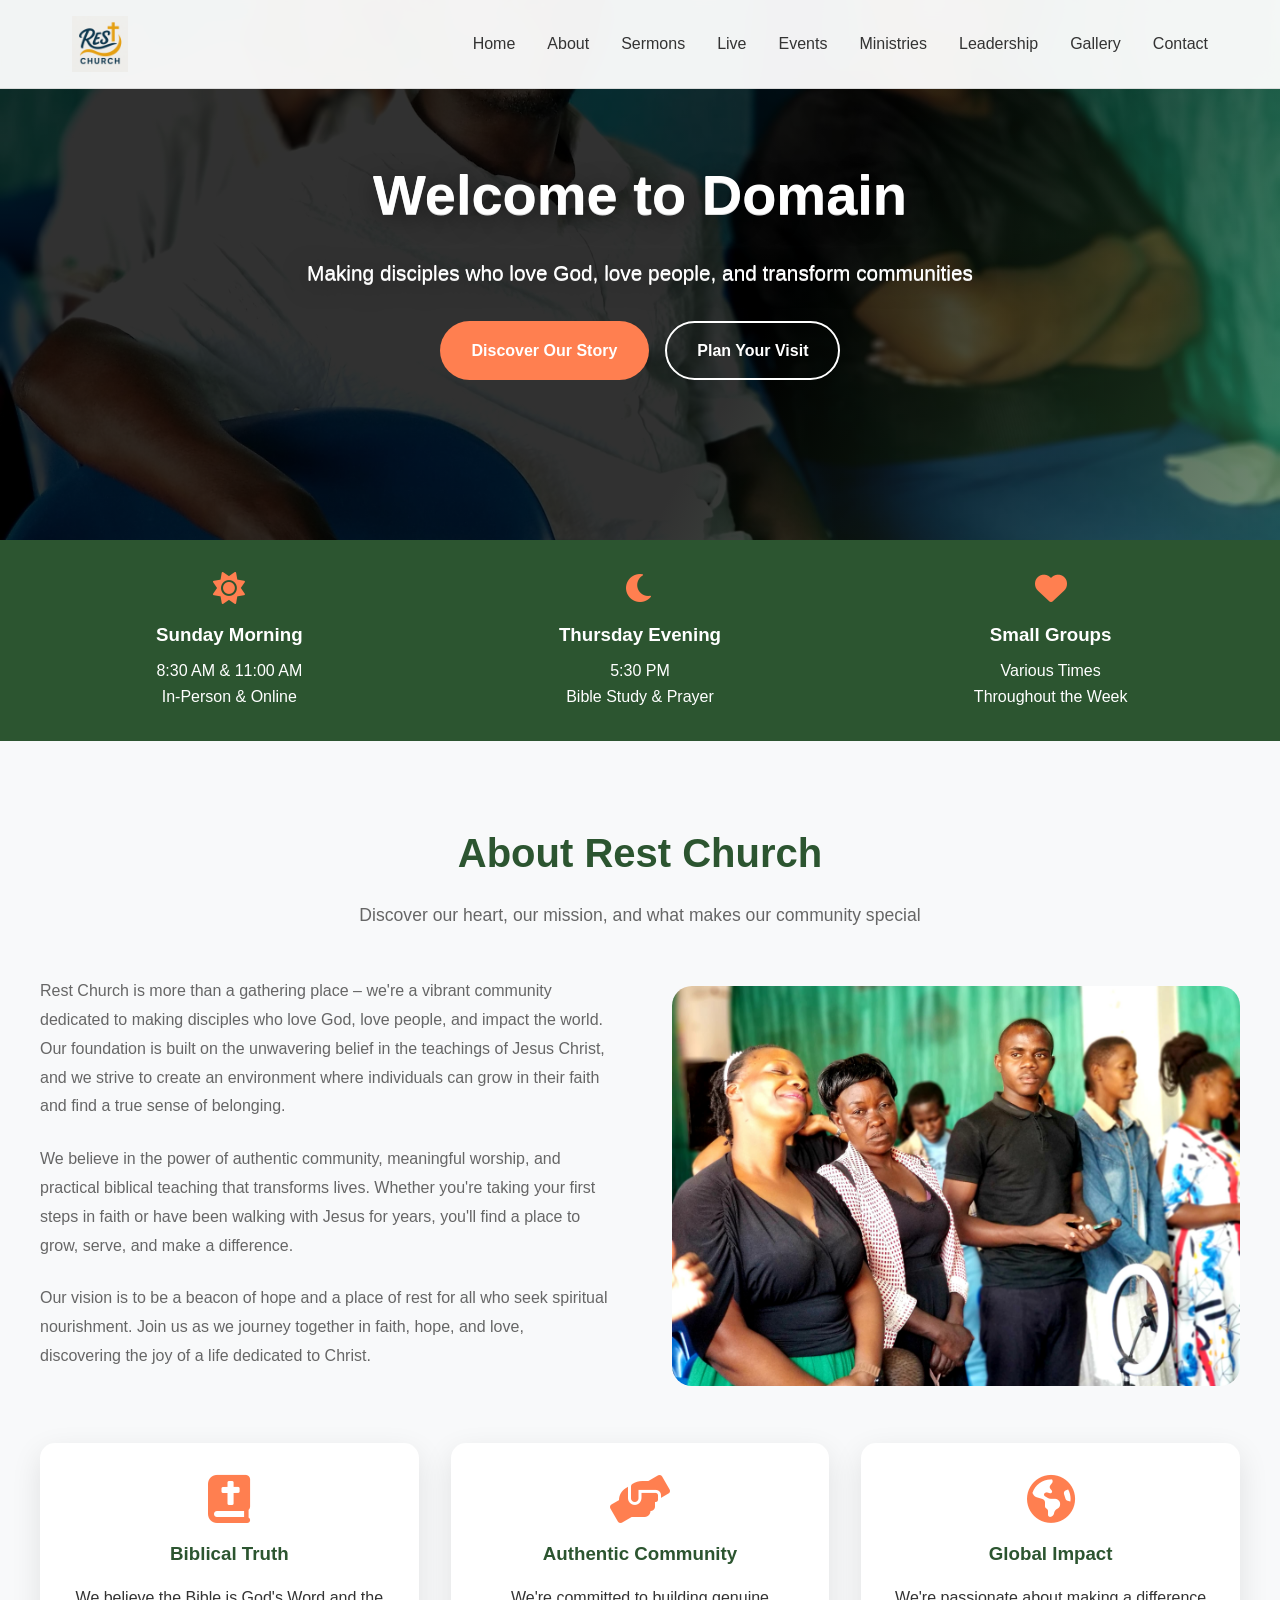
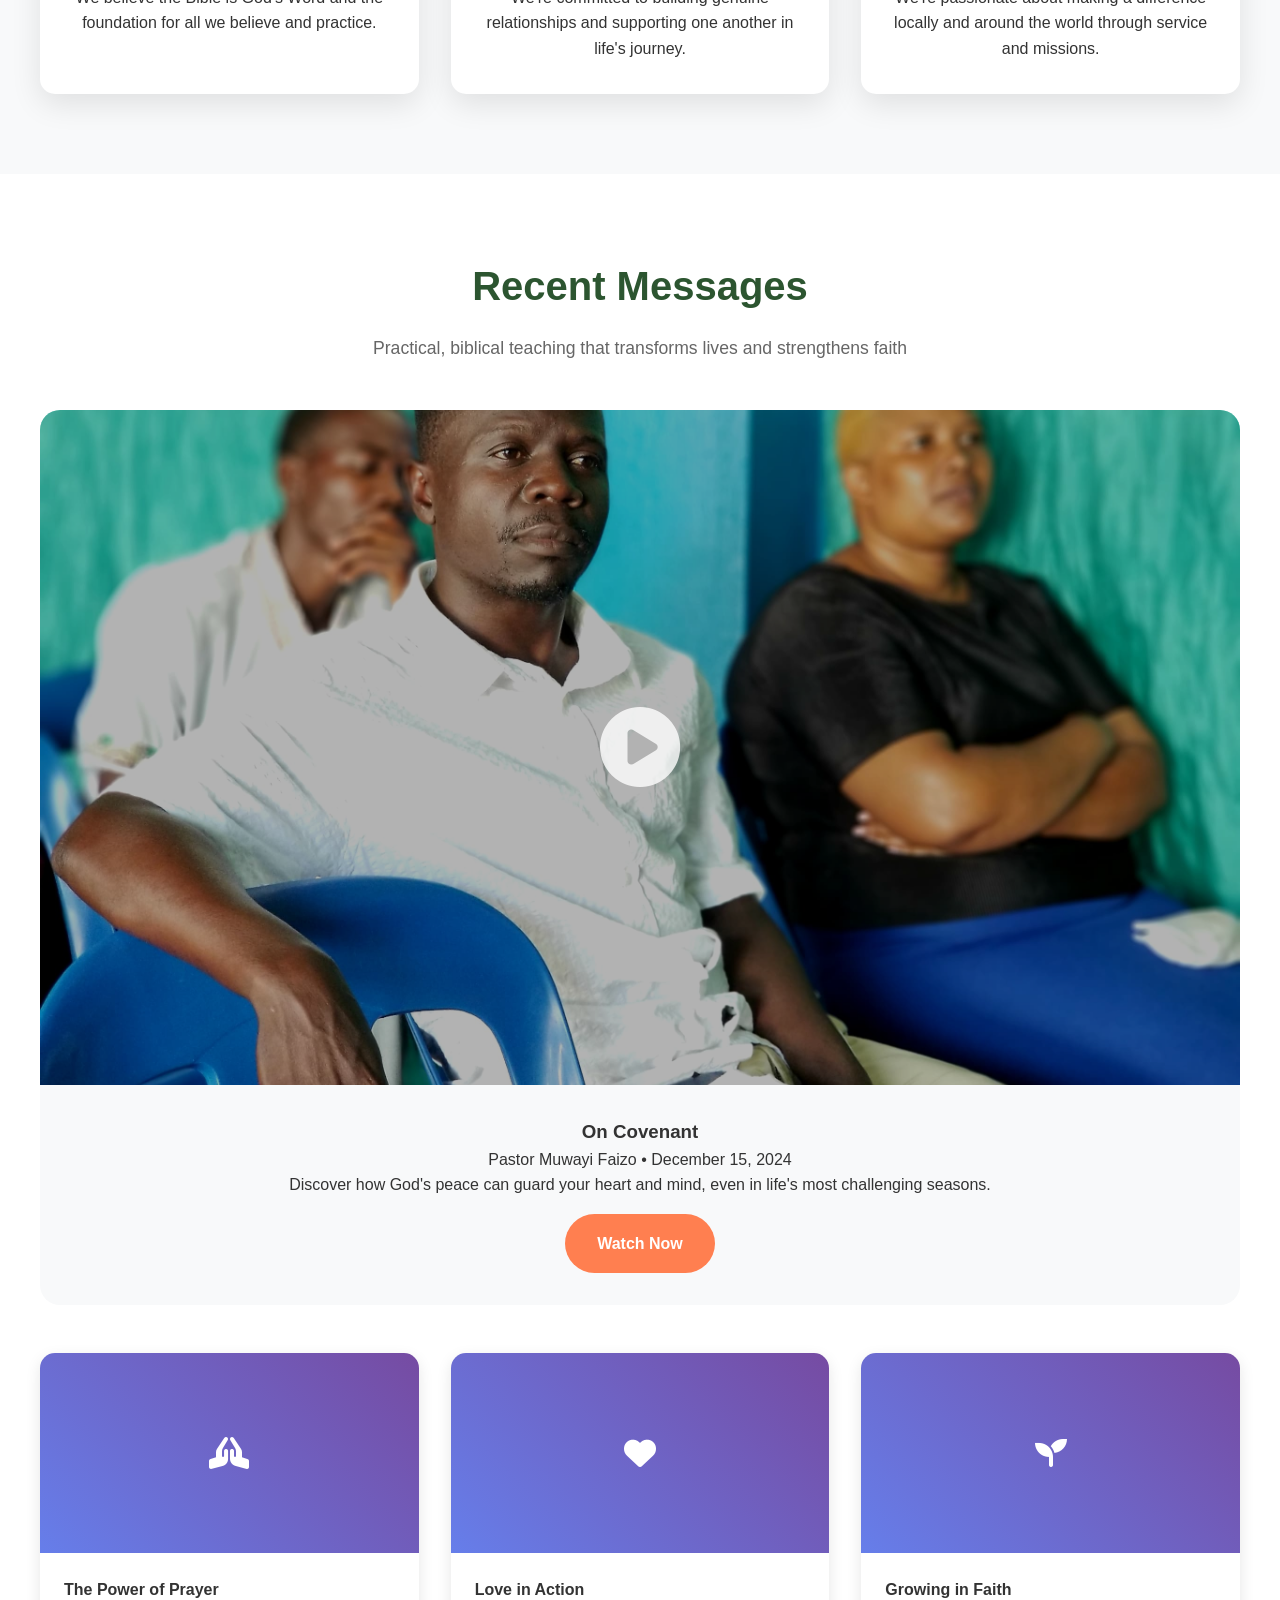
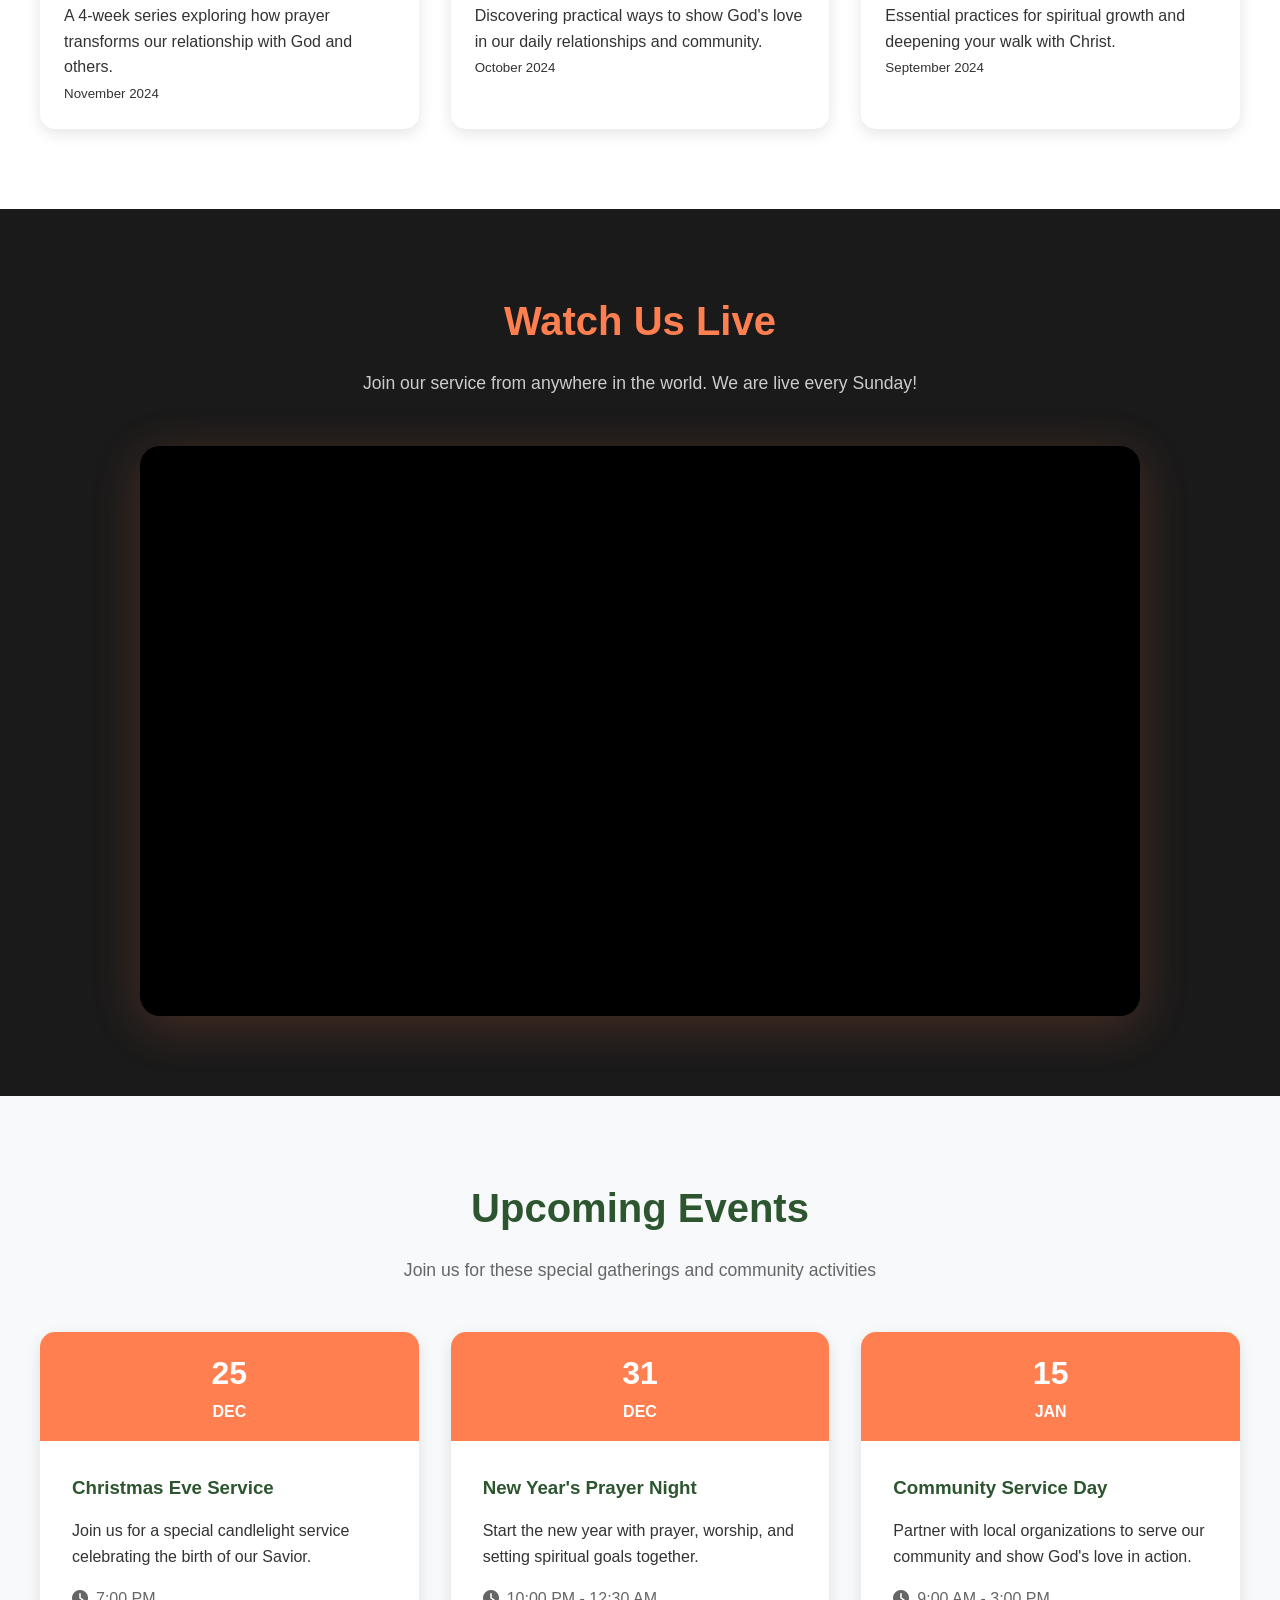
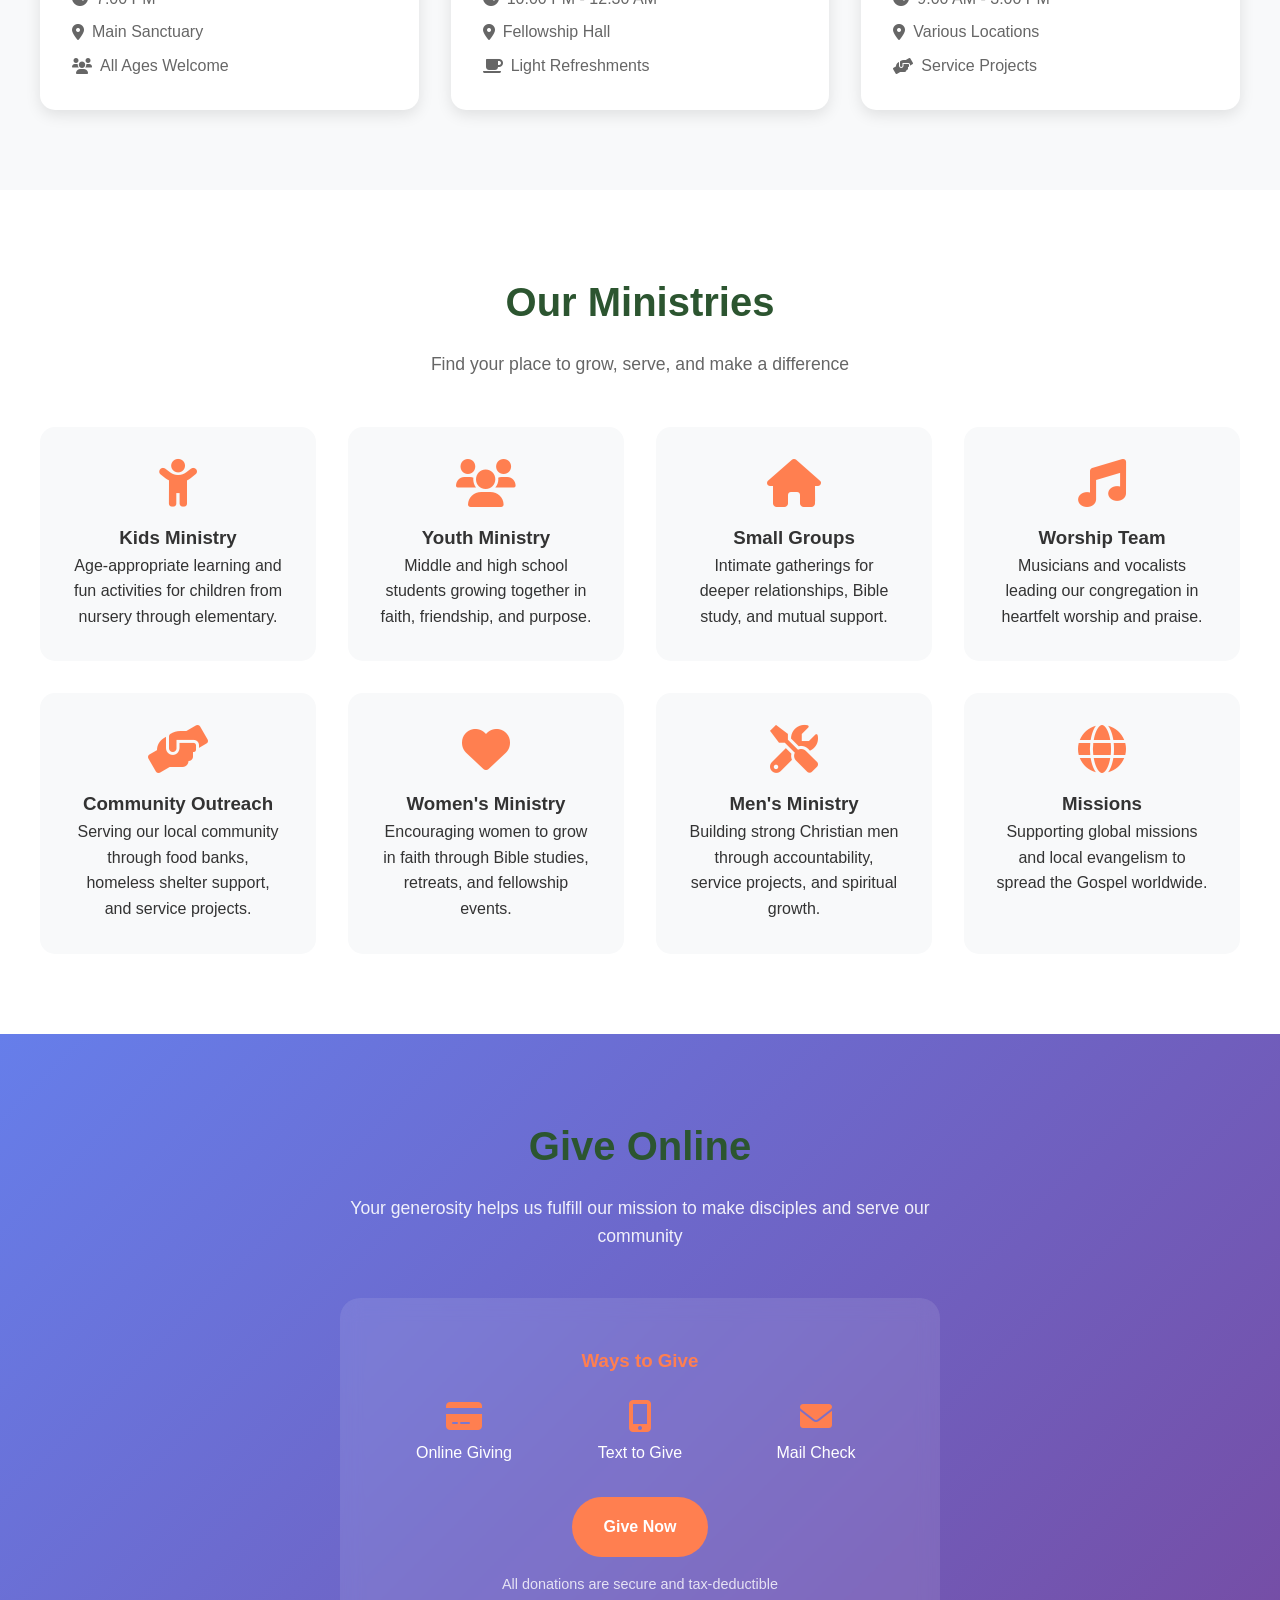
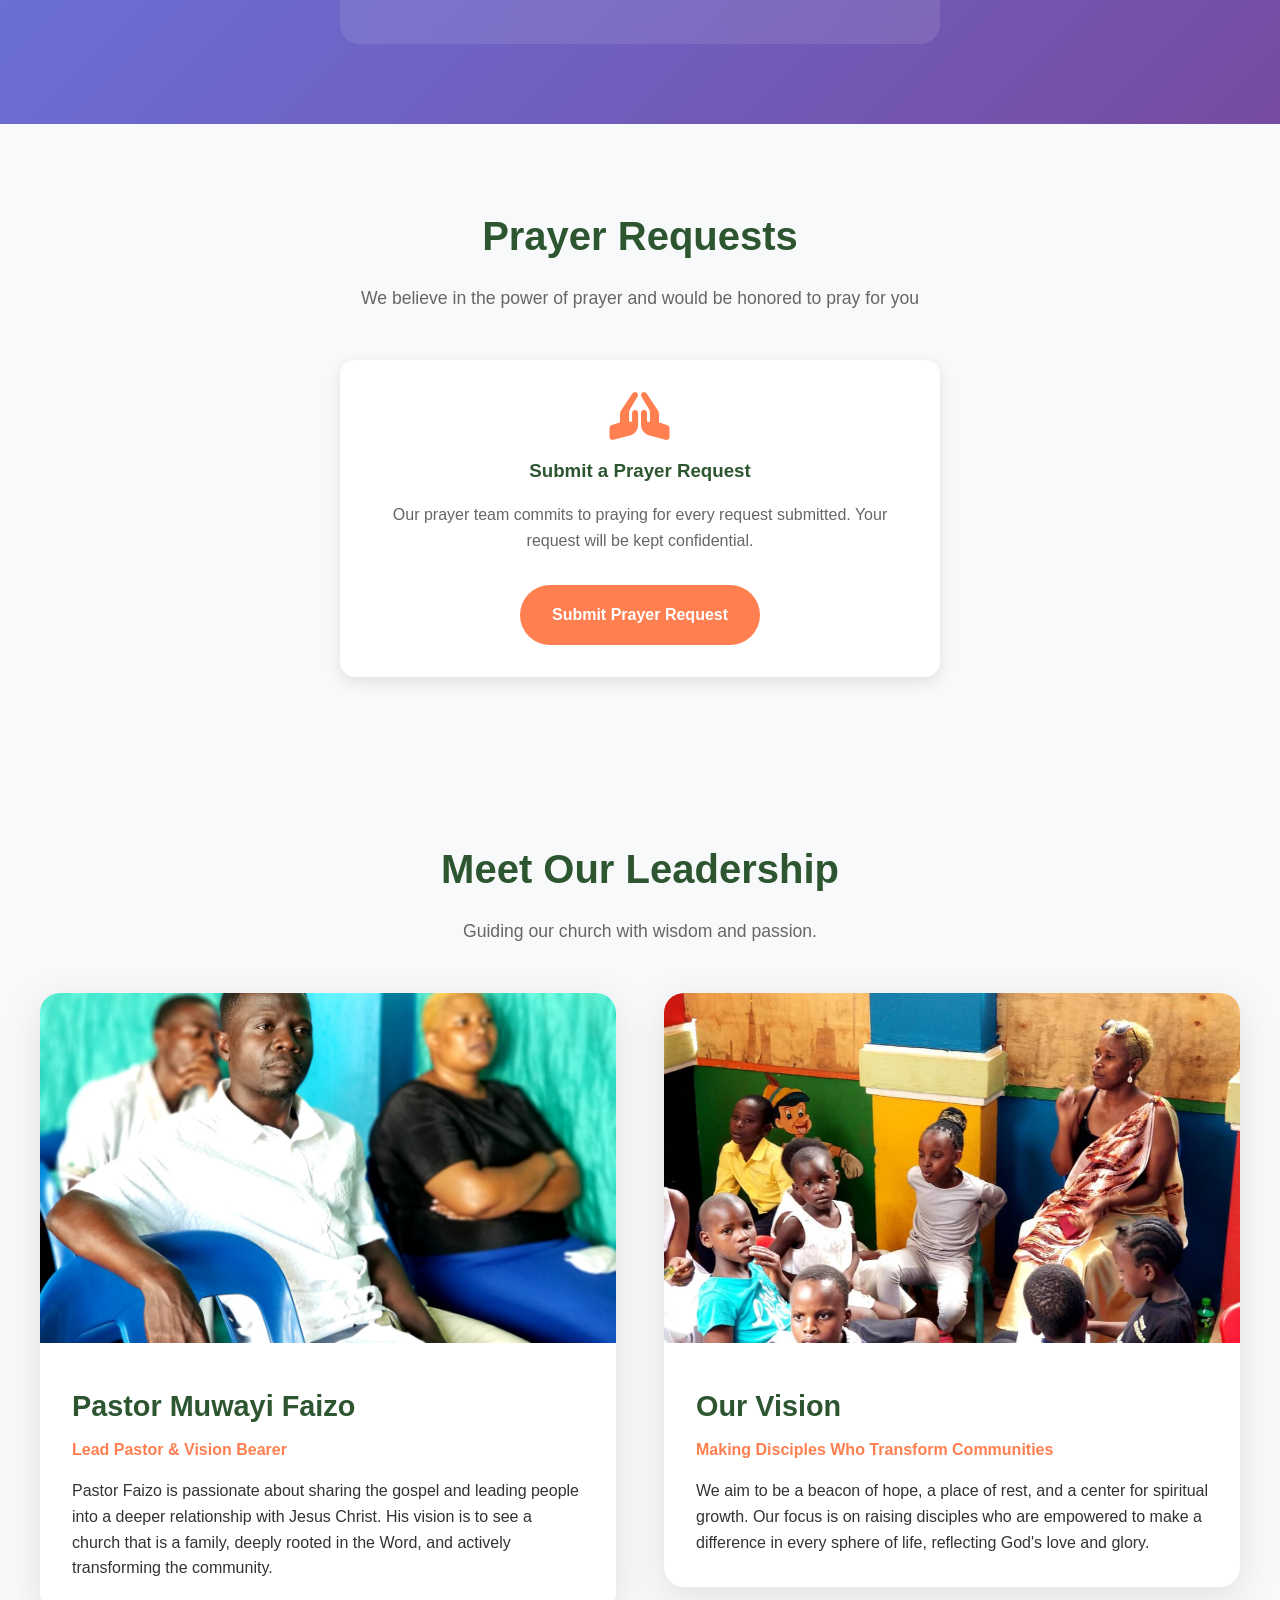
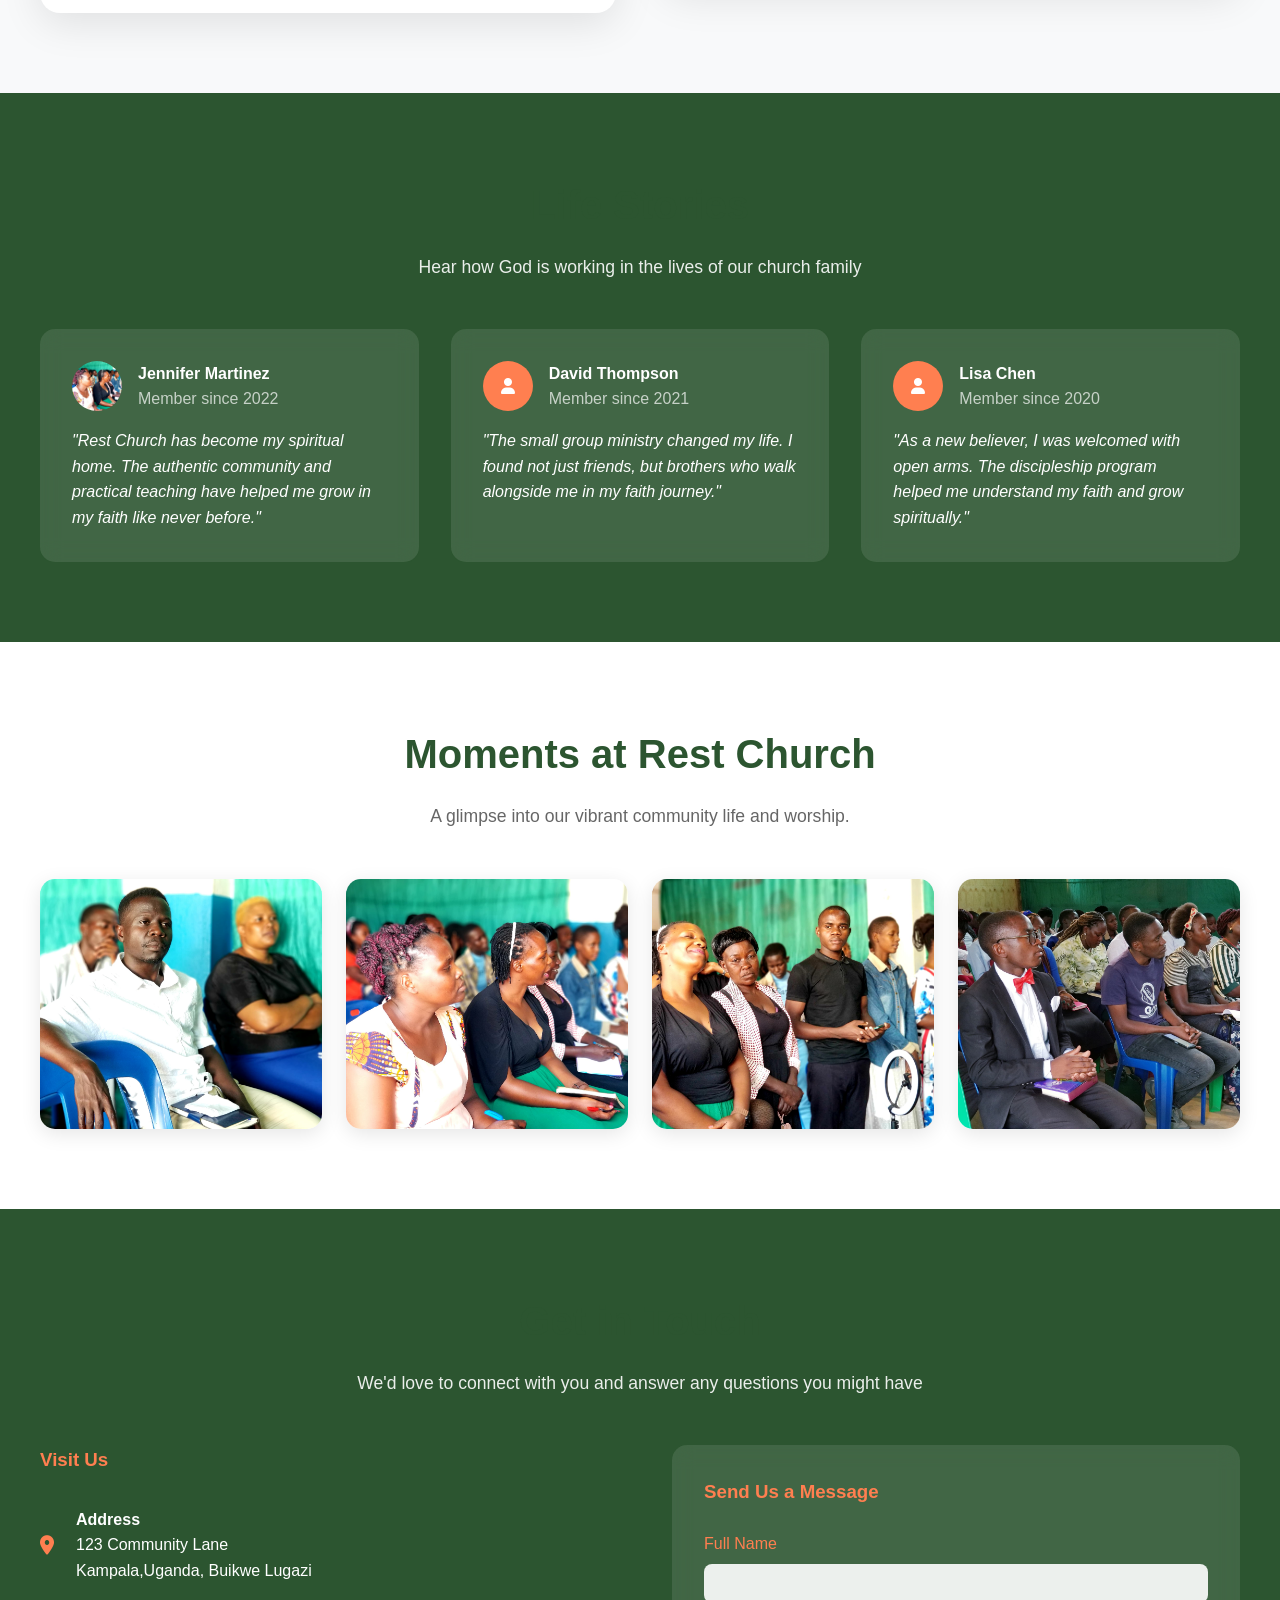
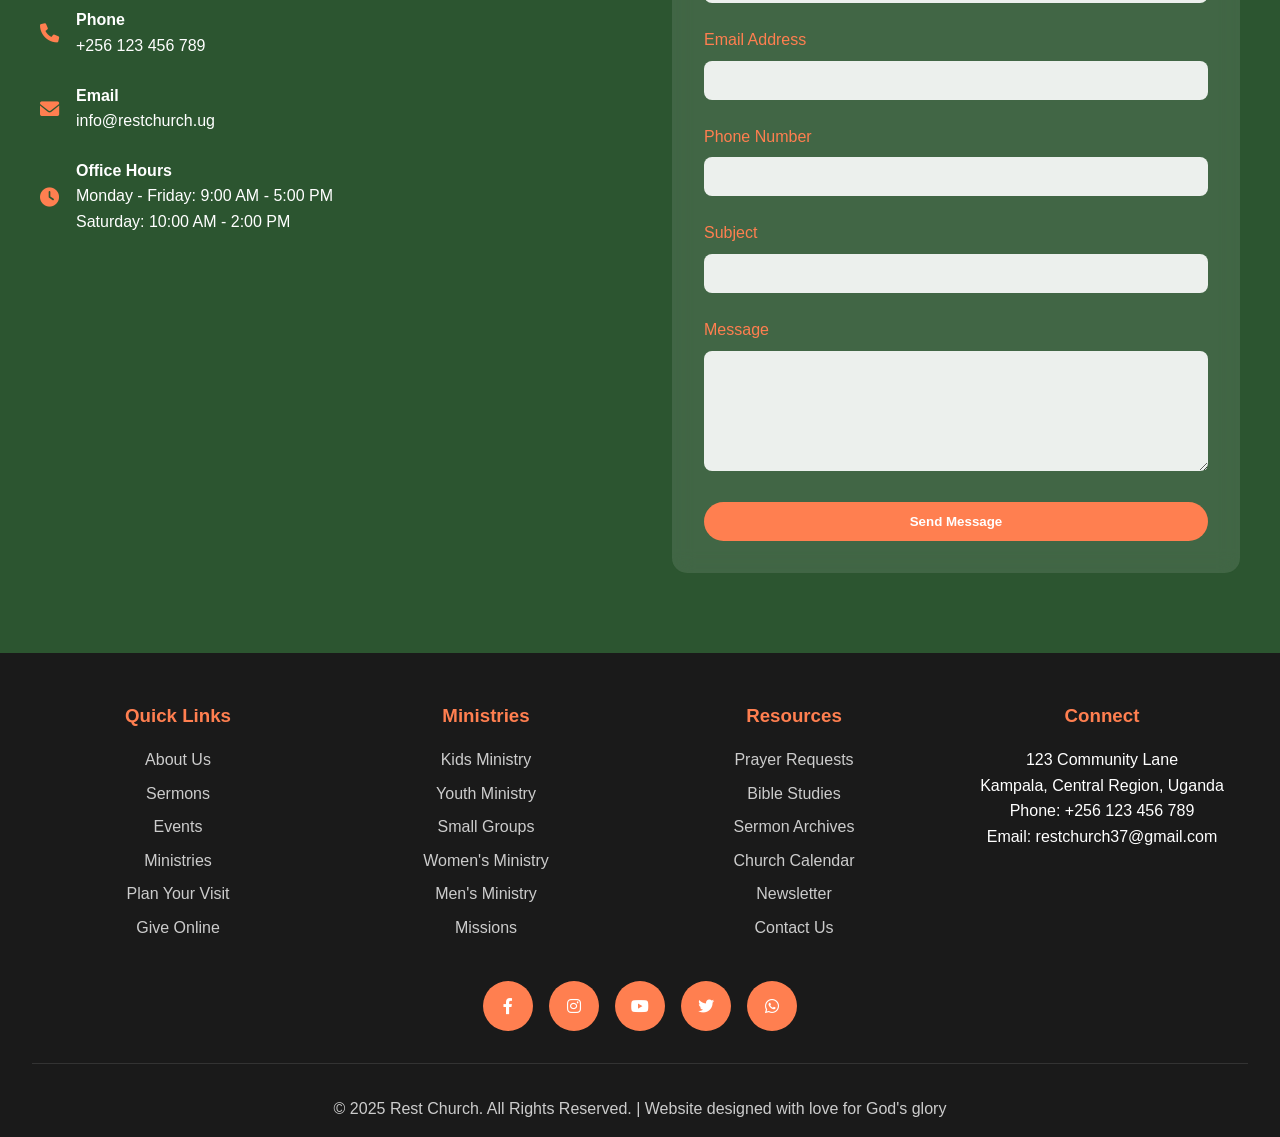
==== index.html @ 0a4d865b "vkkiv" ====
<!DOCTYPE html>
<html lang="en">
<head>
    <meta charset="UTF-8">
    <meta name="viewport" content="width=device-width, initial-scale=1.0">
    <title>Rest Church - Making Disciples Who Transform Communities</title>
    <link href="https://cdnjs.cloudflare.com/ajax/libs/font-awesome/6.0.0/css/all.min.css" rel="stylesheet">
    <style>
        * {
            margin: 0;
            padding: 0;
            box-sizing: border-box;
        }

        body {
            font-family: 'Segoe UI', Tahoma, Geneva, Verdana, sans-serif;
            line-height: 1.6;
            color: #333;
            overflow-x: hidden;
        }

        /* Header Styles */
        header {
            background: rgba(255, 255, 255, 0.95);
            backdrop-filter: blur(10px);
            position: fixed;
            top: 0;
            width: 100%;
            z-index: 1000;
            transition: all 0.3s ease;
            border-bottom: 1px solid rgba(0,0,0,0.1);
        }

        .header-container {
            max-width: 1200px;
            margin: 0 auto;
            display: flex;
            justify-content: space-between;
            align-items: center;
            padding: 1rem 2rem;
        }

        .logo {
            display: flex;
            align-items: center;
            gap: 0.8rem;
            text-decoration: none;
        }

        .logo-img {
            height: 48px;
            width: 48px;
            border-radius: 12px;
            box-shadow: 0 4px 16px rgba(44,85,48,0.15);
            background: #fff;
            object-fit: contain;
            transition: transform 0.3s cubic-bezier(.77,0,.18,1);
        }

        .logo:hover .logo-img {
            transform: scale(1.08) rotate(-4deg);
            box-shadow: 0 8px 24px rgba(255,127,80,0.15);
        }

        .logo-text {
            font-size: 2rem;
            font-weight: bold;
            color: #2c5530;
            letter-spacing: 1px;
            font-family: 'Segoe UI', Tahoma, Geneva, Verdana, sans-serif;
            text-shadow: 0 2px 8px rgba(255,127,80,0.08);
        }

        nav {
            display: flex;
            align-items: center;
        }

        nav ul {
            display: flex;
            list-style: none;
            gap: 2rem;
        }

        nav a {
            text-decoration: none;
            color: #333;
            font-weight: 500;
            transition: color 0.3s ease;
            position: relative;
        }

        nav a:hover {
            color: #ff7f50;
        }

        nav a::after {
            content: '';
            position: absolute;
            bottom: -5px;
            left: 0;
            width: 0;
            height: 2px;
            background: #ff7f50;
            transition: width 0.3s ease;
        }

        nav a:hover::after {
            width: 100%;
        }

        .mobile-menu {
            display: none;
            background: none;
            border: none;
            font-size: 1.5rem;
            color: #333;
            cursor: pointer;
        }

        /* Hero Section */
        .hero {
            position: relative;
            color: white;
            text-align: center;
            padding: 150px 2rem 100px;
            overflow: hidden;
            background-size: cover;
            background-position: center;
            background-repeat: no-repeat;
            background-color: #111;
            transition: background-image 1s cubic-bezier(.77,0,.18,1), filter 1s, opacity 1s;
            opacity: 1;
            min-height: 60vh;
        }

        .hero::before {
            content: '';
            position: absolute;
            top: 0; left: 0; right: 0; bottom: 0;
            background: linear-gradient(120deg, rgba(0,0,0,0.85) 60%, rgba(44,85,48,0.7) 100%);
            z-index: 1;
            pointer-events: none;
            animation: heroGradientDark 8s ease-in-out infinite alternate;
            opacity: 0.95;
        }

        @keyframes heroGradientDark {
            0% { background: linear-gradient(120deg, rgba(0,0,0,0.85) 60%, rgba(44,85,48,0.7) 100%);}
            100% { background: linear-gradient(240deg, rgba(44,85,48,0.7) 0%, rgba(0,0,0,0.85) 100%);}
        }

        .hero-content {
            position: relative;
            z-index: 2;
        }

        .hero h1 {
            font-size: 3.5rem;
            margin-bottom: 1rem;
            animation: fadeInUp 1s ease;
            text-shadow: 0 4px 24px rgba(0,0,0,0.5), 0 1px 0 #fff;
        }

        .hero .subtitle {
            font-size: 1.3rem;
            margin-bottom: 2rem;
            opacity: 0.9;
            animation: fadeInUp 1s ease 0.2s both;
            text-shadow: 0 4px 24px rgba(0,0,0,0.5), 0 1px 0 #fff;
        }

        .cta-buttons {
            display: flex;
            gap: 1rem;
            justify-content: center;
            flex-wrap: wrap;
            animation: fadeInUp 1s ease 0.4s both;
        }

        .cta-button {
            display: inline-block;
            padding: 15px 30px;
            text-decoration: none;
            border-radius: 50px;
            font-weight: 600;
            transition: all 0.3s ease;
            border: 2px solid transparent;
        }

        .cta-primary {
            background: #ff7f50;
            color: white;
        }

        .cta-primary:hover {
            background: #ff6b35;
            transform: translateY(-2px);
            box-shadow: 0 10px 20px rgba(255, 127, 80, 0.3);
        }

        .cta-secondary {
            background: transparent;
            color: white;
            border-color: white;
        }

        .cta-secondary:hover {
            background: white;
            color: #667eea;
        }

        /* Service Times Banner */
        .service-times {
            background: #2c5530;
            color: white;
            padding: 2rem;
            text-align: center;
        }

        .service-times-container {
            max-width: 1200px;
            margin: 0 auto;
            display: grid;
            grid-template-columns: repeat(auto-fit, minmax(250px, 1fr));
            gap: 2rem;
        }

        .service-time {
            text-align: center;
        }

        .service-time i {
            font-size: 2rem;
            color: #ff7f50;
            margin-bottom: 1rem;
        }

        .service-time h3 {
            margin-bottom: 0.5rem;
        }

        /* Main Content */
        main {
            padding-top: 0;
        }

        .section {
            padding: 80px 2rem;
        }

        .container {
            max-width: 1200px;
            margin: 0 auto;
        }

        .section-title {
            text-align: center;
            margin-bottom: 3rem;
        }

        .section-title h2 {
            font-size: 2.5rem;
            color: #2c5530;
            margin-bottom: 1rem;
        }

        .section-title p {
            font-size: 1.1rem;
            color: #666;
            max-width: 600px;
            margin: 0 auto;
        }

        /* About Section */
        .about {
            background: #f8f9fa;
        }

        .about-content {
            display: grid;
            grid-template-columns: 1fr 1fr;
            gap: 4rem;
            align-items: center;
        }

        .about-text p {
            margin-bottom: 1.5rem;
            color: #666;
            line-height: 1.8;
        }

        .about-image {
            border-radius: 20px;
            height: 400px;
            overflow: hidden;
        }
        .about-image img {
            width: 100%;
            height: 100%;
            object-fit: cover;
        }

        /* Values Section */
        .values-grid {
            display: grid;
            grid-template-columns: repeat(auto-fit, minmax(300px, 1fr));
            gap: 2rem;
            margin-top: 3rem;
        }

        .value-card {
            background: white;
            padding: 2rem;
            border-radius: 15px;
            text-align: center;
            box-shadow: 0 10px 30px rgba(0,0,0,0.1);
            transition: transform 0.3s ease;
        }

        .value-card:hover {
            transform: translateY(-10px);
        }

        .value-card i {
            font-size: 3rem;
            color: #ff7f50;
            margin-bottom: 1rem;
        }

        .value-card h3 {
            color: #2c5530;
            margin-bottom: 1rem;
        }

        /* Sermon Section */
        .sermons {
            background: white;
        }

        .sermon-featured {
            background: #f8f9fa;
            border-radius: 20px;
            overflow: hidden;
            margin-bottom: 3rem;
        }

        .sermon-video {
            aspect-ratio: 16/9;
            background: #000;
            display: flex;
            align-items: center;
            justify-content: center;
            color: white;
            font-size: 2rem;
        }

        .sermon-video-link {
            display: block;
            position: relative;
        }

        .play-icon-overlay {
            position: absolute;
            top: 0;
            left: 0;
            right: 0;
            bottom: 0;
            display: flex;
            align-items: center;
            justify-content: center;
            background: rgba(0,0,0,0.3);
            transition: background 0.3s ease;
        }

        .sermon-video-link:hover .play-icon-overlay {
            background: rgba(0,0,0,0.5);
        }

        .sermon-info {
            padding: 2rem;
            text-align: center;
        }

        .sermon-series {
            display: grid;
            grid-template-columns: repeat(auto-fit, minmax(250px, 1fr));
            gap: 2rem;
        }

        .sermon-card {
            background: white;
            border-radius: 15px;
            overflow: hidden;
            box-shadow: 0 5px 15px rgba(0,0,0,0.1);
            transition: transform 0.3s ease;
        }

        .sermon-card:hover {
            transform: translateY(-5px);
        }

        .sermon-card-image {
            height: 200px;
            background: linear-gradient(45deg, #667eea, #764ba2);
            display: flex;
            align-items: center;
            justify-content: center;
            color: white;
            font-size: 2rem;
        }

        .sermon-card-content {
            padding: 1.5rem;
        }

        /* Events Section */
        .events {
            background: #f8f9fa;
        }

        .events-grid {
            display: grid;
            grid-template-columns: repeat(auto-fit, minmax(350px, 1fr));
            gap: 2rem;
        }

        .event-card {
            background: white;
            border-radius: 15px;
            overflow: hidden;
            box-shadow: 0 5px 15px rgba(0,0,0,0.1);
            transition: transform 0.3s ease;
        }

        .event-card:hover {
            transform: translateY(-5px);
        }

        .event-date {
            background: #ff7f50;
            color: white;
            padding: 1rem;
            text-align: center;
            font-weight: bold;
        }

        .event-content {
            padding: 2rem;
        }

        .event-content h3 {
            color: #2c5530;
            margin-bottom: 1rem;
        }

        .event-meta {
            display: flex;
            flex-direction: column;
            gap: 0.5rem;
            margin-top: 1rem;
            color: #666;
        }

        .event-meta span {
            display: flex;
            align-items: center;
            gap: 0.5rem;
        }

        /* Ministries Section */
        .ministries {
            background: white;
        }

        .ministries-grid {
            display: grid;
            grid-template-columns: repeat(auto-fit, minmax(250px, 1fr));
            gap: 2rem;
        }

        .ministry-card {
            text-align: center;
            padding: 2rem;
            border-radius: 15px;
            background: #f8f9fa;
            transition: all 0.3s ease;
        }

        .ministry-card:hover {
            background: white;
            box-shadow: 0 10px 30px rgba(0,0,0,0.1);
            transform: translateY(-5px);
        }

        .ministry-card i {
            font-size: 3rem;
            color: #ff7f50;
            margin-bottom: 1rem;
        }

        /* Contact Section */
        .contact {
            background: #2c5530;
            color: white;
        }

        .contact-content {
            display: grid;
            grid-template-columns: 1fr 1fr;
            gap: 4rem;
        }

        .contact-info h3 {
            color: #ff7f50;
            margin-bottom: 2rem;
        }

        .contact-item {
            display: flex;
            align-items: center;
            gap: 1rem;
            margin-bottom: 1.5rem;
        }

        .contact-item i {
            color: #ff7f50;
            font-size: 1.2rem;
            width: 20px;
        }

        .contact-form {
            background: rgba(255,255,255,0.1);
            padding: 2rem;
            border-radius: 15px;
            backdrop-filter: blur(10px);
        }

        .form-group {
            margin-bottom: 1.5rem;
        }

        .form-group label {
            display: block;
            margin-bottom: 0.5rem;
            color: #ff7f50;
        }

        .form-group input,
        .form-group textarea {
            width: 100%;
            padding: 12px;
            border: none;
            border-radius: 8px;
            background: rgba(255,255,255,0.9);
            font-family: inherit;
        }

        .form-group textarea {
            height: 120px;
            resize: vertical;
        }

        .submit-btn {
            background: #ff7f50;
            color: white;
            padding: 12px 30px;
            border: none;
            border-radius: 50px;
            cursor: pointer;
            font-weight: 600;
            transition: background 0.3s ease;
            width: 100%;
        }

        .submit-btn:hover {
            background: #ff6b35;
        }

        /* Footer */
        footer {
            background: #1a1a1a;
            color: white;
            padding: 3rem 2rem 1rem;
            text-align: center;
        }

        .footer-content {
            max-width: 1200px;
            margin: 0 auto;
            display: grid;
            grid-template-columns: repeat(auto-fit, minmax(250px, 1fr));
            gap: 2rem;
            margin-bottom: 2rem;
        }

        .footer-section h3 {
            color: #ff7f50;
            margin-bottom: 1rem;
        }

        .footer-section a {
            color: #ccc;
            text-decoration: none;
            display: block;
            margin-bottom: 0.5rem;
            transition: color 0.3s ease;
        }

        .footer-section a:hover {
            color: #ff7f50;
        }

        .social-links {
            display: flex;
            justify-content: center;
            gap: 1rem;
            margin: 2rem 0;
        }

        .social-links a {
            display: flex;
            align-items: center;
            justify-content: center;
            width: 50px;
            height: 50px;
            background: #ff7f50;
            color: white;
            border-radius: 50%;
            text-decoration: none;
            transition: all 0.3s ease;
        }

        .social-links a:hover {
            background: #ff6b35;
            transform: translateY(-3px);
        }

        .footer-bottom {
            border-top: 1px solid #333;
            padding-top: 2rem;
            color: #ccc;
        }

        /* Animations */
        @keyframes fadeInUp {
            from {
                opacity: 0;
                transform: translateY(30px);
            }
            to {
                opacity: 1;
                transform: translateY(0);
            }
        }

        /* Responsive Design */
        @media (max-width: 768px) {
            .mobile-menu {
                display: block;
            }

            nav ul {
                display: none;
                flex-direction: column;
                position: fixed;
                top: 0;
                left: 0;
                width: 100%;
                height: 100vh;
                background: rgba(44, 85, 48, 0.95);
                backdrop-filter: blur(10px);
                align-items: center;
                justify-content: center;
                gap: 2.5rem;
                z-index: 1001;
                transform: translateY(-100%);
                transition: transform 0.5s cubic-bezier(0.77, 0, 0.175, 1);
            }

            nav ul.active {
                display: flex;
                transform: translateY(0);
            }

            nav ul li a {
                color: white;
                font-size: 2rem;
            }

            .mobile-menu {
                z-index: 1002;
            }

            .hero h1 {
                font-size: 2.5rem;
            }

            .cta-buttons {
                flex-direction: column;
                align-items: center;
            }

            .about-content,
            .contact-content {
                grid-template-columns: 1fr;
                gap: 2rem;
            }

            .section {
                padding: 60px 1rem;
            }

            .header-container {
                display: flex;
                padding: 1rem;
            }
        }

        /* Scroll animations */
        .fade-in {
            opacity: 0;
            transform: translateY(30px);
            transition: all 0.6s ease;
        }

        .fade-in.visible {
            opacity: 1;
            transform: translateY(0);
        }

        /* Live Stream Banner */
        .live-banner {
            background: linear-gradient(90deg, #ff4757, #ff6b35);
            color: white;
            padding: 1rem;
            text-align: center;
            position: relative;
            overflow: hidden;
        }

        .live-banner::before {
            content: '';
            position: absolute;
            top: 0;
            left: -100%;
            width: 100%;
            height: 100%;
            background: linear-gradient(90deg, transparent, rgba(255,255,255,0.2), transparent);
            animation: shimmer 2s infinite;
        }

        @keyframes shimmer {
            0% { left: -100%; }
            100% { left: 100%; }
        }

        .live-dot {
            display: inline-block;
            width: 10px;
            height: 10px;
            background: white;
            border-radius: 50%;
            margin-right: 10px;
            animation: pulse 1s infinite;
        }

        @keyframes pulse {
            0%, 100% { opacity: 1; }
            50% { opacity: 0.5; }
        }

        /* Leadership Section */
        .leadership-grid {
            display: grid;
            grid-template-columns: repeat(auto-fit, minmax(350px, 1fr));
            gap: 3rem;
            align-items: start;
        }

        .leader-card {
            background: white;
            border-radius: 20px;
            box-shadow: 0 10px 40px rgba(0,0,0,0.1);
            overflow: hidden;
            transition: transform 0.3s ease;
        }

        .leader-card:hover {
            transform: translateY(-10px);
        }

        .leader-image img {
            width: 100%;
            height: 350px;
            object-fit: cover;
        }

        .leader-info {
            padding: 2rem;
        }

        .leader-info h3 {
            color: #2c5530;
            margin-bottom: 0.5rem;
            font-size: 1.8rem;
        }

        .leader-title {
            color: #ff7f50;
            font-weight: bold;
            margin-bottom: 1rem;
        }

        /* Gallery Section */
        .gallery-grid {
            display: grid;
            grid-template-columns: repeat(auto-fit, minmax(280px, 1fr));
            gap: 1.5rem;
        }

        .gallery-item {
            border-radius: 15px;
            overflow: hidden;
            box-shadow: 0 5px 20px rgba(0,0,0,0.1);
            position: relative;
            height: 250px;
        }

        .gallery-item img {
            width: 100%;
            height: 100%;
            object-fit: cover;
            transition: transform 0.4s ease;
        }

        .gallery-item:hover img {
            transform: scale(1.1);
        }

        /* Live Section */
        .live-section {
            background: #1a1a1a;
            color: white;
        }

        .live-container {
            max-width: 1000px;
            margin: 0 auto;
            text-align: center;
        }

        #live-player-container {
            background: #000;
            border-radius: 20px;
            overflow: hidden;
            margin-top: 2rem;
            box-shadow: 0 10px 50px rgba(255, 127, 80, 0.2);
        }

        #live-player {
            aspect-ratio: 16/9;
            width: 100%;
            border: none;
        }

        .logo-img-large {
            height: 56px;
            width: auto;
            max-height: 64px;
            display: block;
            /* Make it visually prominent like the previous text */
        }
        @media (max-width: 768px) {
            .logo-img-large {
                height: 44px;
                max-height: 48px;
            }
        }
    </style>
</head>
<body>
    
    <header>
        <div class="header-container">
            <a href="#" class="logo">
                <img src="images/logo-image.png" alt="Rest Church Logo" class="logo-img-large">
            </a>
            <nav>
                <ul>
                    <li><a href="#home">Home</a></li>
                    <li><a href="#about">About</a></li>
                    <li><a href="#sermons">Sermons</a></li>
                    <li><a href="#live">Live</a></li>
                    <li><a href="#events">Events</a></li>
                    <li><a href="#ministries">Ministries</a></li>
                    <li><a href="#leadership">Leadership</a></li>
                    <li><a href="#gallery">Gallery</a></li>
                    <li><a href="#contact">Contact</a></li>
                </ul>
            </nav>
            <button class="mobile-menu">
                <i class="fas fa-bars"></i>
                <i class="fas fa-times" style="display: none;"></i>
            </button>
        </div>
    </header>

    <!-- Hero Section -->
    <section id="home" class="hero">
        <div class="hero-content">
            <h1>Welcome to Domain</h1>
            <p class="subtitle">Making disciples who love God, love people, and transform communities</p>
            <div class="cta-buttons">
                <a href="#about" class="cta-button cta-primary">Discover Our Story</a>
                <a href="#" class="cta-button cta-secondary">Plan Your Visit</a>
            </div>
        </div>
    </section>

    <!-- Service Times -->
    <section class="service-times">
        <div class="service-times-container">
            <div class="service-time">
                <i class="fas fa-sun"></i>
                <h3>Sunday Morning</h3>
                <p>8:30 AM & 11:00 AM</p>
                <p>In-Person & Online</p>
            </div>
            <div class="service-time">
                <i class="fas fa-moon"></i>
                <h3>Thursday Evening</h3>
                <p>5:30 PM</p>
                <p>Bible Study & Prayer</p>
            </div>
            <div class="service-time">
                <i class="fas fa-heart"></i>
                <h3>Small Groups</h3>
                <p>Various Times</p>
                <p>Throughout the Week</p>
            </div>
        </div>
    </section>

    <main>
        <!-- About Section -->
        <section id="about" class="section about">
            <div class="container">
                <div class="section-title fade-in">
                    <h2>About Rest Church</h2>
                    <p>Discover our heart, our mission, and what makes our community special</p>
                </div>
                <div class="about-content fade-in">
                    <div class="about-text">
                        <p>Rest Church is more than a gathering place – we're a vibrant community dedicated to making disciples who love God, love people, and impact the world. Our foundation is built on the unwavering belief in the teachings of Jesus Christ, and we strive to create an environment where individuals can grow in their faith and find a true sense of belonging.</p>
                        <p>We believe in the power of authentic community, meaningful worship, and practical biblical teaching that transforms lives. Whether you're taking your first steps in faith or have been walking with Jesus for years, you'll find a place to grow, serve, and make a difference.</p>
                        <p>Our vision is to be a beacon of hope and a place of rest for all who seek spiritual nourishment. Join us as we journey together in faith, hope, and love, discovering the joy of a life dedicated to Christ.</p>
                    </div>
                    <div class="about-image">
                        <img src="images/WhatsApp Image 2025-06-12 at 11.52.52_0c332759.jpg" alt="About Rest Church">
                    </div>
                </div>

                <!-- Core Values -->
                <div class="values-grid fade-in">
                    <div class="value-card">
                        <i class="fas fa-bible"></i>
                        <h3>Biblical Truth</h3>
                        <p>We believe the Bible is God's Word and the foundation for all we believe and practice.</p>
                    </div>
                    <div class="value-card">
                        <i class="fas fa-hands-helping"></i>
                        <h3>Authentic Community</h3>
                        <p>We're committed to building genuine relationships and supporting one another in life's journey.</p>
                    </div>
                    <div class="value-card">
                        <i class="fas fa-globe-americas"></i>
                        <h3>Global Impact</h3>
                        <p>We're passionate about making a difference locally and around the world through service and missions.</p>
                    </div>
                </div>
            </div>
        </section>

        <!-- Sermons Section -->
        <section id="sermons" class="section sermons">
            <div class="container">
                <div class="section-title fade-in">
                    <h2>Recent Messages</h2>
                    <p>Practical, biblical teaching that transforms lives and strengthens faith</p>
                </div>

                <!-- Featured Sermon -->
                <div class="sermon-featured fade-in">
                    <a href="https://www.youtube.com/watch?v=your_video_id" target="_blank" class="sermon-video-link">
                        <div class="sermon-video">
                            <img src="images/WhatsApp Image 2025-06-12 at 11.52.52_f7731583.jpg" alt="Finding Peace in Troubled Times" style="width:100%; height:100%; object-fit:cover;">
                            <div class="play-icon-overlay">
                                <i class="fas fa-play-circle" style="font-size: 5rem; color: white; opacity: 0.8;"></i>
                            </div>
                        </div>
                    </a>
                    <div class="sermon-info">
                        <h3>On Covenant </h3>
                        <p>Pastor Muwayi Faizo • December 15, 2024</p>
                        <p>Discover how God's peace can guard your heart and mind, even in life's most challenging seasons.</p>
                        <a href="https://www.youtube.com/watch?v=your_video_id" target="_blank" class="cta-button cta-primary" style="margin-top: 1rem;">Watch Now</a>
                    </div>
                </div>

                <!-- Sermon Series -->
                <div class="sermon-series fade-in">
                    <div class="sermon-card">
                        <div class="sermon-card-image">
                            <i class="fas fa-praying-hands"></i>
                        </div>
                        <div class="sermon-card-content">
                            <h4>The Power of Prayer</h4>
                            <p>A 4-week series exploring how prayer transforms our relationship with God and others.</p>
                            <small>November 2024</small>
                        </div>
                    </div>
                    <div class="sermon-card">
                        <div class="sermon-card-image">
                            <i class="fas fa-heart"></i>
                        </div>
                        <div class="sermon-card-content">
                            <h4>Love in Action</h4>
                            <p>Discovering practical ways to show God's love in our daily relationships and community.</p>
                            <small>October 2024</small>
                        </div>
                    </div>
                    <div class="sermon-card">
                        <div class="sermon-card-image">
                            <i class="fas fa-seedling"></i>
                        </div>
                        <div class="sermon-card-content">
                            <h4>Growing in Faith</h4>
                            <p>Essential practices for spiritual growth and deepening your walk with Christ.</p>
                            <small>September 2024</small>
                        </div>
                    </div>
                </div>
            </div>
        </section>

        <!-- Live Section -->
        <section id="live" class="section live-section">
            <div class="live-container">
                <div class="section-title fade-in">
                    <h2 style="color: #ff7f50;">Watch Us Live</h2>
                    <p style="color: #ccc;">Join our service from anywhere in the world. We are live every Sunday!</p>
                </div>
                <div id="live-player-container">
                    <!-- Live stream will be embedded here -->
                </div>
            </div>
        </section>

        <!-- Events Section -->
        <section id="events" class="section events">
            <div class="container">
                <div class="section-title fade-in">
                    <h2>Upcoming Events</h2>
                    <p>Join us for these special gatherings and community activities</p>
                </div>
                <div class="events-grid fade-in">
                    <div class="event-card">
                        <div class="event-date">
                            <div style="font-size: 2rem;">25</div>
                            <div>DEC</div>
                        </div>
                        <div class="event-content">
                            <h3>Christmas Eve Service</h3>
                            <p>Join us for a special candlelight service celebrating the birth of our Savior.</p>
                            <div class="event-meta">
                                <span><i class="fas fa-clock"></i> 7:00 PM</span>
                                <span><i class="fas fa-map-marker-alt"></i> Main Sanctuary</span>
                                <span><i class="fas fa-users"></i> All Ages Welcome</span>
                            </div>
                        </div>
                    </div>
                    <div class="event-card">
                        <div class="event-date">
                            <div style="font-size: 2rem;">31</div>
                            <div>DEC</div>
                        </div>
                        <div class="event-content">
                            <h3>New Year's Prayer Night</h3>
                            <p>Start the new year with prayer, worship, and setting spiritual goals together.</p>
                            <div class="event-meta">
                                <span><i class="fas fa-clock"></i> 10:00 PM - 12:30 AM</span>
                                <span><i class="fas fa-map-marker-alt"></i> Fellowship Hall</span>
                                <span><i class="fas fa-coffee"></i> Light Refreshments</span>
                            </div>
                        </div>
                    </div>
                    <div class="event-card">
                        <div class="event-date">
                            <div style="font-size: 2rem;">15</div>
                            <div>JAN</div>
                        </div>
                        <div class="event-content">
                            <h3>Community Service Day</h3>
                            <p>Partner with local organizations to serve our community and show God's love in action.</p>
                            <div class="event-meta">
                                <span><i class="fas fa-clock"></i> 9:00 AM - 3:00 PM</span>
                                <span><i class="fas fa-map-marker-alt"></i> Various Locations</span>
                                <span><i class="fas fa-hands-helping"></i> Service Projects</span>
                            </div>
                        </div>
                    
                </div>
            </div>
        </section>

        <!-- Ministries Section -->
        <section id="ministries" class="section ministries">
            <div class="container">
                <div class="section-title fade-in">
                    <h2>Our Ministries</h2>
                    <p>Find your place to grow, serve, and make a difference</p>
                </div>
                <div class="ministries-grid fade-in">
                    <div class="ministry-card">
                        <i class="fas fa-child"></i>
                        <h3>Kids Ministry</h3>
                        <p>Age-appropriate learning and fun activities for children from nursery through elementary.</p>
                    </div>
                    <div class="ministry-card">
                        <i class="fas fa-users"></i>
                        <h3>Youth Ministry</h3>
                        <p>Middle and high school students growing together in faith, friendship, and purpose.</p>
                    </div>
                    <div class="ministry-card">
                        <i class="fas fa-home"></i>
                        <h3>Small Groups</h3>
                        <p>Intimate gatherings for deeper relationships, Bible study, and mutual support.</p>
                    </div>
                    <div class="ministry-card">
                        <i class="fas fa-music"></i>
                        <h3>Worship Team</h3>
                        <p>Musicians and vocalists leading our congregation in heartfelt worship and praise.</p>
                    </div>
                    <div class="ministry-card">
                        <i class="fas fa-hands-helping"></i>
                        <h3>Community Outreach</h3>
                        <p>Serving our local community through food banks, homeless shelter support, and service projects.</p>
                    </div>
                    <div class="ministry-card">
                        <i class="fas fa-heart"></i>
                        <h3>Women's Ministry</h3>
                        <p>Encouraging women to grow in faith through Bible studies, retreats, and fellowship events.</p>
                    </div>
                    <div class="ministry-card">
                        <i class="fas fa-tools"></i>
                        <h3>Men's Ministry</h3>
                        <p>Building strong Christian men through accountability, service projects, and spiritual growth.</p>
                    </div>
                    <div class="ministry-card">
                        <i class="fas fa-globe"></i>
                        <h3>Missions</h3>
                        <p>Supporting global missions and local evangelism to spread the Gospel worldwide.</p>
                    </div>
                </div>
            </div>
        </section>

        <!-- Giving Section -->
        <section class="section" style="background: linear-gradient(135deg, #667eea 0%, #764ba2 100%); color: white;">
            <div class="container">
                <div class="section-title fade-in" style="color: white;">
                    <h2>Give Online</h2>
                    <p style="color: rgba(255,255,255,0.9);">Your generosity helps us fulfill our mission to make disciples and serve our community</p>
                </div>
                <div style="text-align: center;">
                    <div style="background: rgba(255,255,255,0.1); backdrop-filter: blur(10px); padding: 3rem; border-radius: 20px; max-width: 600px; margin: 0 auto;">
                        <h3 style="margin-bottom: 1.5rem; color: #ff7f50;">Ways to Give</h3>
                        <div style="display: grid; grid-template-columns: repeat(auto-fit, minmax(150px, 1fr)); gap: 1.5rem; margin-bottom: 2rem;">
                            <div style="text-align: center;">
                                <i class="fas fa-credit-card" style="font-size: 2rem; color: #ff7f50; margin-bottom: 0.5rem;"></i>
                                <p>Online Giving</p>
                            </div>
                            <div style="text-align: center;">
                                <i class="fas fa-mobile-alt" style="font-size: 2rem; color: #ff7f50; margin-bottom: 0.5rem;"></i>
                                <p>Text to Give</p>
                            </div>
                            <div style="text-align: center;">
                                <i class="fas fa-envelope" style="font-size: 2rem; color: #ff7f50; margin-bottom: 0.5rem;"></i>
                                <p>Mail Check</p>
                            </div>
                        </div>
                        <a href="#" class="cta-button cta-primary" style="display: inline-block; margin-bottom: 1rem;">Give Now</a>
                        <p style="font-size: 0.9rem; opacity: 0.8;">All donations are secure and tax-deductible</p>
                    </div>
                </div>
            </div>
        </section>

        <!-- Prayer Requests -->
        <section class="section" style="background: #f8f9fa;">
            <div class="container">
                <div class="section-title fade-in">
                    <h2>Prayer Requests</h2>
                    <p>We believe in the power of prayer and would be honored to pray for you</p>
                </div>
                <div style="max-width: 600px; margin: 0 auto; text-align: center;">
                    <div style="background: white; padding: 2rem; border-radius: 15px; box-shadow: 0 5px 15px rgba(0,0,0,0.1);">
                        <i class="fas fa-praying-hands" style="font-size: 3rem; color: #ff7f50; margin-bottom: 1rem;"></i>
                        <h3 style="margin-bottom: 1rem; color: #2c5530;">Submit a Prayer Request</h3>
                        <p style="margin-bottom: 2rem; color: #666;">Our prayer team commits to praying for every request submitted. Your request will be kept confidential.</p>
                        <a href="#" class="cta-button cta-primary">Submit Prayer Request</a>
                    </div>
                </div>
            </div>
        </section>

        <!-- Leadership Section -->
        <section id="leadership" class="section" style="background: #f8f9fa;">
            <div class="container">
                <div class="section-title fade-in">
                    <h2>Meet Our Leadership</h2>
                    <p>Guiding our church with wisdom and passion.</p>
                </div>
                <div class="leadership-grid">
                    <div class="leader-card fade-in">
                        <div class="leader-image">
                            <img src="images/WhatsApp Image 2025-06-12 at 11.52.52_f7731583.jpg"alt="Lead Pastor">
                        </div>
                        <div class="leader-info">
                            <h3>Pastor Muwayi Faizo</h3>
                            <p class="leader-title">Lead Pastor & Vision Bearer</p>
                            <p>Pastor Faizo is passionate about sharing the gospel and leading people into a deeper relationship with Jesus Christ. His vision is to see a church that is a family, deeply rooted in the Word, and actively transforming the community.</p>
                        </div>
                    </div>
                    <div class="leader-card fade-in">
                        <div class="leader-image">
                            <img src="images/WhatsApp Image 2025-06-12 at 11.51.49_d8ef2417.jpg" alt="Our Vision">
                        </div>
                        <div class="leader-info">
                            <h3>Our Vision</h3>
                            <p class="leader-title">Making Disciples Who Transform Communities</p>
                            <p>We aim to be a beacon of hope, a place of rest, and a center for spiritual growth. Our focus is on raising disciples who are empowered to make a difference in every sphere of life, reflecting God's love and glory.</p>
                        </div>
                    </div>
                </div>
            </div>
        </section>

        <!-- Testimonials -->
        <section class="section" style="background: #2c5530; color: white;">
            <div class="container">
                <div class="section-title fade-in" style="color: white;">
                    <h2>Life Stories</h2>
                    <p style="color: rgba(255,255,255,0.9);">Hear how God is working in the lives of our church family</p>
                </div>
                <div style="display: grid; grid-template-columns: repeat(auto-fit, minmax(300px, 1fr)); gap: 2rem;">
                    <div class="fade-in" style="background: rgba(255,255,255,0.1); padding: 2rem; border-radius: 15px; backdrop-filter: blur(10px);">
                        <div style="display: flex; align-items: center; margin-bottom: 1rem;">
                            <div style="width: 50px; height: 50px; background: #ff7f50; border-radius: 50%; display: flex; align-items: center; justify-content: center; color: white; margin-right: 1rem; overflow: hidden;">
                                <img src="images/WhatsApp Image 2025-06-12 at 11.52.52_551448d1.jpg" alt="Jennifer Martinez" style="width: 100%; height: 100%; object-fit: cover;">
                            </div>
                            <div>
                                <h4>Jennifer Martinez</h4>
                                <p style="color: rgba(255,255,255,0.7); margin: 0;">Member since 2022</p>
                            </div>
                        </div>
                        <p style="font-style: italic;">"Rest Church has become my spiritual home. The authentic community and practical teaching have helped me grow in my faith like never before."</p>
                    </div>
                    <div class="fade-in" style="background: rgba(255,255,255,0.1); padding: 2rem; border-radius: 15px; backdrop-filter: blur(10px);">
                        <div style="display: flex; align-items: center; margin-bottom: 1rem;">
                            <div style="width: 50px; height: 50px; background: #ff7f50; border-radius: 50%; display: flex; align-items: center; justify-content: center; color: white; margin-right: 1rem;">
                                <i class="fas fa-user"></i>
                            </div>
                            <div>
                                <h4>David Thompson</h4>
                                <p style="color: rgba(255,255,255,0.7); margin: 0;">Member since 2021</p>
                            </div>
                        </div>
                        <p style="font-style: italic;">"The small group ministry changed my life. I found not just friends, but brothers who walk alongside me in my faith journey."</p>
                    </div>
                    <div class="fade-in" style="background: rgba(255,255,255,0.1); padding: 2rem; border-radius: 15px; backdrop-filter: blur(10px);">
                        <div style="display: flex; align-items: center; margin-bottom: 1rem;">
                            <div style="width: 50px; height: 50px; background: #ff7f50; border-radius: 50%; display: flex; align-items: center; justify-content: center; color: white; margin-right: 1rem;">
                                <i class="fas fa-user"></i>
                            </div>
                            <div>
                                <h4>Lisa Chen</h4>
                                <p style="color: rgba(255,255,255,0.7); margin: 0;">Member since 2020</p>
                            </div>
                        </div>
                        <p style="font-style: italic;">"As a new believer, I was welcomed with open arms. The discipleship program helped me understand my faith and grow spiritually."</p>
                    </div>
                </div>
            </div>
        </section>

        <!-- Gallery Section -->
        <section id="gallery" class="section">
            <div class="container">
                <div class="section-title fade-in">
                    <h2>Moments at Rest Church</h2>
                    <p>A glimpse into our vibrant community life and worship.</p>
                </div>
                <div class="gallery-grid fade-in">
                    <div class="gallery-item">
                        <img src="images/WhatsApp Image 2025-06-12 at 11.52.52_f7731583.jpg" alt="Gallery Image 1">
                    </div>
                    <div class="gallery-item">
                        <img src="images/WhatsApp Image 2025-06-12 at 11.52.52_551448d1.jpg" alt="Gallery Image 2">
                    </div>
                    <div class="gallery-item">
                        <img src="images/WhatsApp Image 2025-06-12 at 11.52.52_0c332759.jpg" alt="Gallery Image 3">
                    </div>
                    <div class="gallery-item">
                        <img src="images/WhatsApp Image 2025-06-12 at 11.52.51_ea37b096.jpg" alt="Gallery Image 4">
                    </div>
                </div>
            </div>
        </section>

        <!-- Contact Section -->
        <section id="contact" class="section contact">
            <div class="container">
                <div class="section-title fade-in" style="color: white;">
                    <h2>Get in Touch</h2>
                    <p style="color: rgba(255,255,255,0.9);">We'd love to connect with you and answer any questions you might have</p>
                </div>
                <div class="contact-content fade-in">
                    <div class="contact-info">
                        <h3>Visit Us</h3>
                        <div class="contact-item">
                            <i class="fas fa-map-marker-alt"></i>
                            <div>
                                <strong>Address</strong><br>
                                123 Community Lane<br>
                                Kampala,Uganda, Buikwe Lugazi
                            </div>
                        </div>
                        <div class="contact-item">
                            <i class="fas fa-phone"></i>
                            <div>
                                <strong>Phone</strong><br>
                                +256 123 456 789
                            </div>
                        </div>
                        <div class="contact-item">
                            <i class="fas fa-envelope"></i>
                            <div>
                                <strong>Email</strong><br>
                                info@restchurch.ug
                            </div>
                        </div>
                        <div class="contact-item">
                            <i class="fas fa-clock"></i>
                            <div>
                                <strong>Office Hours</strong><br>
                                Monday - Friday: 9:00 AM - 5:00 PM<br>
                                Saturday: 10:00 AM - 2:00 PM
                            </div>
                        </div>
                    </div>
                    <div class="contact-form">
                        <h3 style="color: #ff7f50; margin-bottom: 1.5rem;">Send Us a Message</h3>
                        <form>
                            <div class="form-group">
                                <label for="name">Full Name</label>
                                <input type="text" id="name" name="name" required>
                            </div>
                            <div class="form-group">
                                <label for="email">Email Address</label>
                                <input type="email" id="email" name="email" required>
                            </div>
                            <div class="form-group">
                                <label for="phone">Phone Number</label>
                                <input type="tel" id="phone" name="phone">
                            </div>
                            <div class="form-group">
                                <label for="subject">Subject</label>
                                <input type="text" id="subject" name="subject" required>
                            </div>
                            <div class="form-group">
                                <label for="message">Message</label>
                                <textarea id="message" name="message" required></textarea>
                            </div>
                            <button type="submit" class="submit-btn">Send Message</button>
                        </form>
                    </div>
                </div>
            </div>
        </section>
    </main>

    <!-- Footer -->
    <footer>
        <div class="footer-content">
            <div class="footer-section">
                <h3>Quick Links</h3>
                <a href="#about">About Us</a>
                <a href="#sermons">Sermons</a>
                <a href="#events">Events</a>
                <a href="#ministries">Ministries</a>
                <a href="#">Plan Your Visit</a>
                <a href="#">Give Online</a>
            </div>
            <div class="footer-section">
                <h3>Ministries</h3>
                <a href="#">Kids Ministry</a>
                <a href="#">Youth Ministry</a>
                <a href="#">Small Groups</a>
                <a href="#">Women's Ministry</a>
                <a href="#">Men's Ministry</a>
                <a href="#">Missions</a>
            </div>
            <div class="footer-section">
                <h3>Resources</h3>
                <a href="#">Prayer Requests</a>
                <a href="#">Bible Studies</a>
                <a href="#">Sermon Archives</a>
                <a href="#">Church Calendar</a>
                <a href="#">Newsletter</a>
                <a href="#">Contact Us</a>
            </div>
            <div class="footer-section">
                <h3>Connect</h3>
                <p>123 Community Lane<br>Kampala, Central Region, Uganda</p>
                <p>Phone: +256 123 456 789</p>
                <p>Email: restchurch37@gmail.com</p>
            </div>
        </div>
        
        <div class="social-links">
            <a href="#" title="Facebook"><i class="fab fa-facebook-f"></i></a>
            <a href="#" title="Instagram"><i class="fab fa-instagram"></i></a>
            <a href="#" title="YouTube"><i class="fab fa-youtube"></i></a>
            <a href="#" title="Twitter"><i class="fab fa-twitter"></i></a>
            <a href="#" title="WhatsApp"><i class="fab fa-whatsapp"></i></a>
        </div>
        
        <div class="footer-bottom">
            <p>&copy; 2025 Rest Church. All Rights Reserved. | Website designed with love for God's glory</p>
        </div>
    </footer>

    <script src="script/scripts.js"></script>
    <script>
const heroImages = [
    "images/nathan-mullet-pmiW630yDPE-unsplash.jpg",
    "images/WhatsApp Image 2025-06-12 at 11.52.52_f7731583.jpg",
    "images/WhatsApp Image 2025-06-12 at 11.52.52_0c332759.jpg",
    "images/WhatsApp Image 2025-06-12 at 11.52.51_ea37b096.jpg"
];
let heroIndex = 0;
const heroSection = document.querySelector('.hero');

function changeHeroBg() {
    heroSection.classList.add('fade');
    setTimeout(() => {
        heroSection.style.backgroundImage = `url('${heroImages[heroIndex]}')`;
        heroSection.classList.remove('fade');
        heroIndex = (heroIndex + 1) % heroImages.length;
    }, 500);
}
changeHeroBg();
setInterval(changeHeroBg, 4000); // Change every 4 seconds

// Hamburger menu toggle for mobile nav
const mobileMenuBtn = document.querySelector('.mobile-menu');
const navUl = document.querySelector('nav ul');
const barsIcon = mobileMenuBtn.querySelector('.fa-bars');
const timesIcon = mobileMenuBtn.querySelector('.fa-times');

mobileMenuBtn.addEventListener('click', () => {
    navUl.classList.toggle('active');
    // Toggle icons
    if (navUl.classList.contains('active')) {
        barsIcon.style.display = 'none';
        timesIcon.style.display = '';
    } else {
        barsIcon.style.display = '';
        timesIcon.style.display = 'none';
    }
});

// Optional: Close menu when a link is clicked (on mobile)
navUl.querySelectorAll('a').forEach(link => {
    link.addEventListener('click', () => {
        if (window.innerWidth <= 768) {
            navUl.classList.remove('active');
            barsIcon.style.display = '';
            timesIcon.style.display = 'none';
        }
    });
});
</script>
</body>
</html>
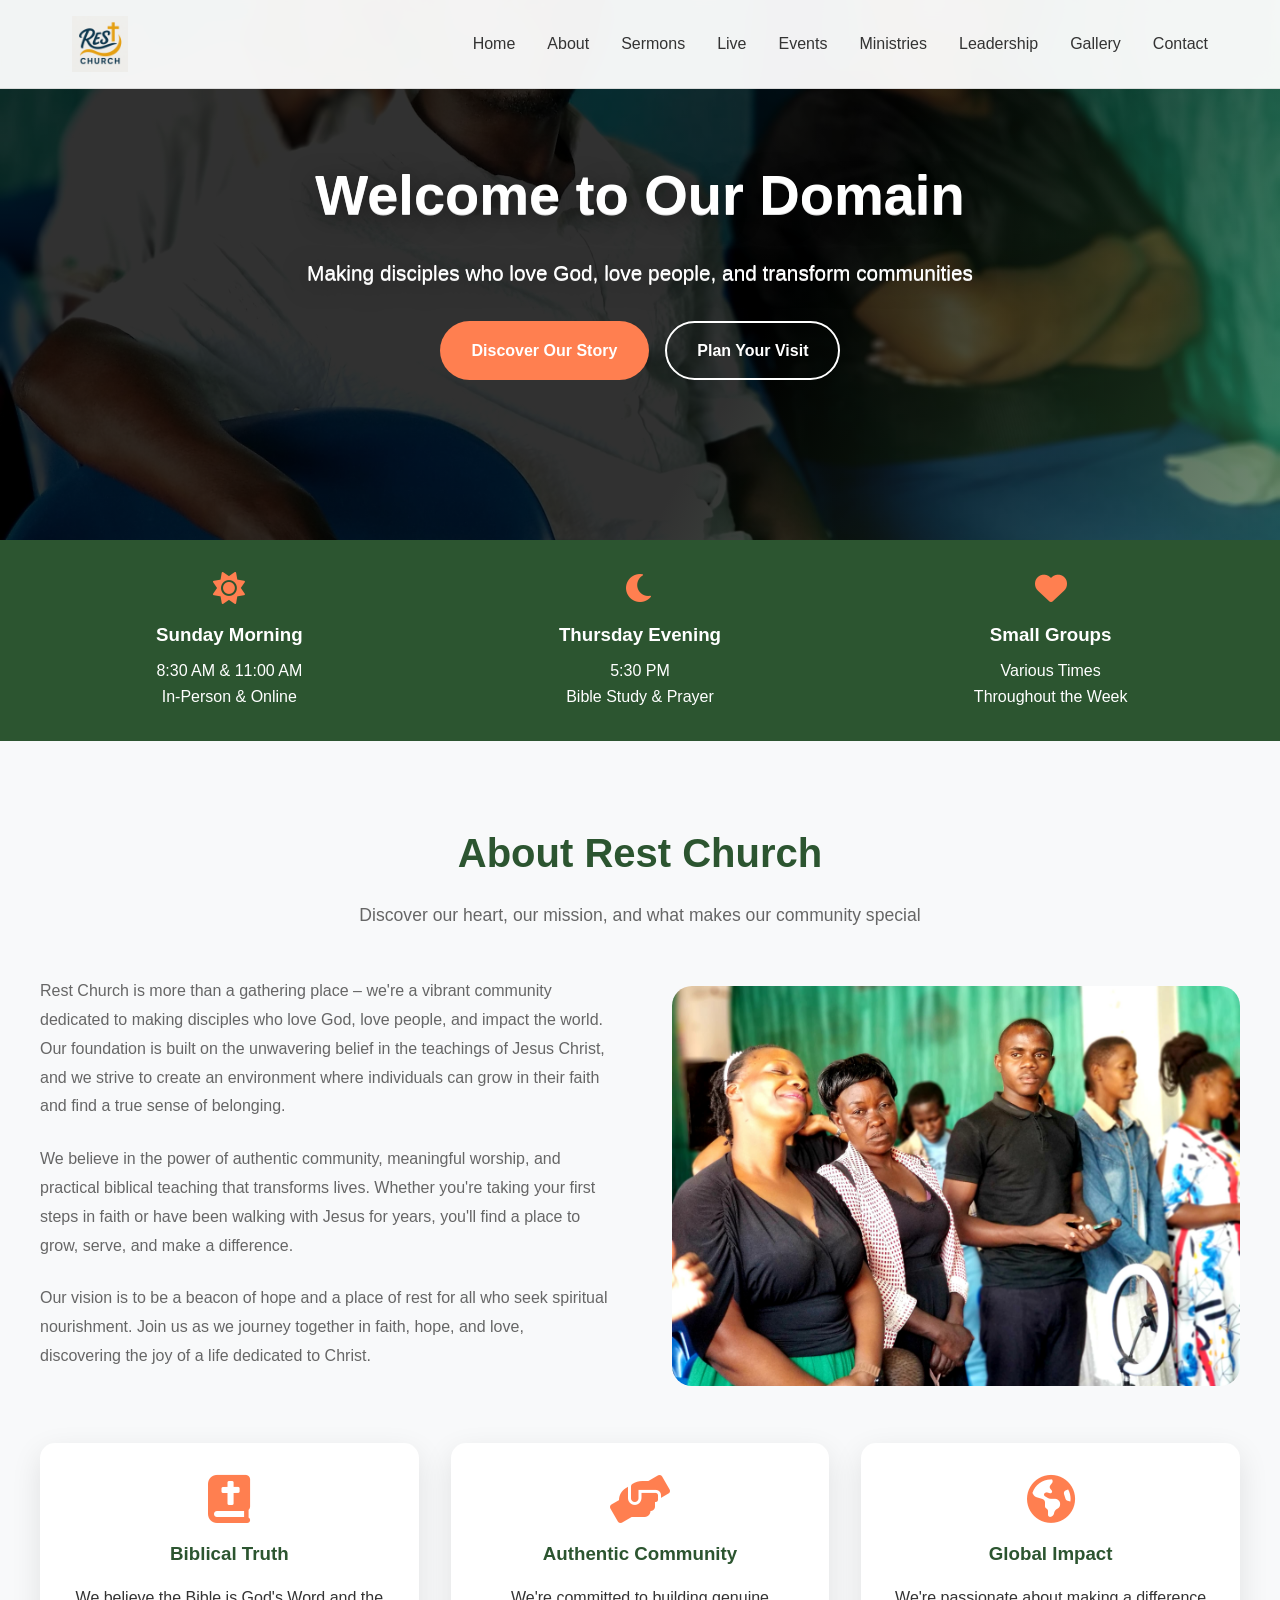
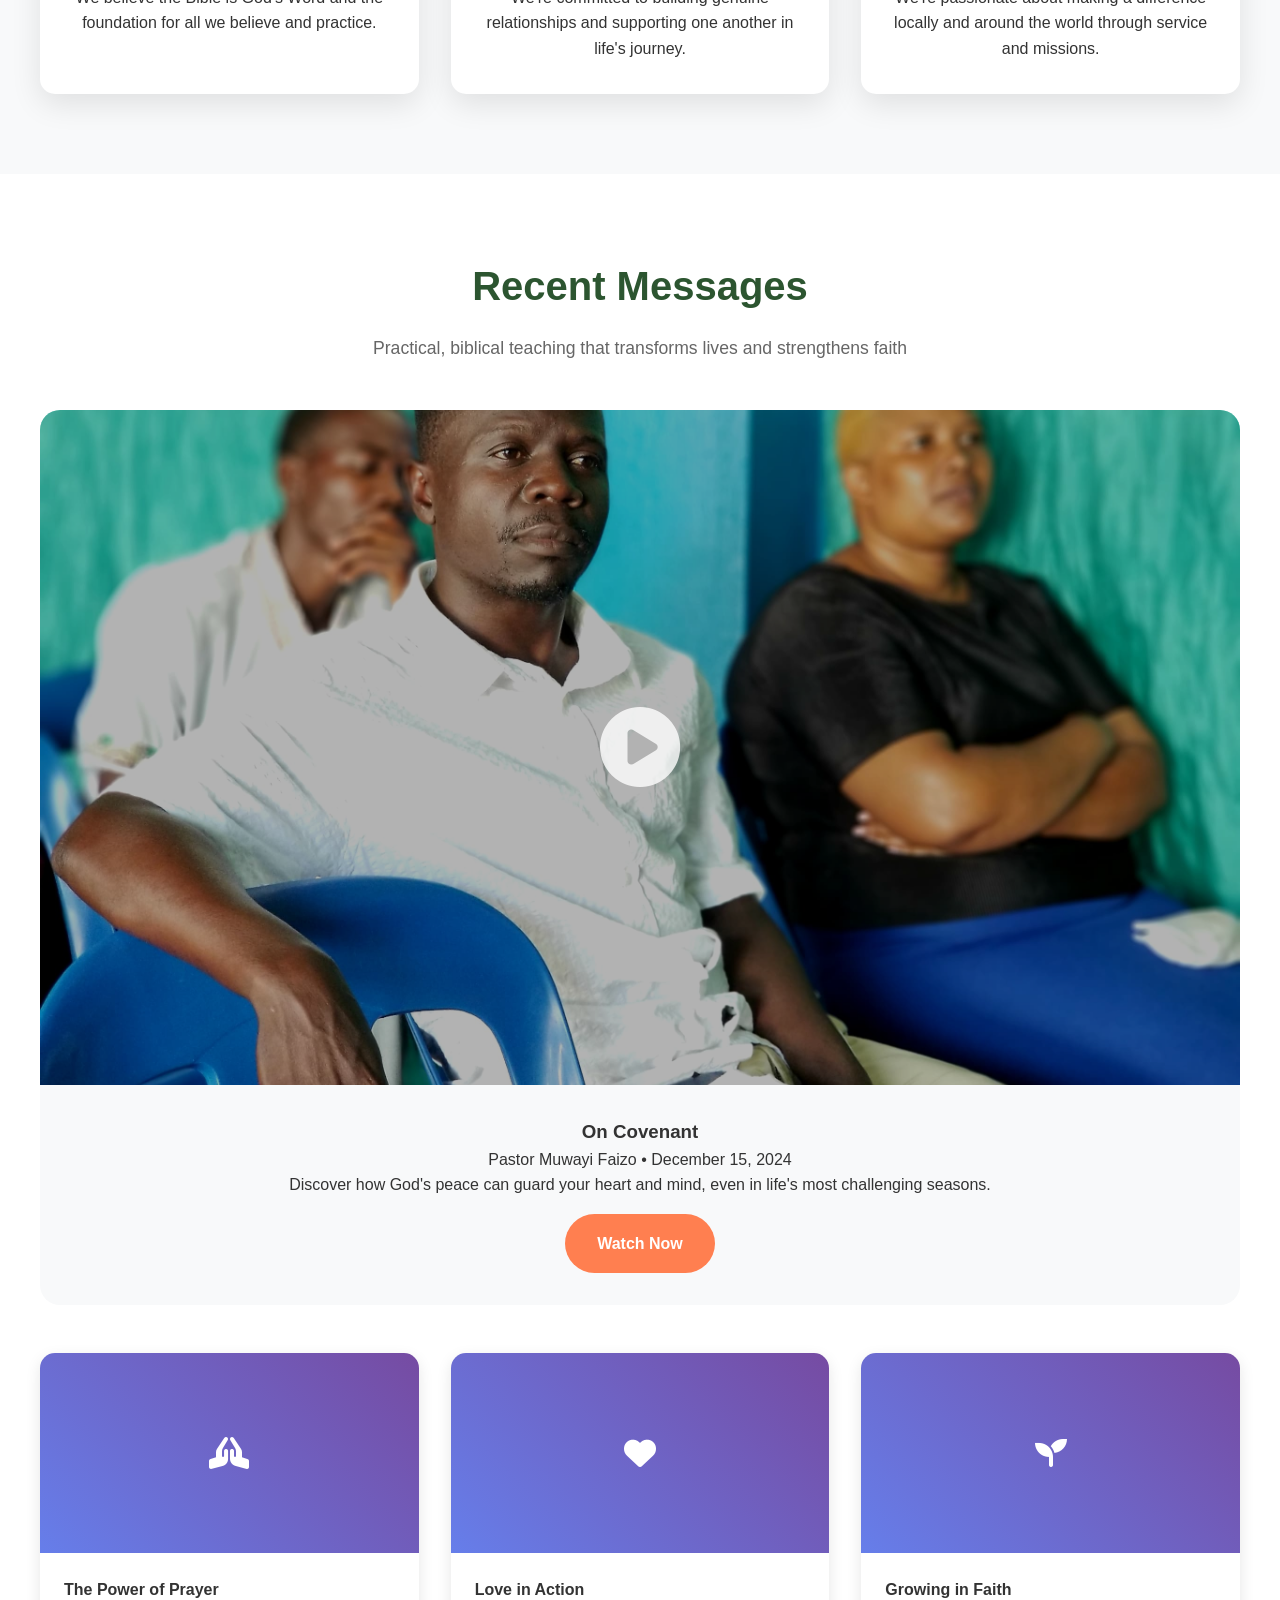
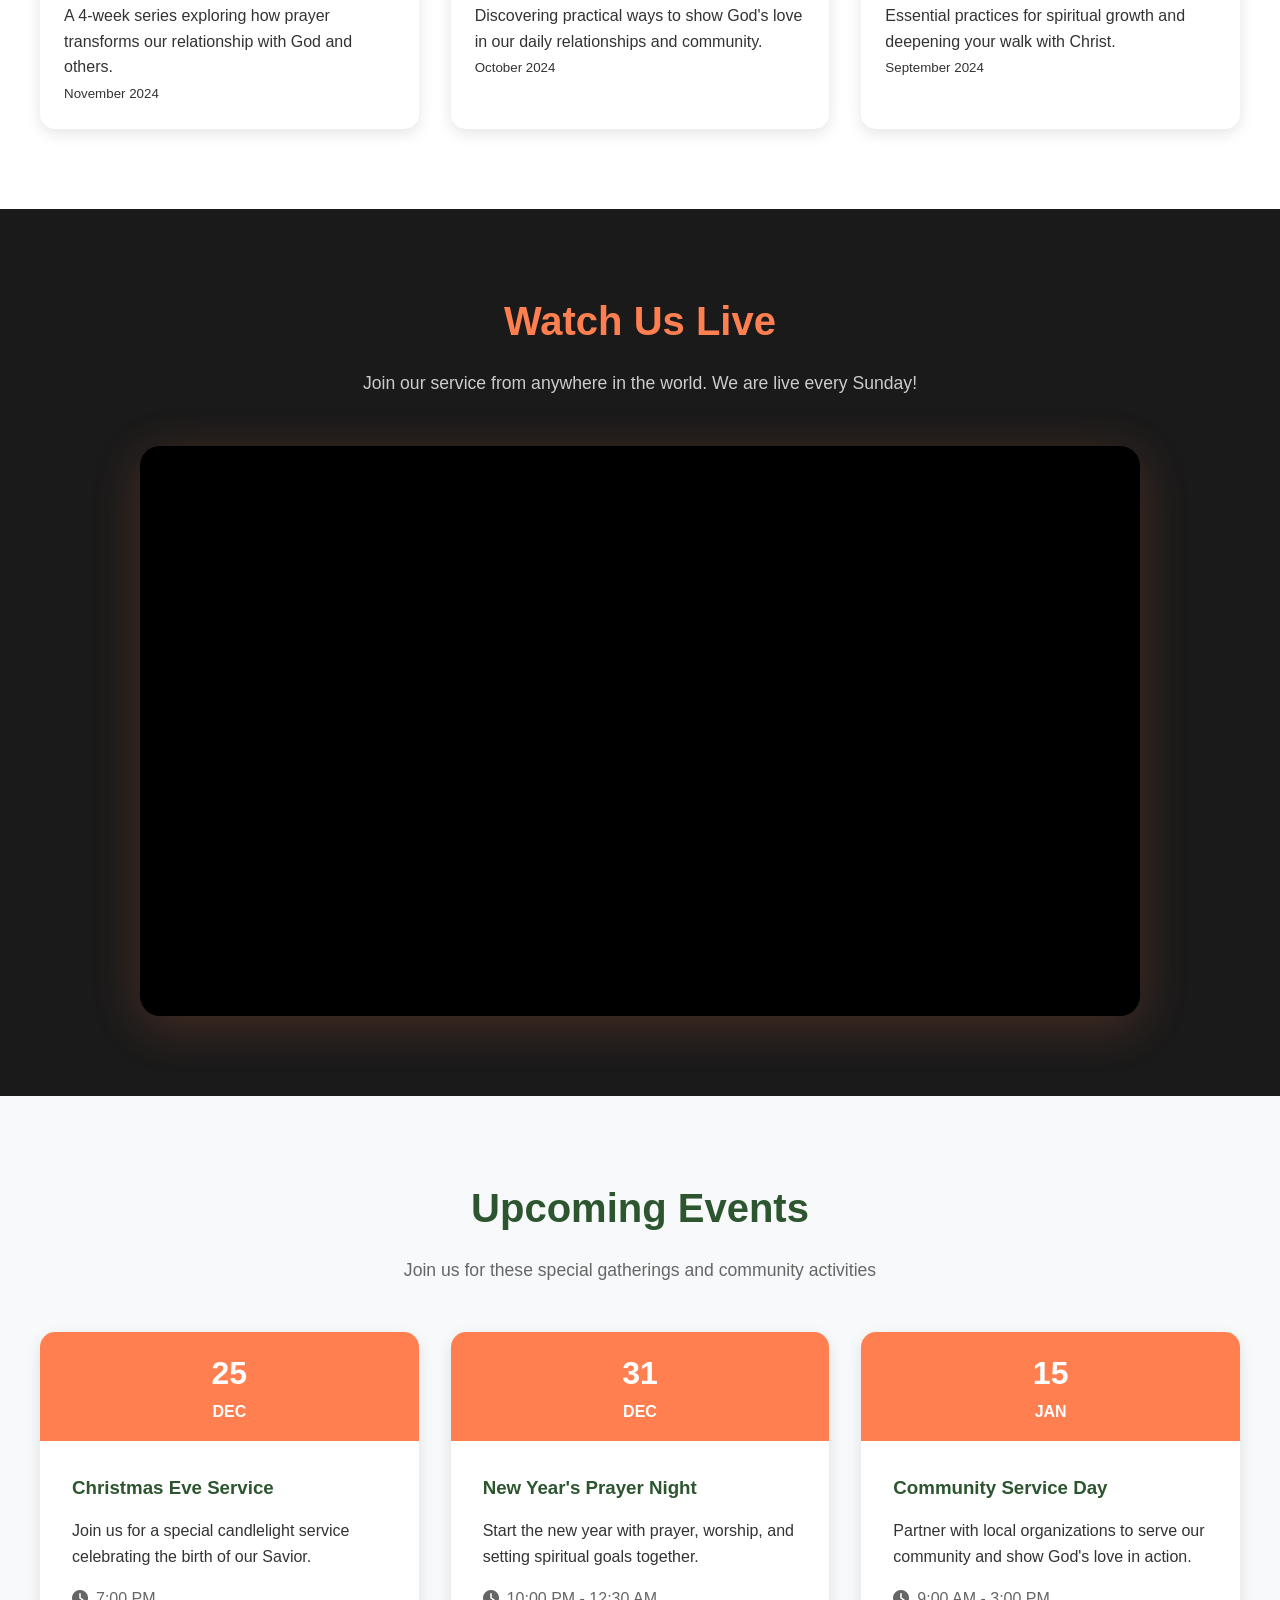
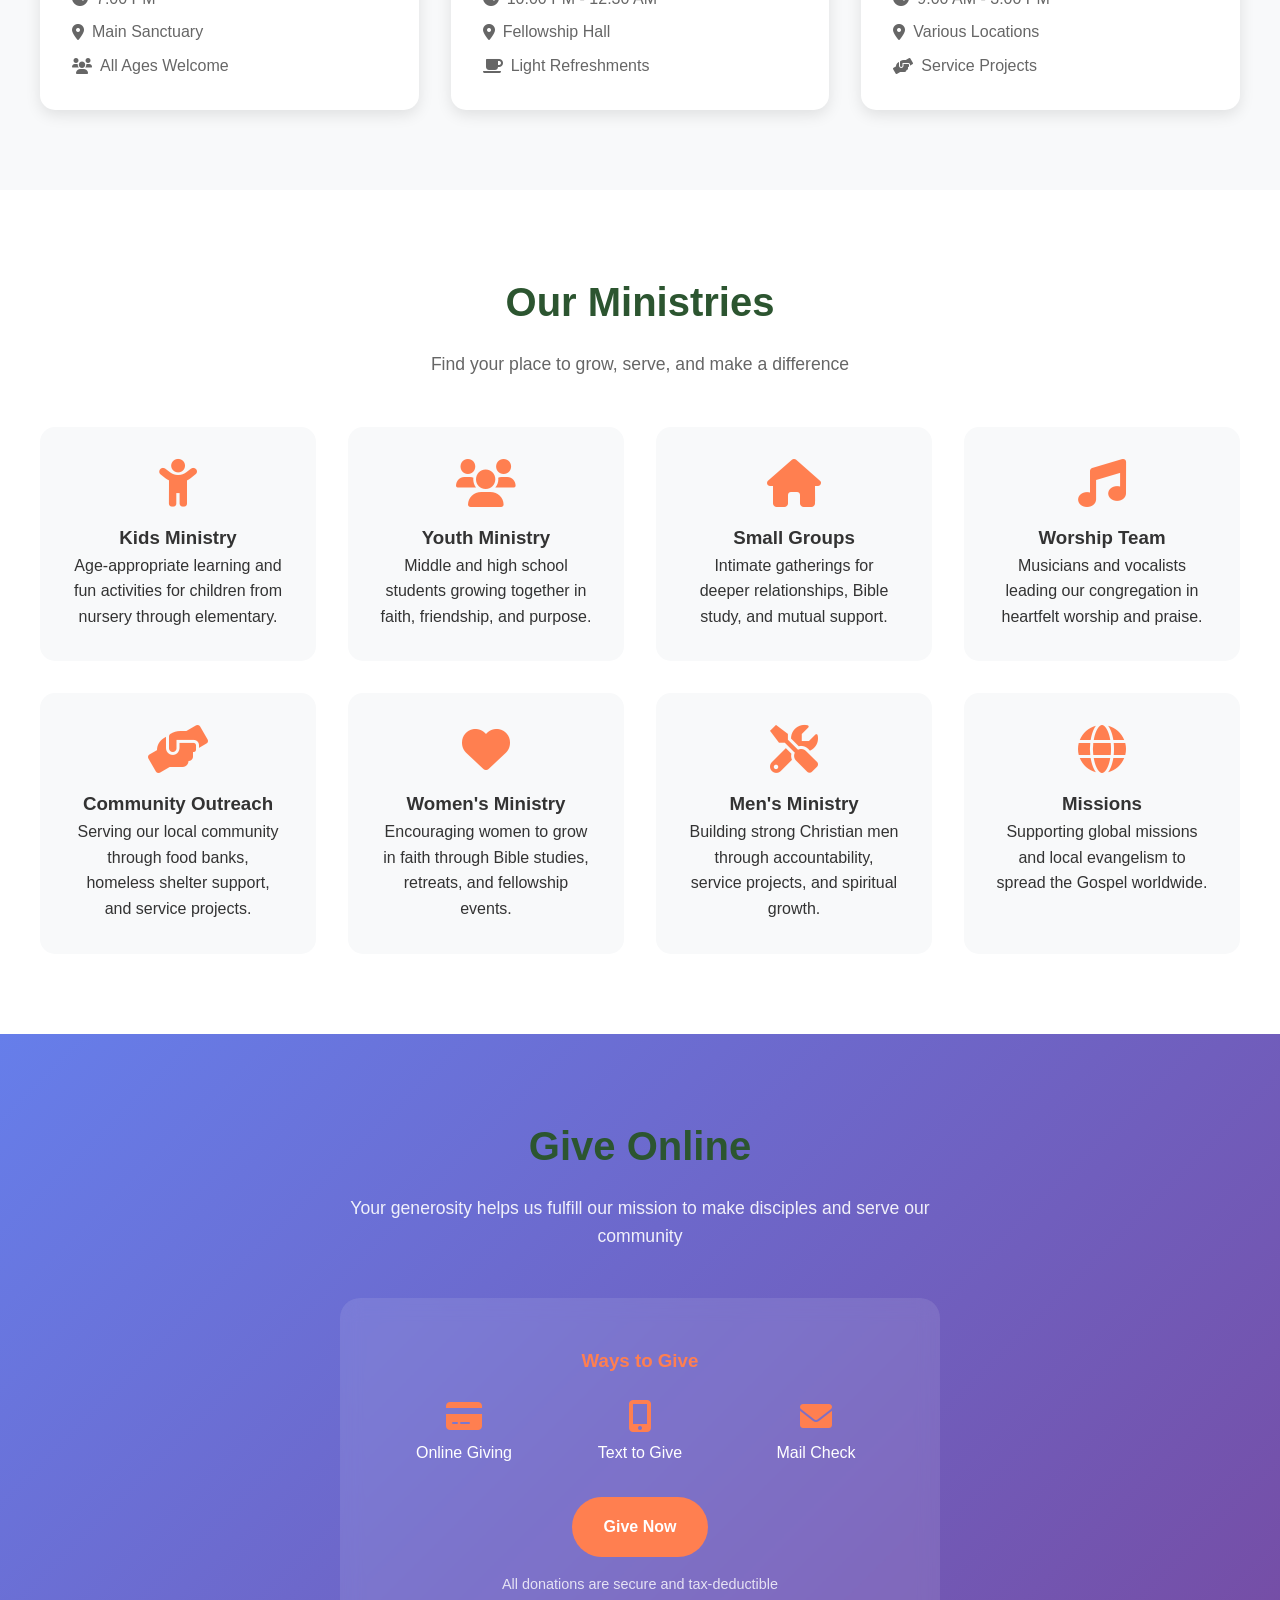
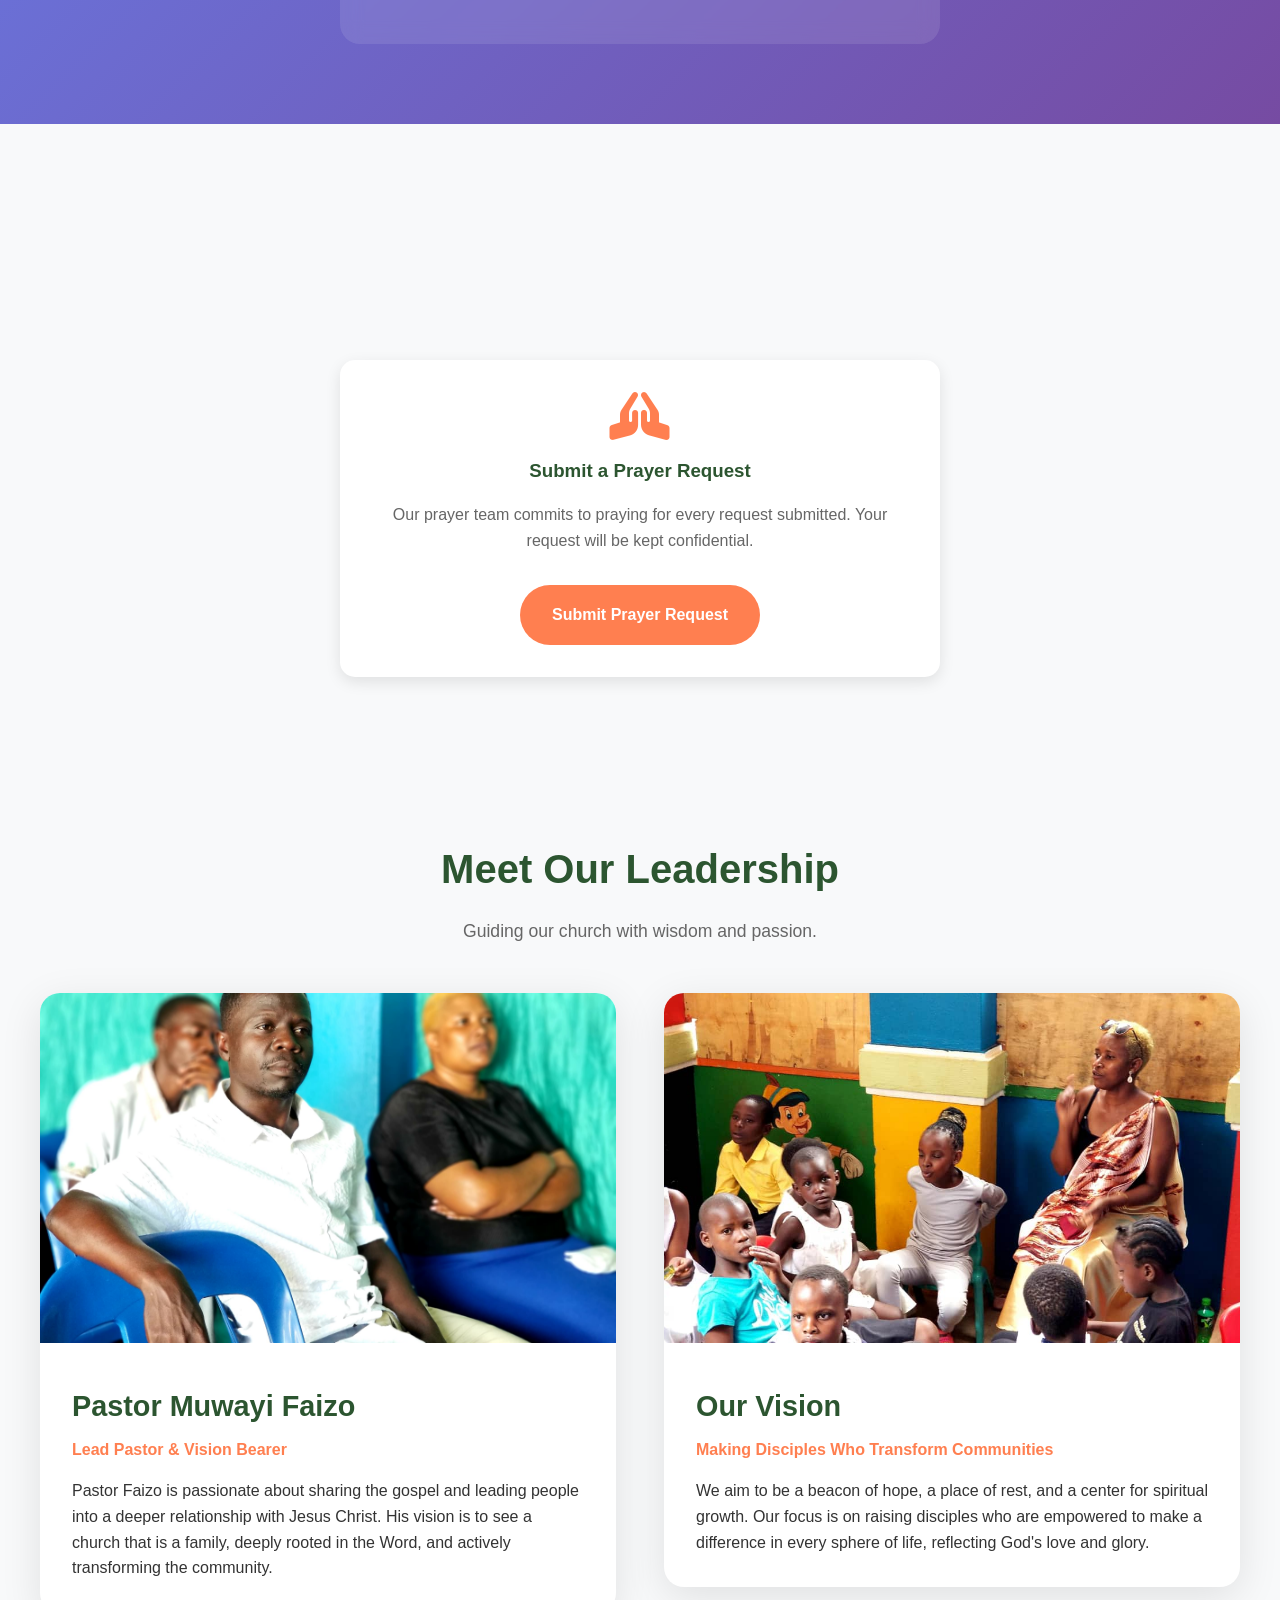
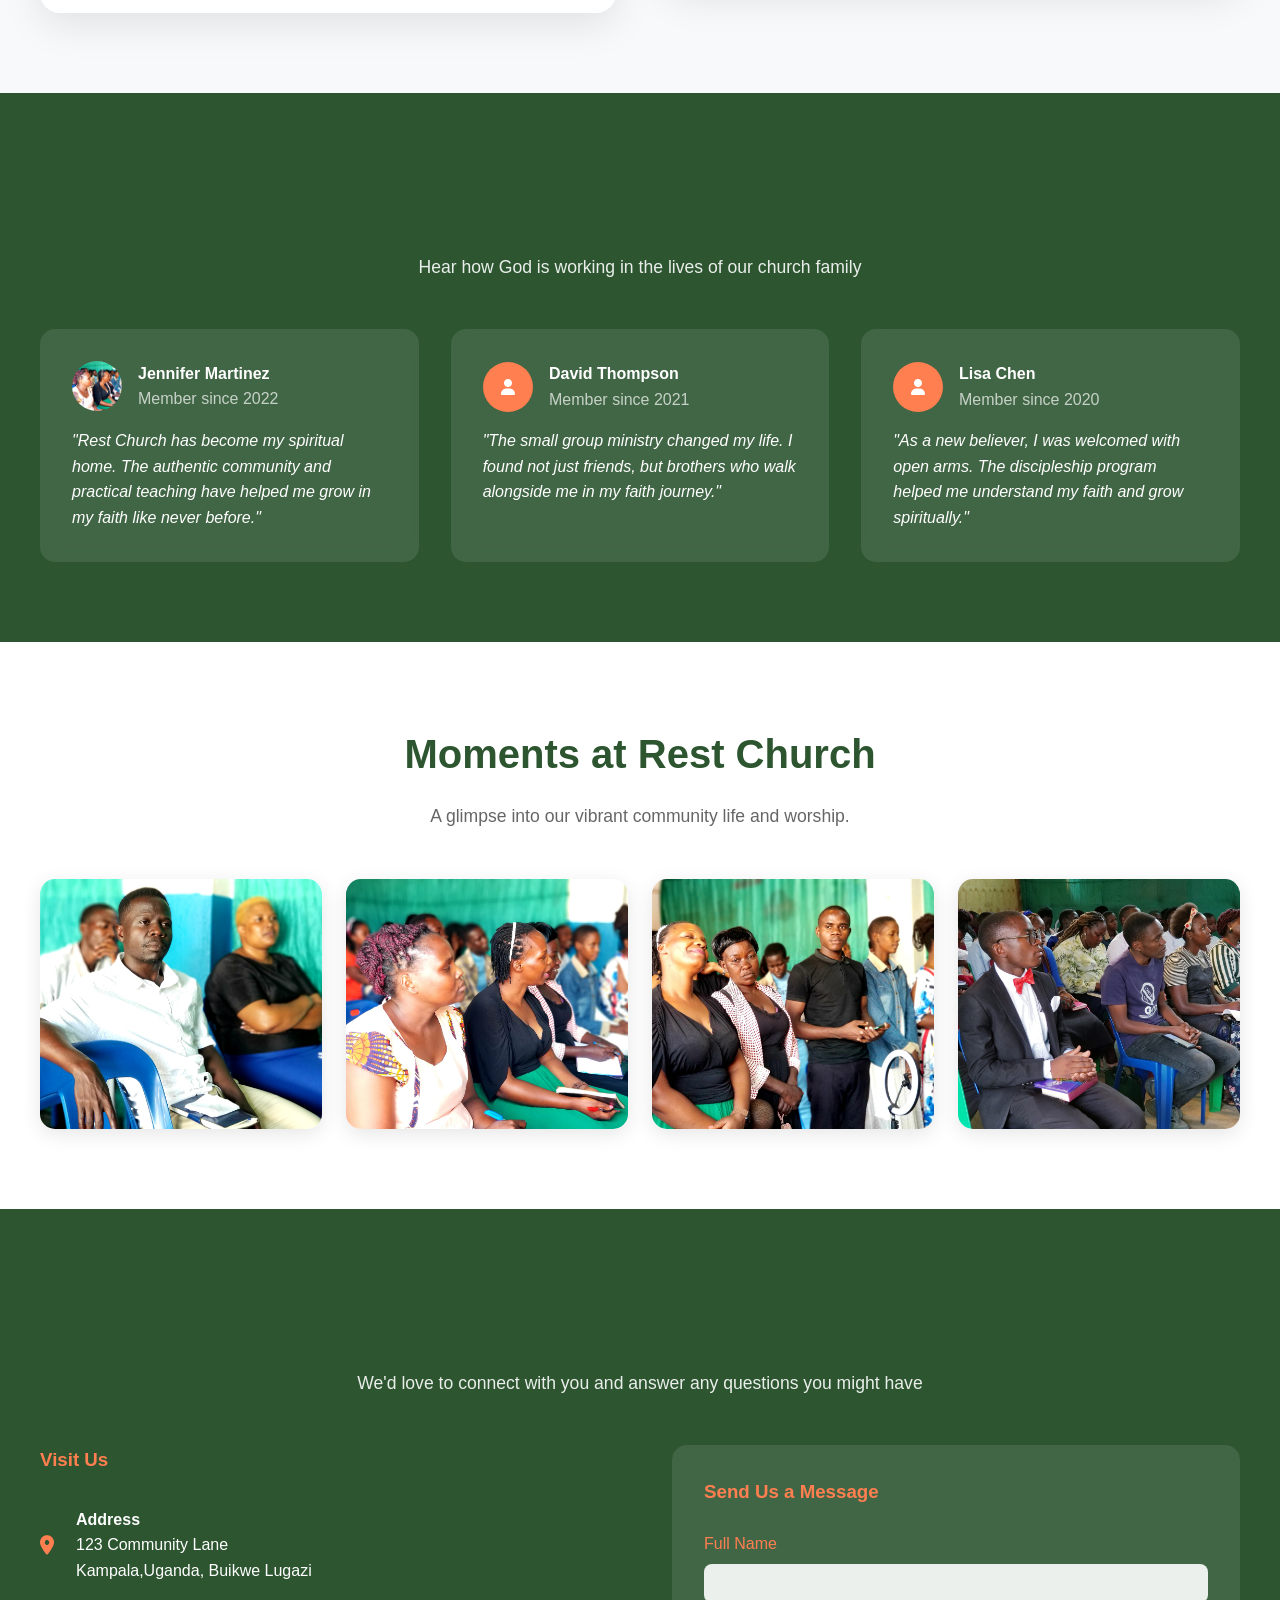
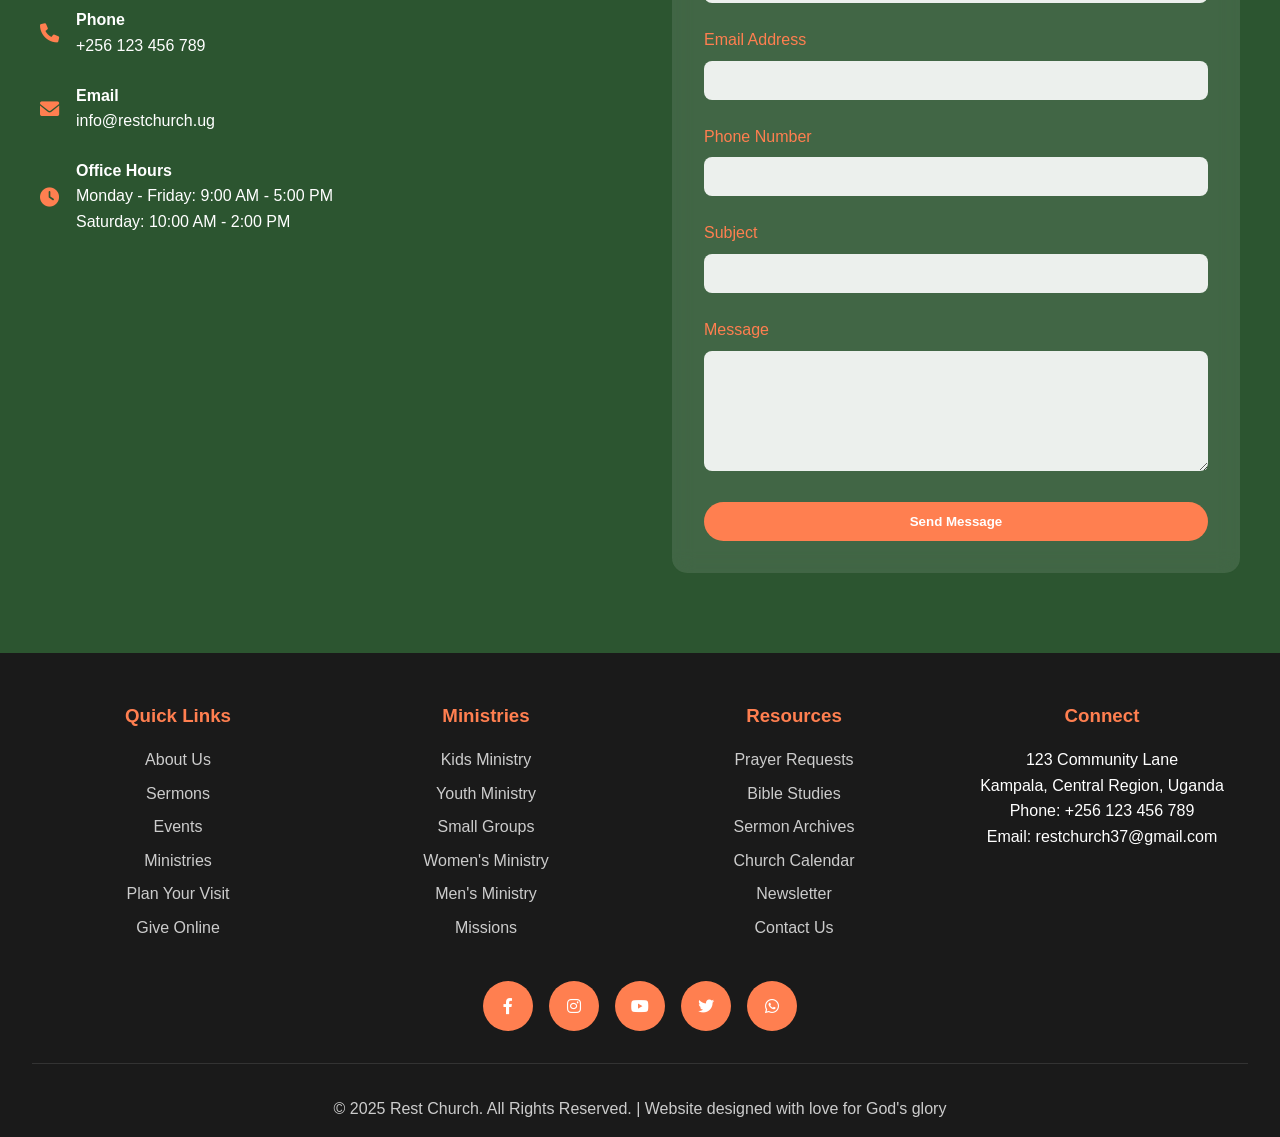
==== commit 9541a3b9: "restchurch" ====
--- a/index.html
+++ b/index.html
@@ -909,7 +909,7 @@
     <!-- Hero Section -->
     <section id="home" class="hero">
         <div class="hero-content">
-            <h1>Welcome to Domain</h1>
+            <h1>Welcome to Our Domain</h1>
             <p class="subtitle">Making disciples who love God, love people, and transform communities</p>
             <div class="cta-buttons">
                 <a href="#about" class="cta-button cta-primary">Discover Our Story</a>
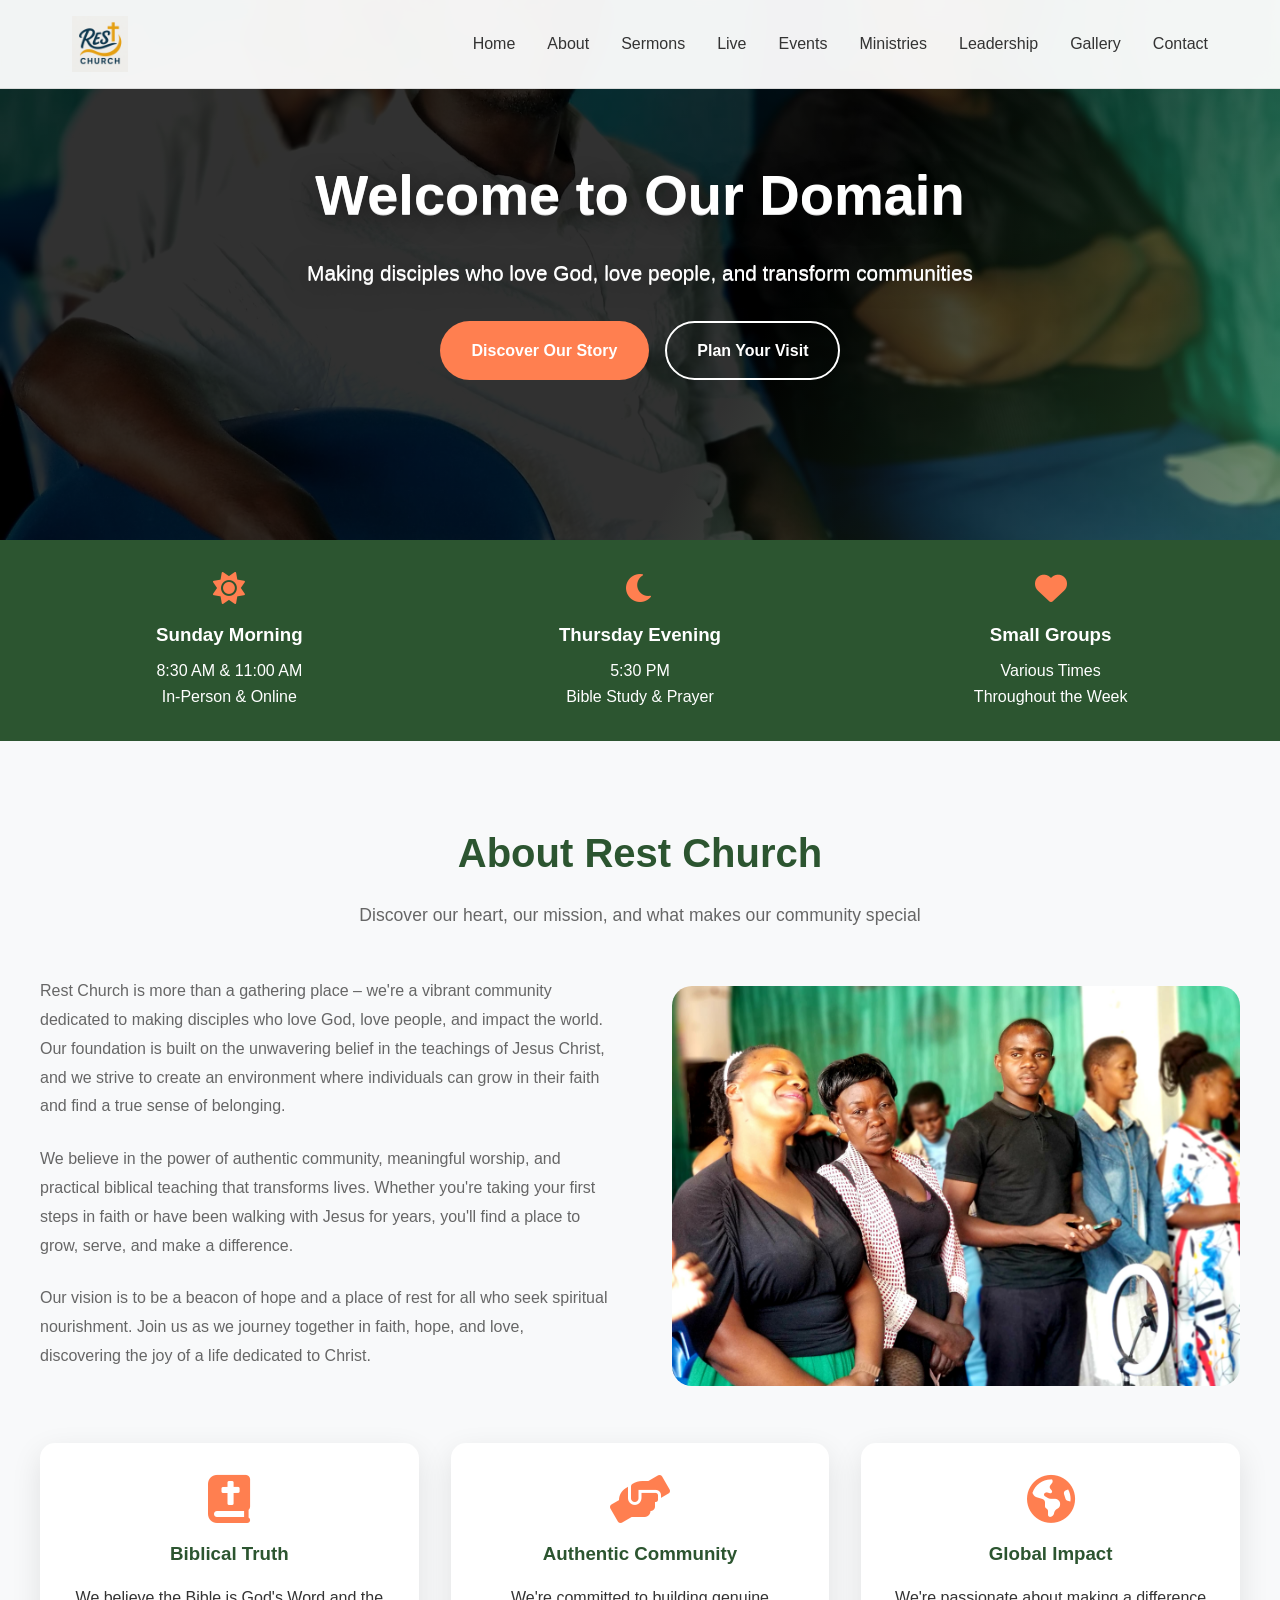
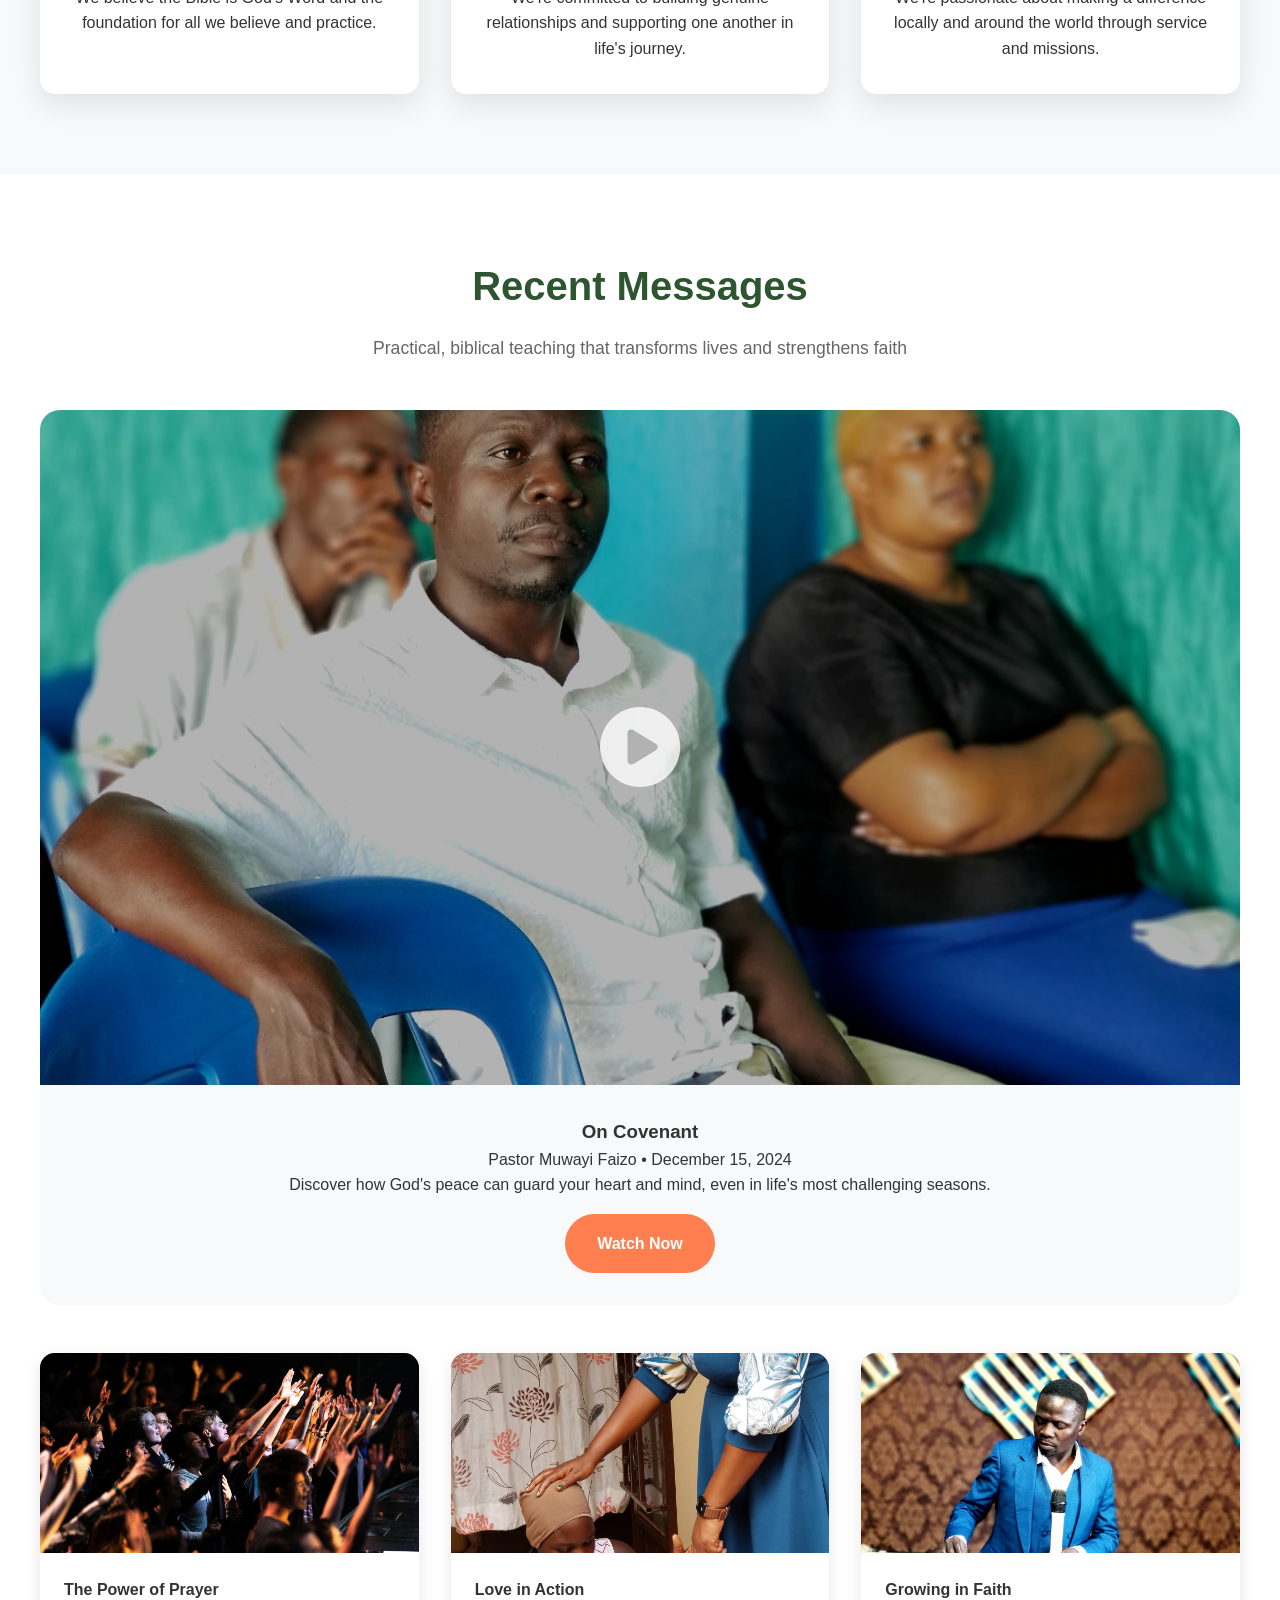
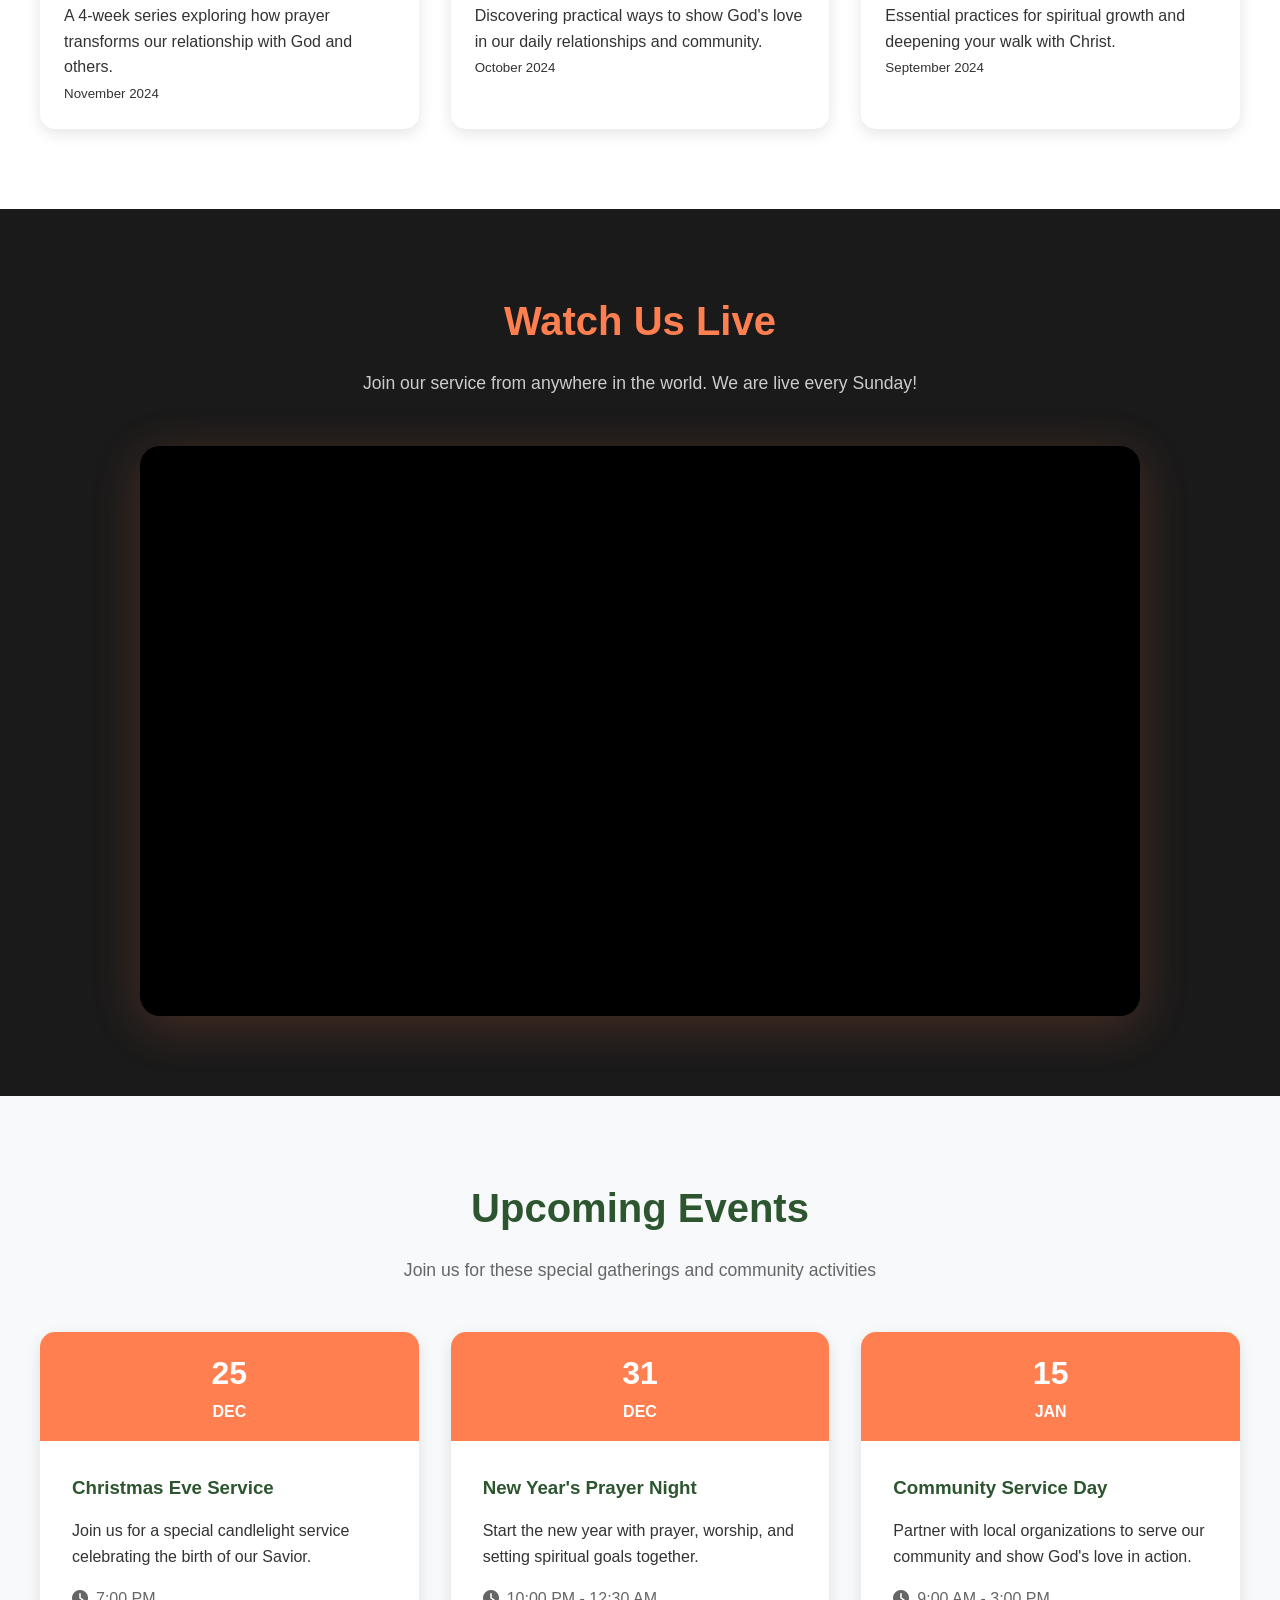
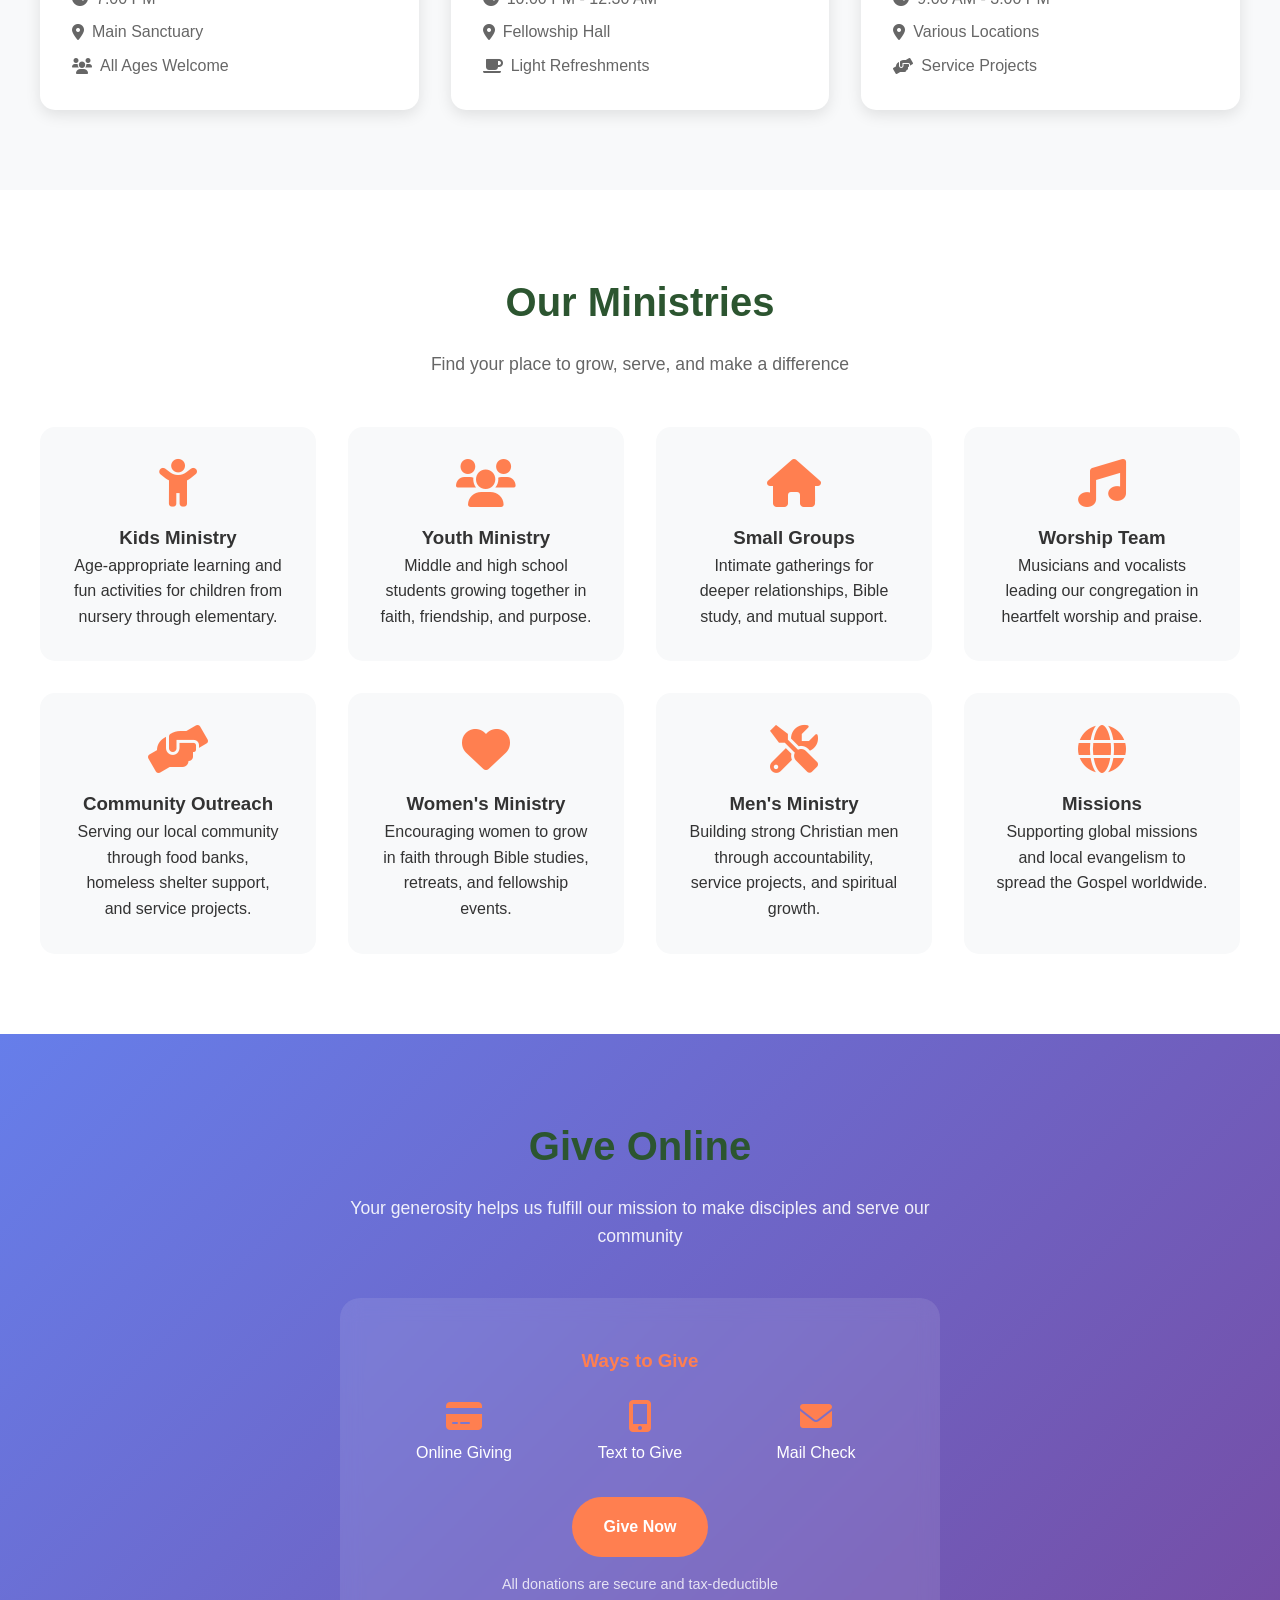
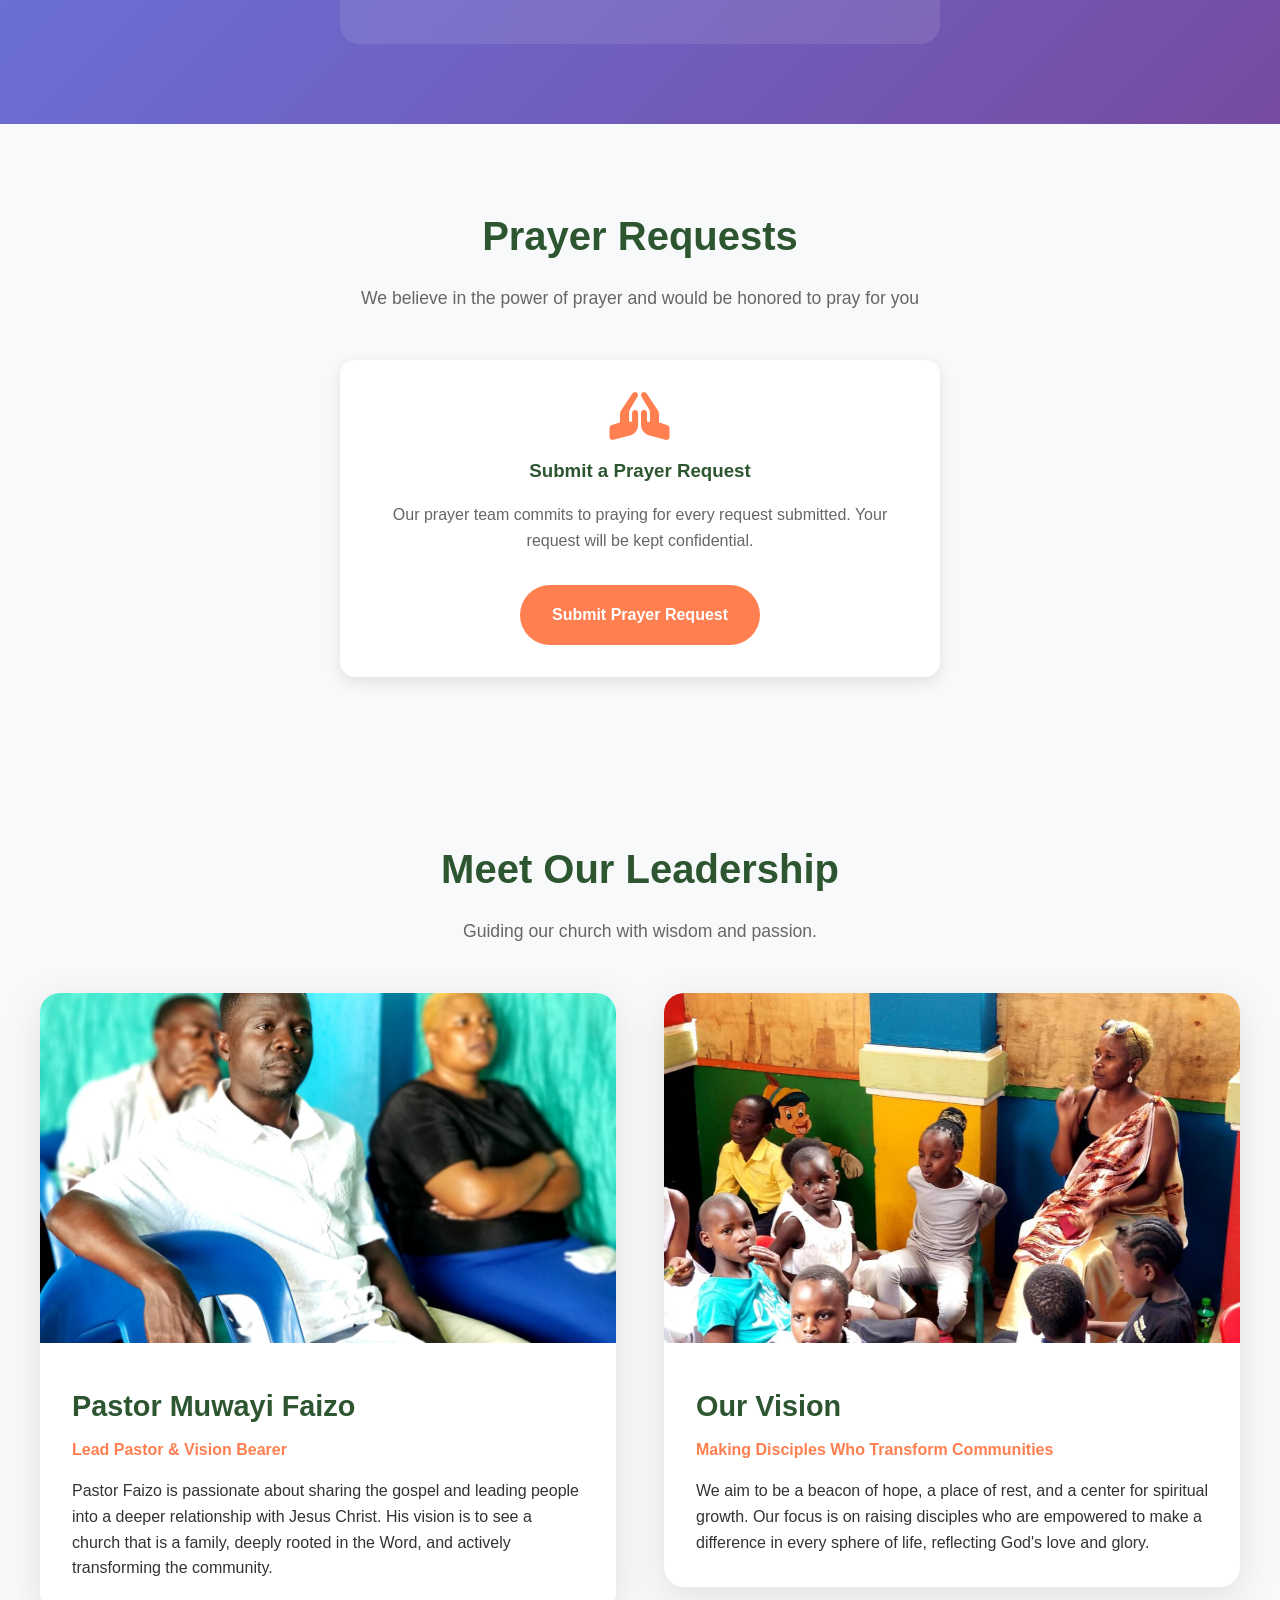
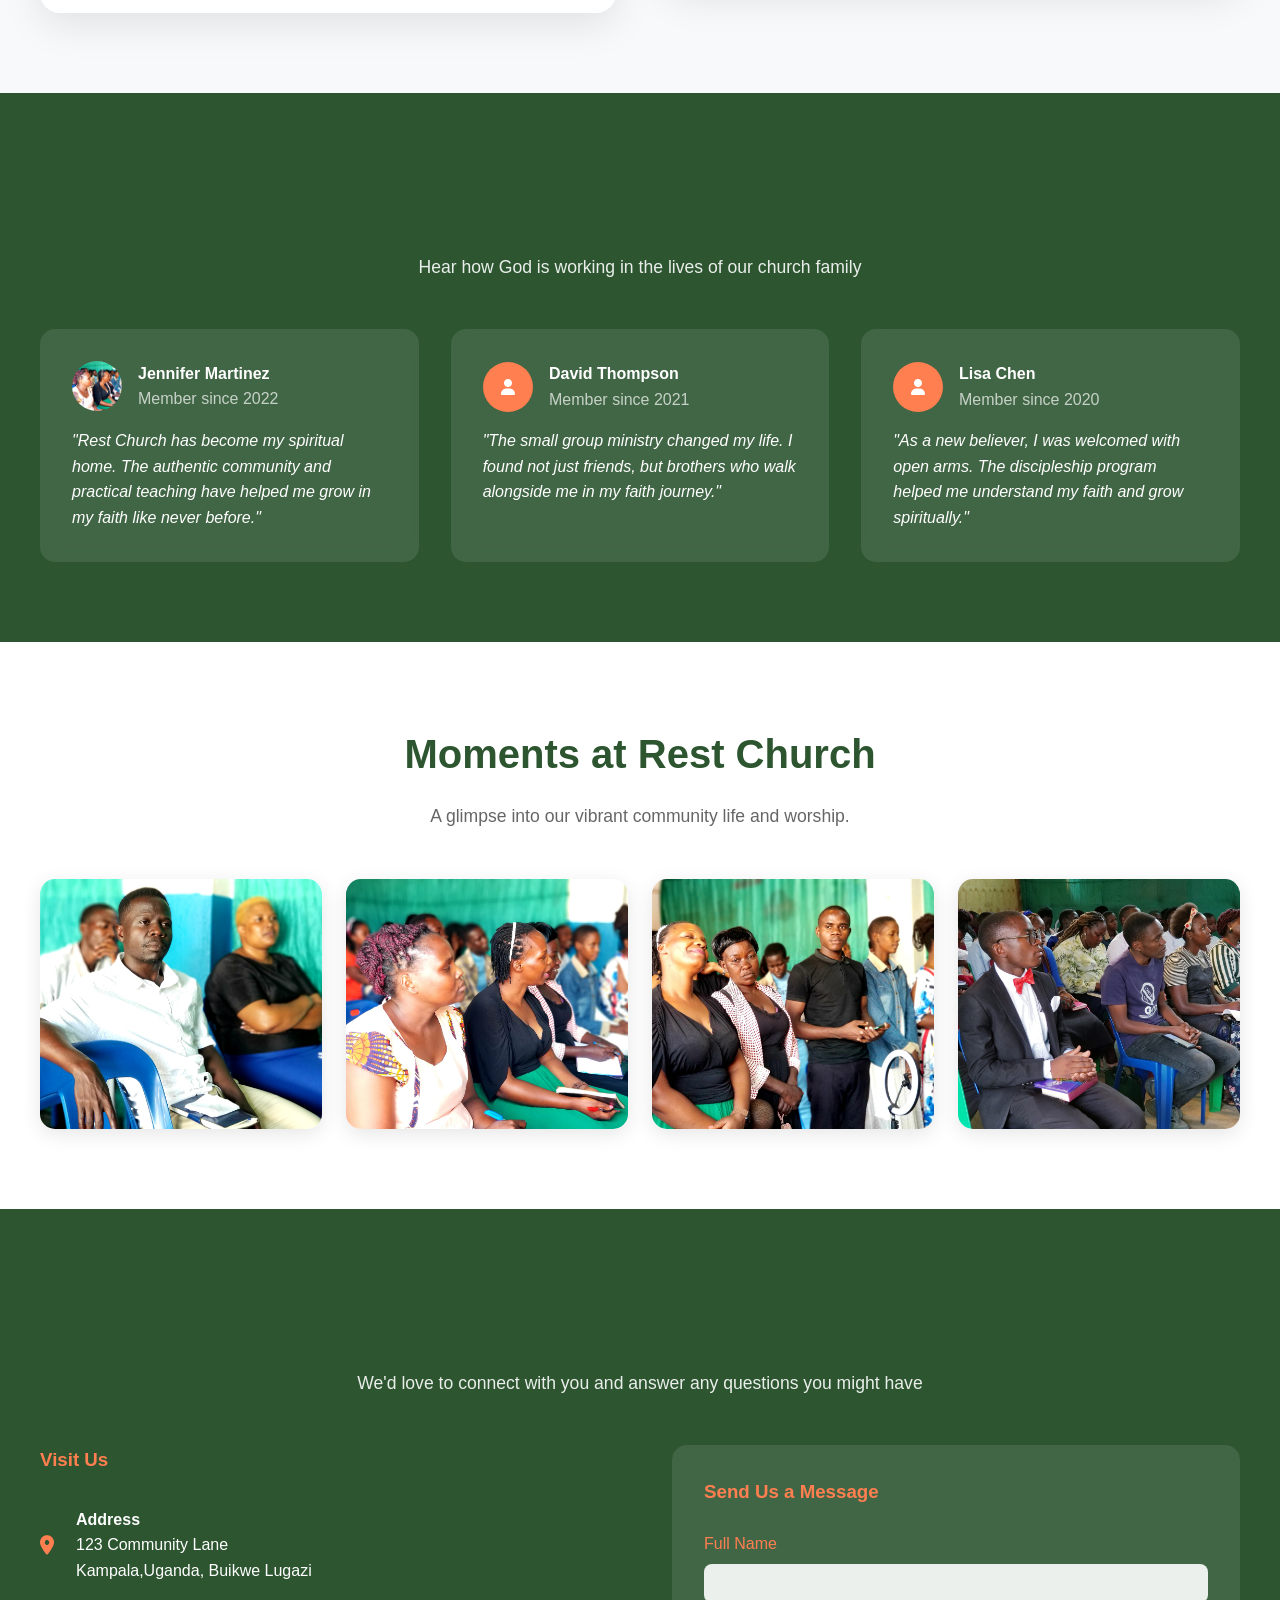
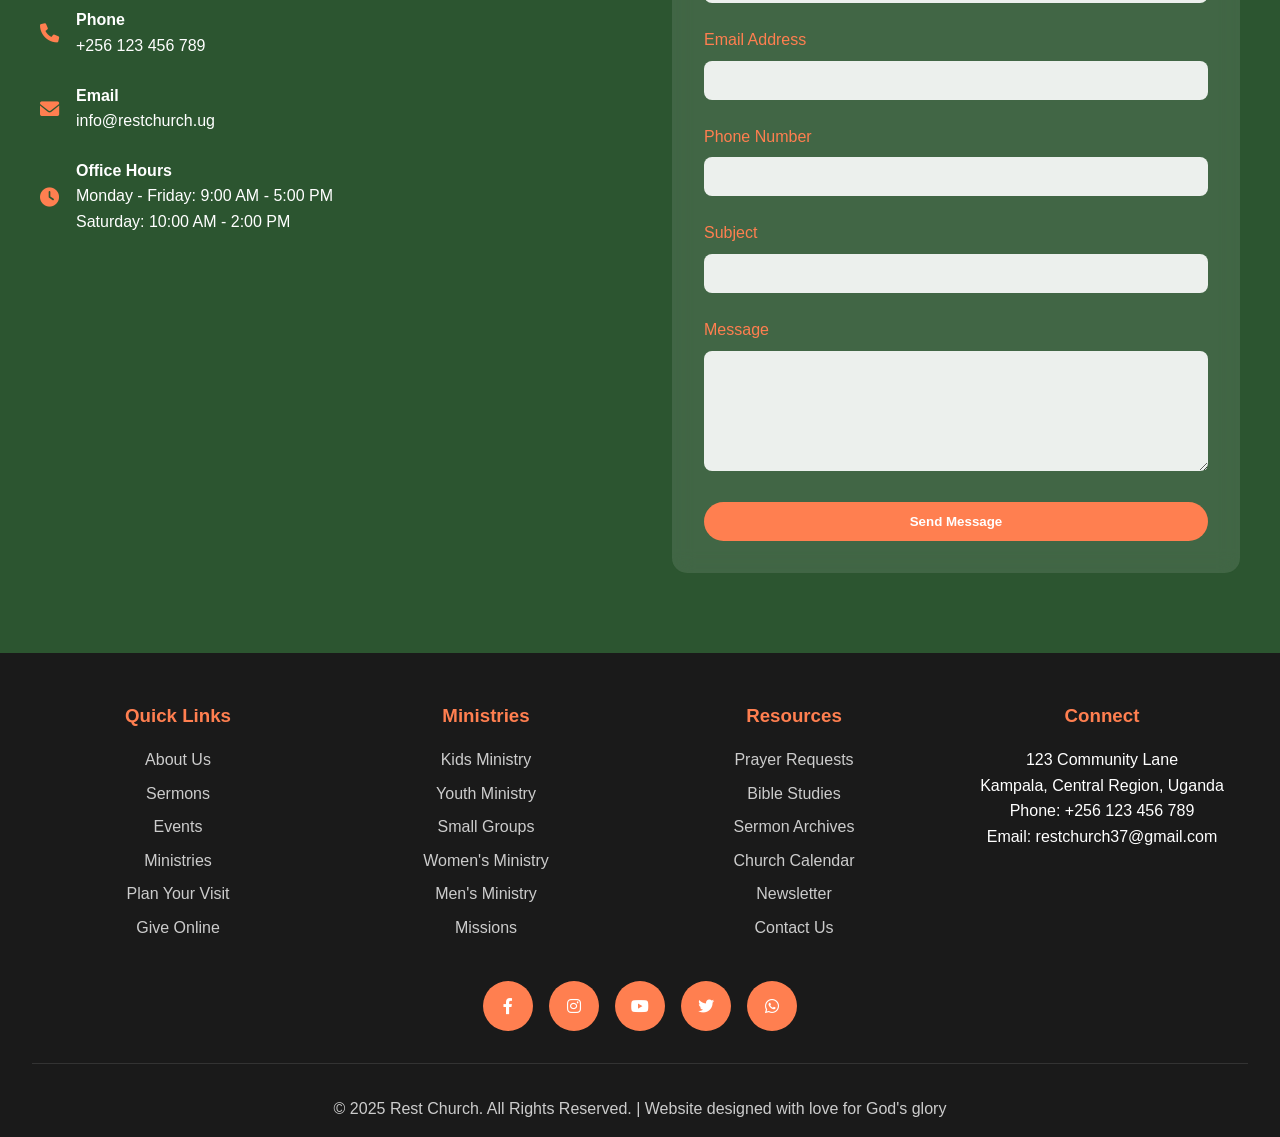
==== commit 8568ef2c: "restchurch" ====
--- a/index.html
+++ b/index.html
@@ -1012,7 +1012,7 @@
                 <div class="sermon-series fade-in">
                     <div class="sermon-card">
                         <div class="sermon-card-image">
-                            <i class="fas fa-praying-hands"></i>
+                            <img src="images/nathan-mullet-pmiW630yDPE-unsplash.jpg" alt="The Power of Prayer" style="width:100%; height:100%; object-fit:cover;">
                         </div>
                         <div class="sermon-card-content">
                             <h4>The Power of Prayer</h4>
@@ -1020,9 +1020,10 @@
                             <small>November 2024</small>
                         </div>
                     </div>
+                    
                     <div class="sermon-card">
                         <div class="sermon-card-image">
-                            <i class="fas fa-heart"></i>
+                            <img src="images/imagesum-2.jpg" alt="The Power of Prayer" style="width:100%; height:100%; object-fit:cover;">
                         </div>
                         <div class="sermon-card-content">
                             <h4>Love in Action</h4>
@@ -1032,7 +1033,7 @@
                     </div>
                     <div class="sermon-card">
                         <div class="sermon-card-image">
-                            <i class="fas fa-seedling"></i>
+                            <img src="images/image-sum34.jpg" alt="The Power of Prayer" style="width:100%; height:100%; object-fit:cover;">
                         </div>
                         <div class="sermon-card-content">
                             <h4>Growing in Faith</h4>
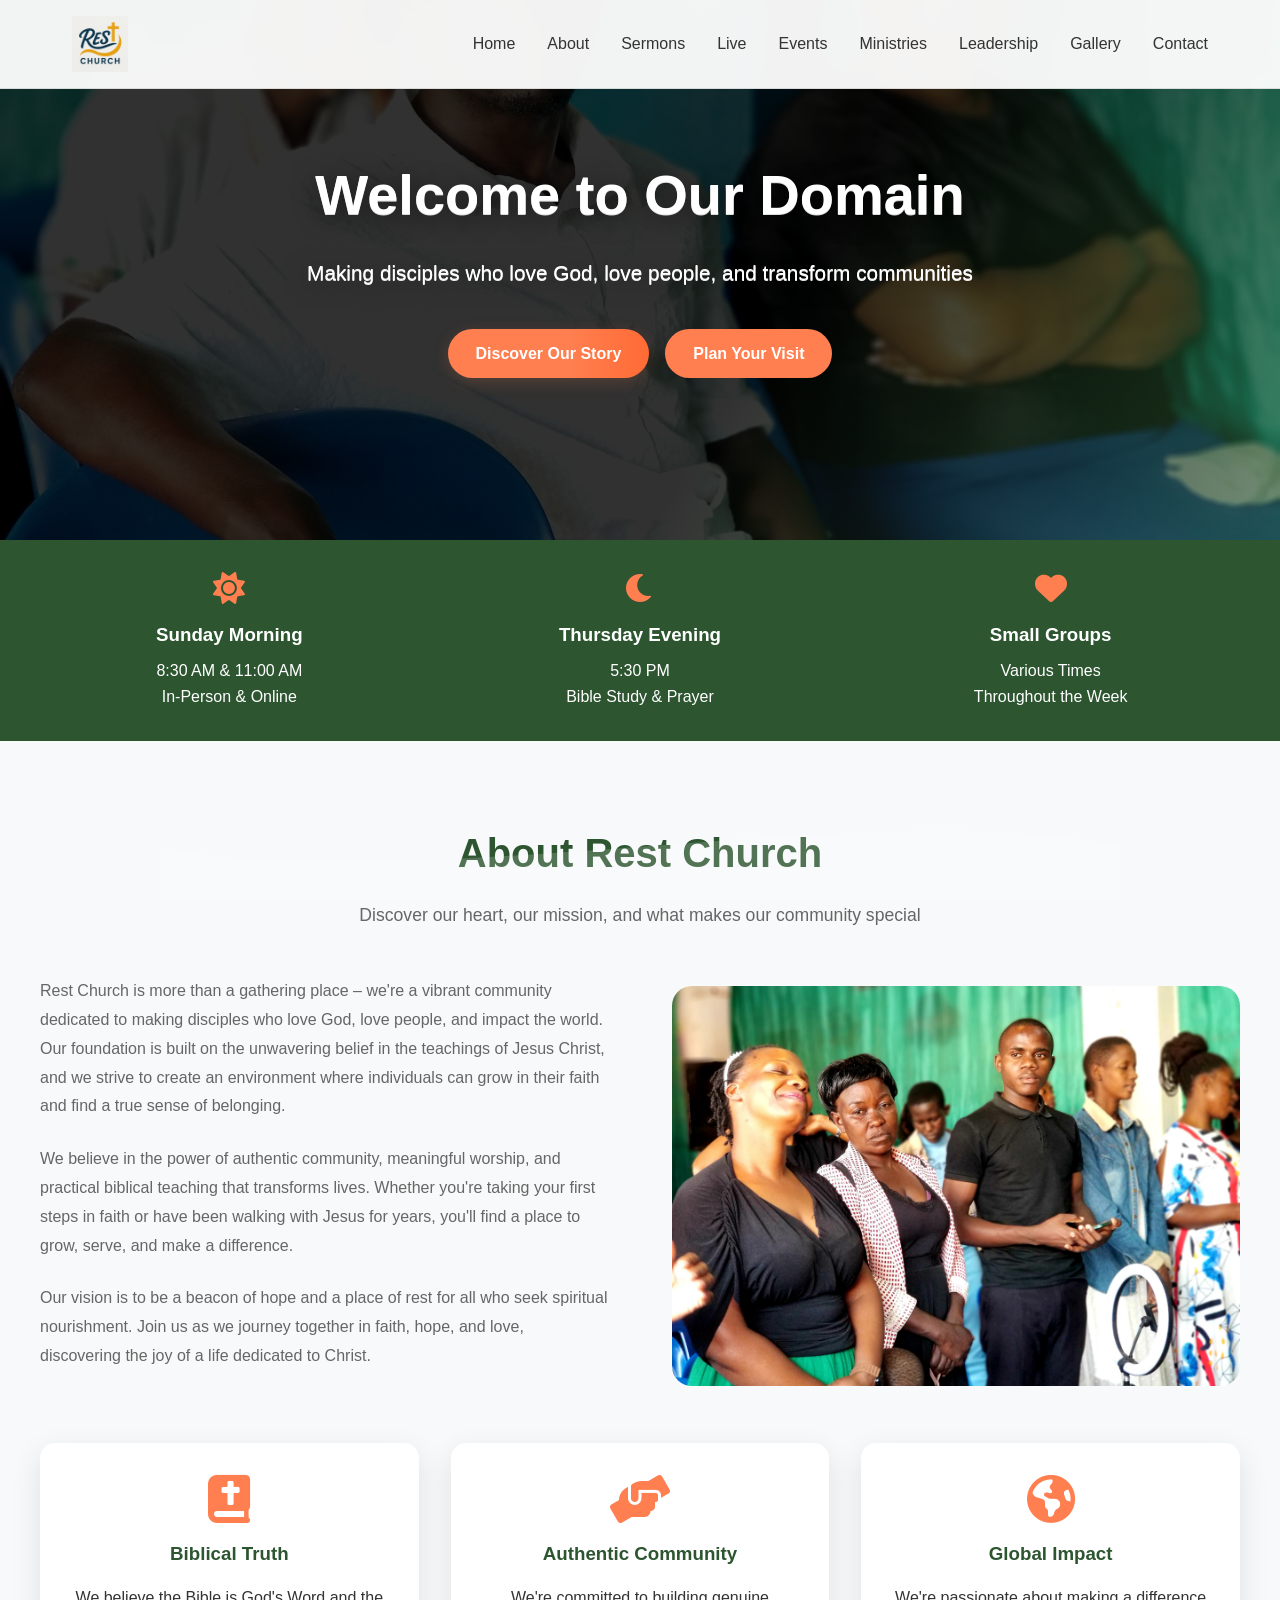
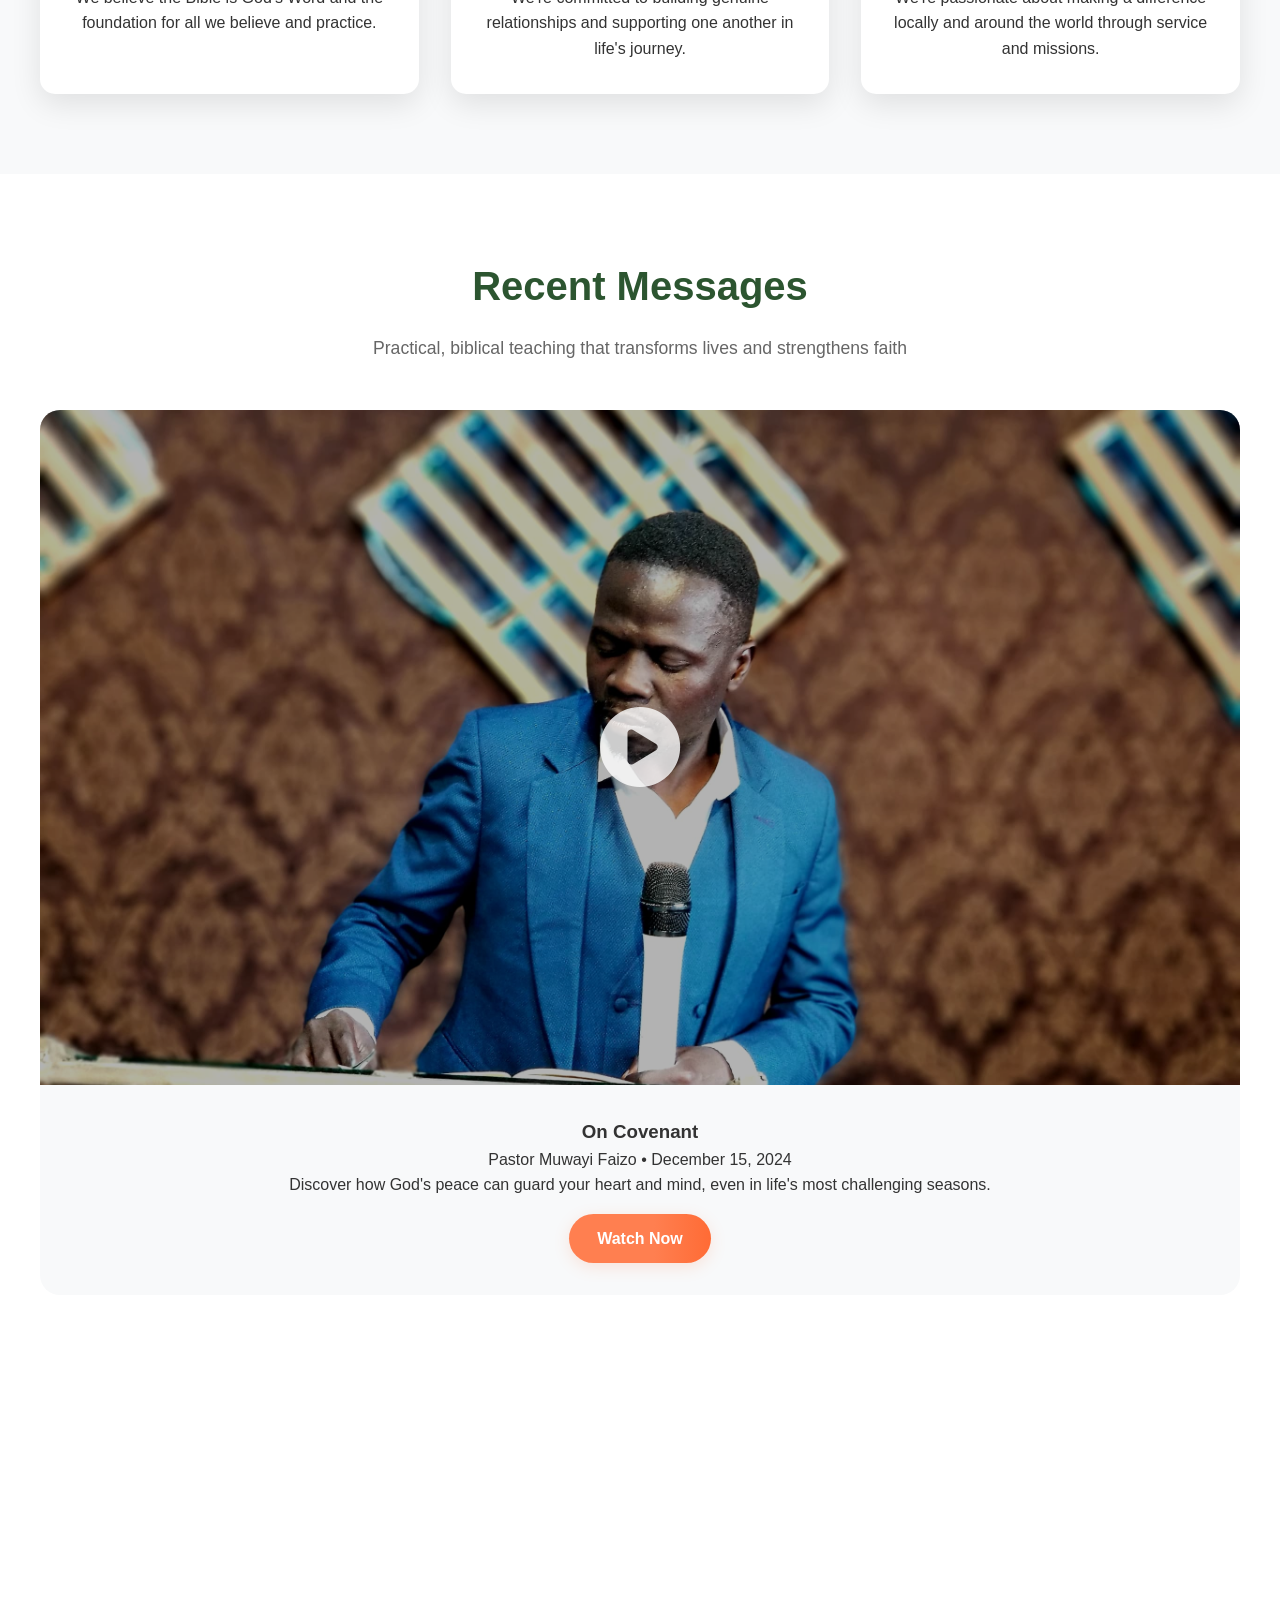
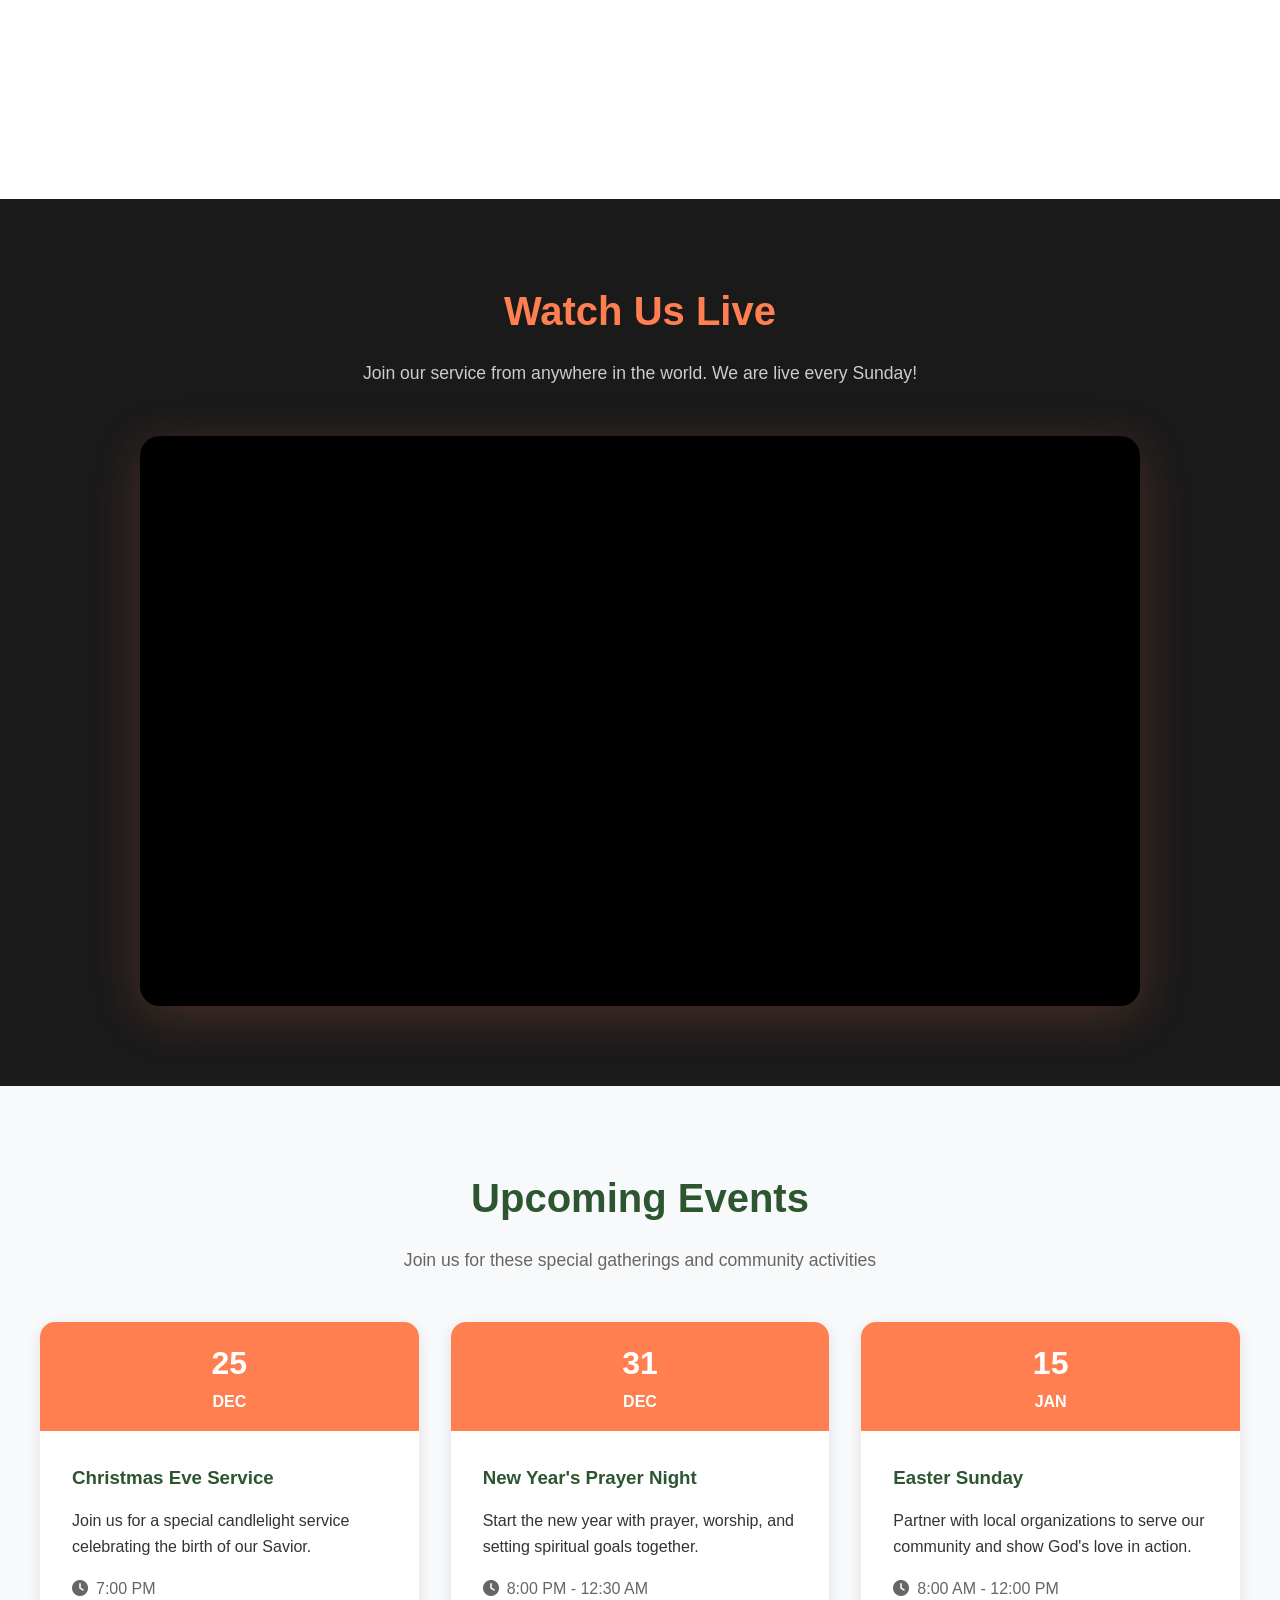
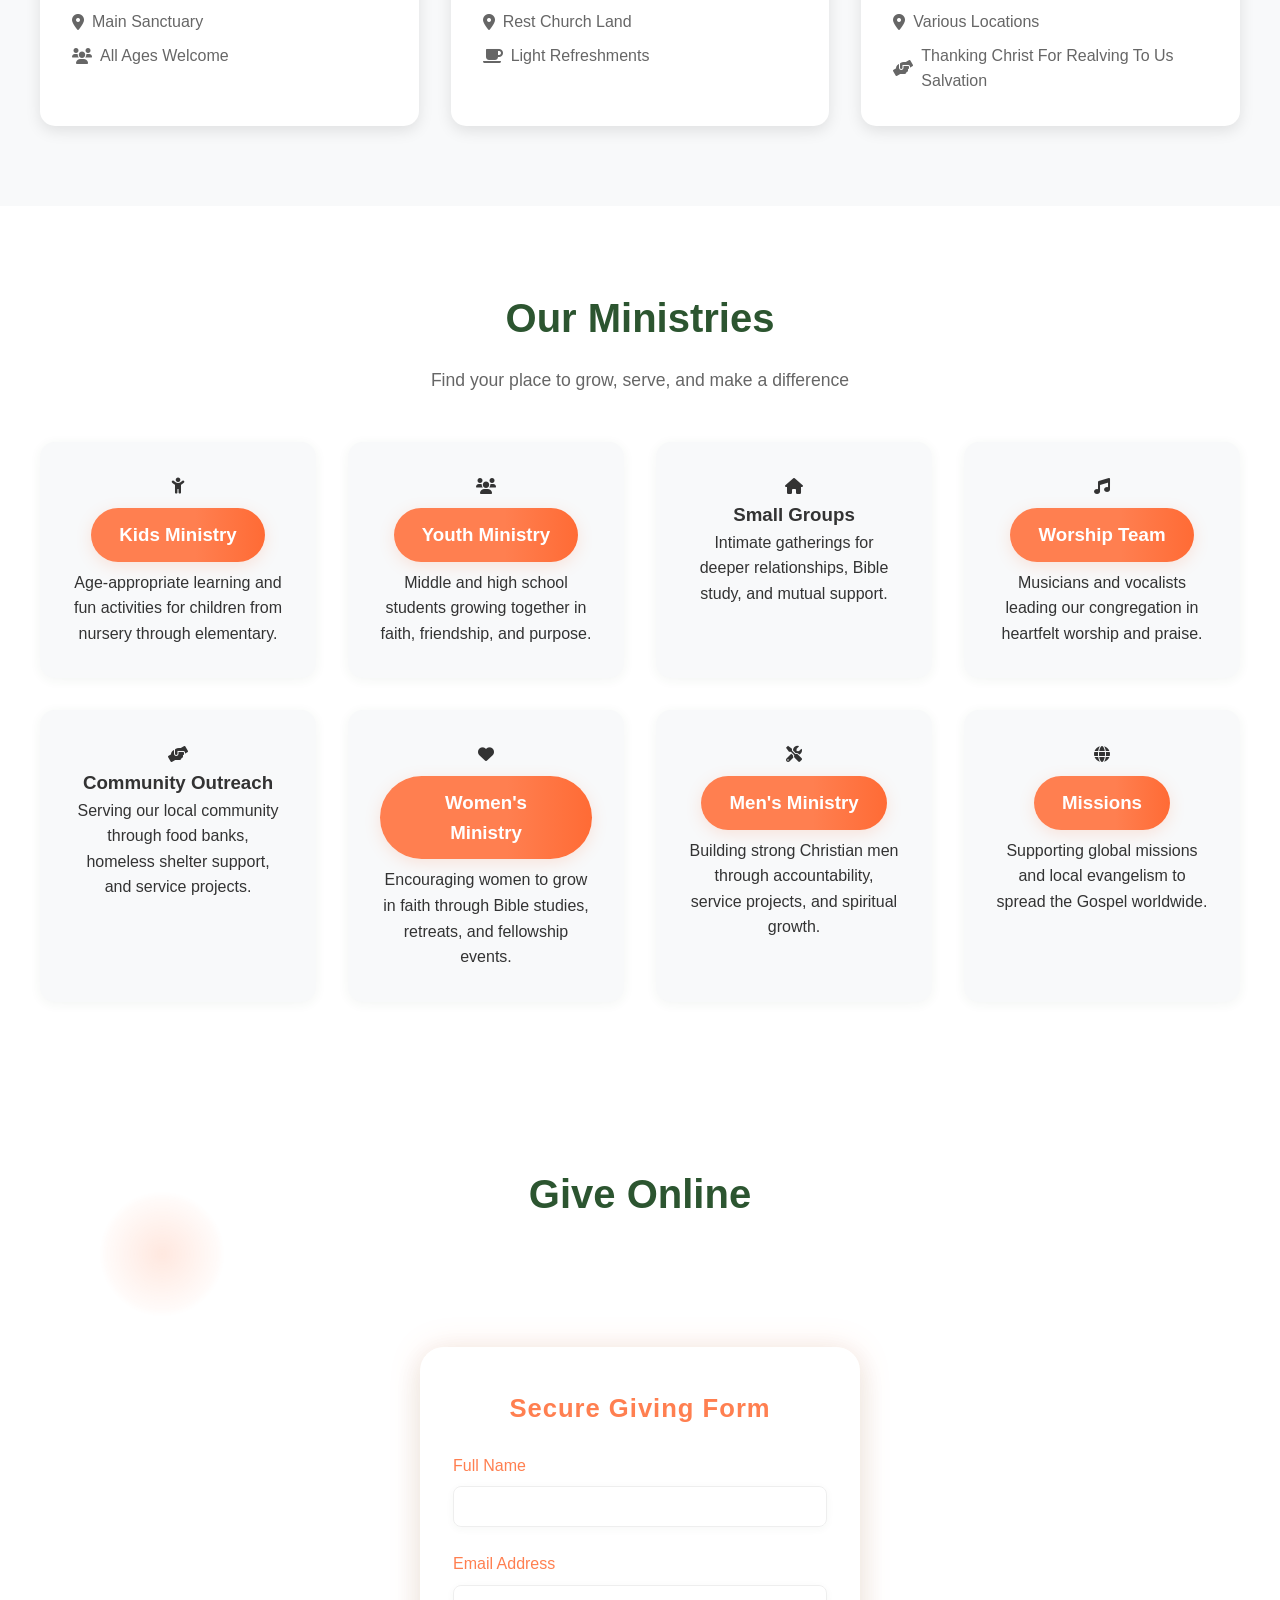
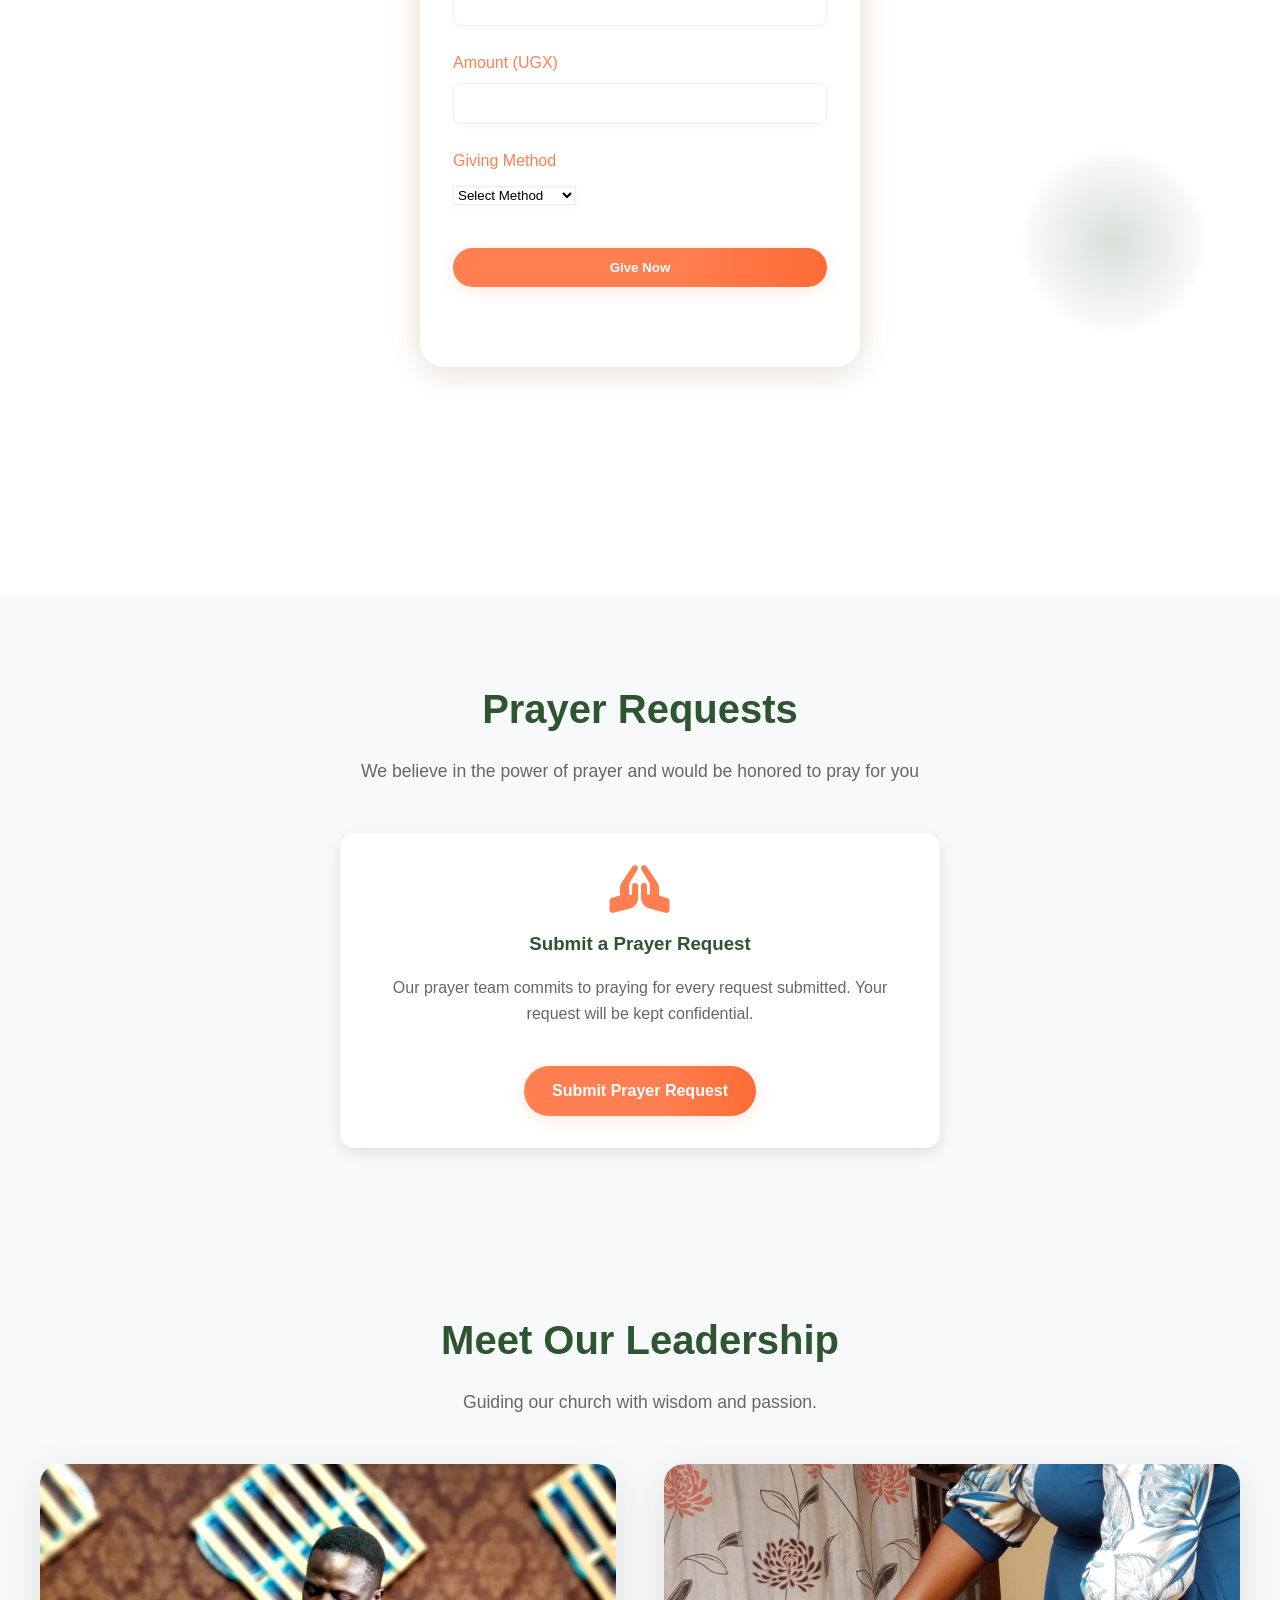
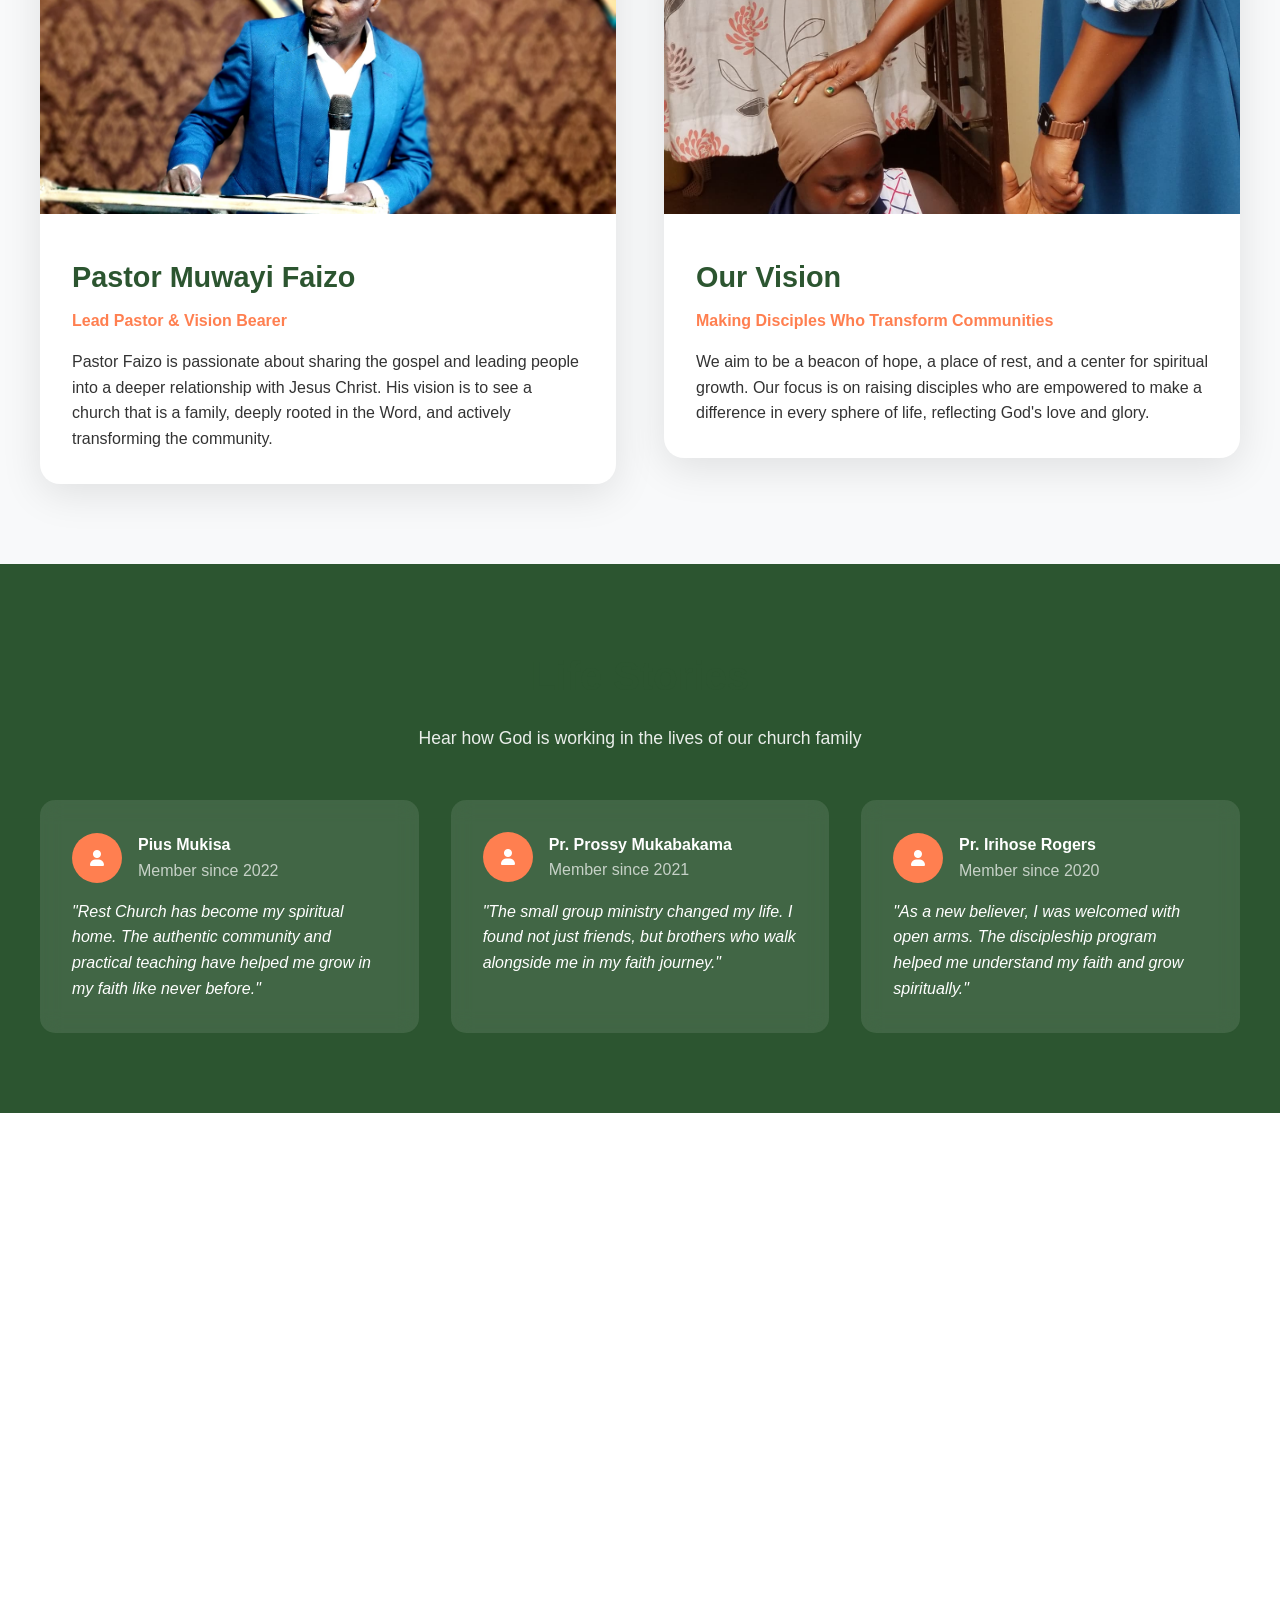
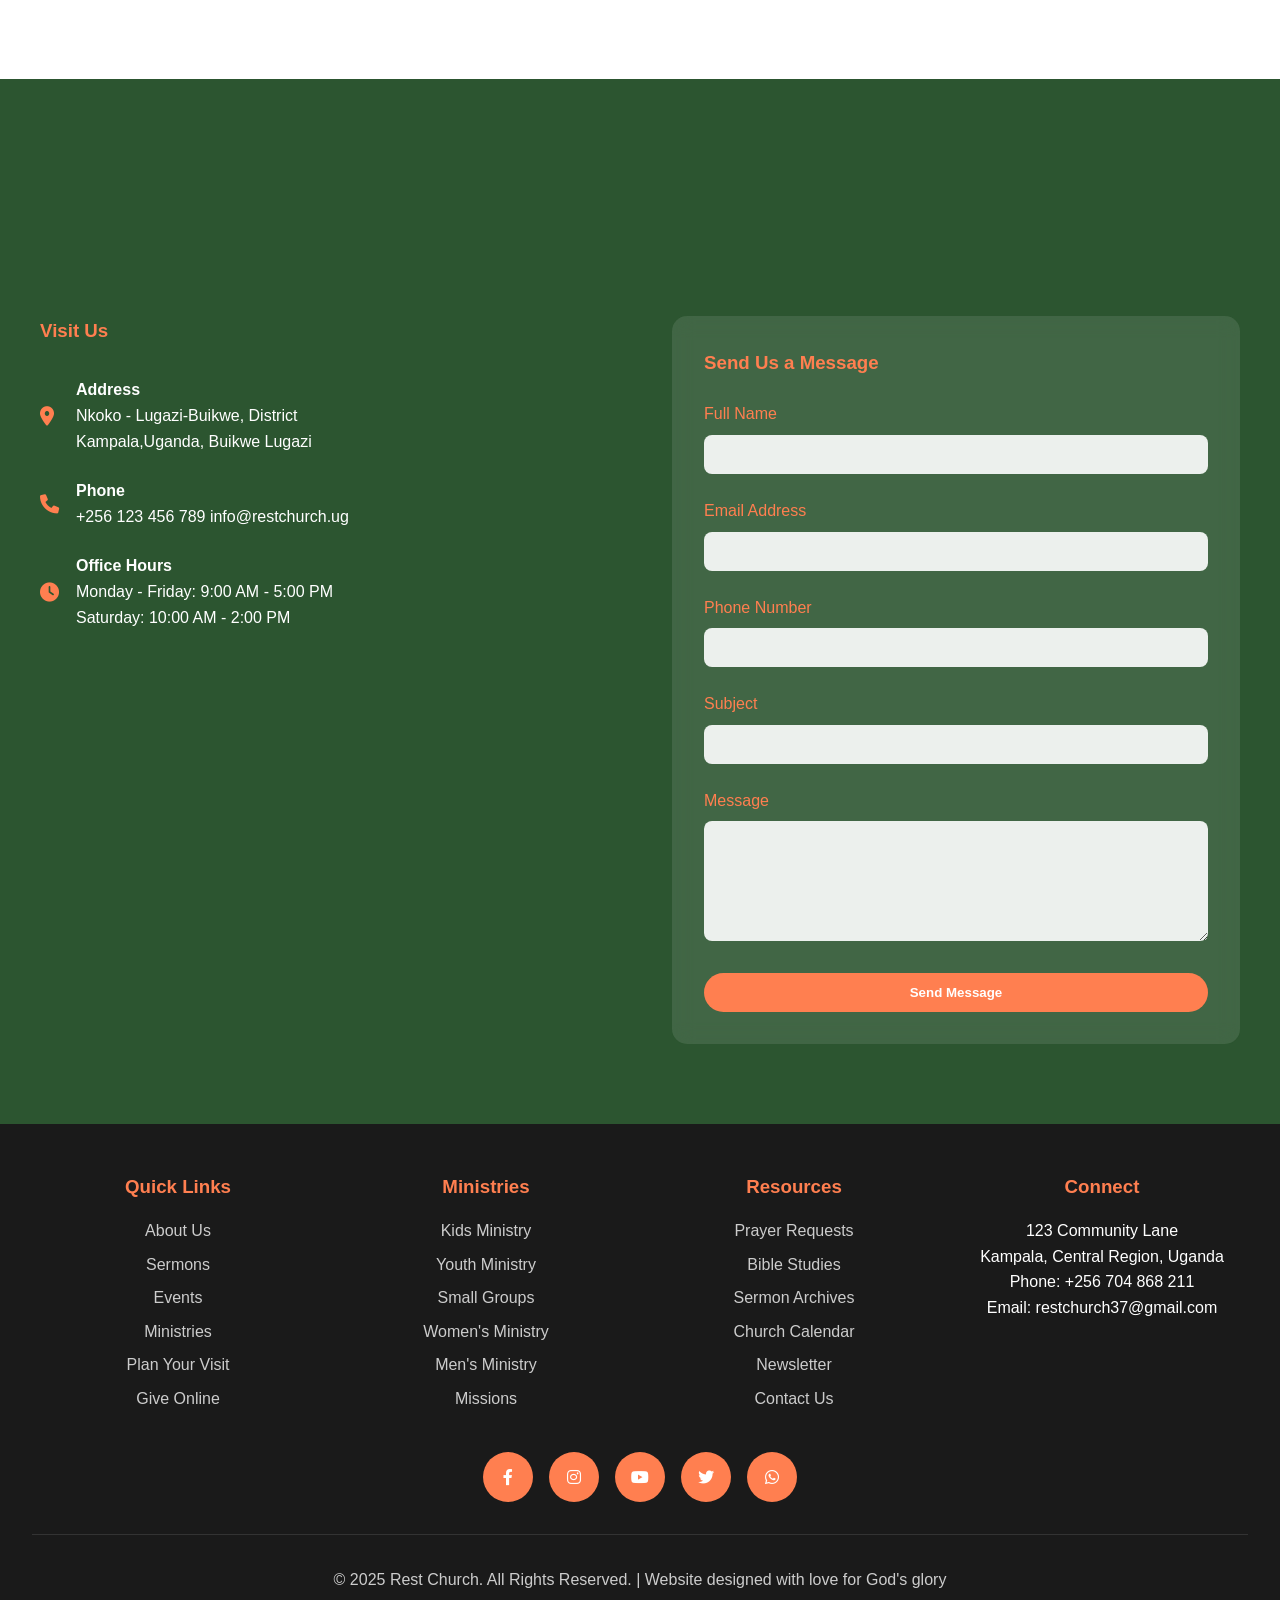
==== commit 8ca8a83d: "restchurch" ====
--- a/index.html
+++ b/index.html
@@ -180,34 +180,25 @@
 
         .cta-button {
             display: inline-block;
-            padding: 15px 30px;
+            padding: 12px 28px;
+            border-radius: 50px;
+            background: #ff7f50;
+            color: #fff;
+            font-weight: 600;
             text-decoration: none;
-            border-radius: 50px;
-            font-weight: 600;
-            transition: all 0.3s ease;
-            border: 2px solid transparent;
+            transition: background 0.3s, transform 0.2s;
+            border: none;
+            margin-top: 0.5rem;
+        }
+
+        .cta-button:hover, .cta-primary:hover {
+            background: #ff6b35;
+            color: #fff;
+            transform: translateY(-2px) scale(1.03);
         }
 
         .cta-primary {
-            background: #ff7f50;
-            color: white;
-        }
-
-        .cta-primary:hover {
-            background: #ff6b35;
-            transform: translateY(-2px);
-            box-shadow: 0 10px 20px rgba(255, 127, 80, 0.3);
-        }
-
-        .cta-secondary {
-            background: transparent;
-            color: white;
-            border-color: white;
-        }
-
-        .cta-secondary:hover {
-            background: white;
-            color: #667eea;
+            background: linear-gradient(90deg, #ff7f50 60%, #ff6b35 100%);
         }
 
         /* Service Times Banner */
@@ -484,19 +475,20 @@
             padding: 2rem;
             border-radius: 15px;
             background: #f8f9fa;
-            transition: all 0.3s ease;
+            transition: transform 0.35s cubic-bezier(.77,0,.18,1), box-shadow 0.3s;
+            box-shadow: 0 2px 12px rgba(44,85,48,0.06);
+            will-change: transform;
         }
 
         .ministry-card:hover {
             background: white;
-            box-shadow: 0 10px 30px rgba(0,0,0,0.1);
-            transform: translateY(-5px);
-        }
-
-        .ministry-card i {
-            font-size: 3rem;
-            color: #ff7f50;
-            margin-bottom: 1rem;
+            box-shadow: 0 10px 30px rgba(0,0,0,0.13), 0 2px 12px rgba(44,85,48,0.08);
+            transform: scale(1.07) rotate(-2deg);
+            z-index: 2;
+        }
+
+        .ministry-card:active {
+            transform: scale(0.97) rotate(0deg);
         }
 
         /* Contact Section */
@@ -759,7 +751,6 @@
             display: inline-block;
             width: 10px;
             height: 10px;
-            background: white;
             border-radius: 50%;
             margin-right: 10px;
             animation: pulse 1s infinite;
@@ -877,6 +868,99 @@
                 max-height: 48px;
             }
         }
+        .give-section {
+    position: relative;
+    min-height: 700px;
+    background: linear-gradient(135deg, #667eea 0%, #764ba2 60%, #ff7f50 100%);
+    background-blend-mode: overlay;
+    color: white;
+    overflow: hidden;
+    z-index: 1;
+}
+.give-bg-shapes {
+    position: absolute;
+    top: 0; left: 0; width: 100%; height: 100%;
+    z-index: 1;
+    pointer-events: none;
+}
+.shape {
+    position: absolute;
+    border-radius: 50%;
+    opacity: 0.18;
+    filter: blur(2px);
+    animation: float 8s ease-in-out infinite alternate;
+}
+.shape1 {
+    width: 120px; height: 120px;
+    background: radial-gradient(circle, #ff7f50 0%, #ff7f5000 80%);
+    top: 10%; left: 8%;
+    animation-delay: 0s;
+}
+.shape2 {
+    width: 180px; height: 180px;
+    background: radial-gradient(circle, #2c5530 0%, #2c553000 80%);
+    top: 60%; left: 80%;
+    animation-delay: 2s;
+}
+.shape3 {
+    width: 90px; height: 90px;
+    background: radial-gradient(circle, #fff 0%, #fff0 80%);
+    top: 75%; left: 20%;
+    animation-delay: 4s;
+}
+@keyframes float {
+    0% { transform: translateY(0) scale(1);}
+    100% { transform: translateY(-30px) scale(1.1);}
+}
+.give-form-wrapper {
+    position: relative;
+    z-index: 2;
+    background: rgba(255,255,255,0.13);
+    box-shadow: 0 8px 32px rgba(44,85,48,0.15), 0 0 0 8px rgba(255,127,80,0.08);
+    border: 1.5px solid rgba(255,255,255,0.18);
+    backdrop-filter: blur(12px);
+    padding: 2.5rem 2rem;
+    border-radius: 24px;
+    max-width: 440px;
+    margin: 0 auto;
+    transition: box-shadow 0.3s;
+    /* Add a subtle glow */
+    box-shadow: 0 0 32px 0 rgba(255,127,80,0.15), 0 8px 32px rgba(44,85,48,0.10);
+}
+.give-form h3 {
+    text-align: center;
+    font-size: 1.6rem;
+    color: #ff7f50;
+    margin-bottom: 1.5rem;
+    letter-spacing: 1px;
+}
+.give-form input,
+.give-form select {
+    background: rgba(255,255,255,0.97);
+    border: 1.5px solid #eee;
+    box-shadow: 0 2px 8px rgba(44,85,48,0.04);
+    transition: border 0.2s;
+}
+.give-form input:focus,
+.give-form select:focus {
+    border: 1.5px solid #ff7f50;
+    outline: none;
+}
+.cta-button.cta-primary {
+    background: linear-gradient(90deg, #ff7f50 60%, #ff6b35 100%);
+    box-shadow: 0 4px 16px rgba(255,127,80,0.18);
+    border: none;
+}
+.cta-button.cta-primary:hover {
+    background: linear-gradient(90deg, #ff6b35 60%, #ff7f50 100%);
+    box-shadow: 0 8px 32px rgba(255,127,80,0.22);
+}
+@media (max-width: 600px) {
+    .give-form-wrapper {
+        padding: 1.2rem 0.5rem;
+        max-width: 98vw;
+    }
+}
     </style>
 </head>
 <body>
@@ -992,9 +1076,9 @@
 
                 <!-- Featured Sermon -->
                 <div class="sermon-featured fade-in">
-                    <a href="https://www.youtube.com/watch?v=your_video_id" target="_blank" class="sermon-video-link">
+                    <a href="https://www.youtube.com/watch?v=OcOB3TEjjA8" target="_blank" class="sermon-video-link">
                         <div class="sermon-video">
-                            <img src="images/WhatsApp Image 2025-06-12 at 11.52.52_f7731583.jpg" alt="Finding Peace in Troubled Times" style="width:100%; height:100%; object-fit:cover;">
+                            <img src="images/image-sum34.jpg" alt="Finding Peace in Troubled Times" style="width:100%; height:100%; object-fit:cover;">
                             <div class="play-icon-overlay">
                                 <i class="fas fa-play-circle" style="font-size: 5rem; color: white; opacity: 0.8;"></i>
                             </div>
@@ -1004,7 +1088,7 @@
                         <h3>On Covenant </h3>
                         <p>Pastor Muwayi Faizo • December 15, 2024</p>
                         <p>Discover how God's peace can guard your heart and mind, even in life's most challenging seasons.</p>
-                        <a href="https://www.youtube.com/watch?v=your_video_id" target="_blank" class="cta-button cta-primary" style="margin-top: 1rem;">Watch Now</a>
+                        <a href="https://www.youtube.com/watch?v=OcOB3TEjjA8" target="_blank" class="cta-button cta-primary" style="margin-top: 1rem;">Watch Now</a>
                     </div>
                 </div>
 
@@ -1090,8 +1174,8 @@
                             <h3>New Year's Prayer Night</h3>
                             <p>Start the new year with prayer, worship, and setting spiritual goals together.</p>
                             <div class="event-meta">
-                                <span><i class="fas fa-clock"></i> 10:00 PM - 12:30 AM</span>
-                                <span><i class="fas fa-map-marker-alt"></i> Fellowship Hall</span>
+                                <span><i class="fas fa-clock"></i>8:00 PM - 12:30 AM</span>
+                                <span><i class="fas fa-map-marker-alt"></i> Rest Church Land </span>
                                 <span><i class="fas fa-coffee"></i> Light Refreshments</span>
                             </div>
                         </div>
@@ -1102,12 +1186,12 @@
                             <div>JAN</div>
                         </div>
                         <div class="event-content">
-                            <h3>Community Service Day</h3>
+                            <h3>Easter Sunday</h3>
                             <p>Partner with local organizations to serve our community and show God's love in action.</p>
                             <div class="event-meta">
-                                <span><i class="fas fa-clock"></i> 9:00 AM - 3:00 PM</span>
+                                <span><i class="fas fa-clock"></i> 8:00 AM - 12:00 PM</span>
                                 <span><i class="fas fa-map-marker-alt"></i> Various Locations</span>
-                                <span><i class="fas fa-hands-helping"></i> Service Projects</span>
+                                <span><i class="fas fa-hands-helping"></i> Thanking Christ For Realving To Us Salvation</span>
                             </div>
                         </div>
                     
@@ -1125,12 +1209,18 @@
                 <div class="ministries-grid fade-in">
                     <div class="ministry-card">
                         <i class="fas fa-child"></i>
-                        <h3>Kids Ministry</h3>
+                        <h3>
+        <a href="kids-ministry.html" class="cta-button cta-primary" style="display:inline-block;margin-bottom:0.5rem;">Kids Ministry</a>
+    </h3>
                         <p>Age-appropriate learning and fun activities for children from nursery through elementary.</p>
                     </div>
                     <div class="ministry-card">
                         <i class="fas fa-users"></i>
-                        <h3>Youth Ministry</h3>
+                        <h3>
+        <a href="youth-ministry.html" class="cta-button cta-primary" style="display:inline-block;margin-bottom:0.5rem;">
+            Youth Ministry
+        </a>
+    </h3>
                         <p>Middle and high school students growing together in faith, friendship, and purpose.</p>
                     </div>
                     <div class="ministry-card">
@@ -1140,7 +1230,11 @@
                     </div>
                     <div class="ministry-card">
                         <i class="fas fa-music"></i>
-                        <h3>Worship Team</h3>
+                        <h3>
+        <a href="worship-team.html" class="cta-button cta-primary" style="display:inline-block;margin-bottom:0.5rem;">
+            Worship Team
+        </a>
+    </h3>
                         <p>Musicians and vocalists leading our congregation in heartfelt worship and praise.</p>
                     </div>
                     <div class="ministry-card">
@@ -1150,17 +1244,29 @@
                     </div>
                     <div class="ministry-card">
                         <i class="fas fa-heart"></i>
-                        <h3>Women's Ministry</h3>
+                        <h3>
+        <a href="womens-ministry.html" class="cta-button cta-primary" style="display:inline-block;margin-bottom:0.5rem;">
+            Women's Ministry
+        </a>
+    </h3>
                         <p>Encouraging women to grow in faith through Bible studies, retreats, and fellowship events.</p>
                     </div>
                     <div class="ministry-card">
                         <i class="fas fa-tools"></i>
-                        <h3>Men's Ministry</h3>
+                        <h3>
+        <a href="mens-ministry.html" class="cta-button cta-primary" style="display:inline-block;margin-bottom:0.5rem;">
+            Men's Ministry
+        </a>
+    </h3>
                         <p>Building strong Christian men through accountability, service projects, and spiritual growth.</p>
                     </div>
                     <div class="ministry-card">
                         <i class="fas fa-globe"></i>
-                        <h3>Missions</h3>
+                        <h3>
+        <a href="missions.html" class="cta-button cta-primary" style="display:inline-block;margin-bottom:0.5rem;">
+            Missions
+        </a>
+    </h3>
                         <p>Supporting global missions and local evangelism to spread the Gospel worldwide.</p>
                     </div>
                 </div>
@@ -1168,35 +1274,73 @@
         </section>
 
         <!-- Giving Section -->
-        <section class="section" style="background: linear-gradient(135deg, #667eea 0%, #764ba2 100%); color: white;">
-            <div class="container">
+        <section id="give" class="section give-section" style="background: none; color: white; position: relative; overflow: hidden;">
+    <!-- Decorative SVG wave top -->
+    <div style="position: absolute; top: 0; left: 0; width: 100%; z-index: 1; pointer-events: none;">
+        <svg viewBox="0 0 1440 120" fill="none" xmlns="http://www.w3.org/2000/svg" style="width:100%;height:80px;display:block;">
+            <path fill="#fff" fill-opacity="0.18" d="M0,80 C360,160 1080,0 1440,80 L1440,0 L0,0 Z"></path>
+        </svg>
+    </div>
+    <!-- Animated floating shapes -->
+    <div class="give-bg-shapes">
+        <span class="shape shape1"></span>
+        <span class="shape shape2"></span>
+        <span class="shape shape3"></span>
+    </div>
+    <div class="container" style="position: relative; z-index: 2;">
                 <div class="section-title fade-in" style="color: white;">
                     <h2>Give Online</h2>
                     <p style="color: rgba(255,255,255,0.9);">Your generosity helps us fulfill our mission to make disciples and serve our community</p>
                 </div>
-                <div style="text-align: center;">
-                    <div style="background: rgba(255,255,255,0.1); backdrop-filter: blur(10px); padding: 3rem; border-radius: 20px; max-width: 600px; margin: 0 auto;">
-                        <h3 style="margin-bottom: 1.5rem; color: #ff7f50;">Ways to Give</h3>
-                        <div style="display: grid; grid-template-columns: repeat(auto-fit, minmax(150px, 1fr)); gap: 1.5rem; margin-bottom: 2rem;">
-                            <div style="text-align: center;">
-                                <i class="fas fa-credit-card" style="font-size: 2rem; color: #ff7f50; margin-bottom: 0.5rem;"></i>
-                                <p>Online Giving</p>
-                            </div>
-                            <div style="text-align: center;">
-                                <i class="fas fa-mobile-alt" style="font-size: 2rem; color: #ff7f50; margin-bottom: 0.5rem;"></i>
-                                <p>Text to Give</p>
-                            </div>
-                            <div style="text-align: center;">
-                                <i class="fas fa-envelope" style="font-size: 2rem; color: #ff7f50; margin-bottom: 0.5rem;"></i>
-                                <p>Mail Check</p>
-                            </div>
-                        </div>
-                        <a href="#" class="cta-button cta-primary" style="display: inline-block; margin-bottom: 1rem;">Give Now</a>
-                        <p style="font-size: 0.9rem; opacity: 0.8;">All donations are secure and tax-deductible</p>
-                    </div>
-                </div>
-            </div>
-        </section>
+                <div class="give-form-wrapper fade-in" id="give-form-wrapper">
+                    <form id="giveForm" class="give-form">
+                        <h3 style="margin-bottom: 1.5rem; color: #ff7f50;">Secure Giving Form</h3>
+                        <div class="form-group">
+                            <label for="giverName">Full Name</label>
+                            <input type="text" id="giverName" name="giverName" required>
+                        </div>
+                        <div class="form-group">
+                            <label for="giverEmail">Email Address</label>
+                            <input type="email" id="giverEmail" name="giverEmail" required>
+                        </div>
+                        <div class="form-group">
+                            <label for="amount">Amount (UGX)</label>
+                            <input type="number" id="amount" name="amount" min="1000" step="100" required>
+                        </div>
+                        <div class="form-group">
+                            <label for="method">Giving Method</label>
+                            <select id="method" name="method" required>
+                                <option value="">Select Method</option>
+                                <option value="Mobile Money">Mobile Money</option>
+                                <option value="Bank Transfer">Bank Transfer</option>
+                                <option value="Cash">Cash (In Person)</option>
+                            </select>
+                        </div>
+                        <button type="submit" class="cta-button cta-primary" style="width:100%;margin-top:1rem;">Give Now</button>
+                        <p style="font-size: 0.9rem; opacity: 0.8; margin-top:1rem;">All donations are secure and confidential.</p>
+                    </form>
+                </div>
+                <div id="give-thankyou" class="fade-in" style="display:none; text-align:center; margin-top:2rem;">
+                    <h3 style="color:#ff7f50;">Thank You for Your Generosity!</h3>
+                    <p>We appreciate your support for Rest Church. God bless you!</p>
+                    <button onclick="resetGiveForm()" class="cta-button cta-secondary" style="margin-top:1rem;">Give Again</button>
+                </div>
+                <div class="give-info" style="margin-top:2rem; text-align:center;">
+                    <h4 style="color:#fff; margin-bottom:0.5rem;">Other Ways to Give</h4>
+                    <p style="color:rgba(255,255,255,0.8);margin-bottom:0.5rem;">
+                        <strong>Mobile Money:</strong> 0757885829 (MTN) / 0740998393 (Airtel)<br>
+                        <strong>Bank:</strong> Rest Church, Stanbic Bank, Acc: ---Still In process<br>
+                        <strong>In Person:</strong> During any service or at the church office
+                    </p>
+                </div>
+            </div>
+    </section>
+    <!-- Decorative SVG wave bottom -->
+    <div style="position: absolute; bottom: 0; left: 0; width: 100%; z-index: 1; pointer-events: none;">
+        <svg viewBox="0 0 1440 120" fill="none" xmlns="http://www.w3.org/2000/svg" style="width:100%;height:80px;display:block;transform:rotate(180deg);">
+            <path fill="#fff" fill-opacity="0.18" d="M0,80 C360,160 1080,0 1440,80 L1440,0 L0,0 Z"></path>
+        </svg>
+    </div>
 
         <!-- Prayer Requests -->
         <section class="section" style="background: #f8f9fa;">
@@ -1226,7 +1370,7 @@
                 <div class="leadership-grid">
                     <div class="leader-card fade-in">
                         <div class="leader-image">
-                            <img src="images/WhatsApp Image 2025-06-12 at 11.52.52_f7731583.jpg"alt="Lead Pastor">
+                            <img src="images/image-sum34.jpg"alt="Lead Pastor">
                         </div>
                         <div class="leader-info">
                             <h3>Pastor Muwayi Faizo</h3>
@@ -1236,7 +1380,7 @@
                     </div>
                     <div class="leader-card fade-in">
                         <div class="leader-image">
-                            <img src="images/WhatsApp Image 2025-06-12 at 11.51.49_d8ef2417.jpg" alt="Our Vision">
+                            <img src="images/imagesum-2.jpg" alt="Our Vision">
                         </div>
                         <div class="leader-info">
                             <h3>Our Vision</h3>
@@ -1259,10 +1403,10 @@
                     <div class="fade-in" style="background: rgba(255,255,255,0.1); padding: 2rem; border-radius: 15px; backdrop-filter: blur(10px);">
                         <div style="display: flex; align-items: center; margin-bottom: 1rem;">
                             <div style="width: 50px; height: 50px; background: #ff7f50; border-radius: 50%; display: flex; align-items: center; justify-content: center; color: white; margin-right: 1rem; overflow: hidden;">
-                                <img src="images/WhatsApp Image 2025-06-12 at 11.52.52_551448d1.jpg" alt="Jennifer Martinez" style="width: 100%; height: 100%; object-fit: cover;">
+                                <i class="fas fa-user"></i>
                             </div>
                             <div>
-                                <h4>Jennifer Martinez</h4>
+                                <h4>Pius Mukisa</h4>
                                 <p style="color: rgba(255,255,255,0.7); margin: 0;">Member since 2022</p>
                             </div>
                         </div>
@@ -1274,7 +1418,7 @@
                                 <i class="fas fa-user"></i>
                             </div>
                             <div>
-                                <h4>David Thompson</h4>
+                                <h4>Pr. Prossy Mukabakama</h4>
                                 <p style="color: rgba(255,255,255,0.7); margin: 0;">Member since 2021</p>
                             </div>
                         </div>
@@ -1286,7 +1430,7 @@
                                 <i class="fas fa-user"></i>
                             </div>
                             <div>
-                                <h4>Lisa Chen</h4>
+                                <h4>Pr. Irihose Rogers</h4>
                                 <p style="color: rgba(255,255,255,0.7); margin: 0;">Member since 2020</p>
                             </div>
                         </div>
@@ -1311,7 +1455,7 @@
                         <img src="images/WhatsApp Image 2025-06-12 at 11.52.52_551448d1.jpg" alt="Gallery Image 2">
                     </div>
                     <div class="gallery-item">
-                        <img src="images/WhatsApp Image 2025-06-12 at 11.52.52_0c332759.jpg" alt="Gallery Image 3">
+                        <img src="images/imagesum-2.jpg" alt="Gallery Image 3">
                     </div>
                     <div class="gallery-item">
                         <img src="images/WhatsApp Image 2025-06-12 at 11.52.51_ea37b096.jpg" alt="Gallery Image 4">
@@ -1334,7 +1478,7 @@
                             <i class="fas fa-map-marker-alt"></i>
                             <div>
                                 <strong>Address</strong><br>
-                                123 Community Lane<br>
+                                Nkoko - Lugazi-Buikwe, District<br>
                                 Kampala,Uganda, Buikwe Lugazi
                             </div>
                         </div>
@@ -1343,12 +1487,6 @@
                             <div>
                                 <strong>Phone</strong><br>
                                 +256 123 456 789
-                            </div>
-                        </div>
-                        <div class="contact-item">
-                            <i class="fas fa-envelope"></i>
-                            <div>
-                                <strong>Email</strong><br>
                                 info@restchurch.ug
                             </div>
                         </div>
@@ -1402,16 +1540,16 @@
                 <a href="#events">Events</a>
                 <a href="#ministries">Ministries</a>
                 <a href="#">Plan Your Visit</a>
-                <a href="#">Give Online</a>
+                <a href="#give-online">Give Online</a>
             </div>
             <div class="footer-section">
                 <h3>Ministries</h3>
-                <a href="#">Kids Ministry</a>
-                <a href="#">Youth Ministry</a>
+                <a href="kids-ministry.html">Kids Ministry</a>
+                <a href="youth-ministry.html">Youth Ministry</a>
                 <a href="#">Small Groups</a>
-                <a href="#">Women's Ministry</a>
-                <a href="#">Men's Ministry</a>
-                <a href="#">Missions</a>
+                <a href="womens-ministry.html">Women's Ministry</a>
+                <a href="mens-ministry.html">Men's Ministry</a>
+                <a href="missions.html">Missions</a>
             </div>
             <div class="footer-section">
                 <h3>Resources</h3>
@@ -1425,7 +1563,7 @@
             <div class="footer-section">
                 <h3>Connect</h3>
                 <p>123 Community Lane<br>Kampala, Central Region, Uganda</p>
-                <p>Phone: +256 123 456 789</p>
+                <p>Phone: +256 704 868 211</p>
                 <p>Email: restchurch37@gmail.com</p>
             </div>
         </div>
@@ -1493,6 +1631,17 @@
         }
     });
 });
-</script>
+
+document.getElementById('giveForm').addEventListener('submit', function(e) {
+    e.preventDefault();
+    document.getElementById('give-form-wrapper').style.display = 'none';
+    document.getElementById('give-thankyou').style.display = 'block';
+});
+function resetGiveForm() {
+    document.getElementById('giveForm').reset();
+    document.getElementById('give-form-wrapper').style.display = 'block';
+    document.getElementById('give-thankyou').style.display = 'none';
+}
+    </script>
 </body>
 </html>
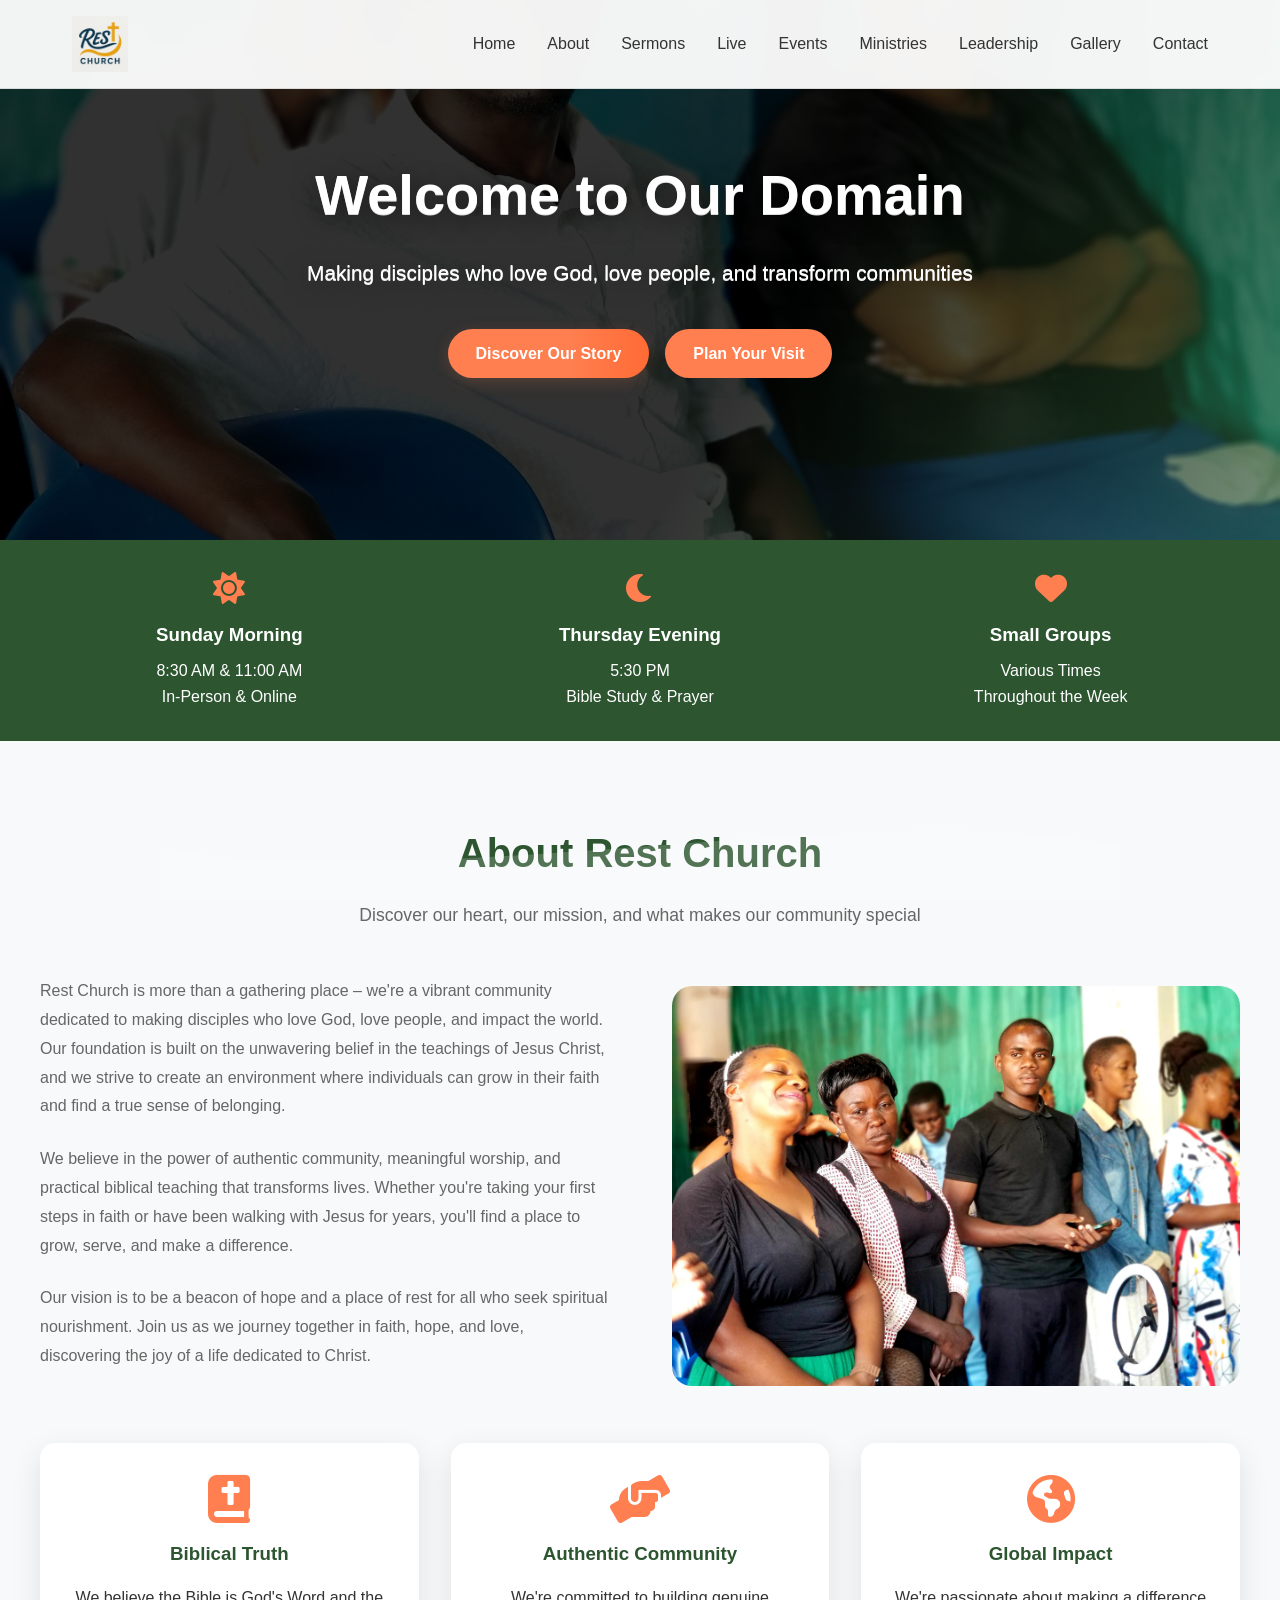
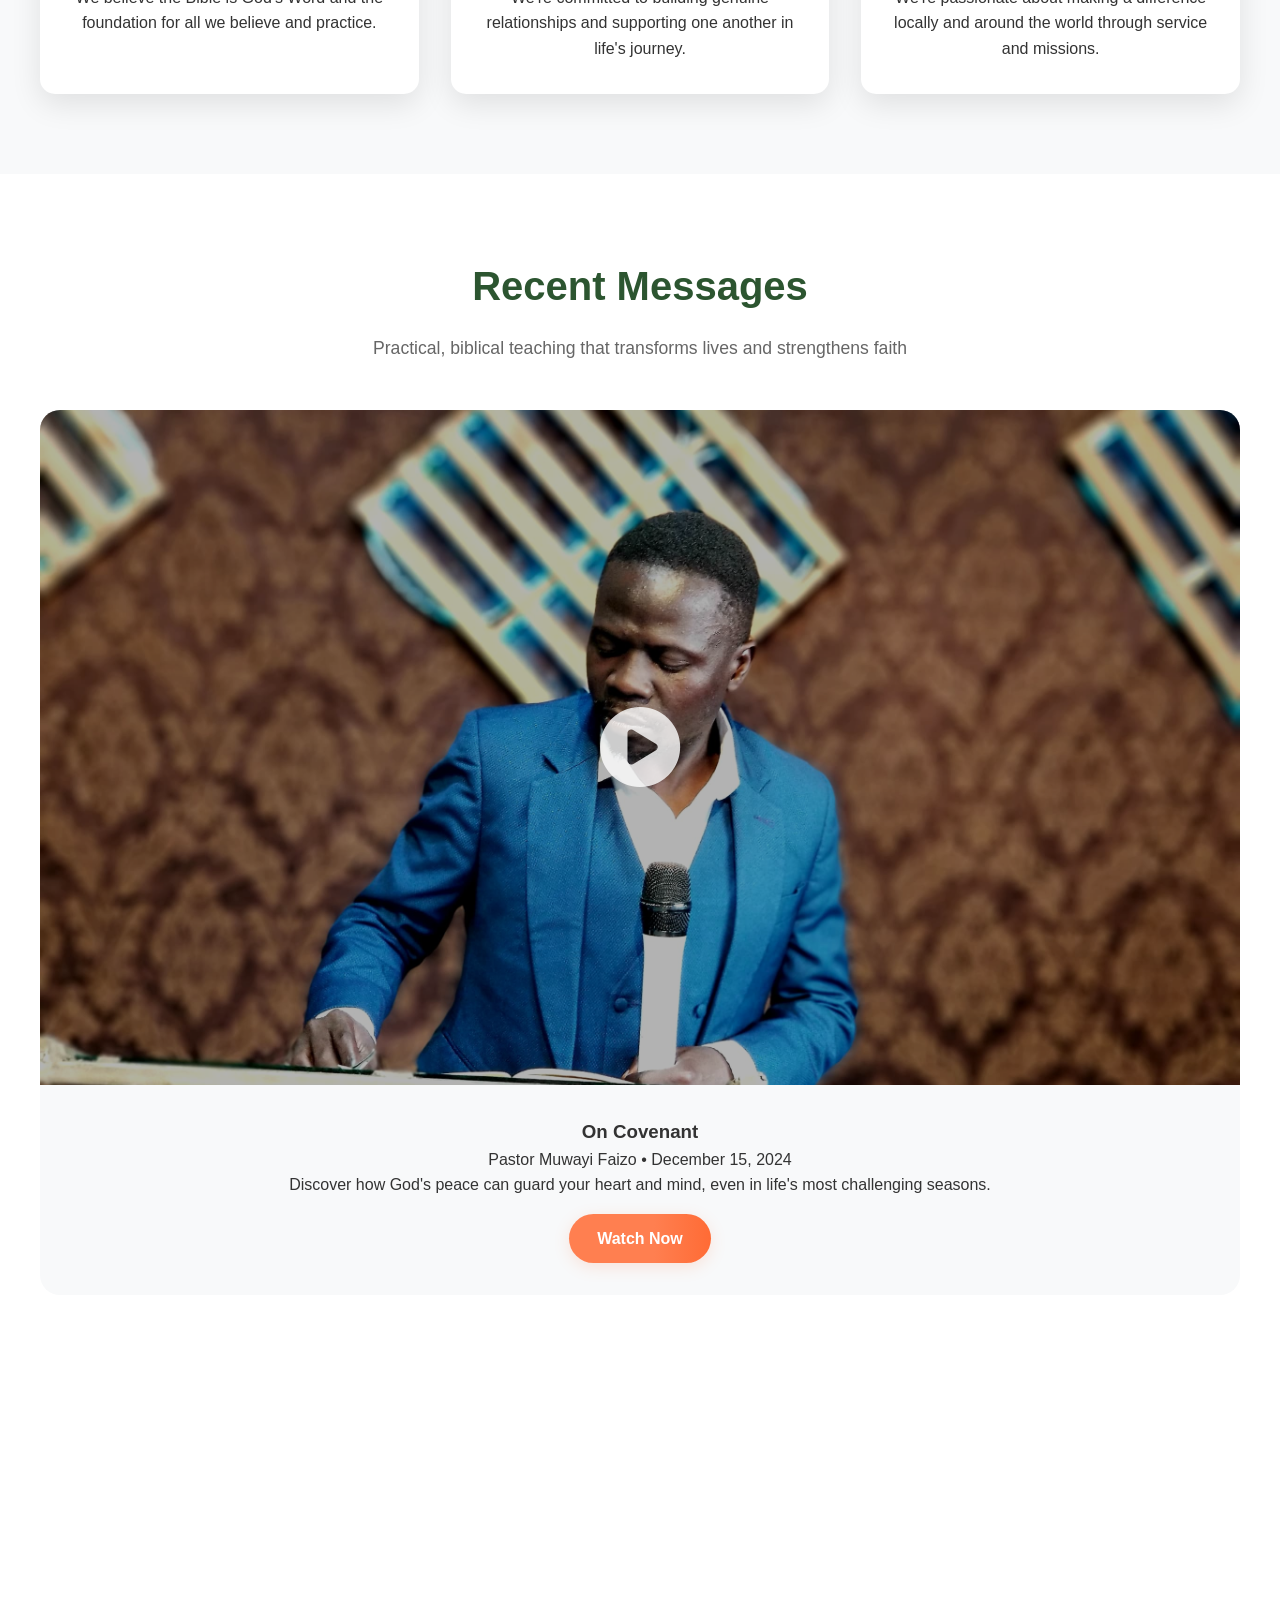
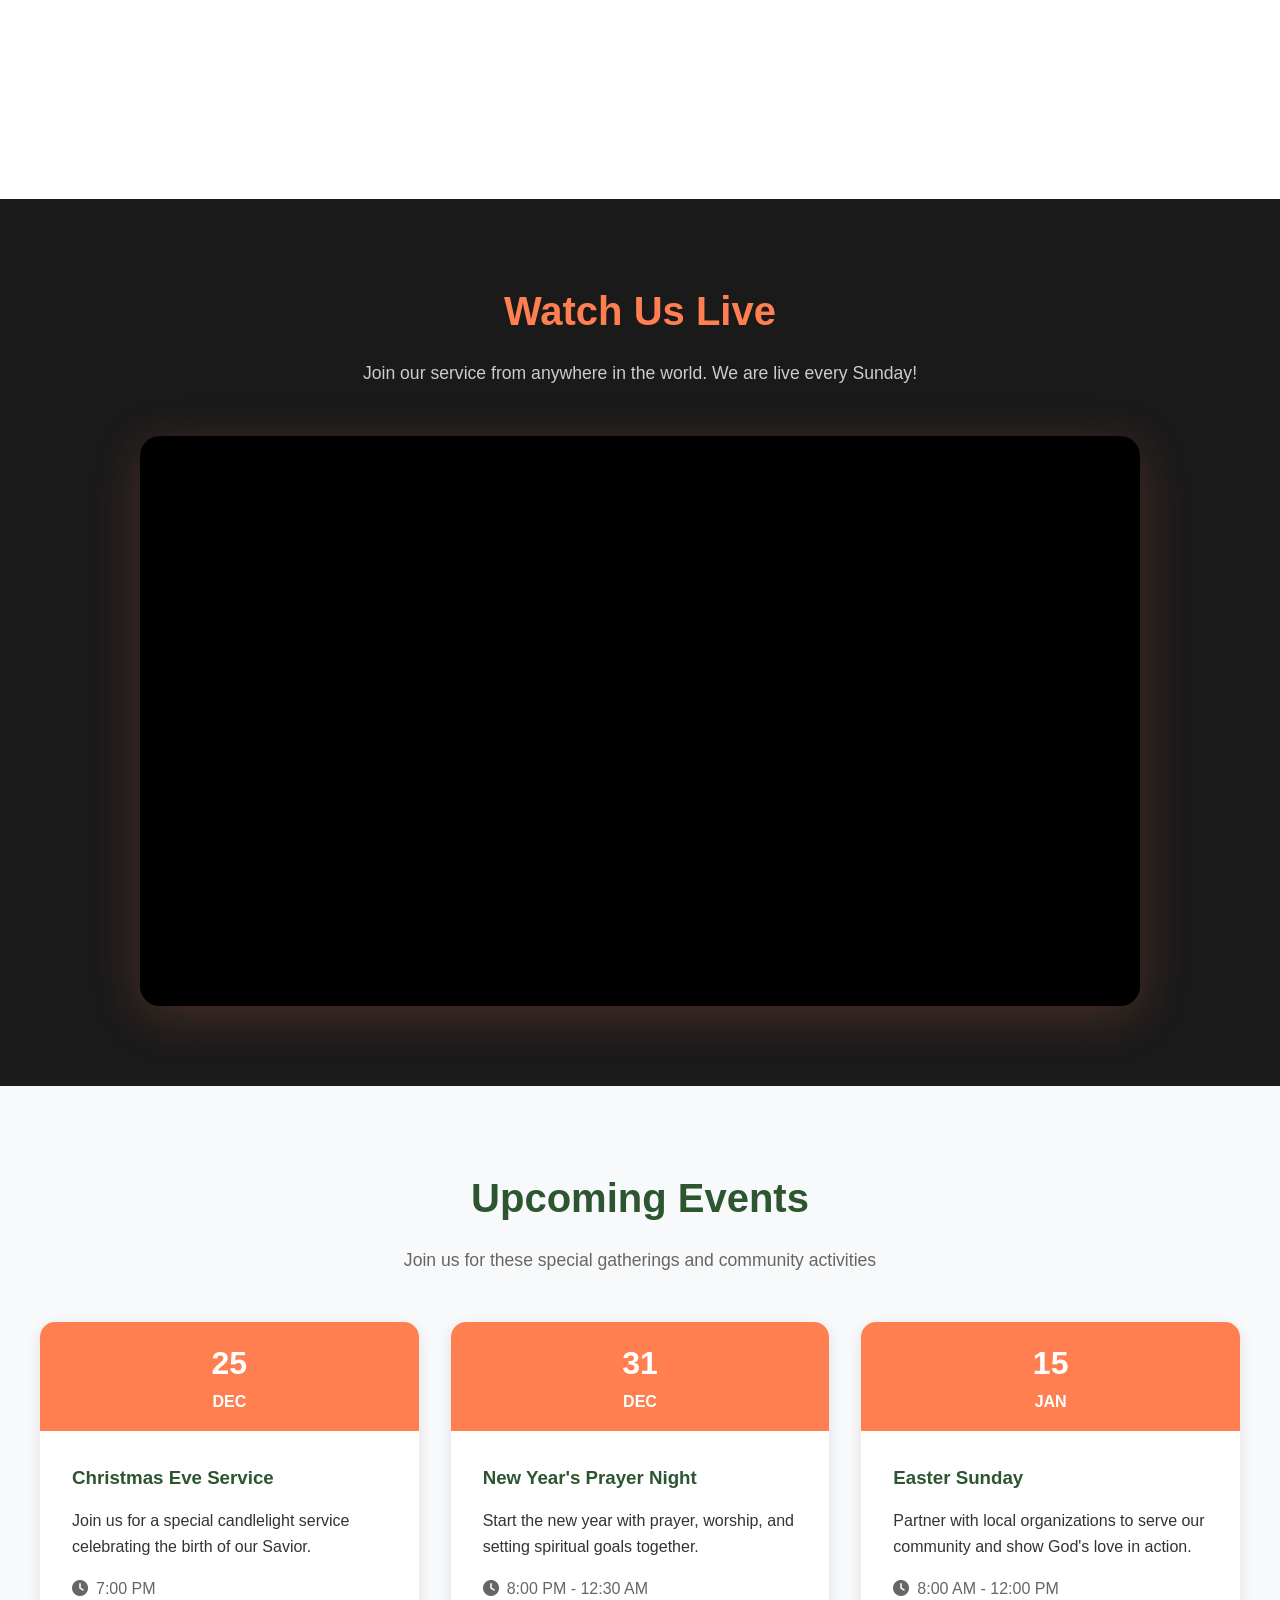
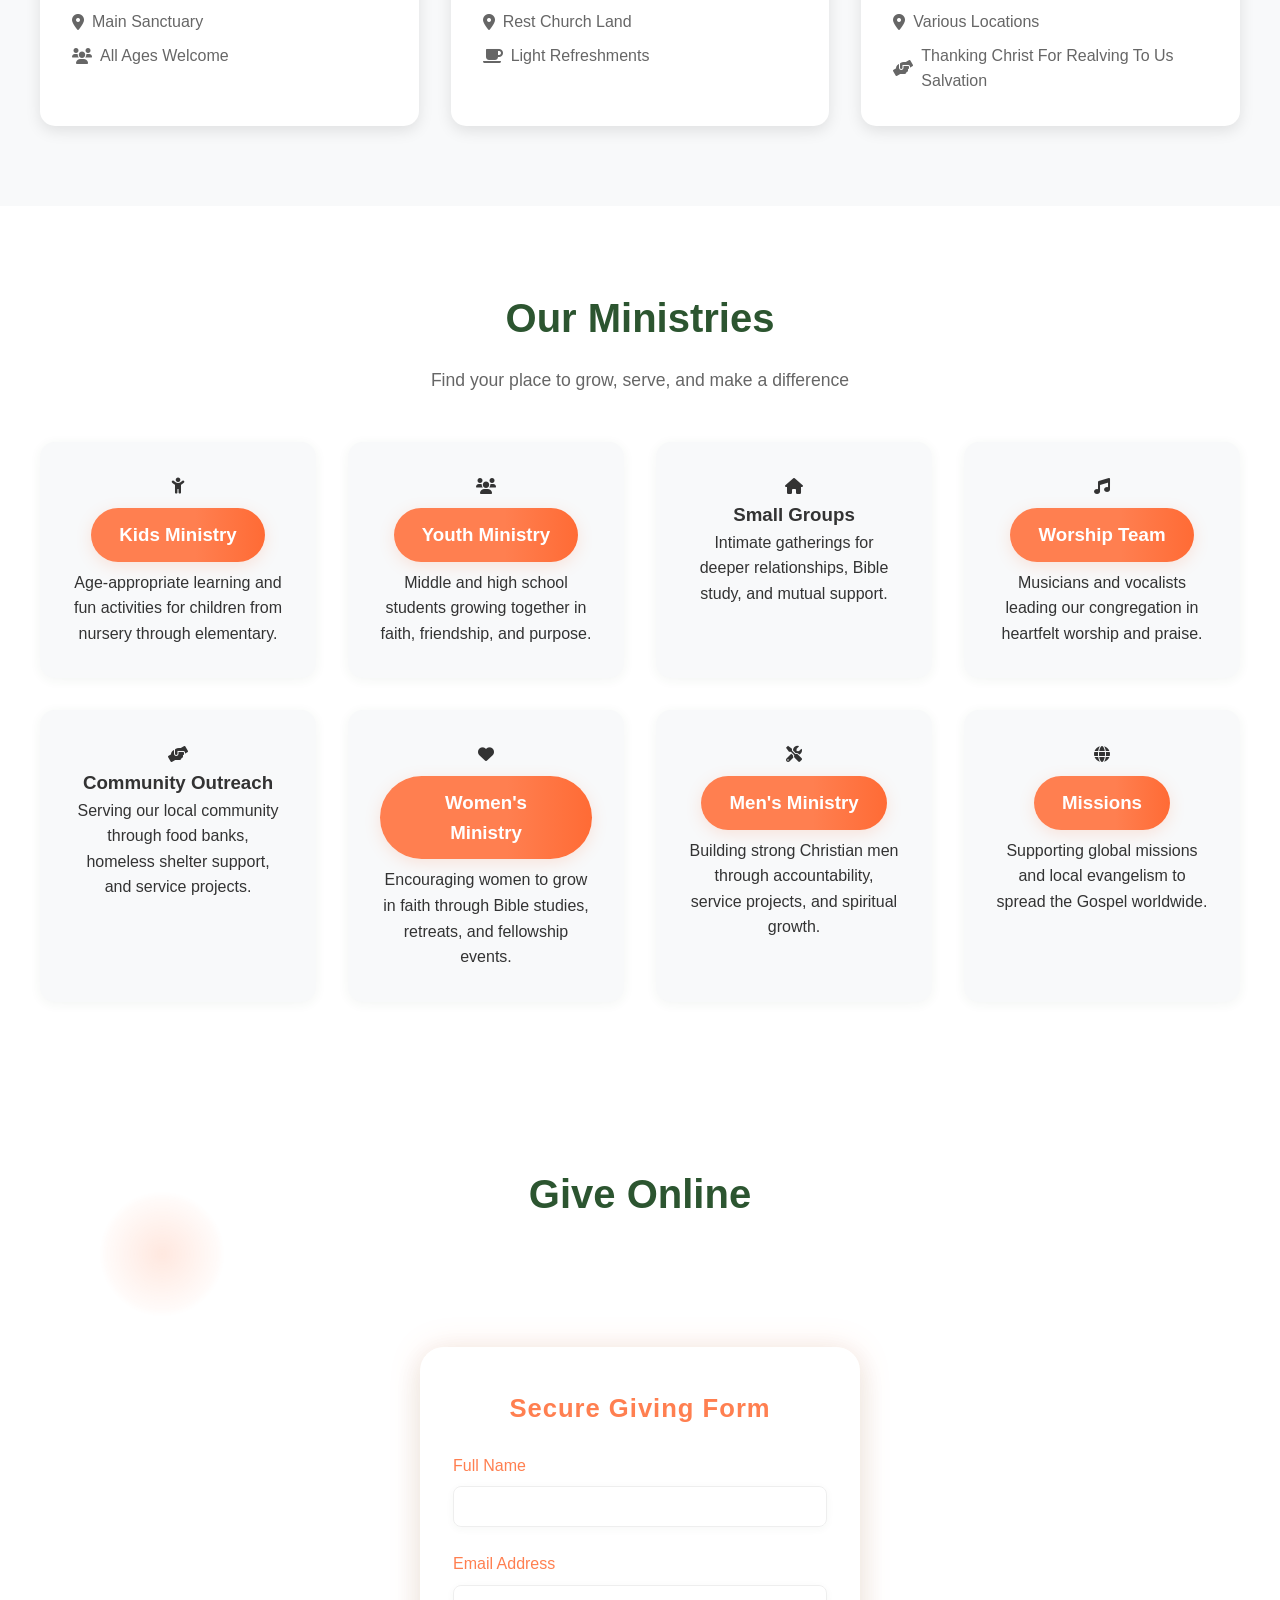
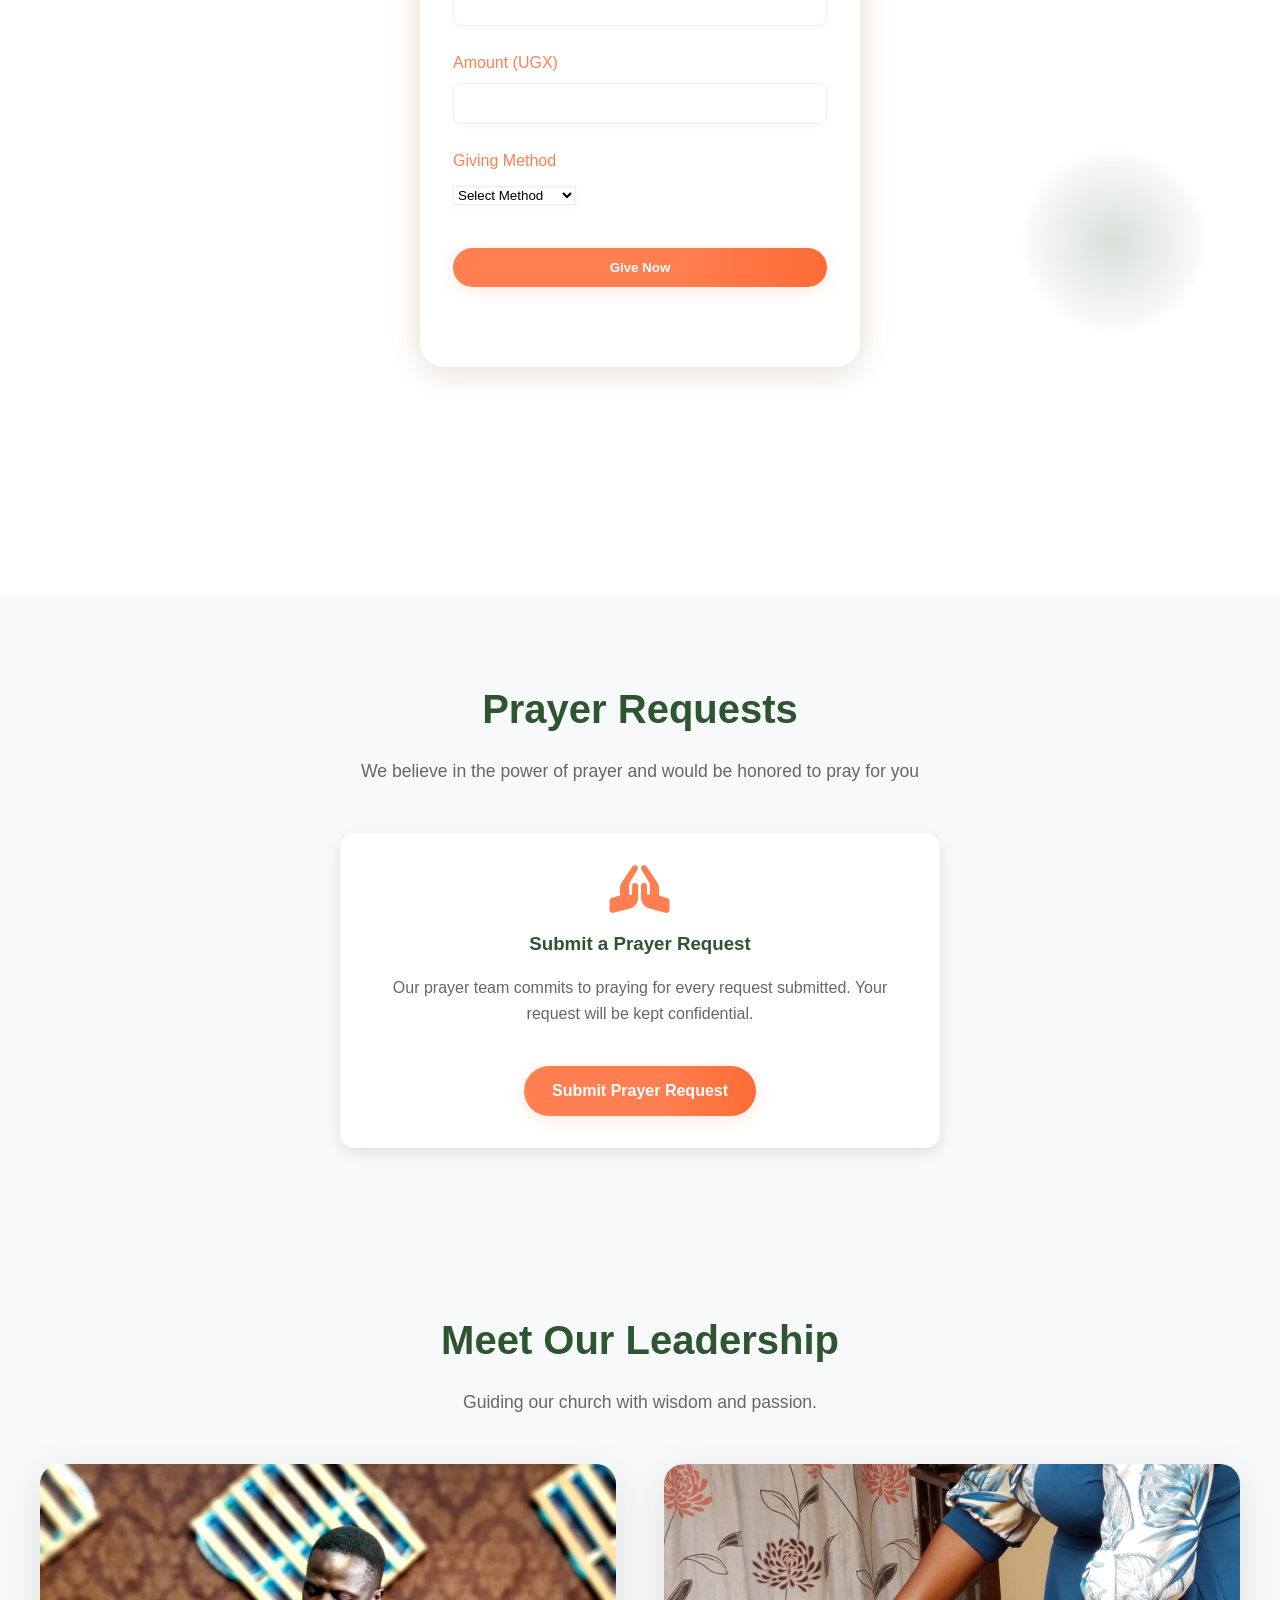
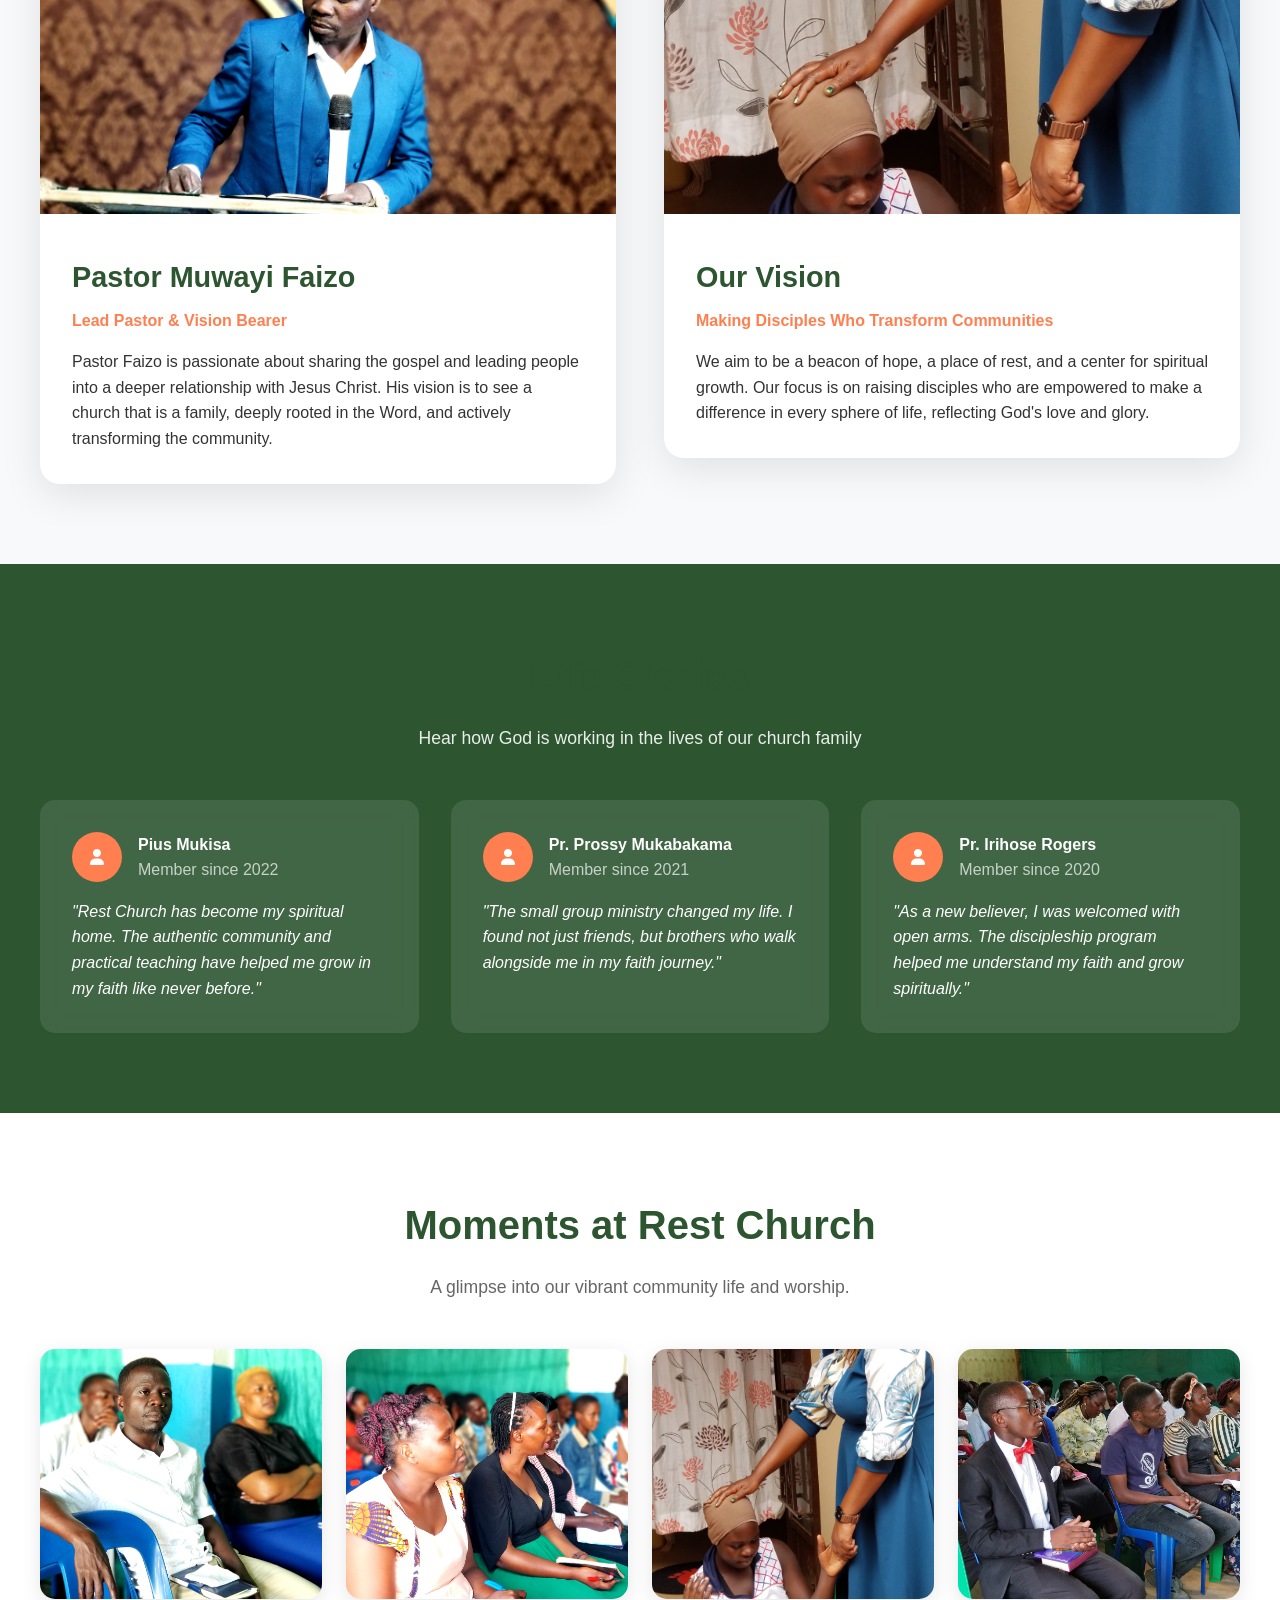
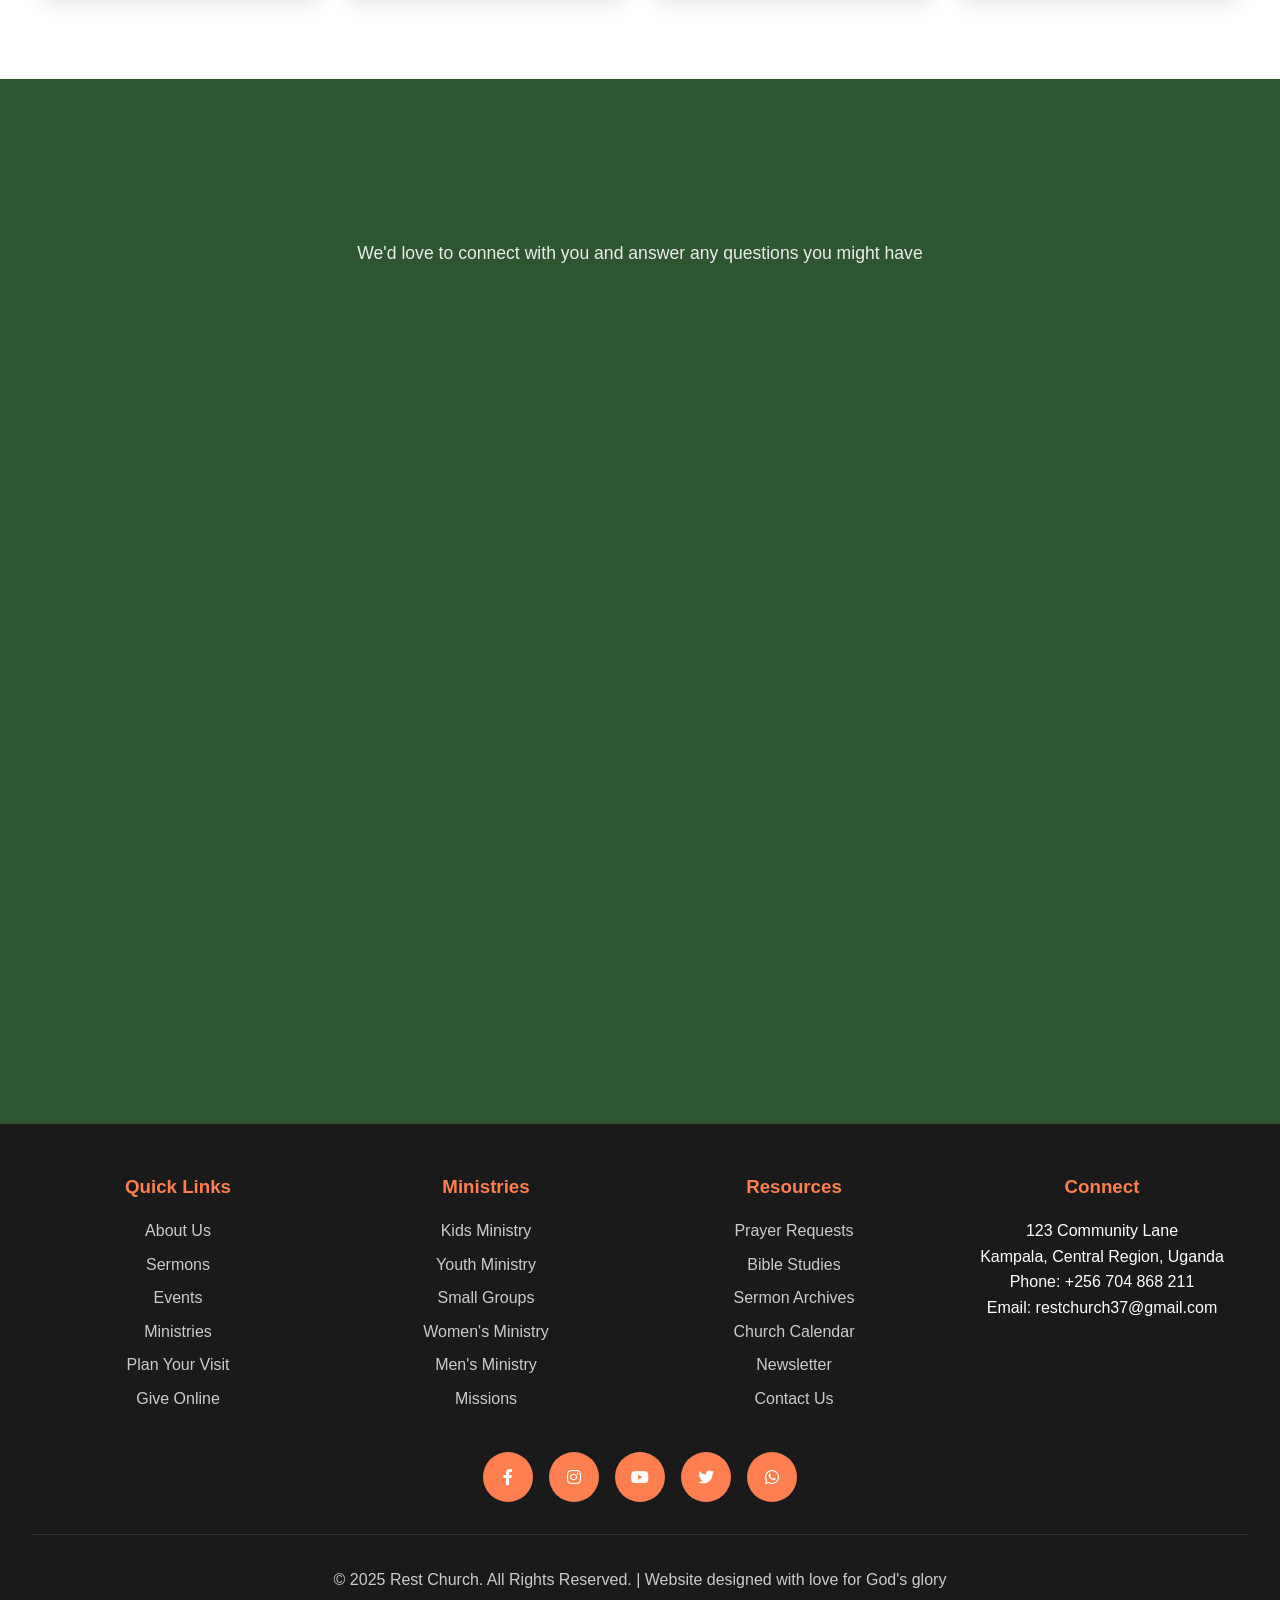
==== commit 11eaa882: "restchurch" ====
--- a/index.html
+++ b/index.html
@@ -478,6 +478,22 @@
             transition: transform 0.35s cubic-bezier(.77,0,.18,1), box-shadow 0.3s;
             box-shadow: 0 2px 12px rgba(44,85,48,0.06);
             will-change: transform;
+            animation: ministryZoom 2.2s ease-in-out infinite alternate;
+        }
+
+        @keyframes ministryZoom {
+            0% {
+                transform: scale(1);
+                box-shadow: 0 2px 12px rgba(44,85,48,0.06);
+            }
+            50% {
+                transform: scale(1.08) rotate(-2deg);
+                box-shadow: 0 10px 30px rgba(0,0,0,0.13), 0 2px 12px rgba(44,85,48,0.08);
+            }
+            100% {
+                transform: scale(1);
+                box-shadow: 0 2px 12px rgba(44,85,48,0.06);
+            }
         }
 
         .ministry-card:hover {
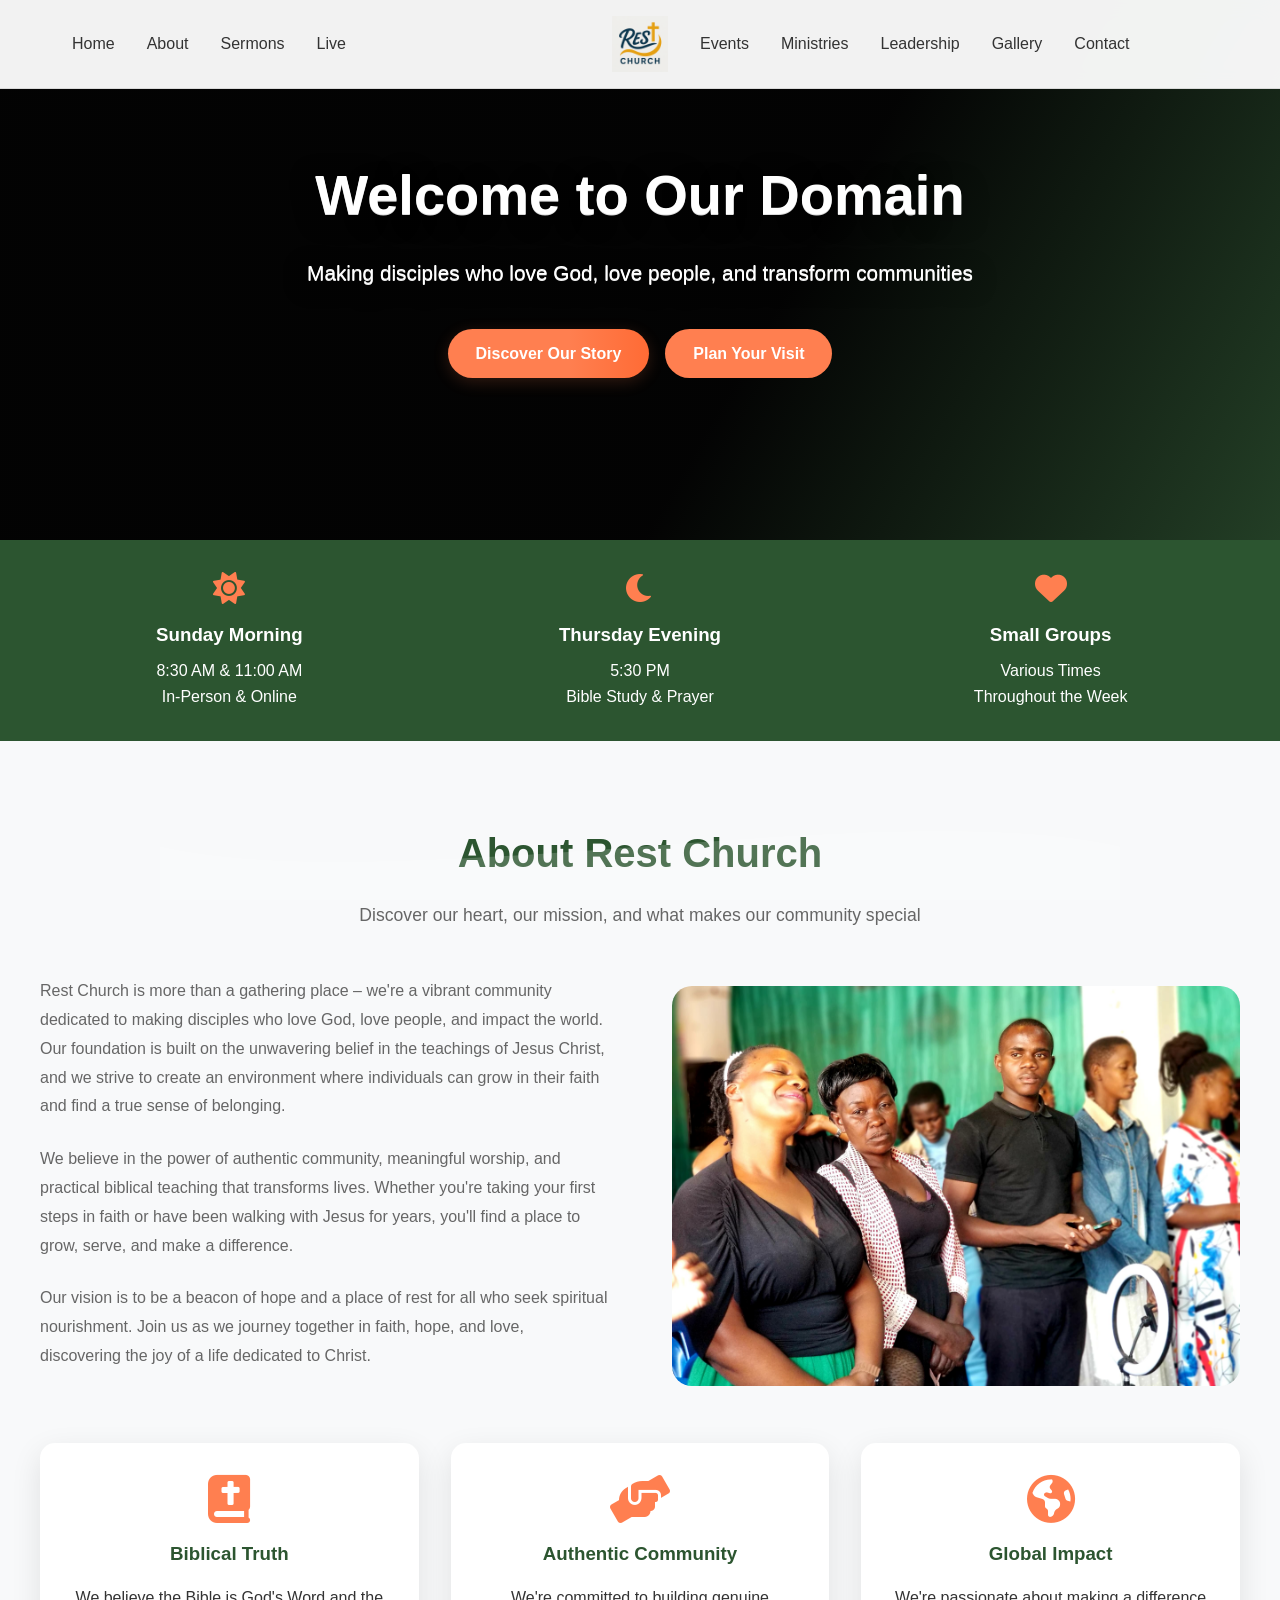
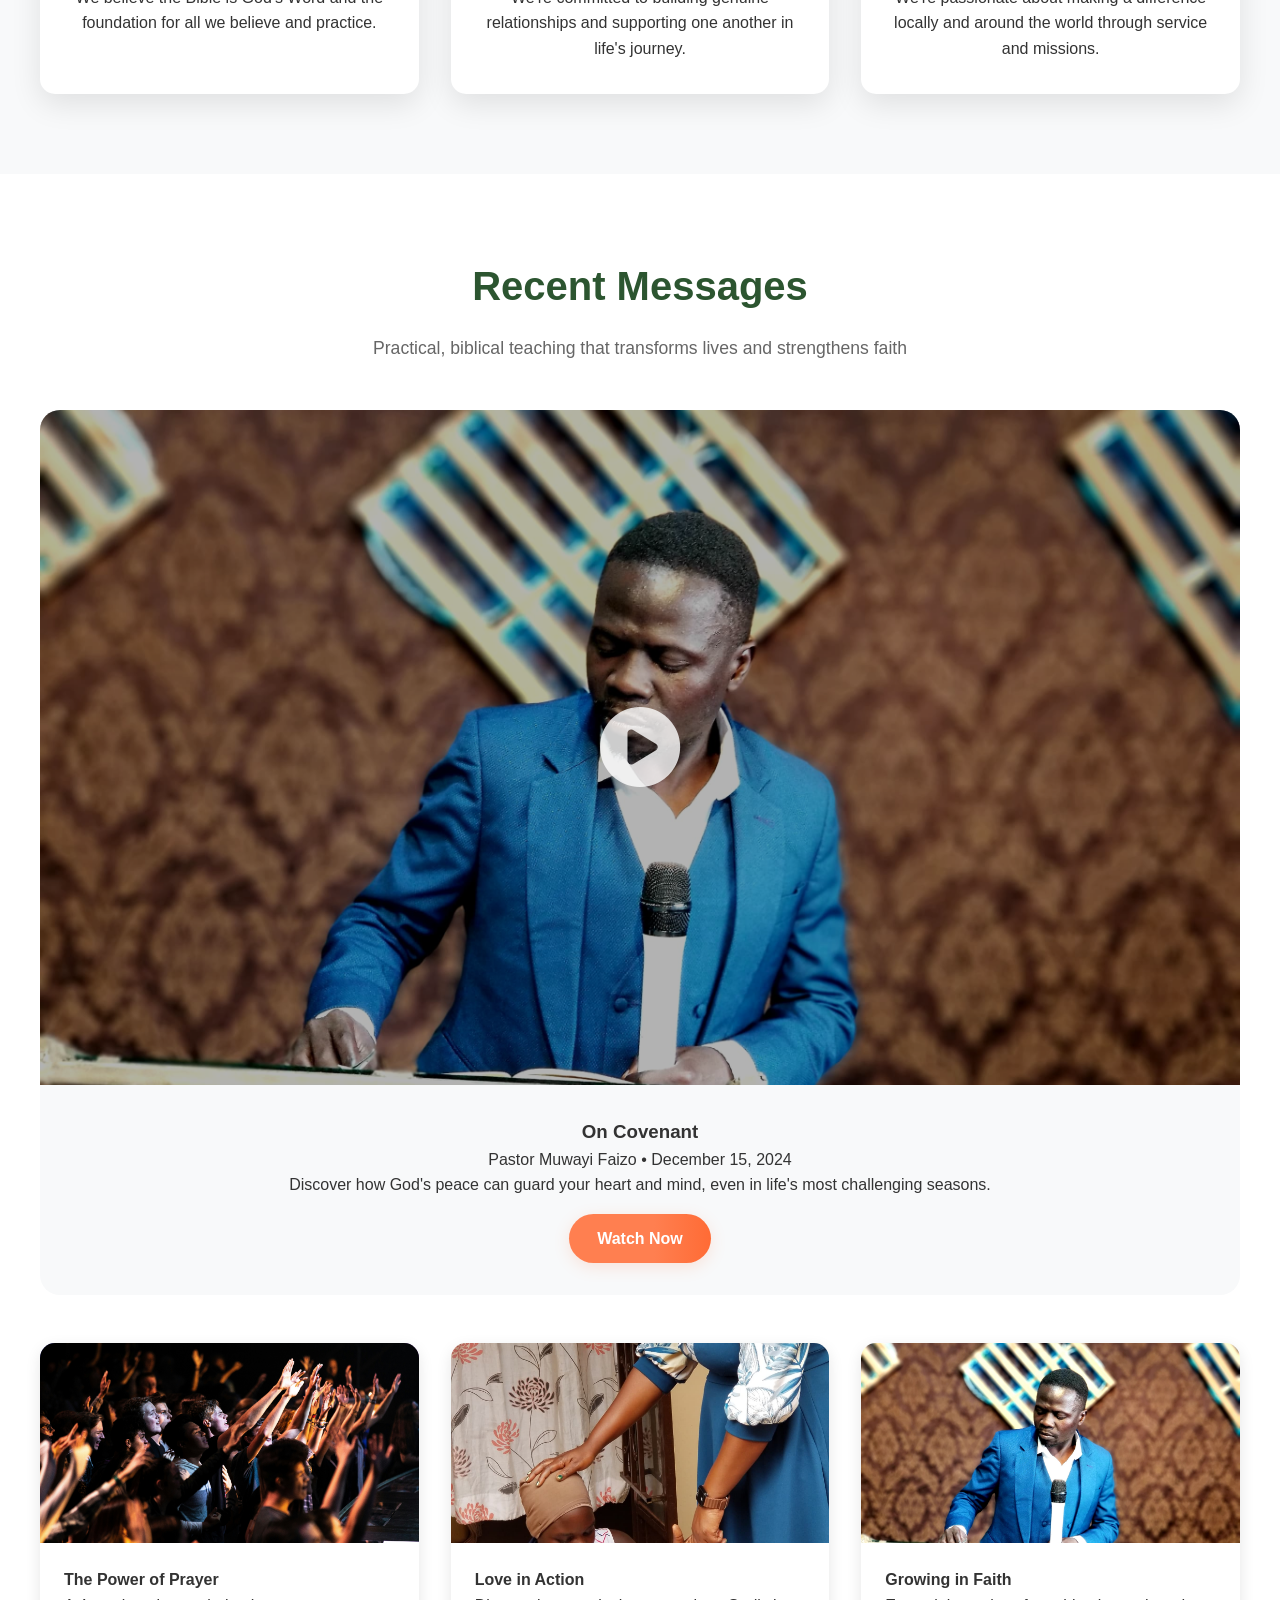
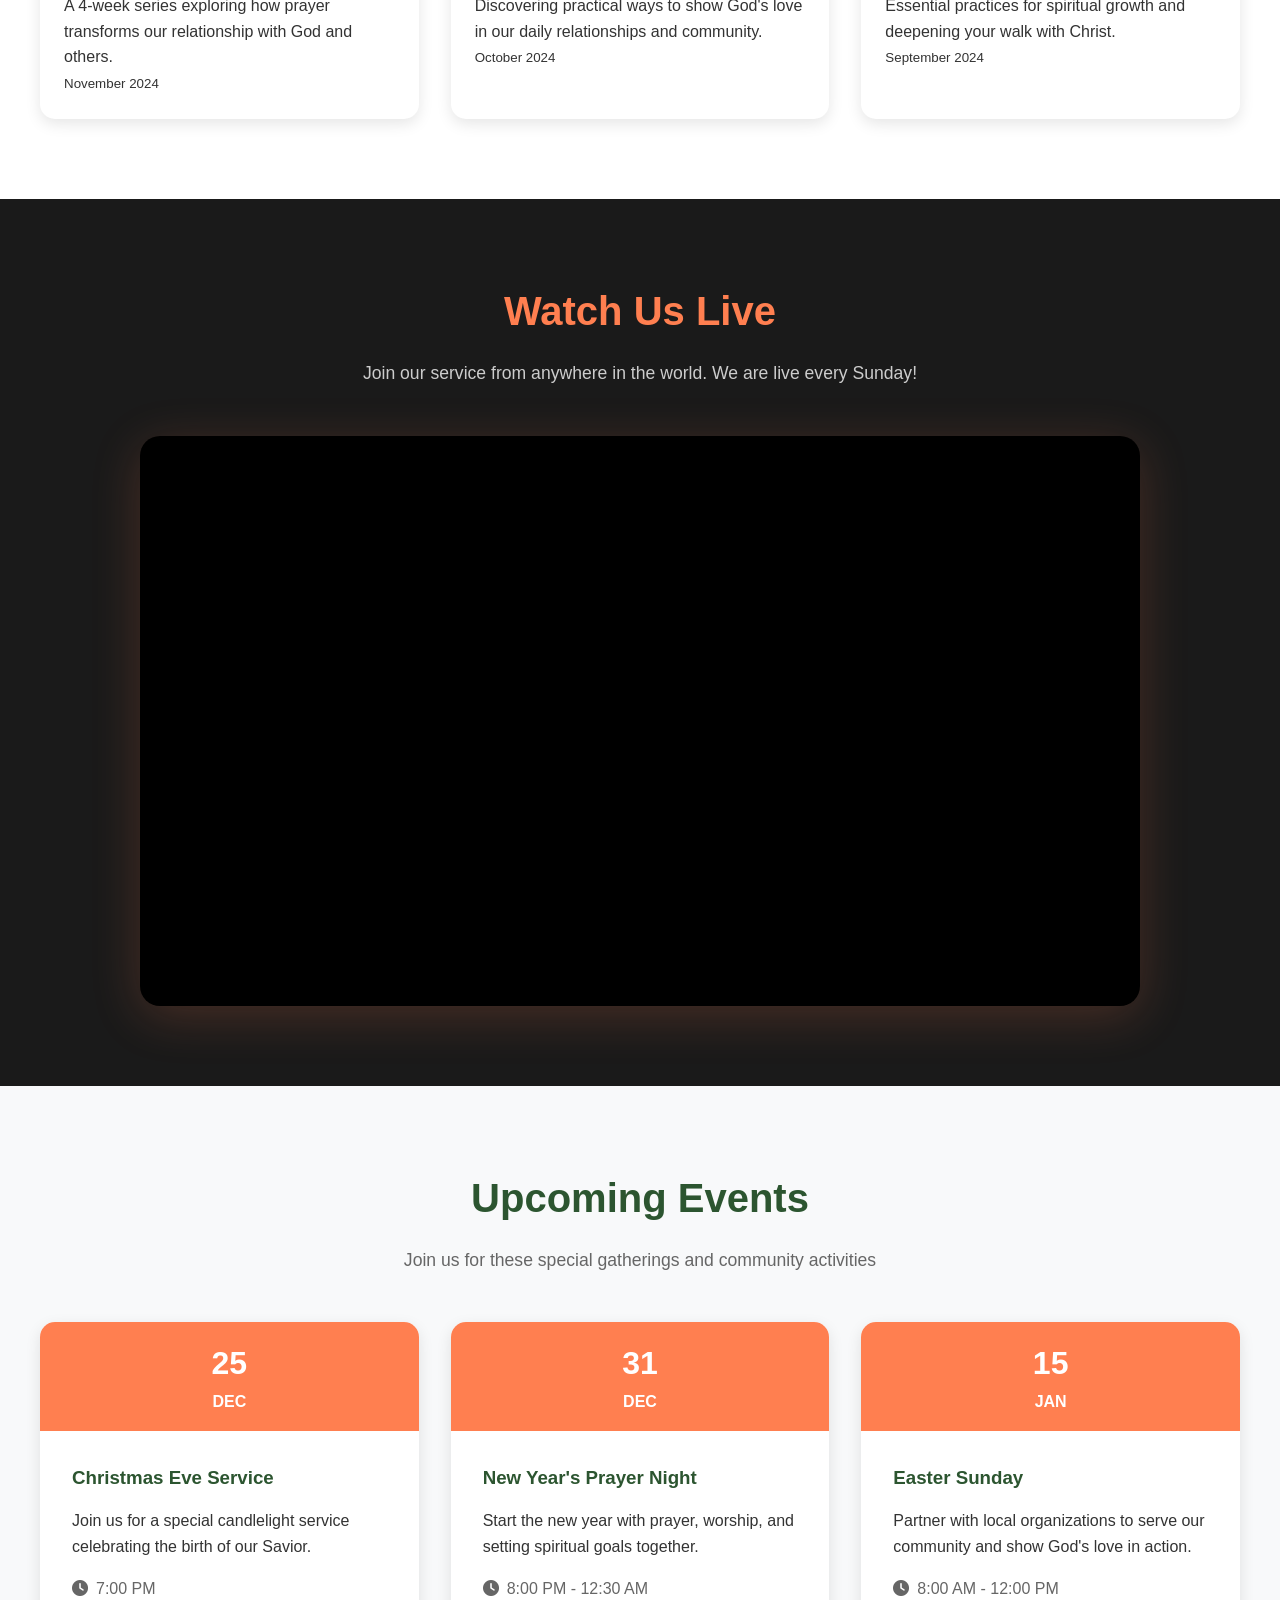
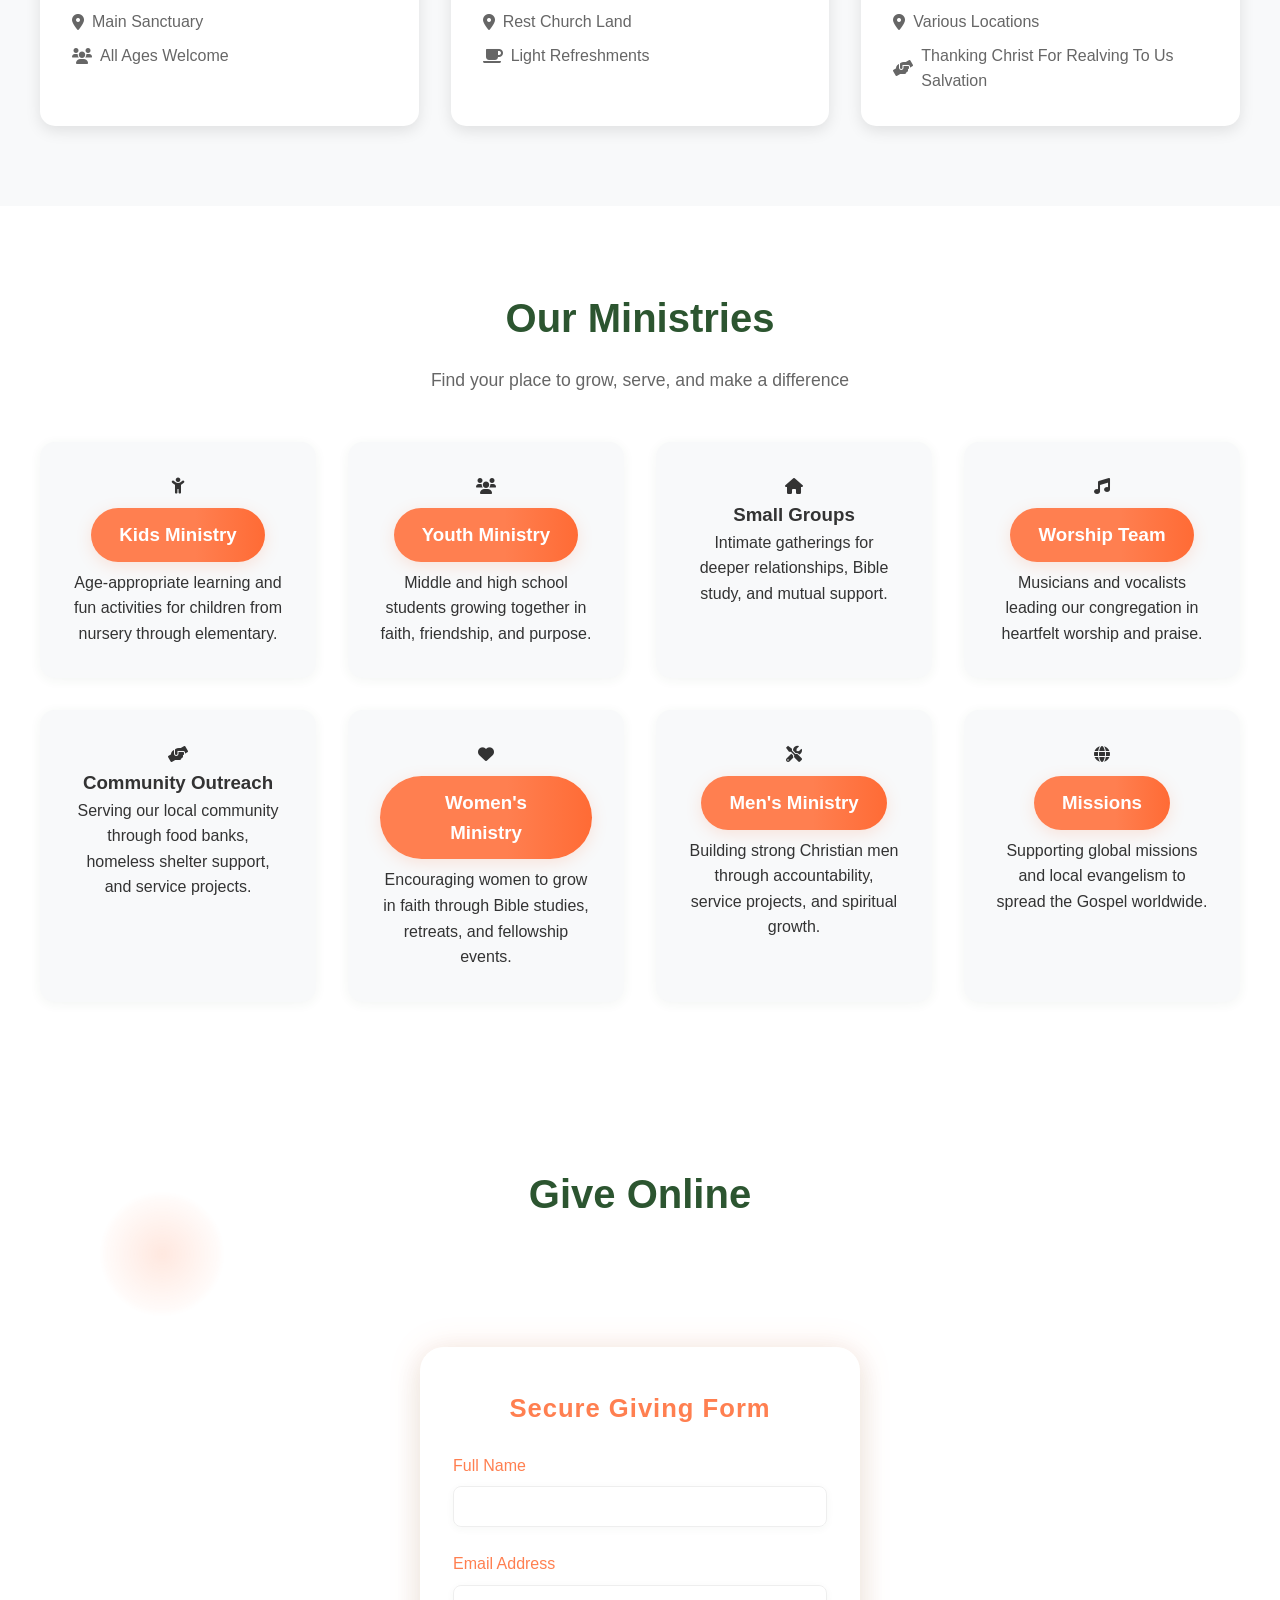
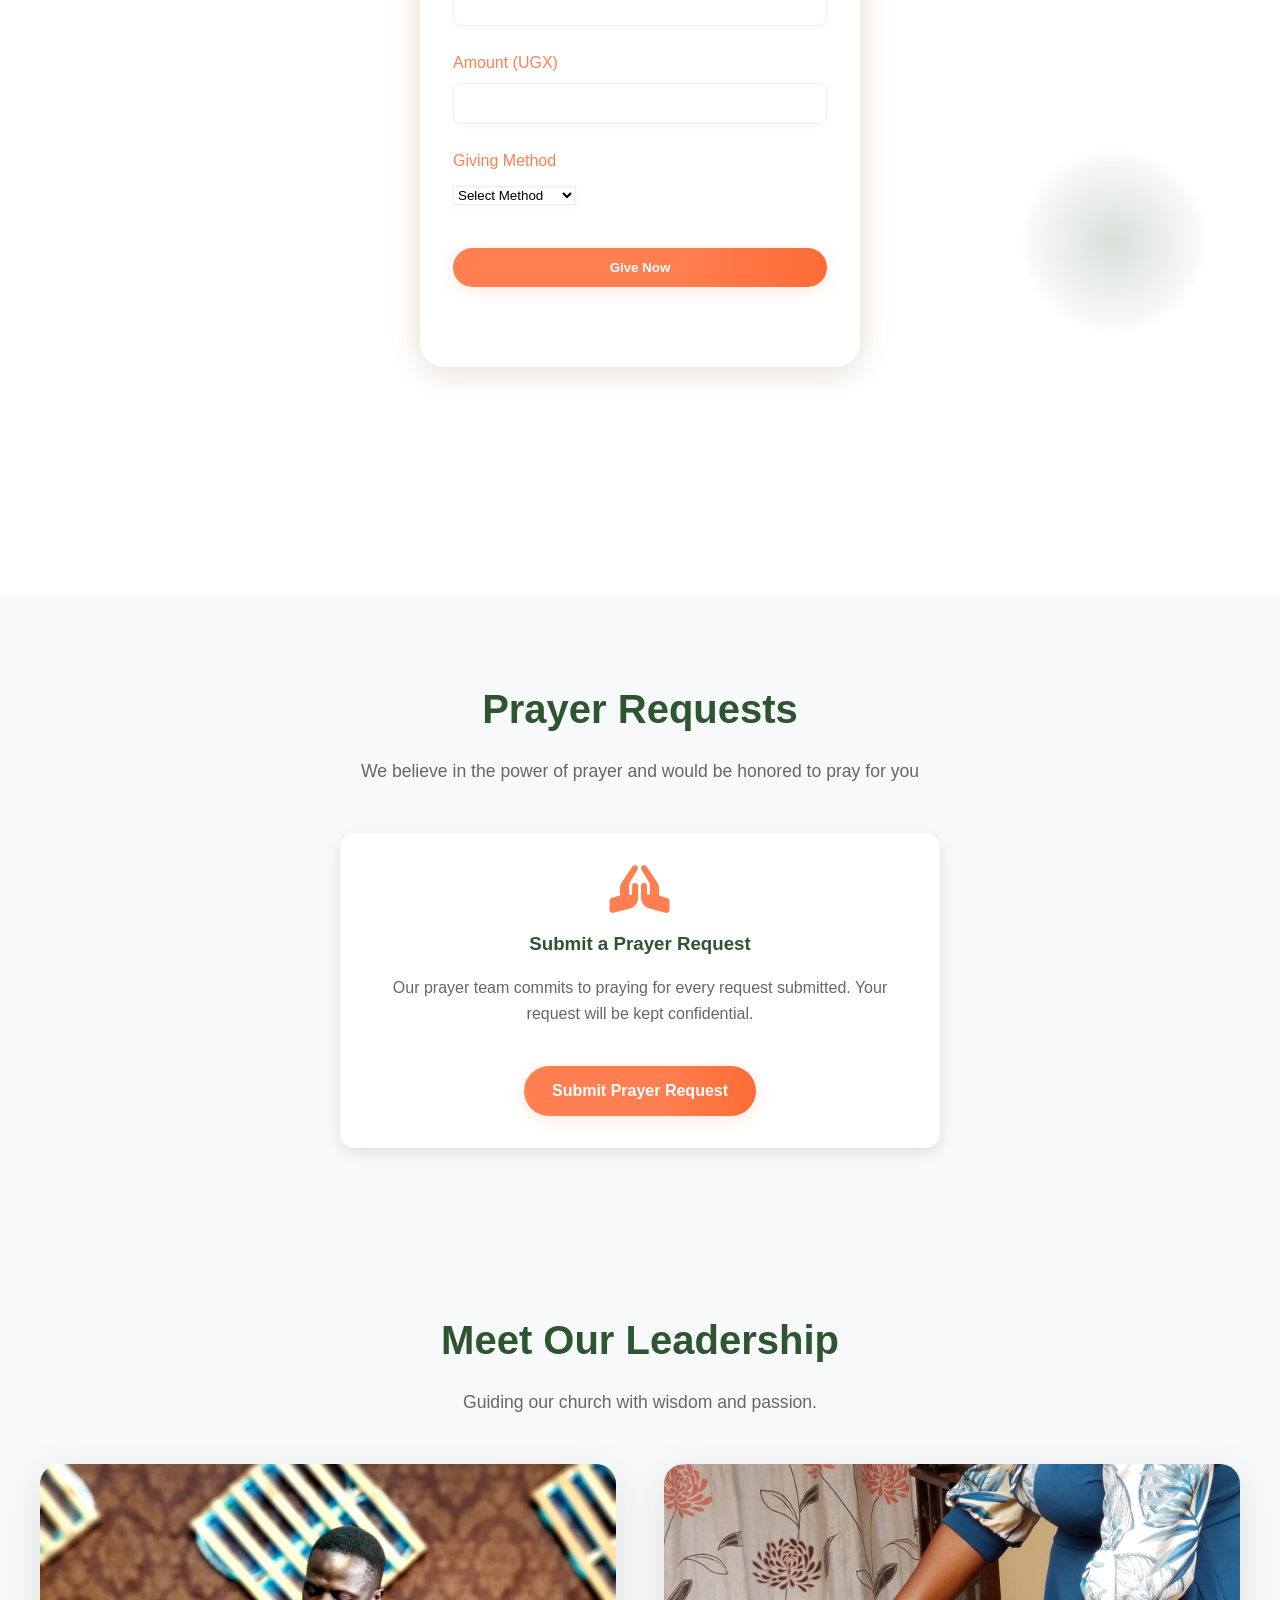
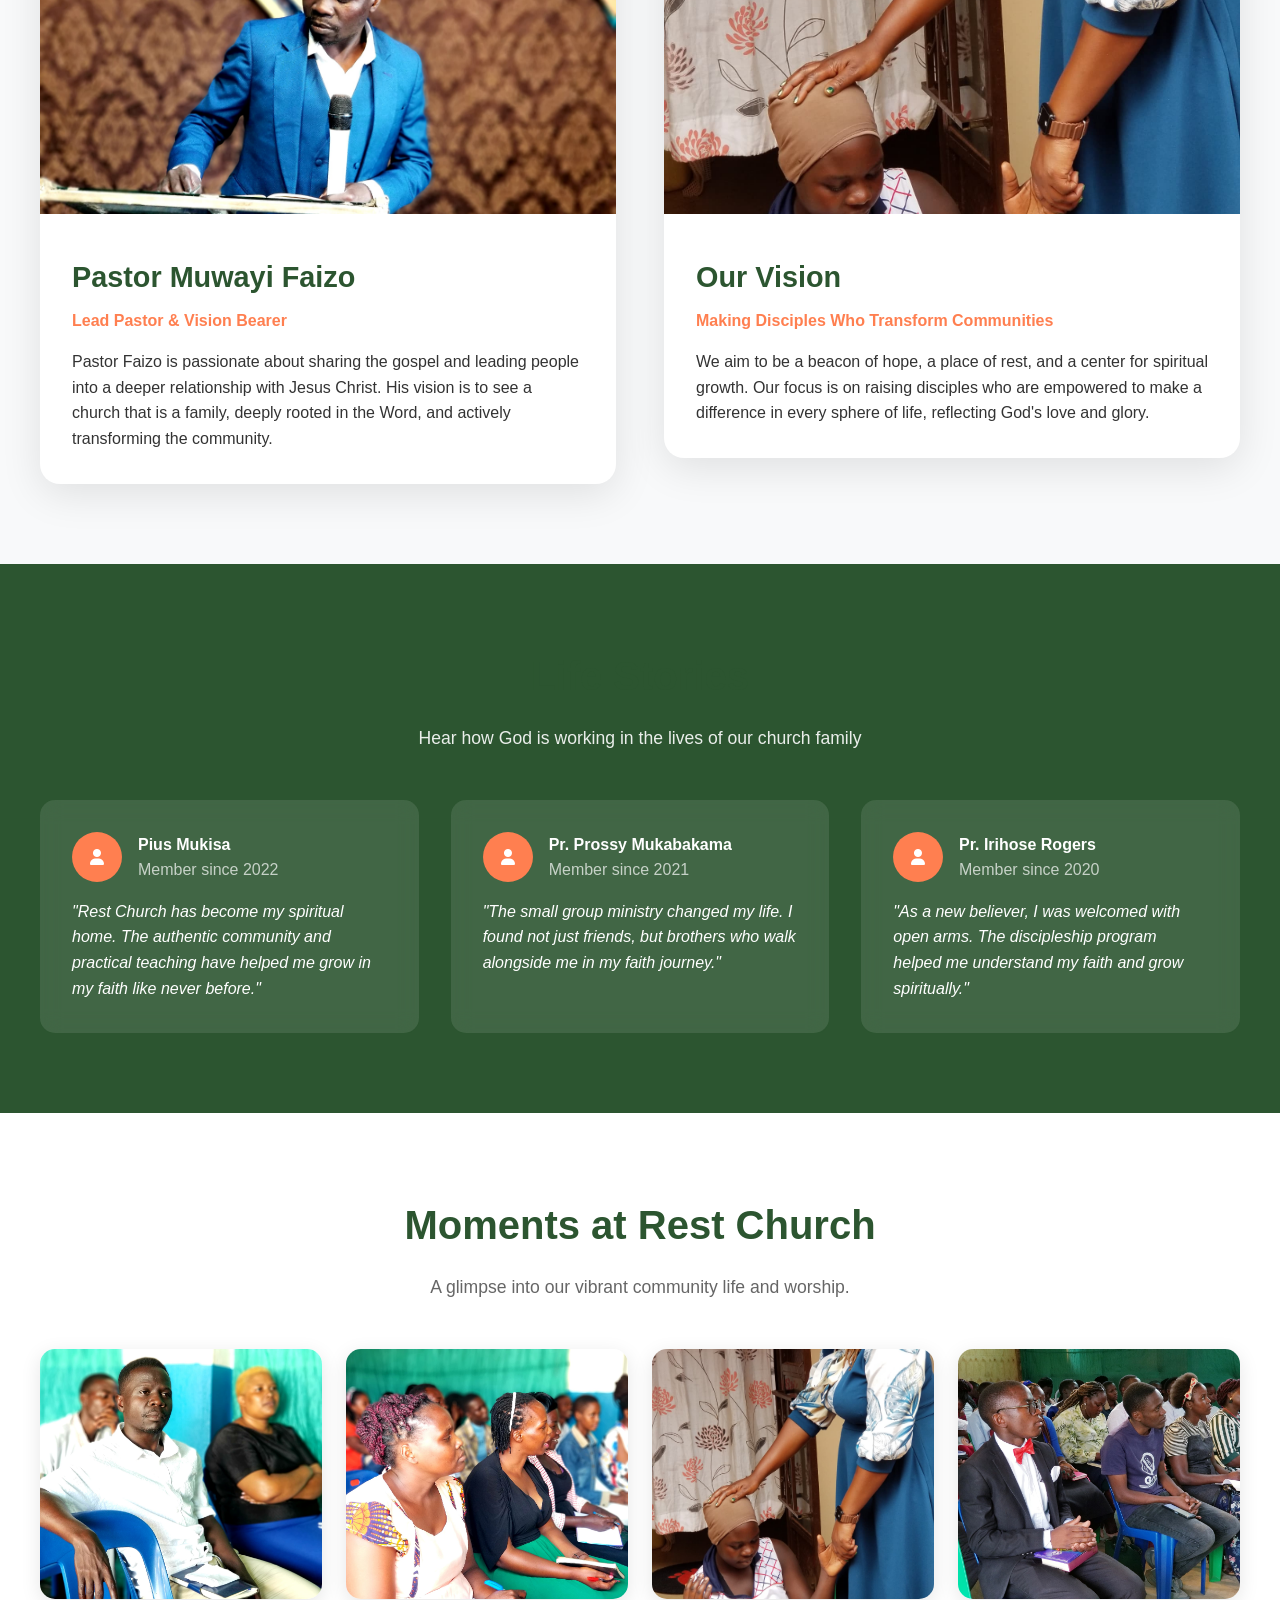
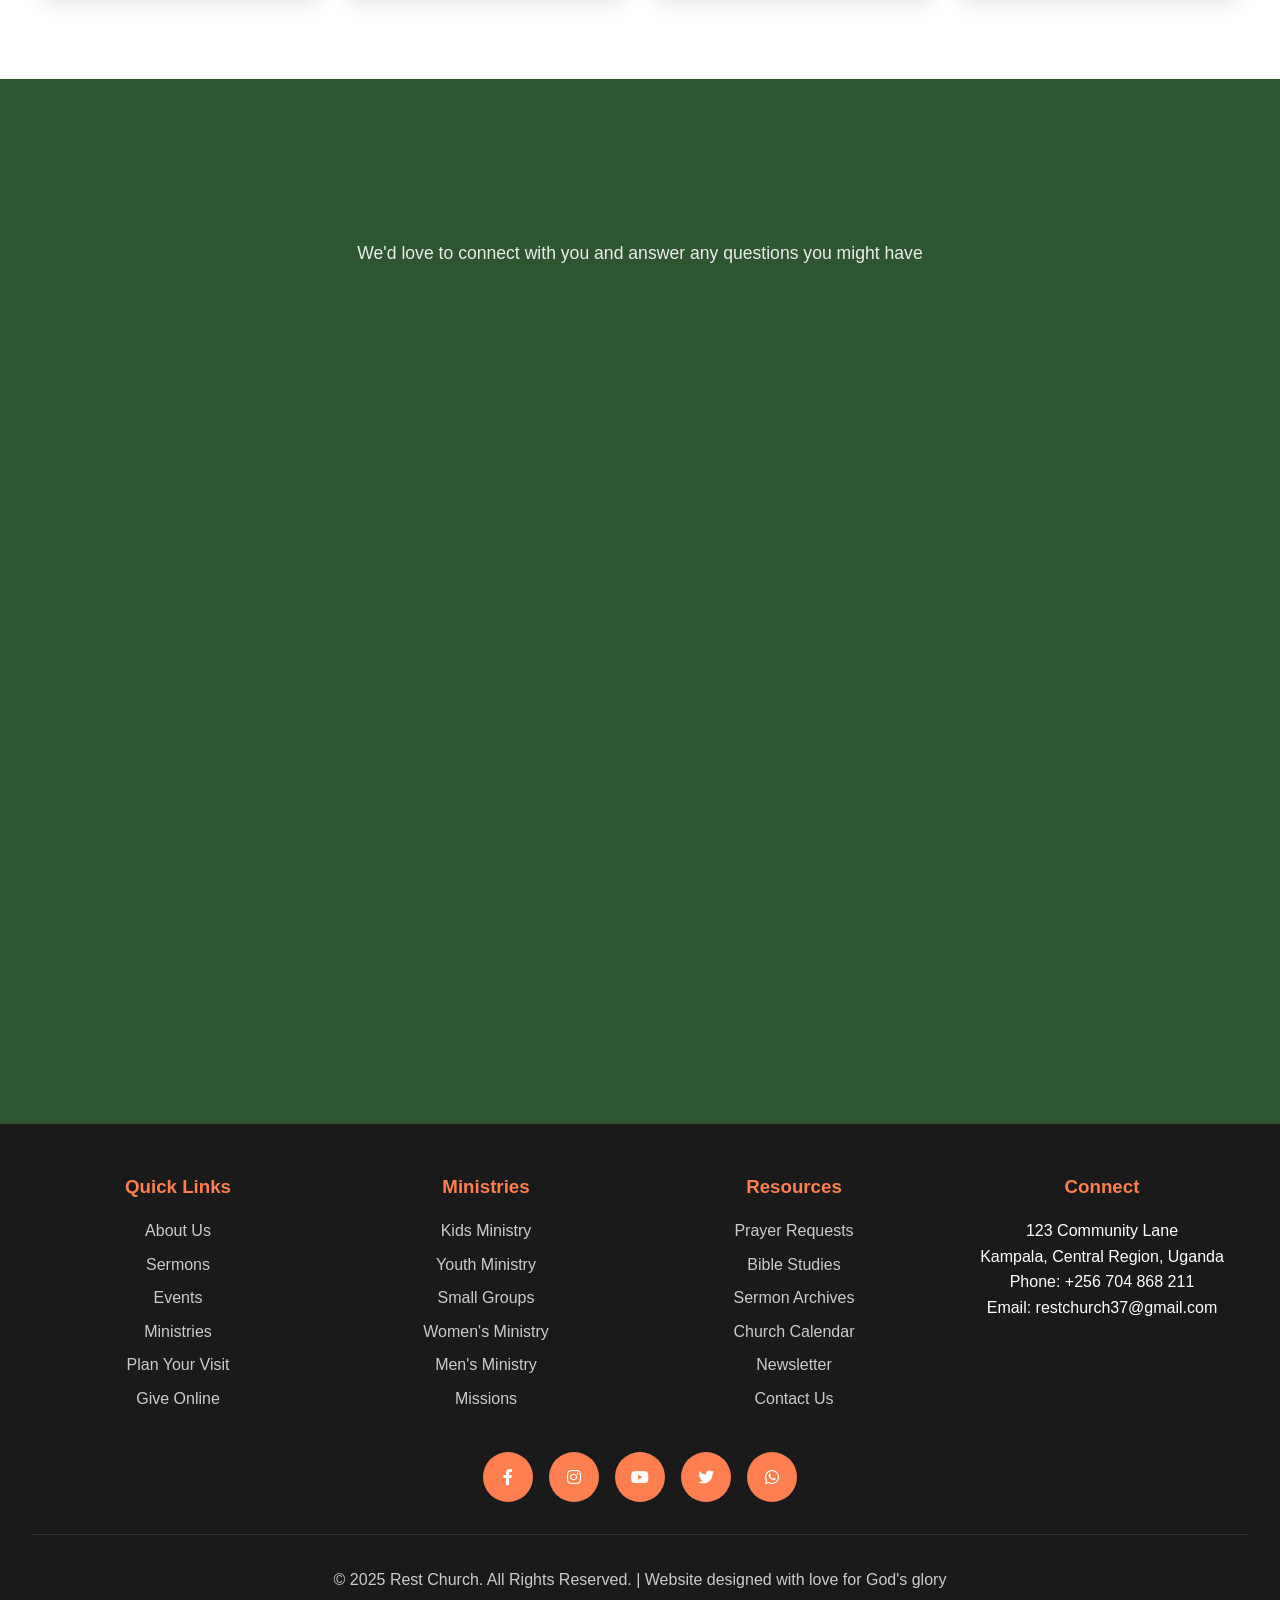
==== commit 4287f830: "restchurch" ====
--- a/index.html
+++ b/index.html
@@ -32,19 +32,33 @@
         }
 
         .header-container {
+            display: flex;
+            align-items: center;
+            justify-content: center;
             max-width: 1200px;
             margin: 0 auto;
+            padding: 1rem 2rem;
+            position: relative;
+        }
+        .nav-left, .nav-right {
+            flex: 1;
+        }
+        .nav-left ul, .nav-right ul {
             display: flex;
-            justify-content: space-between;
-            align-items: center;
-            padding: 1rem 2rem;
-        }
-
+            gap: 2rem;
+            list-style: none;
+            justify-content: flex-end;
+        }
+        .nav-right ul {
+            justify-content: flex-start;
+        }
         .logo {
+            flex: 0 0 auto;
             display: flex;
             align-items: center;
-            gap: 0.8rem;
-            text-decoration: none;
+            justify-content: center;
+            margin: 0 2rem;
+            z-index: 2;
         }
 
         .logo-img {
@@ -663,65 +677,51 @@
         }
 
         /* Responsive Design */
+        @media (max-width: 900px) {
+            .header-container {
+                padding: 1rem;
+            }
+            .nav-left ul, .nav-right ul {
+                gap: 1rem;
+            }
+            .logo {
+                margin: 0 1rem;
+            }
+        }
         @media (max-width: 768px) {
+            .nav-left, .nav-right {
+                display: none;
+            }
             .mobile-menu {
                 display: block;
+                z-index: 1002;
             }
-
-            nav ul {
-                display: none;
-                flex-direction: column;
+            .header-container {
+                justify-content: space-between;
+            }
+            .logo {
+                margin: 0 auto;
+            }
+            .mobile-nav-active .nav-left,
+            .mobile-nav-active .nav-right {
+                display: flex !important;
                 position: fixed;
                 top: 0;
                 left: 0;
-                width: 100%;
+                flex-direction: column;
+                width: 100vw;
                 height: 100vh;
                 background: rgba(44, 85, 48, 0.95);
-                backdrop-filter: blur(10px);
                 align-items: center;
                 justify-content: center;
-                gap: 2.5rem;
                 z-index: 1001;
-                transform: translateY(-100%);
-                transition: transform 0.5s cubic-bezier(0.77, 0, 0.175, 1);
             }
-
-            nav ul.active {
-                display: flex;
-                transform: translateY(0);
-            }
-
-            nav ul li a {
-                color: white;
-                font-size: 2rem;
-            }
-
-            .mobile-menu {
-                z-index: 1002;
-            }
-
-            .hero h1 {
-                font-size: 2.5rem;
-            }
-
-            .cta-buttons {
+            .mobile-nav-active .nav-left ul,
+            .mobile-nav-active .nav-right ul {
                 flex-direction: column;
+                gap: 2rem;
                 align-items: center;
-            }
-
-            .about-content,
-            .contact-content {
-                grid-template-columns: 1fr;
-                gap: 2rem;
-            }
-
-            .section {
-                padding: 60px 1rem;
-            }
-
-            .header-container {
-                display: flex;
-                padding: 1rem;
+                justify-content: center;
             }
         }
 
@@ -983,15 +983,19 @@
     
     <header>
         <div class="header-container">
-            <a href="#" class="logo">
-                <img src="images/logo-image.png" alt="Rest Church Logo" class="logo-img-large">
-            </a>
-            <nav>
+            <nav class="nav-left">
                 <ul>
                     <li><a href="#home">Home</a></li>
                     <li><a href="#about">About</a></li>
                     <li><a href="#sermons">Sermons</a></li>
                     <li><a href="#live">Live</a></li>
+                </ul>
+            </nav>
+            <a href="#" class="logo">
+                <img src="images/logo-image.png" alt="Rest Church Logo" class="logo-img-large">
+            </a>
+            <nav class="nav-right">
+                <ul>
                     <li><a href="#events">Events</a></li>
                     <li><a href="#ministries">Ministries</a></li>
                     <li><a href="#leadership">Leadership</a></li>
@@ -1585,11 +1589,11 @@
         </div>
         
         <div class="social-links">
-            <a href="#" title="Facebook"><i class="fab fa-facebook-f"></i></a>
-            <a href="#" title="Instagram"><i class="fab fa-instagram"></i></a>
-            <a href="#" title="YouTube"><i class="fab fa-youtube"></i></a>
+            <a href="https://www.facebook.com/profile.php?id=61572500561513" title="Facebook"><i class="fab fa-facebook-f"></i></a>
+            <a href="https://www.instagram.com/restchurchlugazi/" title="Instagram"><i class="fab fa-instagram"></i></a>
+            <a href="https://www.youtube.com/@restchurch469" title="YouTube"><i class="fab fa-youtube"></i></a>
             <a href="#" title="Twitter"><i class="fab fa-twitter"></i></a>
-            <a href="#" title="WhatsApp"><i class="fab fa-whatsapp"></i></a>
+            <a href="https://chat.whatsapp.com/DepXVAwGvoeCIz4rtIYZjL?mode=r_c" title="WhatsApp"><i class="fab fa-whatsapp"></i></a>
         </div>
         
         <div class="footer-bottom">
@@ -1621,29 +1625,36 @@
 
 // Hamburger menu toggle for mobile nav
 const mobileMenuBtn = document.querySelector('.mobile-menu');
-const navUl = document.querySelector('nav ul');
+const headerContainer = document.querySelector('.header-container');
+const navLeft = document.querySelector('.nav-left');
+const navRight = document.querySelector('.nav-right');
 const barsIcon = mobileMenuBtn.querySelector('.fa-bars');
 const timesIcon = mobileMenuBtn.querySelector('.fa-times');
 
 mobileMenuBtn.addEventListener('click', () => {
-    navUl.classList.toggle('active');
-    // Toggle icons
-    if (navUl.classList.contains('active')) {
+    headerContainer.classList.toggle('mobile-nav-active');
+    if (headerContainer.classList.contains('mobile-nav-active')) {
         barsIcon.style.display = 'none';
         timesIcon.style.display = '';
+        navLeft.style.display = 'flex';
+        navRight.style.display = 'flex';
     } else {
         barsIcon.style.display = '';
         timesIcon.style.display = 'none';
+        navLeft.style.display = '';
+        navRight.style.display = '';
     }
 });
 
-// Optional: Close menu when a link is clicked (on mobile)
-navUl.querySelectorAll('a').forEach(link => {
+// Close menu when a link is clicked (on mobile)
+document.querySelectorAll('.nav-left a, .nav-right a').forEach(link => {
     link.addEventListener('click', () => {
         if (window.innerWidth <= 768) {
-            navUl.classList.remove('active');
+            headerContainer.classList.remove('mobile-nav-active');
             barsIcon.style.display = '';
             timesIcon.style.display = 'none';
+            navLeft.style.display = '';
+            navRight.style.display = '';
         }
     });
 });
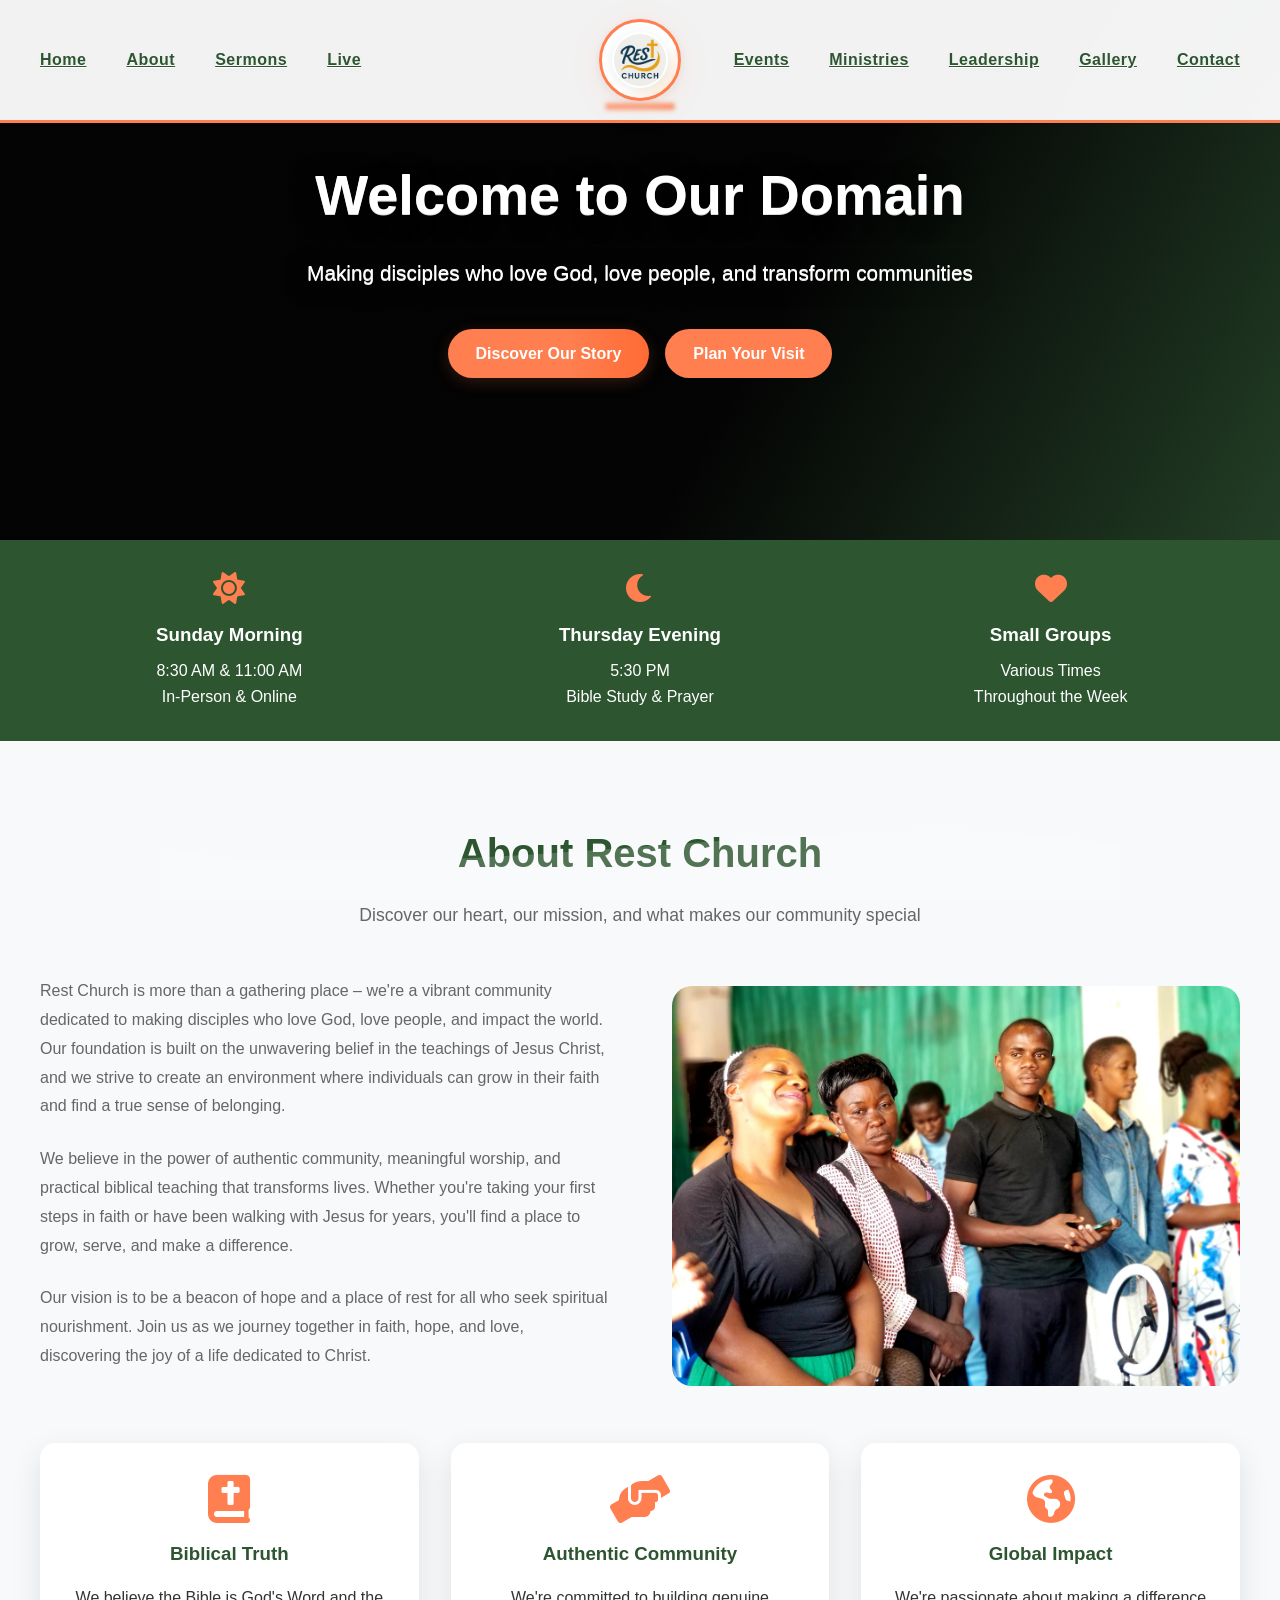
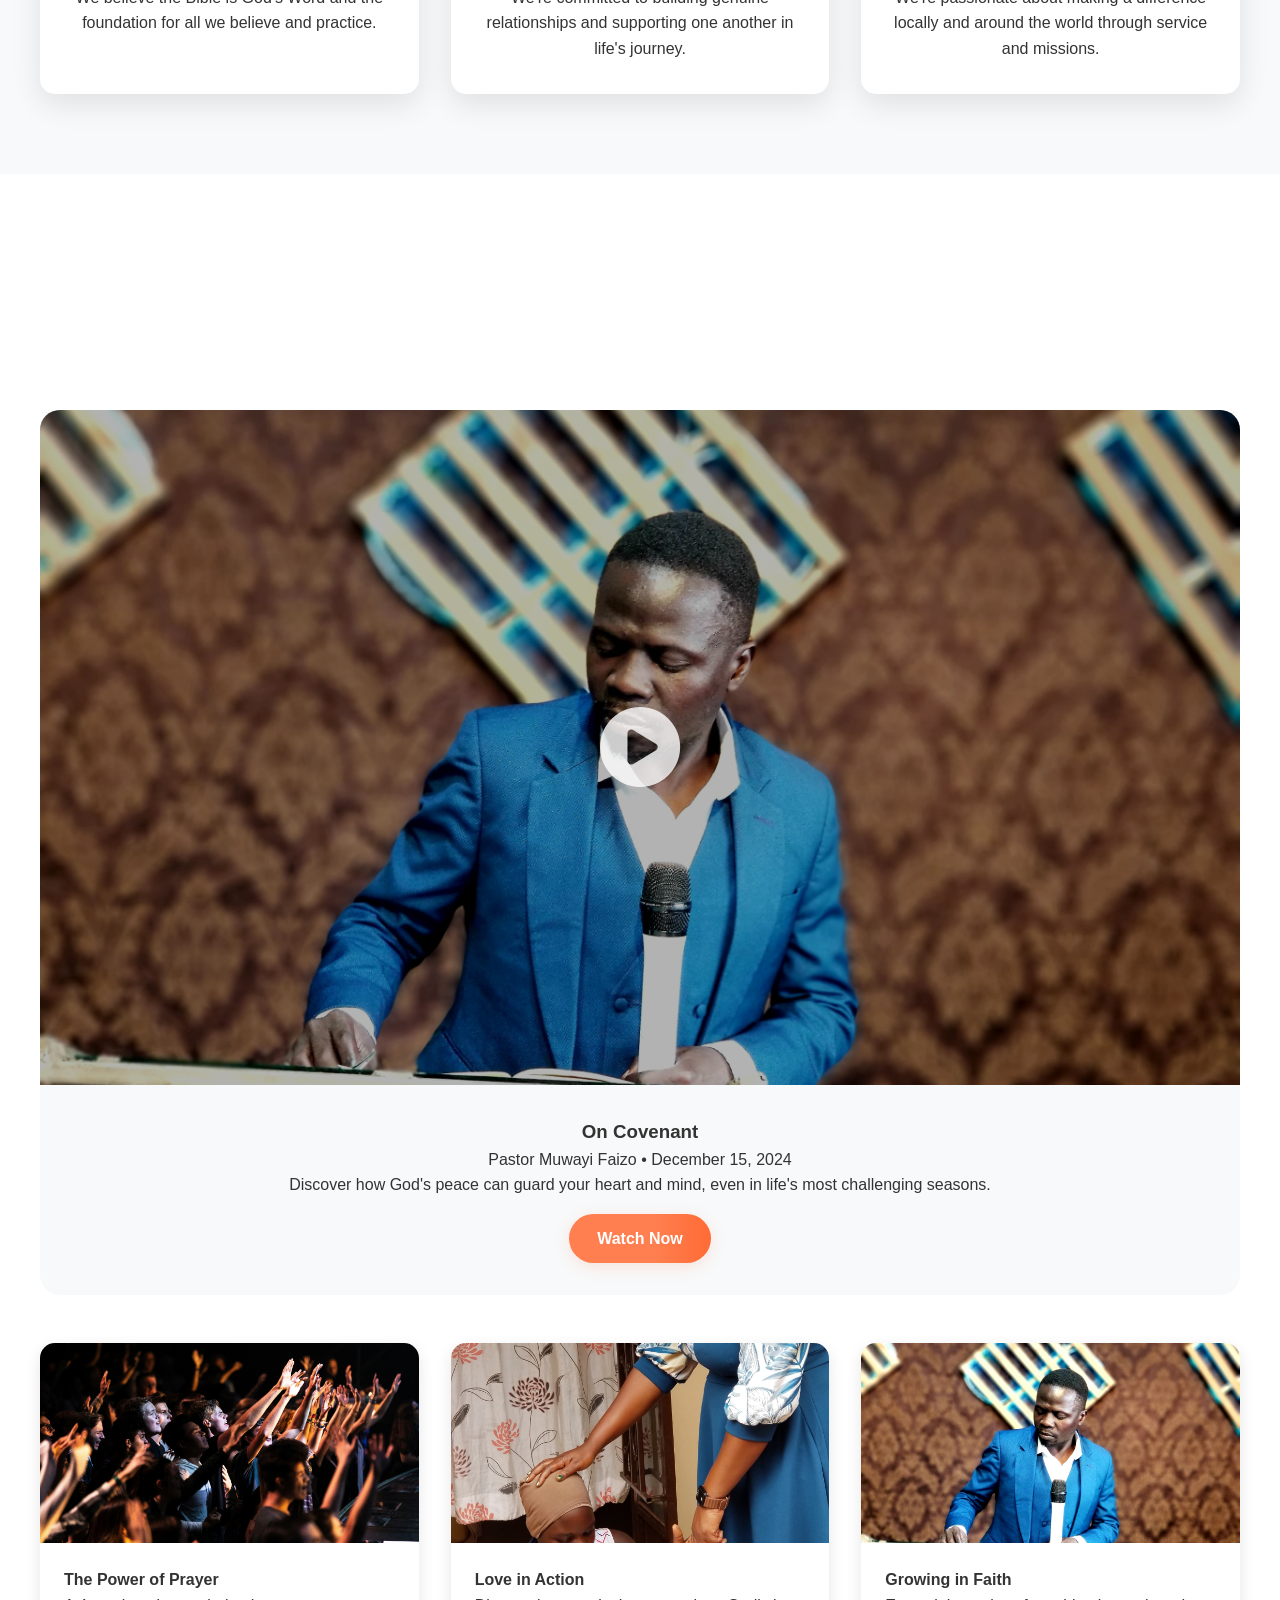
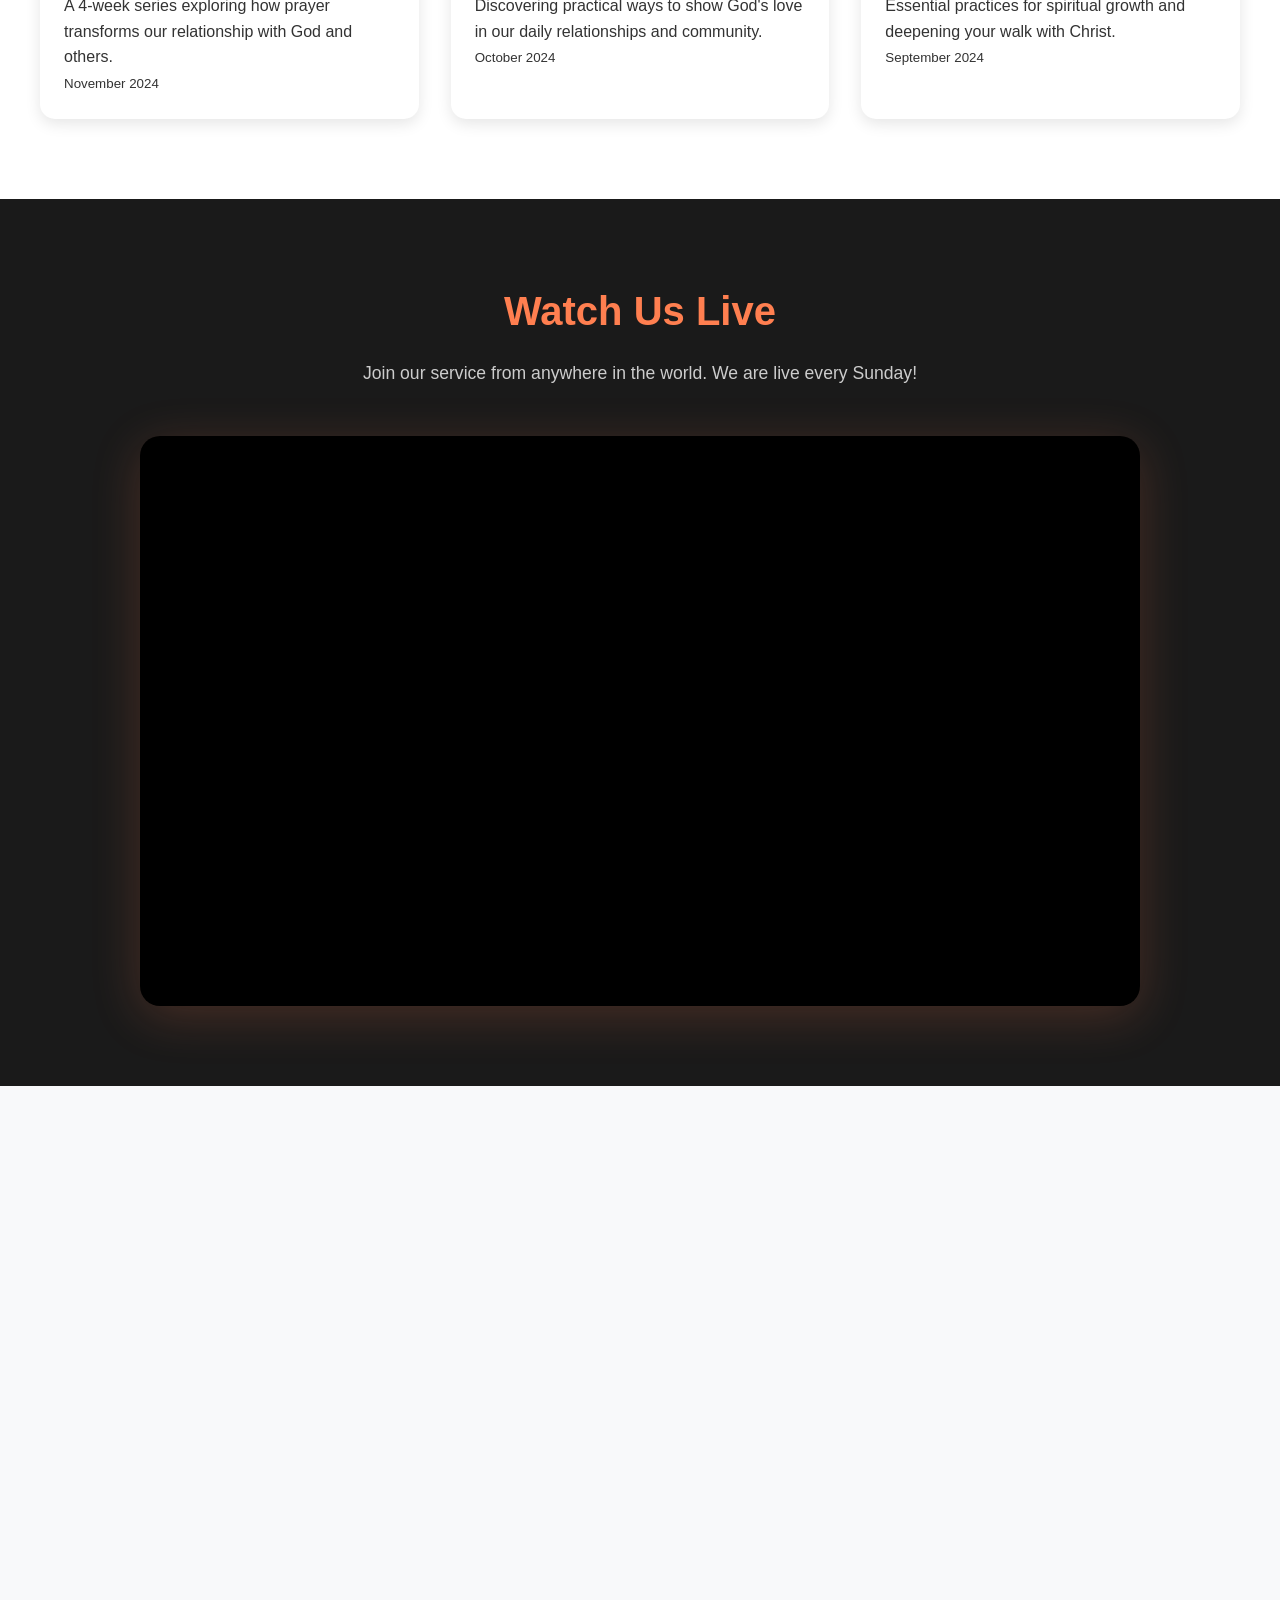
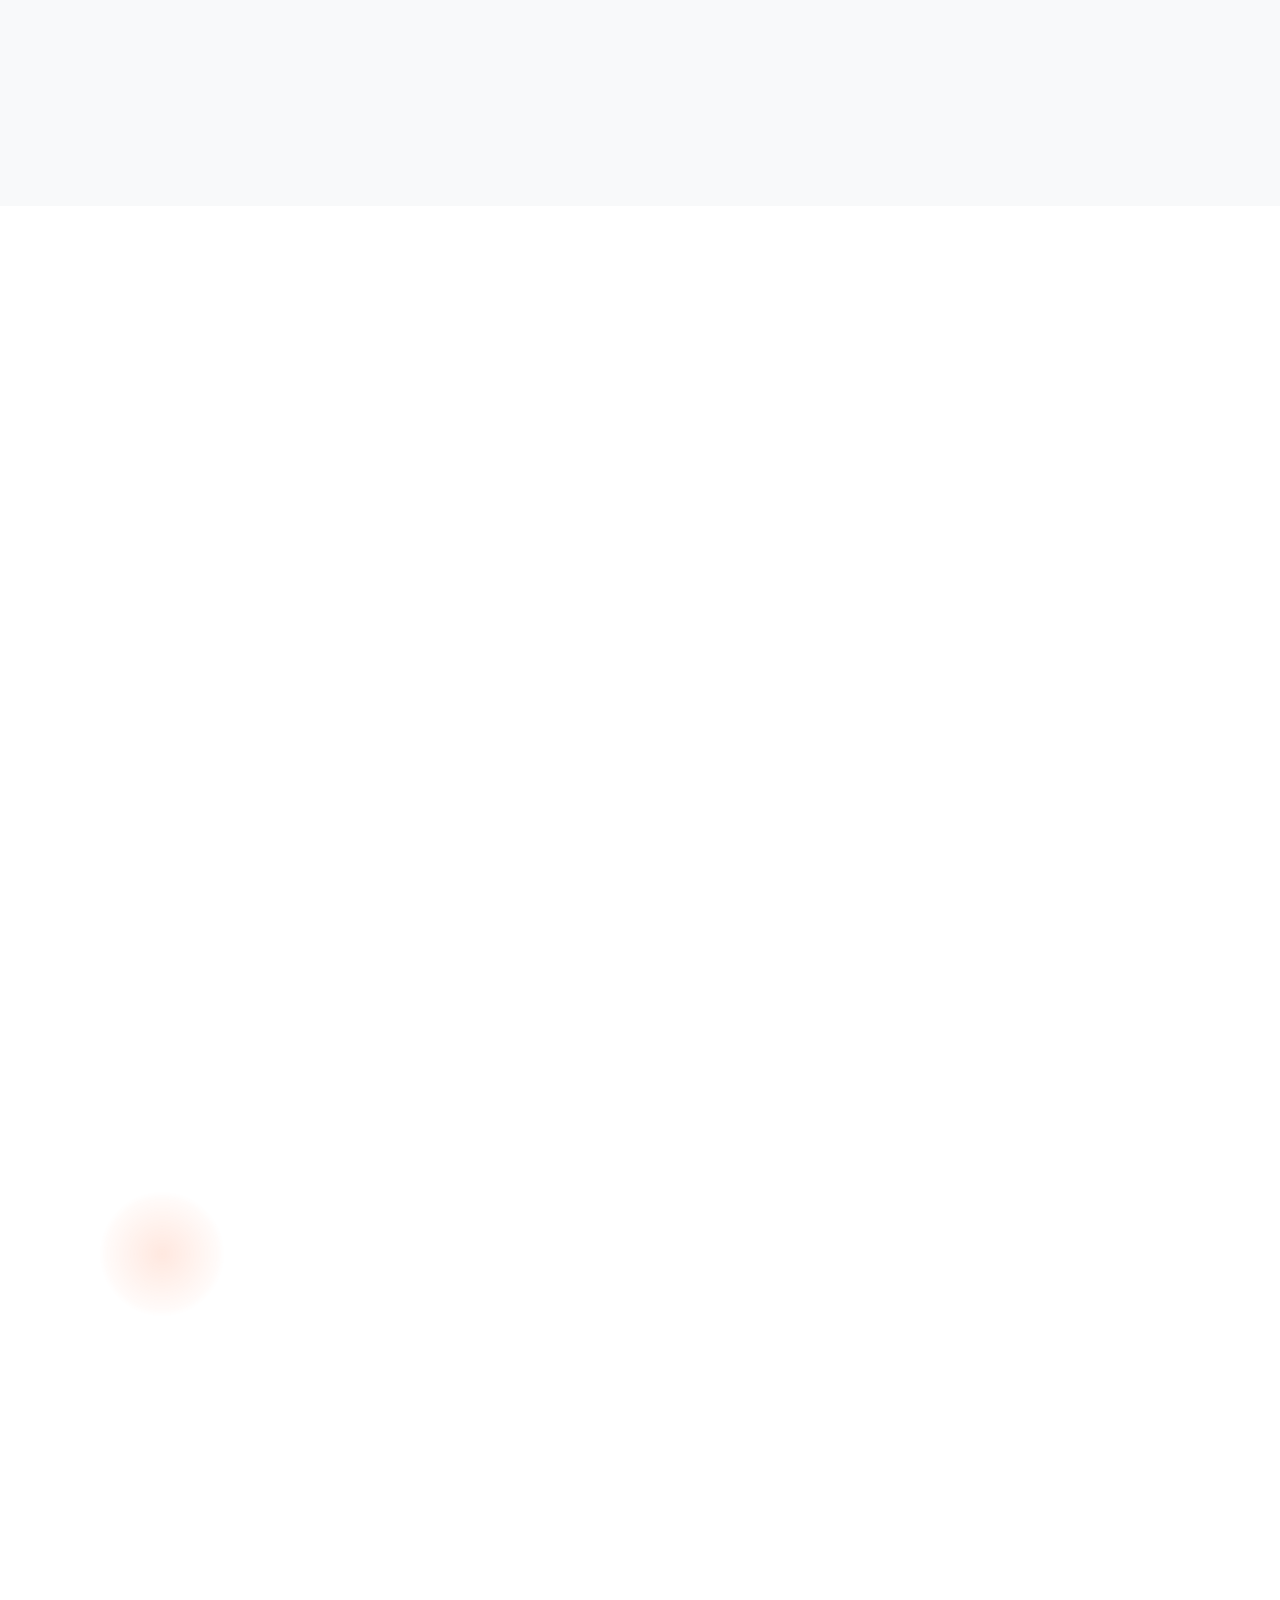
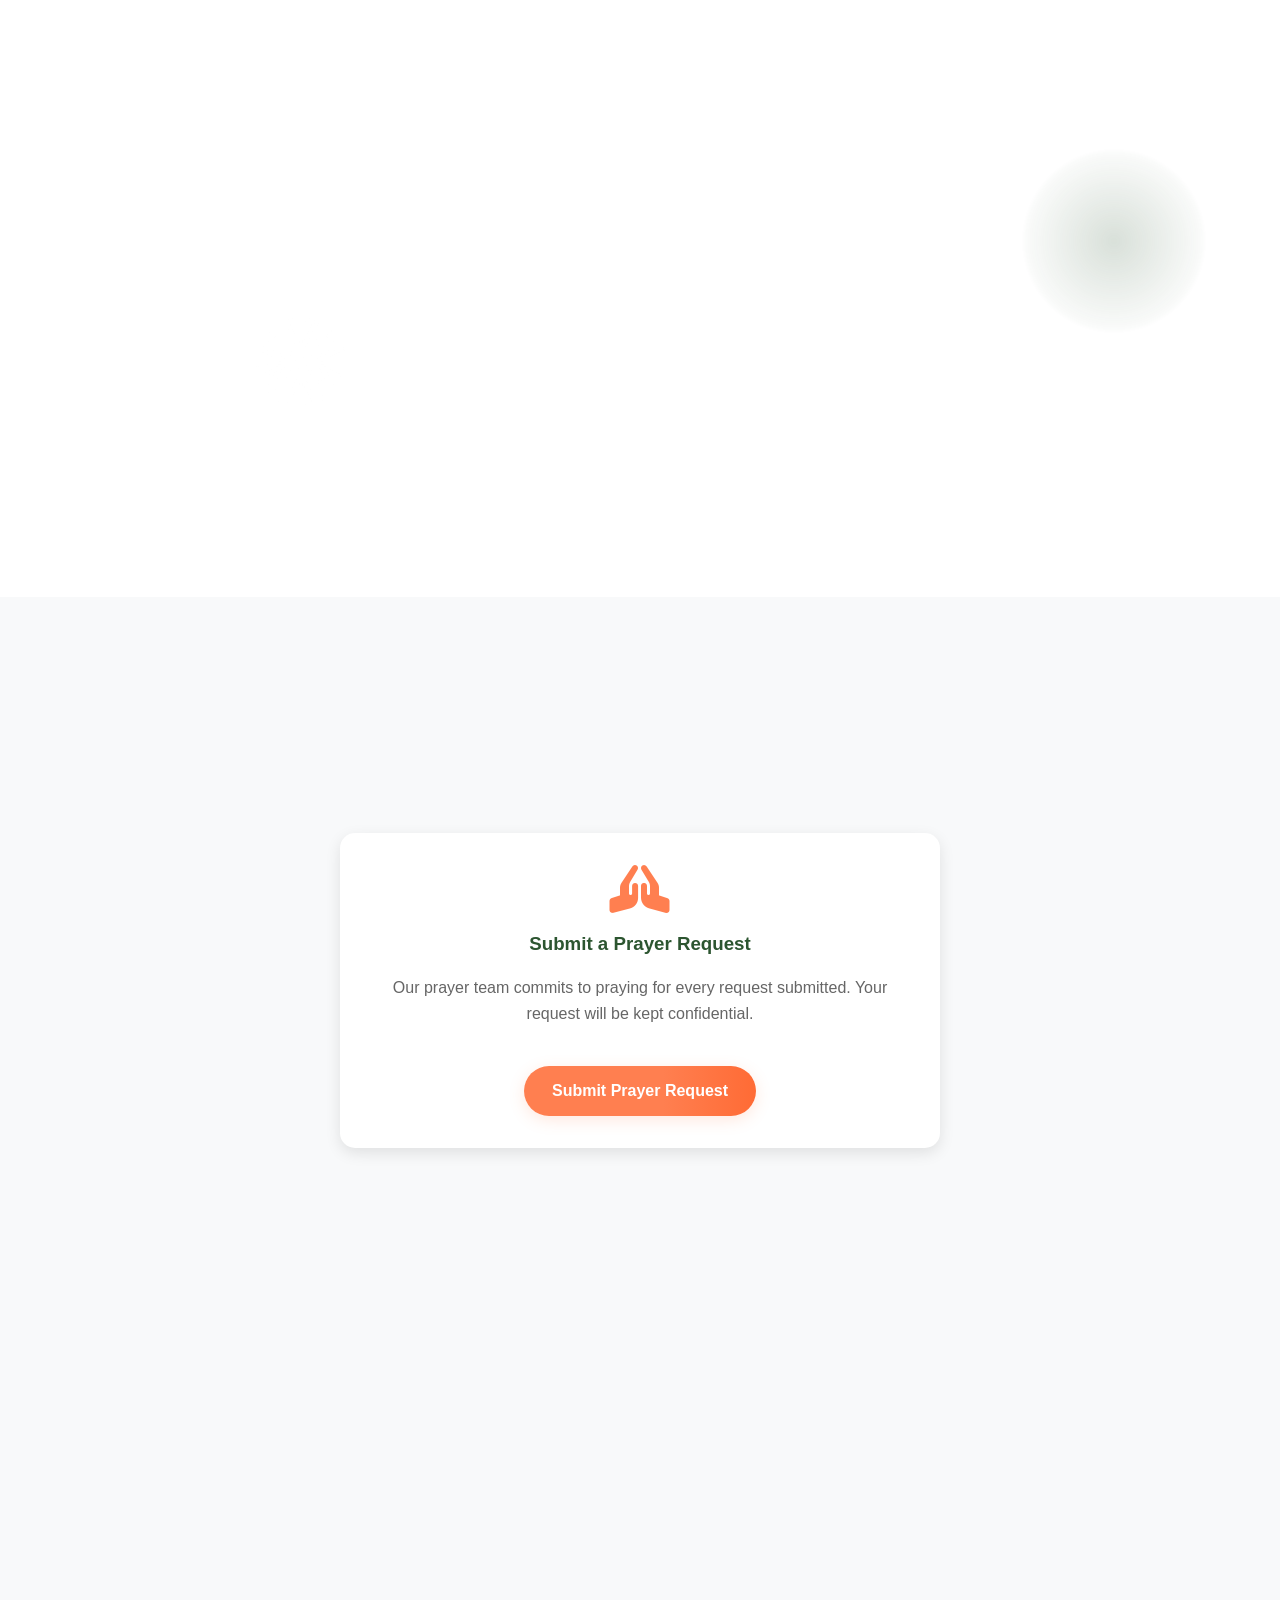
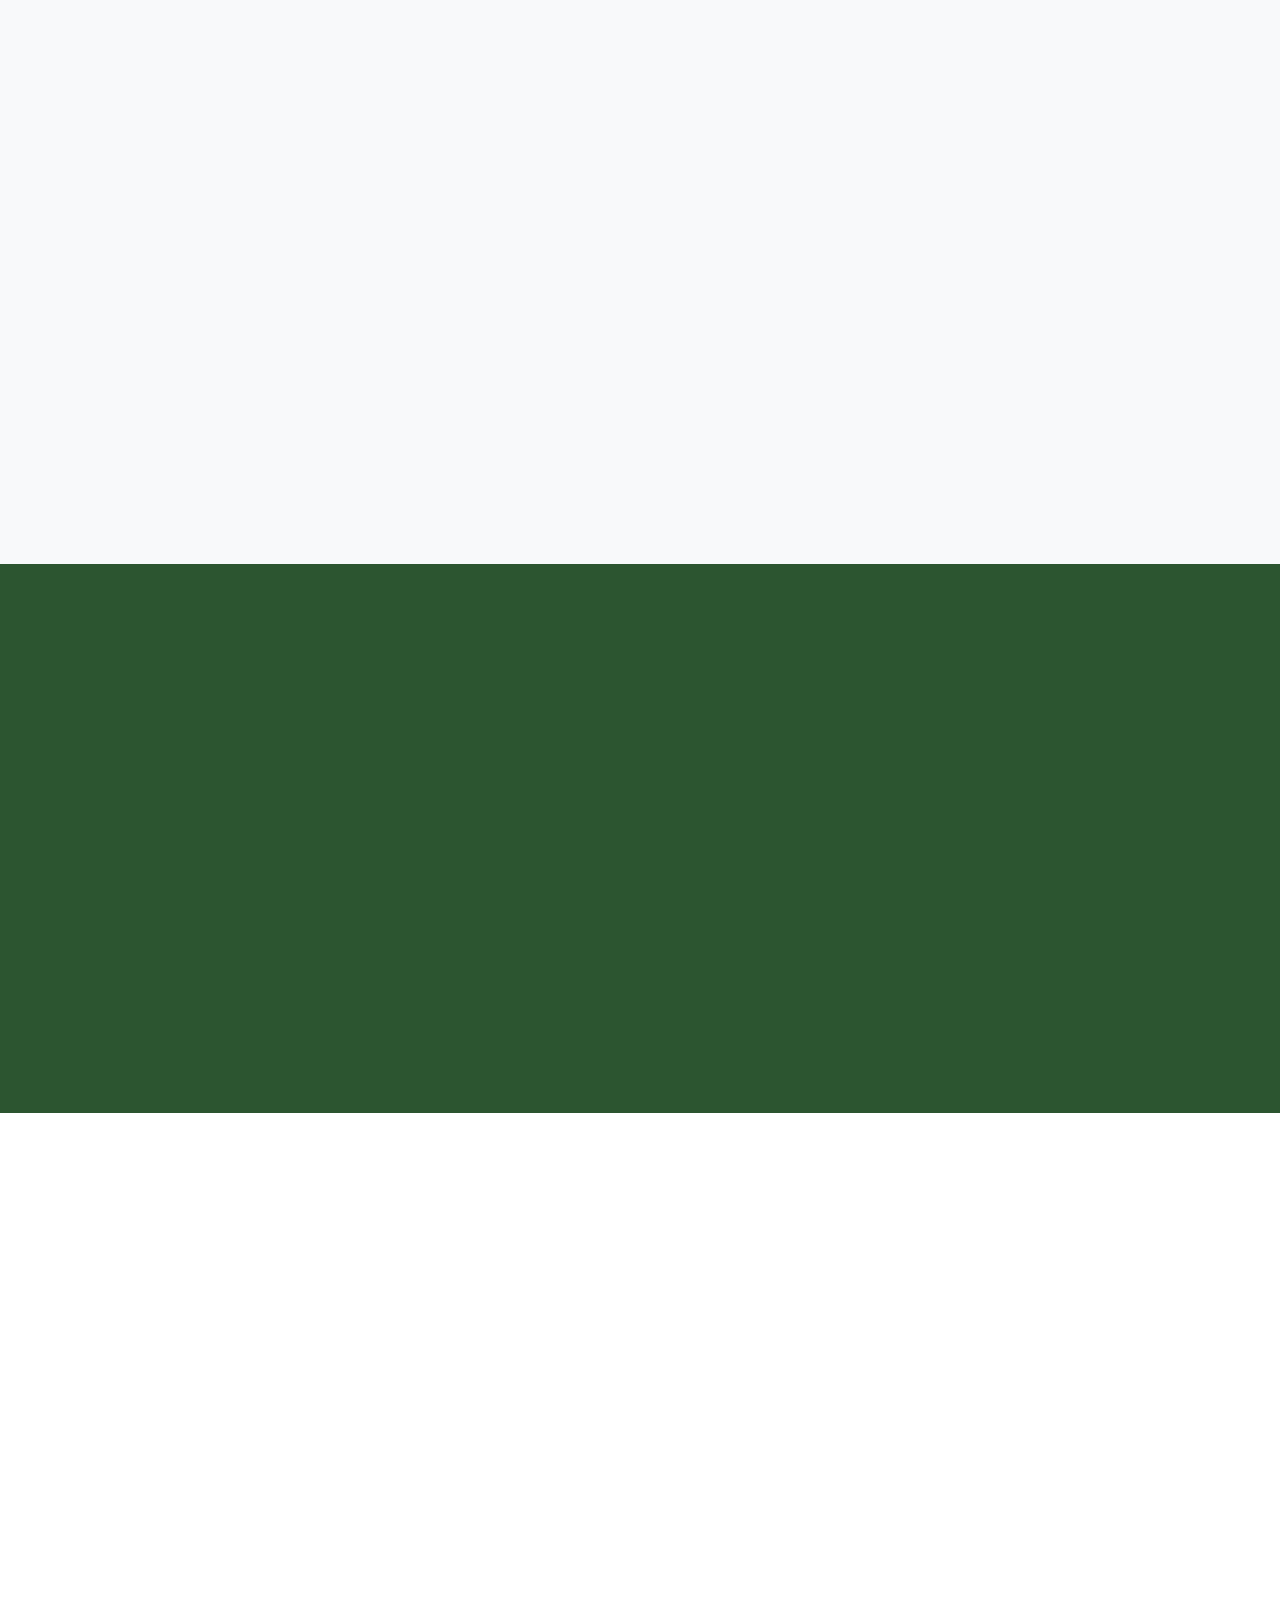
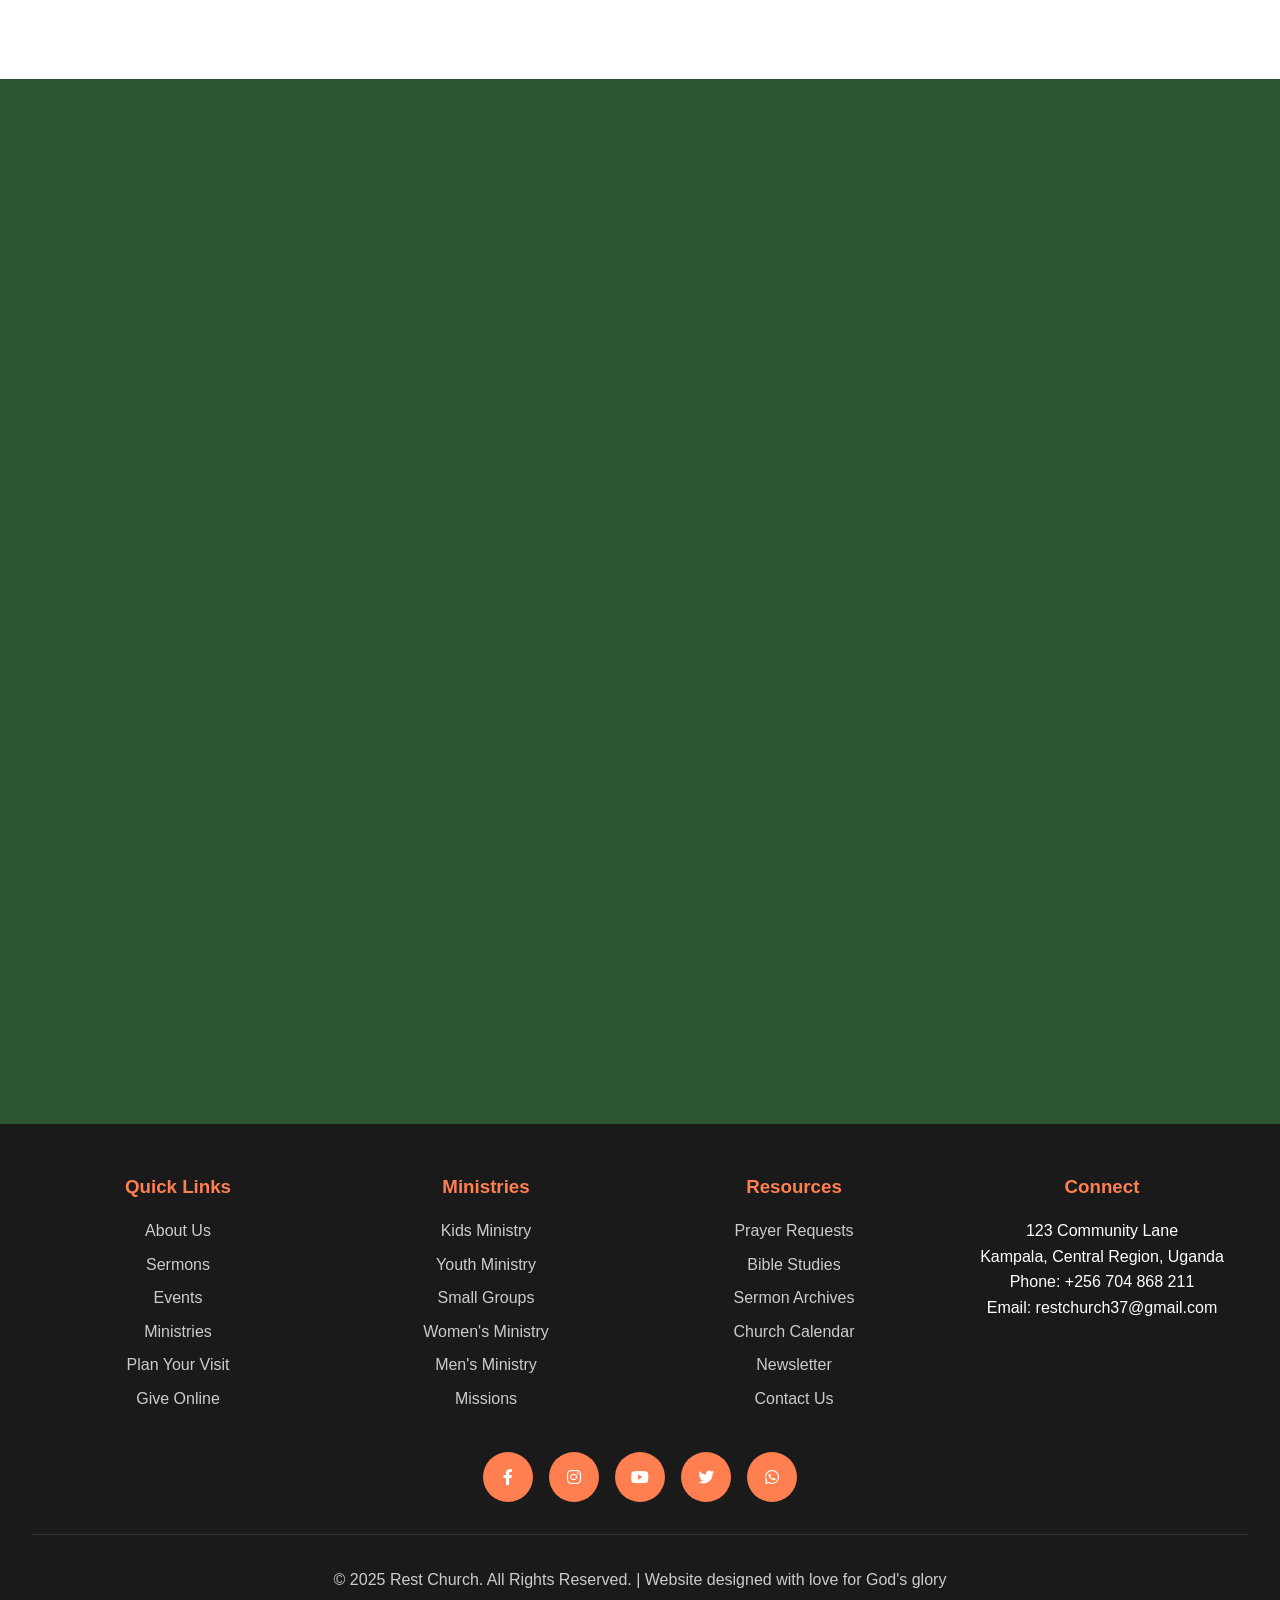
==== commit 64b22a89: "restchurch" ====
--- a/index.html
+++ b/index.html
@@ -19,118 +19,232 @@
             overflow-x: hidden;
         }
 
-        /* Header Styles */
-        header {
-            background: rgba(255, 255, 255, 0.95);
-            backdrop-filter: blur(10px);
-            position: fixed;
-            top: 0;
-            width: 100%;
-            z-index: 1000;
-            transition: all 0.3s ease;
-            border-bottom: 1px solid rgba(0,0,0,0.1);
-        }
-
-        .header-container {
-            display: flex;
-            align-items: center;
-            justify-content: center;
-            max-width: 1200px;
-            margin: 0 auto;
-            padding: 1rem 2rem;
-            position: relative;
-        }
-        .nav-left, .nav-right {
-            flex: 1;
-        }
-        .nav-left ul, .nav-right ul {
-            display: flex;
-            gap: 2rem;
-            list-style: none;
-            justify-content: flex-end;
-        }
-        .nav-right ul {
-            justify-content: flex-start;
-        }
-        .logo {
-            flex: 0 0 auto;
-            display: flex;
-            align-items: center;
-            justify-content: center;
-            margin: 0 2rem;
-            z-index: 2;
-        }
-
-        .logo-img {
-            height: 48px;
-            width: 48px;
-            border-radius: 12px;
-            box-shadow: 0 4px 16px rgba(44,85,48,0.15);
-            background: #fff;
-            object-fit: contain;
-            transition: transform 0.3s cubic-bezier(.77,0,.18,1);
-        }
-
-        .logo:hover .logo-img {
-            transform: scale(1.08) rotate(-4deg);
-            box-shadow: 0 8px 24px rgba(255,127,80,0.15);
-        }
-
-        .logo-text {
-            font-size: 2rem;
-            font-weight: bold;
-            color: #2c5530;
-            letter-spacing: 1px;
-            font-family: 'Segoe UI', Tahoma, Geneva, Verdana, sans-serif;
-            text-shadow: 0 2px 8px rgba(255,127,80,0.08);
-        }
-
-        nav {
-            display: flex;
-            align-items: center;
-        }
-
-        nav ul {
-            display: flex;
-            list-style: none;
-            gap: 2rem;
-        }
-
-        nav a {
-            text-decoration: none;
-            color: #333;
-            font-weight: 500;
-            transition: color 0.3s ease;
-            position: relative;
-        }
-
-        nav a:hover {
-            color: #ff7f50;
-        }
-
-        nav a::after {
-            content: '';
-            position: absolute;
-            bottom: -5px;
-            left: 0;
-            width: 0;
-            height: 2px;
-            background: #ff7f50;
-            transition: width 0.3s ease;
-        }
-
-        nav a:hover::after {
-            width: 100%;
-        }
-
-        .mobile-menu {
-            display: none;
-            background: none;
-            border: none;
-            font-size: 1.5rem;
-            color: #333;
-            cursor: pointer;
-        }
+/* --- HEADER ENHANCEMENTS: Spread Links & Modern Background --- */
+header {
+    background: linear-gradient(90deg, rgba(255,255,255,0.95) 60%, rgba(255,127,80,0.10) 100%);
+    box-shadow: 0 4px 32px rgba(44,85,48,0.10);
+    border-bottom: 3px solid #ff7f50;
+    position: fixed;
+    top: 0;
+    width: 100%;
+    z-index: 1000;
+    transition: all 0.3s cubic-bezier(.77,0,.18,1);
+    backdrop-filter: blur(10px);
+}
+
+.header-container {
+    display: flex;
+    align-items: center;
+    justify-content: space-between; /* Spread navs to edges */
+    max-width: 1300px;
+    margin: 0 auto;
+    padding: 1.2rem 2.5rem;
+    position: relative;
+}
+
+.nav-left, .nav-right {
+    flex: 1;
+}
+
+.nav-left ul {
+    display: flex;
+    justify-content: flex-start; /* Left align */
+    gap: 2.5rem;
+    list-style: none;
+}
+
+.nav-right ul {
+    display: flex;
+    justify-content: flex-end; /* Right align */
+    gap: 2.5rem;
+    list-style: none;
+}
+
+.nav-left ul li, .nav-right ul li {
+    position: relative;
+}
+
+.nav-left ul li a, .nav-right ul li a {
+    color: #2c5530;
+    padding: 10px 0;
+    transition: color 0.25s, background 0.25s, box-shadow 0.25s;
+    border-radius: 8px;
+    position: relative;
+    background: none;
+    font-weight: 600;
+    letter-spacing: 0.5px;
+    text-shadow: 0 1px 0 #fff, 0 2px 8px rgba(44,85,48,0.04);
+    overflow: hidden;
+}
+
+.nav-left ul li a::after, .nav-right ul li a::after {
+    content: '';
+    display: block;
+    position: absolute;
+    left: 50%; bottom: 6px;
+    width: 0;
+    height: 3px;
+    background: linear-gradient(90deg, #ff7f50 60%, #ff6b35 100%);
+    border-radius: 2px;
+    transition: width 0.3s cubic-bezier(.77,0,.18,1), left 0.3s cubic-bezier(.77,0,.18,1);
+}
+
+.nav-left ul li a:hover, .nav-right ul li a:hover {
+    color: #fff;
+    background: linear-gradient(90deg, #ff7f50 60%, #ff6b35 100%);
+    box-shadow: 0 4px 16px rgba(255,127,80,0.13);
+    text-shadow: 0 2px 8px rgba(44,85,48,0.10);
+}
+
+.nav-left ul li a:hover::after, .nav-right ul li a:hover::after {
+    width: 80%;
+    left: 10%;
+}
+
+.nav-left ul li a.active, .nav-right ul li a.active {
+    color: #fff;
+    background: linear-gradient(90deg, #ff7f50 60%, #ff6b35 100%);
+    box-shadow: 0 2px 12px rgba(255,127,80,0.13);
+    padding: 10px 22px;
+    border-radius: 24px;
+}
+
+.logo {
+    flex: 0 0 auto;
+    display: flex;
+    align-items: center;
+    justify-content: center;
+    margin: 0 2rem;
+    z-index: 2;
+    position: relative;
+    background: linear-gradient(135deg, #fff 60%, #ffe5d0 100%);
+    border-radius: 50%;
+    box-shadow: 0 6px 32px rgba(255,127,80,0.10), 0 2px 8px rgba(44,85,48,0.08);
+    padding: 10px;
+    border: 3px solid #ff7f50;
+    animation: logoPulse 3s infinite alternate;
+}
+@keyframes logoPulse {
+    0% { box-shadow: 0 6px 32px rgba(255,127,80,0.10), 0 2px 8px rgba(44,85,48,0.08);}
+    100% { box-shadow: 0 12px 48px rgba(255,127,80,0.18), 0 4px 16px rgba(44,85,48,0.13);}
+}
+.logo:hover {
+    transform: scale(1.10) rotate(-2deg);
+    box-shadow: 0 12px 48px rgba(255,127,80,0.18), 0 4px 16px rgba(44,85,48,0.13);
+}
+.logo-img-large {
+    height: 70px;
+    width: 70px;
+    border-radius: 50%;
+    object-fit: cover;
+    border: 2px solid #fff;
+    box-shadow: 0 2px 12px rgba(44,85,48,0.10);
+    background: #fff;
+    transition: box-shadow 0.3s;
+    display: block;
+}
+.logo::after {
+    content: '';
+    position: absolute;
+    bottom: -12px; left: 50%; transform: translateX(-50%);
+    width: 70px; height: 7px;
+    background: linear-gradient(90deg, #ff7f50 60%, #ff6b35 100%);
+    border-radius: 4px;
+    opacity: 0.7;
+    filter: blur(2px);
+}
+
+.mobile-menu {
+    display: none;
+    background: none;
+    border: none;
+    font-size: 2.2rem;
+    color: #ff7f50;
+    cursor: pointer;
+    margin-left: 1rem;
+    transition: color 0.2s;
+}
+.mobile-menu:hover {
+    color: #2c5530;
+}
+
+/* --- HEADER SHADOW ON SCROLL --- */
+header.scrolled {
+    box-shadow: 0 8px 40px rgba(44,85,48,0.18);
+    background: linear-gradient(90deg, #fff 60%, #e9f5ee 100%);
+}
+
+/* --- RESPONSIVE --- */
+@media (max-width: 1100px) {
+    .header-container {
+        padding: 1rem 1rem;
+    }
+    .logo {
+        margin: 0 1rem;
+    }
+}
+@media (max-width: 900px) {
+    .nav-left ul, .nav-right ul {
+        gap: 1.1rem;
+    }
+}
+@media (max-width: 768px) {
+    .nav-left, .nav-right {
+        display: none;
+    }
+    .mobile-menu {
+        display: block;
+        z-index: 1002;
+    }
+    .header-container {
+        justify-content: space-between;
+    }
+    .logo {
+        margin: 0 auto;
+    }
+    .mobile-nav-active .nav-left,
+    .mobile-nav-active .nav-right {
+        display: flex !important;
+        position: fixed;
+        top: 0;
+        left: 0;
+        flex-direction: column;
+        width: 100vw;
+        height: 100vh;
+        background: linear-gradient(120deg, #2c5530 80%, #ff7f50 100%);
+        align-items: center;
+        justify-content: center;
+        z-index: 1001;
+        animation: mobileMenuFadeIn 0.5s;
+    }
+    .mobile-nav-active .nav-left ul,
+    .mobile-nav-active .nav-right ul {
+        flex-direction: column;
+        gap: 2.2rem;
+        align-items: center;
+        justify-content: center;
+        font-size: 1.3rem;
+    }
+    .mobile-nav-active .nav-left ul li a,
+    .mobile-nav-active .nav-right ul li a {
+        color: #fff;
+        background: none;
+        padding: 14px 0;
+        font-weight: 700;
+        border-radius: 0;
+        box-shadow: none;
+        text-shadow: 0 2px 8px rgba(44,85,48,0.10);
+    }
+    .mobile-nav-active .nav-left ul li a:hover,
+    .mobile-nav-active .nav-right ul li a:hover {
+        color: #ff7f50;
+        background: none;
+    }
+}
+@keyframes mobileMenuFadeIn {
+    from { opacity: 0; transform: scale(0.97);}
+    to { opacity: 1; transform: scale(1);}
+}
 
         /* Hero Section */
         .hero {
@@ -711,15 +825,16 @@
                 flex-direction: column;
                 width: 100vw;
                 height: 100vh;
-                background: rgba(44, 85, 48, 0.95);
+                background: linear-gradient(120deg, #2c5530 80%, #ff7f50 100%);
                 align-items: center;
                 justify-content: center;
                 z-index: 1001;
+                animation: mobileMenuFadeIn 0.5s;
             }
             .mobile-nav-active .nav-left ul,
             .mobile-nav-active .nav-right ul {
                 flex-direction: column;
-                gap: 2rem;
+                gap: 2.2rem;
                 align-items: center;
                 justify-content: center;
             }
@@ -1350,7 +1465,7 @@
                     <p style="color:rgba(255,255,255,0.8);margin-bottom:0.5rem;">
                         <strong>Mobile Money:</strong> 0757885829 (MTN) / 0740998393 (Airtel)<br>
                         <strong>Bank:</strong> Rest Church, Stanbic Bank, Acc: ---Still In process<br>
-                        <strong>In Person:</strong> During any service or at the church office
+                        <strong>In Person:</strong> During any service or at
                     </p>
                 </div>
             </div>
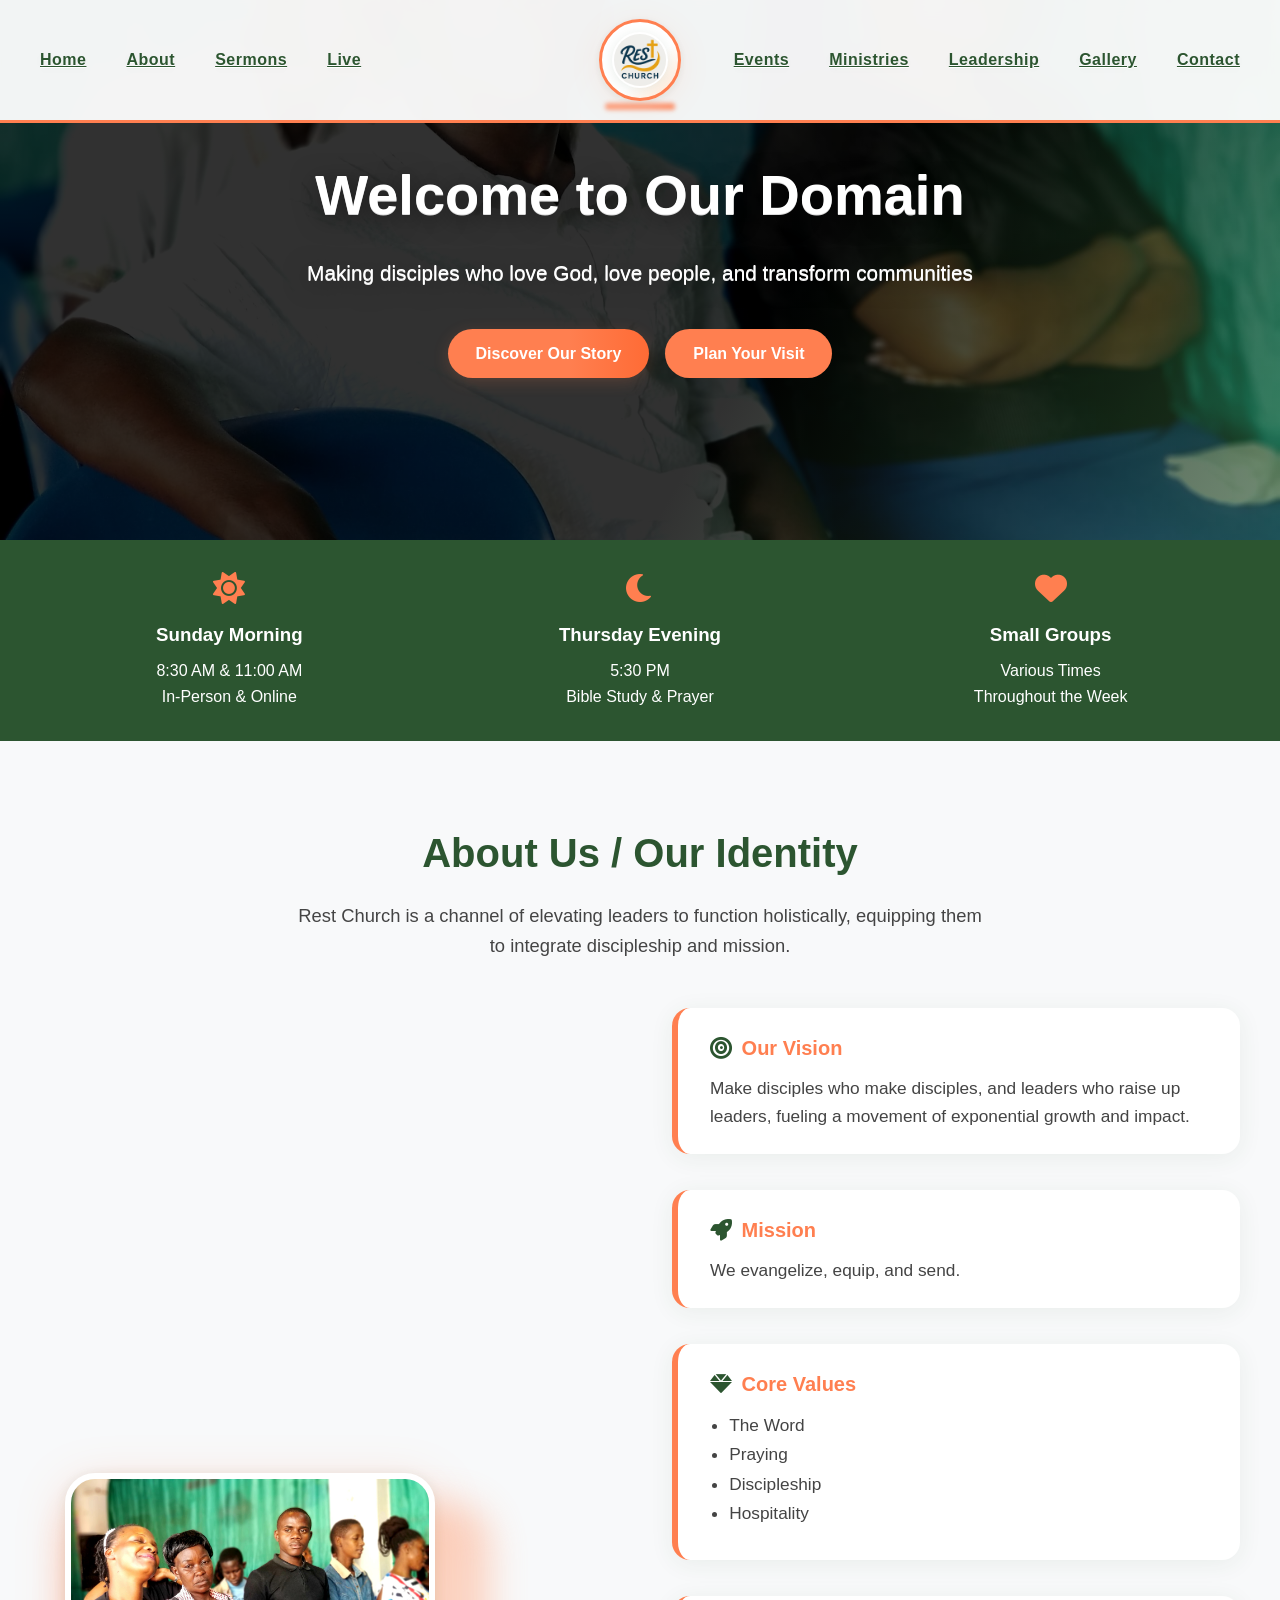
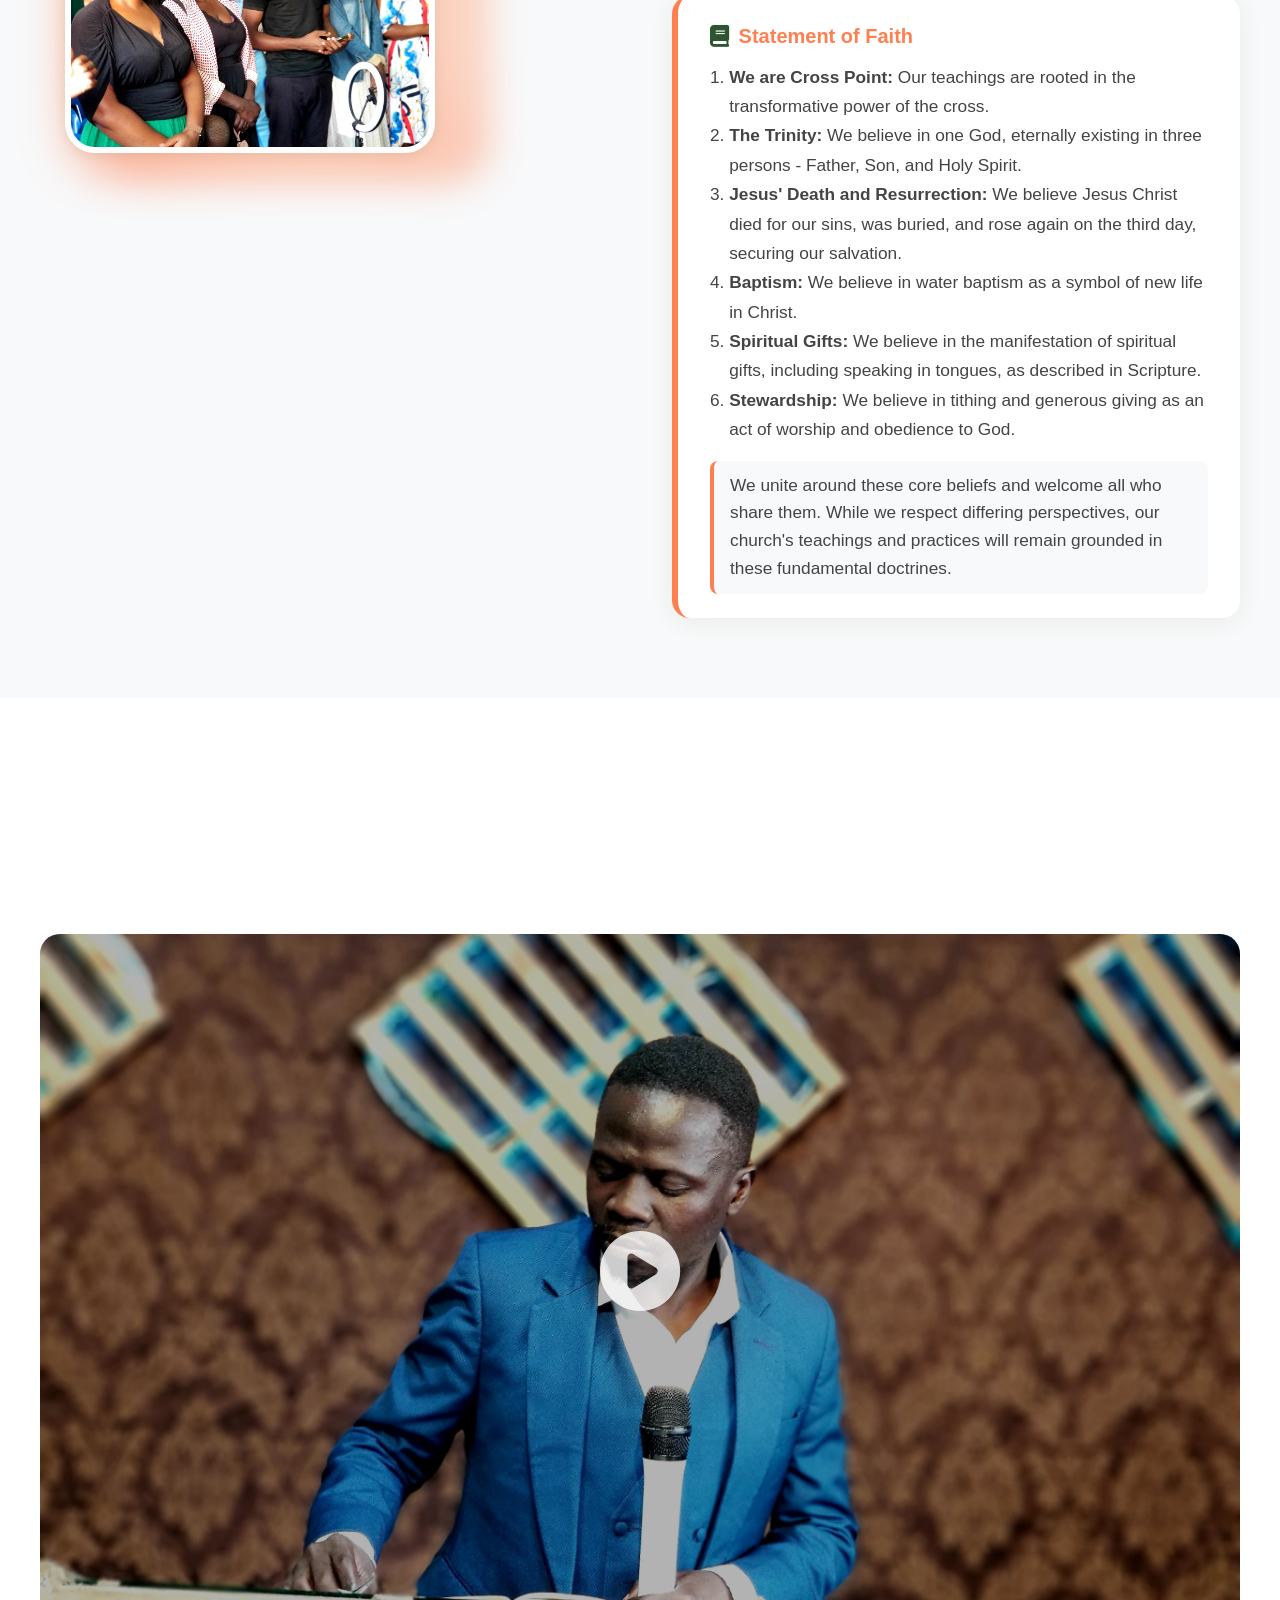
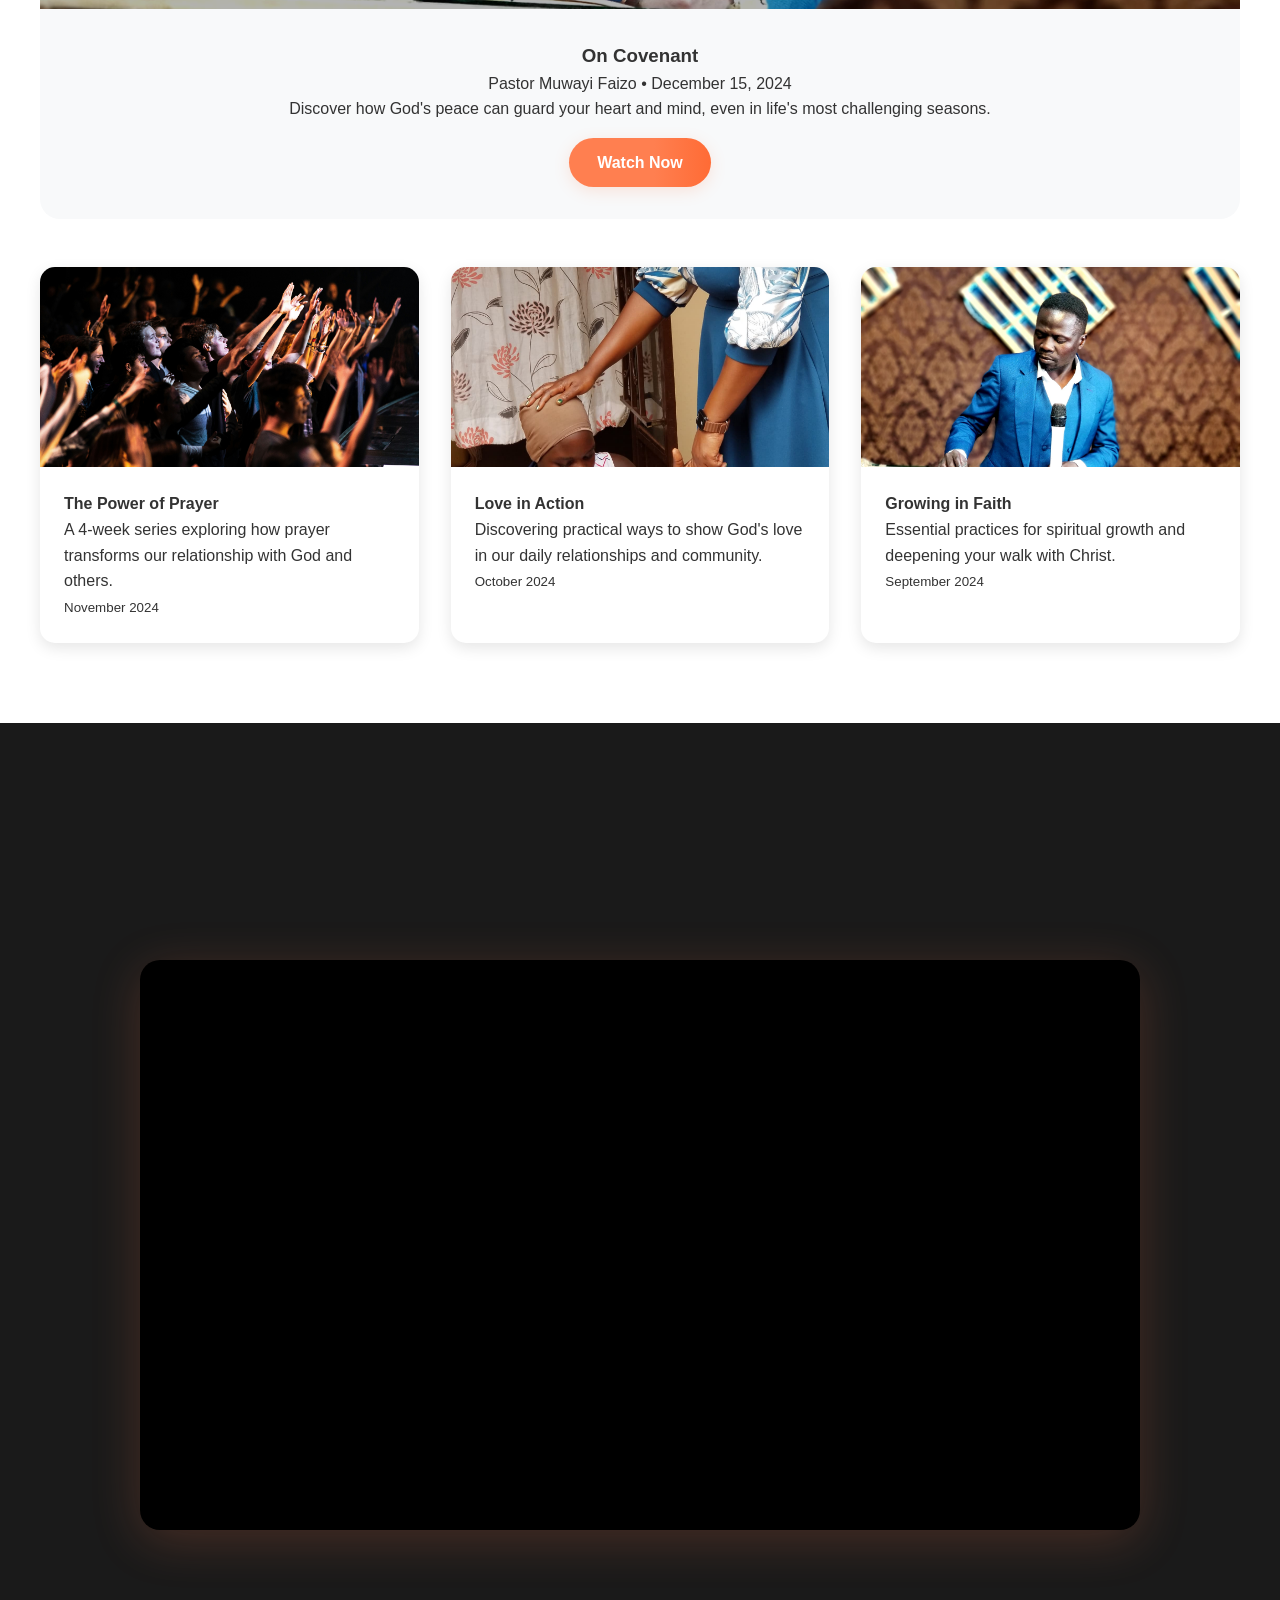
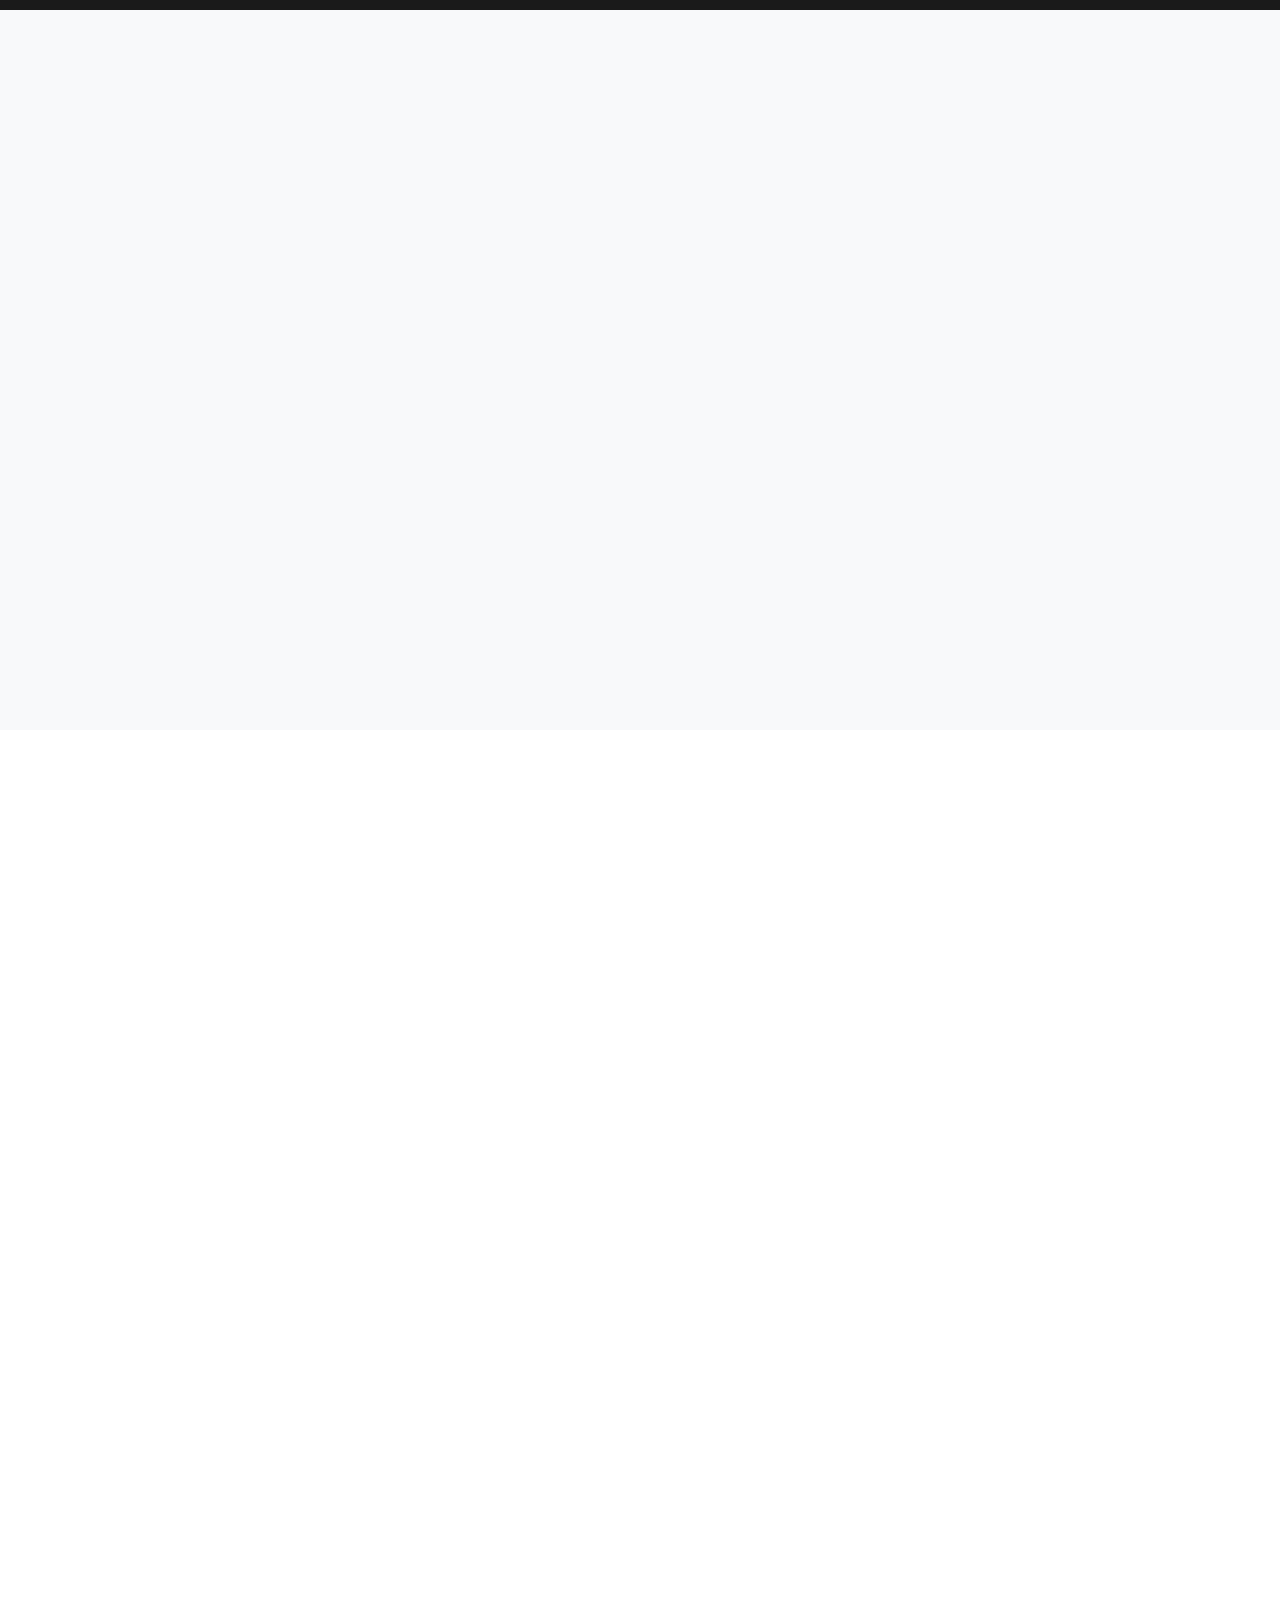
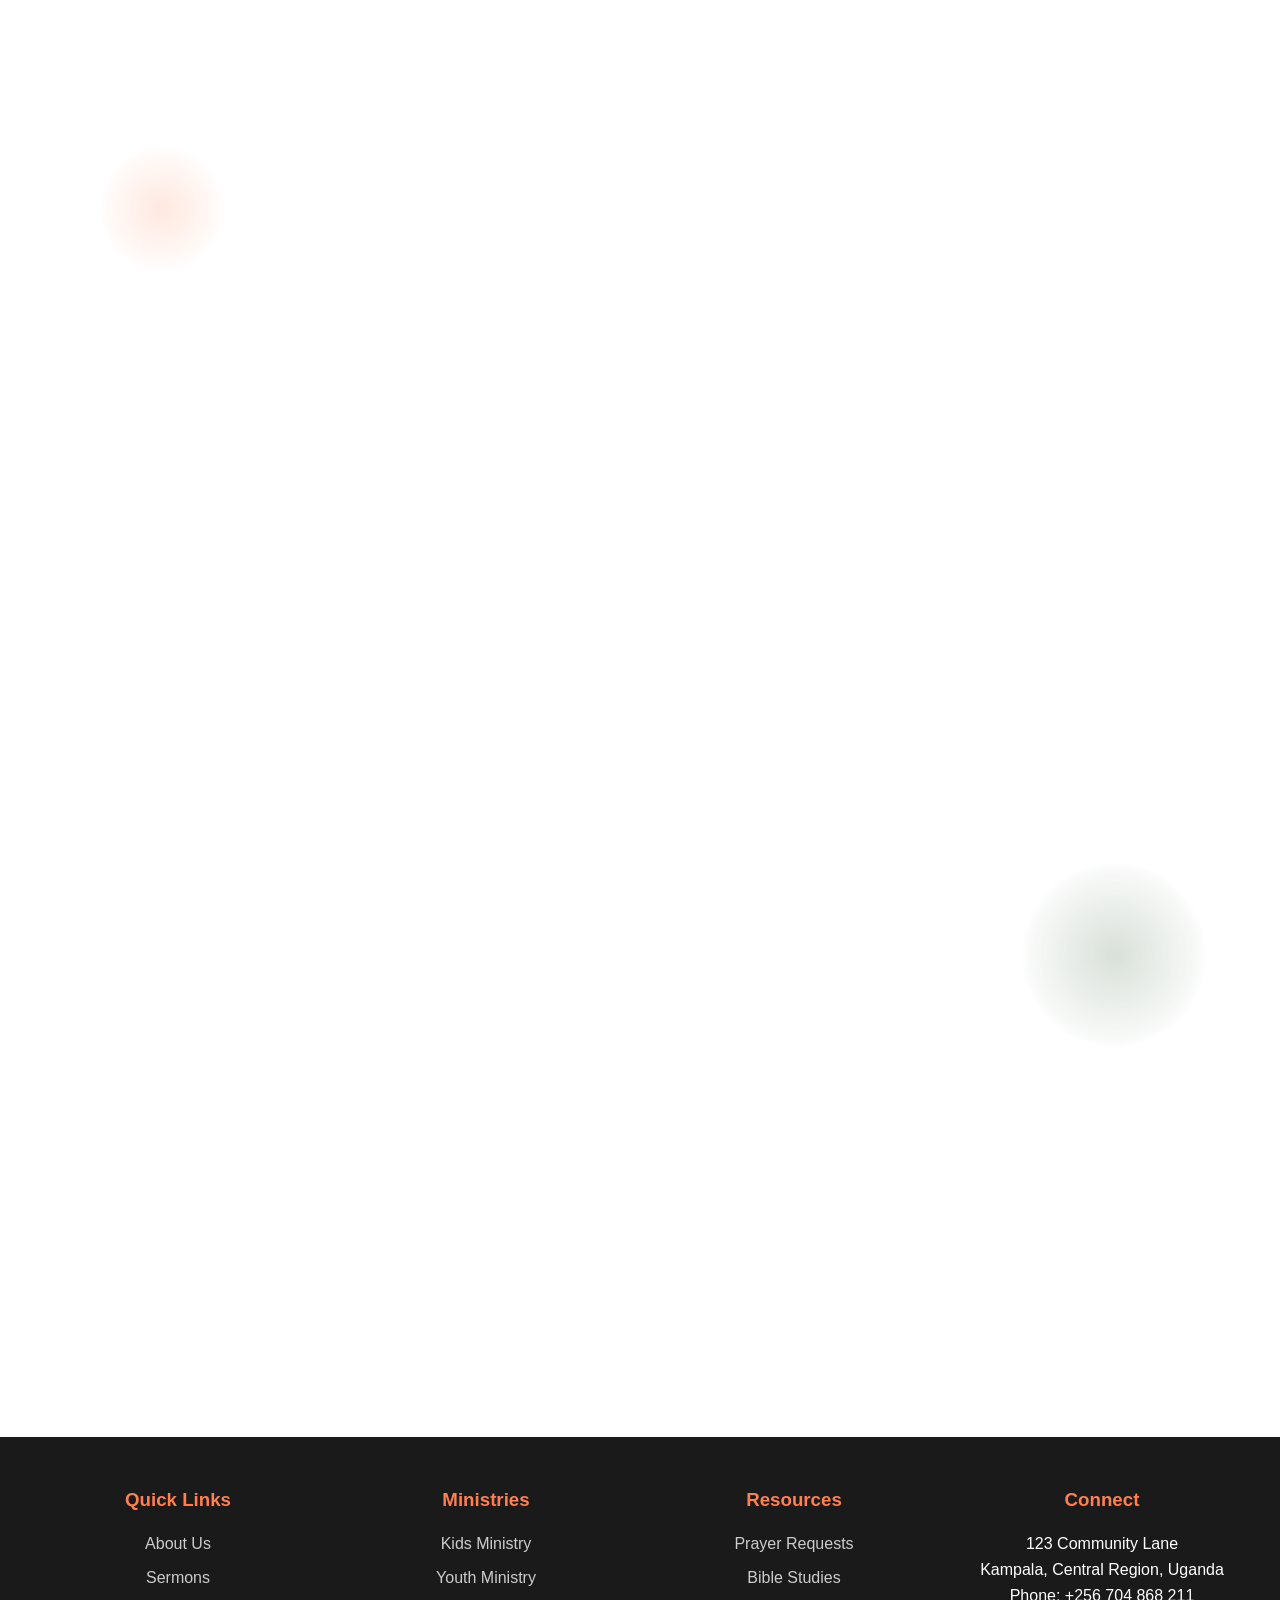
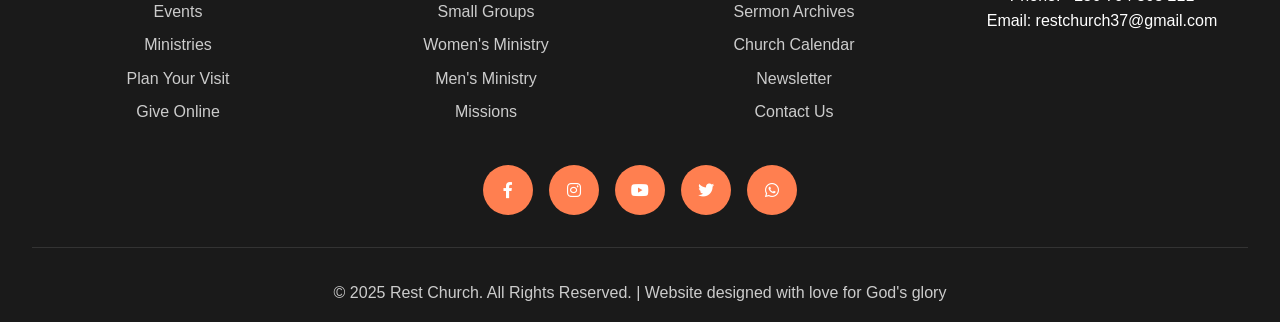
==== commit 974c6a8e: "restchurch" ====
--- a/index.html
+++ b/index.html
@@ -174,76 +174,220 @@
     background: linear-gradient(90deg, #fff 60%, #e9f5ee 100%);
 }
 
-/* --- RESPONSIVE --- */
-@media (max-width: 1100px) {
-    .header-container {
-        padding: 1rem 1rem;
-    }
-    .logo {
-        margin: 0 1rem;
-    }
-}
+/* --- GLOBAL MOBILE RESPONSIVENESS --- */
 @media (max-width: 900px) {
-    .nav-left ul, .nav-right ul {
-        gap: 1.1rem;
-    }
-}
+    .about-content,
+    .boom-about-layout {
+        flex-direction: column !important;
+        gap: 2rem !important;
+        align-items: stretch !important;
+        display: flex !important;
+    }
+    .about-image-boom,
+    .about-details {
+        max-width: 100% !important;
+        min-width: 0 !important;
+    }
+    .about-image-boom img {
+        max-width: 100% !important;
+        border-radius: 18px !important;
+    }
+    .about-block {
+        padding: 1.2rem 1rem !important;
+    }
+    .service-times-container,
+    .sermon-series,
+    .events-grid,
+    .ministries-grid,
+    .leadership-grid,
+    .gallery-grid,
+    .footer-content,
+    .contact-content {
+        grid-template-columns: 1fr !important;
+        gap: 1.5rem !important;
+        display: grid !important;
+    }
+}
+
+@media (max-width: 600px) {
+    .section {
+        padding: 40px 0.5rem !important;
+    }
+    .section-title h2 {
+        font-size: 1.5rem !important;
+    }
+    .section-title p {
+        font-size: 1rem !important;
+    }
+    .gallery-item {
+        height: 160px !important;
+    }
+    .give-form-wrapper {
+        padding: 1.2rem 0.5rem !important;
+        max-width: 98vw !important;
+    }
+    .leader-image img {
+        height: 180px !important;
+    }
+    .footer-content {
+        grid-template-columns: 1fr !important;
+        gap: 1rem !important;
+    }
+    .footer-section {
+        padding: 0.5rem 0 !important;
+    }
+    .hero {
+        padding: 80px 0.5rem 60px !important;
+        min-height: 40vh !important;
+    }
+    .hero h1 {
+        font-size: 2rem !important;
+    }
+    .hero .subtitle {
+        font-size: 1rem !important;
+    }
+    .cta-buttons {
+        flex-direction: column !important;
+        gap: 0.5rem !important;
+    }
+}
+
+/* Fix for mobile nav menu */
 @media (max-width: 768px) {
     .nav-left, .nav-right {
-        display: none;
+        display: none !important;
     }
     .mobile-menu {
-        display: block;
-        z-index: 1002;
+        display: block !important;
     }
     .header-container {
-        justify-content: space-between;
+        justify-content: space-between !important;
     }
     .logo {
-        margin: 0 auto;
+        margin: 0 auto !important;
     }
     .mobile-nav-active .nav-left,
     .mobile-nav-active .nav-right {
         display: flex !important;
-        position: fixed;
+        position: fixed !important;
         top: 0;
         left: 0;
-        flex-direction: column;
-        width: 100vw;
-        height: 100vh;
-        background: linear-gradient(120deg, #2c5530 80%, #ff7f50 100%);
-        align-items: center;
-        justify-content: center;
-        z-index: 1001;
+        flex-direction: column !important;
+        width: 100vw !important;
+        height: 100vh !important;
+        background: linear-gradient(120deg, #2c5530 80%, #ff7f50 100%) !important;
+        align-items: center !important;
+        justify-content: center !important;
+        z-index: 1001 !important;
         animation: mobileMenuFadeIn 0.5s;
     }
     .mobile-nav-active .nav-left ul,
     .mobile-nav-active .nav-right ul {
-        flex-direction: column;
-        gap: 2.2rem;
-        align-items: center;
-        justify-content: center;
-        font-size: 1.3rem;
-    }
-    .mobile-nav-active .nav-left ul li a,
-    .mobile-nav-active .nav-right ul li a {
-        color: #fff;
-        background: none;
-        padding: 14px 0;
-        font-weight: 700;
-        border-radius: 0;
-        box-shadow: none;
-        text-shadow: 0 2px 8px rgba(44,85,48,0.10);
-    }
-    .mobile-nav-active .nav-left ul li a:hover,
-    .mobile-nav-active .nav-right ul li a:hover {
-        color: #ff7f50;
-        background: none;
-    }
-}
-@keyframes mobileMenuFadeIn {
-    from { opacity: 0; transform: scale(0.97);}
-    to { opacity: 1; transform: scale(1);}
+        flex-direction: column !important;
+        gap: 2.2rem !important;
+        align-items: center !important;
+        justify-content: center !important;
+        font-size: 1.3rem !important;
+    }
+}
+        /* --- ABOUT US BOOM LAYOUT --- */
+.boom-about-layout {
+    display: flex;
+    gap: 4rem;
+    align-items: flex-start;
+    justify-content: center;
+    flex-wrap: wrap;
+}
+
+.about-image-boom {
+    position: relative;
+    flex: 1 1 340px;
+    min-width: 280px;
+    max-width: 420px;
+    display: flex;
+    align-items: center;
+    justify-content: center;
+    z-index: 2;
+}
+.about-image-boom img {
+    width: 100%;
+    max-width: 370px;
+    border-radius: 30px;
+    box-shadow: 0 12px 48px 0 rgba(255,127,80,0.25), 0 2px 12px rgba(44,85,48,0.10);
+    border: 6px solid #fff;
+    position: relative;
+    z-index: 2;
+    transition: transform 0.5s cubic-bezier(.77,0,.18,1), box-shadow 0.5s;
+    background: #fff;
+}
+.about-image-boom img:hover {
+    transform: scale(1.07) rotate(-2deg);
+    box-shadow: 0 24px 64px 0 rgba(255,127,80,0.35), 0 8px 32px rgba(44,85,48,0.18);
+}
+.about-img-bg {
+    content: '';
+    position: absolute;
+    top: 30px; left: 30px; right: -30px; bottom: -30px;
+    background: radial-gradient(circle at 60% 40%, #ffecd2 0%, #ff7f50 80%, transparent 100%);
+    border-radius: 40px;
+    z-index: 1;
+    filter: blur(18px);
+    opacity: 0.45;
+    pointer-events: none;
+    animation: aboutBoomGlow 4s ease-in-out infinite alternate;
+}
+@keyframes aboutBoomGlow {
+    0% { opacity: 0.35; filter: blur(18px);}
+    100% { opacity: 0.6; filter: blur(28px);}
+}
+
+.about-details {
+    flex: 2 1 400px;
+    min-width: 320px;
+    display: flex;
+    flex-direction: column;
+    gap: 2.2rem;
+}
+
+.about-block {
+    background: #fff;
+    border-radius: 18px;
+    box-shadow: 0 4px 24px rgba(44,85,48,0.07);
+    padding: 1.5rem 2rem;
+    margin-bottom: 0;
+    transition: box-shadow 0.3s;
+    border-left: 6px solid #ff7f50;
+}
+.about-block h3 {
+    color: #ff7f50;
+    margin-bottom: 0.7rem;
+    font-size: 1.25rem;
+    display: flex;
+    align-items: center;
+    gap: 0.6rem;
+}
+.about-block i {
+    color: #2c5530;
+    font-size: 1.1em;
+}
+.about-block ul, .about-block ol {
+    margin: 0 0 0.5rem 1.2rem;
+    color: #333;
+    font-size: 1.08rem;
+    line-height: 1.7;
+}
+.about-block p, .about-block li {
+    color: #444;
+    font-size: 1.08rem;
+}
+.about-faith-note {
+    margin-top: 1rem;
+    color: #555;
+    font-size: 1.02rem;
+    background: #f8f9fa;
+    border-left: 4px solid #ff7f50;
+    padding: 0.7rem 1rem;
+    border-radius: 8px;
 }
 
         /* Hero Section */
@@ -1164,42 +1308,58 @@
     <main>
         <!-- About Section -->
         <section id="about" class="section about">
-            <div class="container">
-                <div class="section-title fade-in">
-                    <h2>About Rest Church</h2>
-                    <p>Discover our heart, our mission, and what makes our community special</p>
-                </div>
-                <div class="about-content fade-in">
-                    <div class="about-text">
-                        <p>Rest Church is more than a gathering place – we're a vibrant community dedicated to making disciples who love God, love people, and impact the world. Our foundation is built on the unwavering belief in the teachings of Jesus Christ, and we strive to create an environment where individuals can grow in their faith and find a true sense of belonging.</p>
-                        <p>We believe in the power of authentic community, meaningful worship, and practical biblical teaching that transforms lives. Whether you're taking your first steps in faith or have been walking with Jesus for years, you'll find a place to grow, serve, and make a difference.</p>
-                        <p>Our vision is to be a beacon of hope and a place of rest for all who seek spiritual nourishment. Join us as we journey together in faith, hope, and love, discovering the joy of a life dedicated to Christ.</p>
-                    </div>
-                    <div class="about-image">
-                        <img src="images/WhatsApp Image 2025-06-12 at 11.52.52_0c332759.jpg" alt="About Rest Church">
-                    </div>
-                </div>
-
-                <!-- Core Values -->
-                <div class="values-grid fade-in">
-                    <div class="value-card">
-                        <i class="fas fa-bible"></i>
-                        <h3>Biblical Truth</h3>
-                        <p>We believe the Bible is God's Word and the foundation for all we believe and practice.</p>
-                    </div>
-                    <div class="value-card">
-                        <i class="fas fa-hands-helping"></i>
-                        <h3>Authentic Community</h3>
-                        <p>We're committed to building genuine relationships and supporting one another in life's journey.</p>
-                    </div>
-                    <div class="value-card">
-                        <i class="fas fa-globe-americas"></i>
-                        <h3>Global Impact</h3>
-                        <p>We're passionate about making a difference locally and around the world through service and missions.</p>
-                    </div>
-                </div>
+    <div class="container">
+        <div class="section-title fade-in">
+            <h2>About Us / Our Identity</h2>
+            <p style="font-size:1.15rem; color:#444; max-width:700px; margin:0 auto;">
+                Rest Church is a channel of elevating leaders to function holistically, equipping them to integrate discipleship and mission.
+            </p>
+        </div>
+        <div class="about-content fade-in boom-about-layout">
+            <div class="about-image-boom">
+                <img src="images/WhatsApp Image 2025-06-12 at 11.52.52_0c332759.jpg" alt="Rest Church Identity">
+                <span class="about-img-bg"></span>
             </div>
-        </section>
+            <div class="about-details">
+                <div class="about-block">
+                    <h3><i class="fas fa-bullseye"></i> Our Vision</h3>
+                    <p>
+                        Make disciples who make disciples, and leaders who raise up leaders, fueling a movement of exponential growth and impact.
+                    </p>
+                </div>
+                <div class="about-block">
+                    <h3><i class="fas fa-rocket"></i> Mission</h3>
+                    <p>
+                        We evangelize, equip, and send.
+                    </p>
+                </div>
+                <div class="about-block">
+                    <h3><i class="fas fa-gem"></i> Core Values</h3>
+                    <ul>
+                        <li>The Word</li>
+                        <li>Praying</li>
+                        <li>Discipleship</li>
+                        <li>Hospitality</li>
+                    </ul>
+                </div>
+                <div class="about-block">
+                    <h3><i class="fas fa-book"></i> Statement of Faith</h3>
+                    <ol>
+                        <li><strong>We are Cross Point:</strong> Our teachings are rooted in the transformative power of the cross.</li>
+                        <li><strong>The Trinity:</strong> We believe in one God, eternally existing in three persons - Father, Son, and Holy Spirit.</li>
+                        <li><strong>Jesus' Death and Resurrection:</strong> We believe Jesus Christ died for our sins, was buried, and rose again on the third day, securing our salvation.</li>
+                        <li><strong>Baptism:</strong> We believe in water baptism as a symbol of new life in Christ.</li>
+                        <li><strong>Spiritual Gifts:</strong> We believe in the manifestation of spiritual gifts, including speaking in tongues, as described in Scripture.</li>
+                        <li><strong>Stewardship:</strong> We believe in tithing and generous giving as an act of worship and obedience to God.</li>
+                    </ol>
+                    <p class="about-faith-note">
+                        We unite around these core beliefs and welcome all who share them. While we respect differing perspectives, our church's teachings and practices will remain grounded in these fundamental doctrines.
+                    </p>
+                </div>
+            </div>
+        </div>
+    </div>
+</section>
 
         <!-- Sermons Section -->
         <section id="sermons" class="section sermons">
@@ -1445,50 +1605,6 @@
                         <div class="form-group">
                             <label for="method">Giving Method</label>
                             <select id="method" name="method" required>
-                                <option value="">Select Method</option>
-                                <option value="Mobile Money">Mobile Money</option>
-                                <option value="Bank Transfer">Bank Transfer</option>
-                                <option value="Cash">Cash (In Person)</option>
-                            </select>
-                        </div>
-                        <button type="submit" class="cta-button cta-primary" style="width:100%;margin-top:1rem;">Give Now</button>
-                        <p style="font-size: 0.9rem; opacity: 0.8; margin-top:1rem;">All donations are secure and confidential.</p>
-                    </form>
-                </div>
-                <div id="give-thankyou" class="fade-in" style="display:none; text-align:center; margin-top:2rem;">
-                    <h3 style="color:#ff7f50;">Thank You for Your Generosity!</h3>
-                    <p>We appreciate your support for Rest Church. God bless you!</p>
-                    <button onclick="resetGiveForm()" class="cta-button cta-secondary" style="margin-top:1rem;">Give Again</button>
-                </div>
-                <div class="give-info" style="margin-top:2rem; text-align:center;">
-                    <h4 style="color:#fff; margin-bottom:0.5rem;">Other Ways to Give</h4>
-                    <p style="color:rgba(255,255,255,0.8);margin-bottom:0.5rem;">
-                        <strong>Mobile Money:</strong> 0757885829 (MTN) / 0740998393 (Airtel)<br>
-                        <strong>Bank:</strong> Rest Church, Stanbic Bank, Acc: ---Still In process<br>
-                        <strong>In Person:</strong> During any service or at
-                    </p>
-                </div>
-            </div>
-    </section>
-    <!-- Decorative SVG wave bottom -->
-    <div style="position: absolute; bottom: 0; left: 0; width: 100%; z-index: 1; pointer-events: none;">
-        <svg viewBox="0 0 1440 120" fill="none" xmlns="http://www.w3.org/2000/svg" style="width:100%;height:80px;display:block;transform:rotate(180deg);">
-            <path fill="#fff" fill-opacity="0.18" d="M0,80 C360,160 1080,0 1440,80 L1440,0 L0,0 Z"></path>
-        </svg>
-    </div>
-
-        <!-- Prayer Requests -->
-        <section class="section" style="background: #f8f9fa;">
-            <div class="container">
-                <div class="section-title fade-in">
-                    <h2>Prayer Requests</h2>
-                    <p>We believe in the power of prayer and would be honored to pray for you</p>
-                </div>
-                <div style="max-width: 600px; margin: 0 auto; text-align: center;">
-                    <div style="background: white; padding: 2rem; border-radius: 15px; box-shadow: 0 5px 15px rgba(0,0,0,0.1);">
-                        <i class="fas fa-praying-hands" style="font-size: 3rem; color: #ff7f50; margin-bottom: 1rem;"></i>
-                        <h3 style="margin-bottom: 1rem; color: #2c5530;">Submit a Prayer Request</h3>
-                        <p style="margin-bottom: 2rem; color: #666;">Our prayer team commits to praying for every request submitted. Your request will be kept confidential.</p>
                         <a href="#" class="cta-button cta-primary">Submit Prayer Request</a>
                     </div>
                 </div>
@@ -1752,7 +1868,6 @@
         barsIcon.style.display = 'none';
         timesIcon.style.display = '';
         navLeft.style.display = 'flex';
-        navRight.style.display = 'flex';
     } else {
         barsIcon.style.display = '';
         timesIcon.style.display = 'none';
